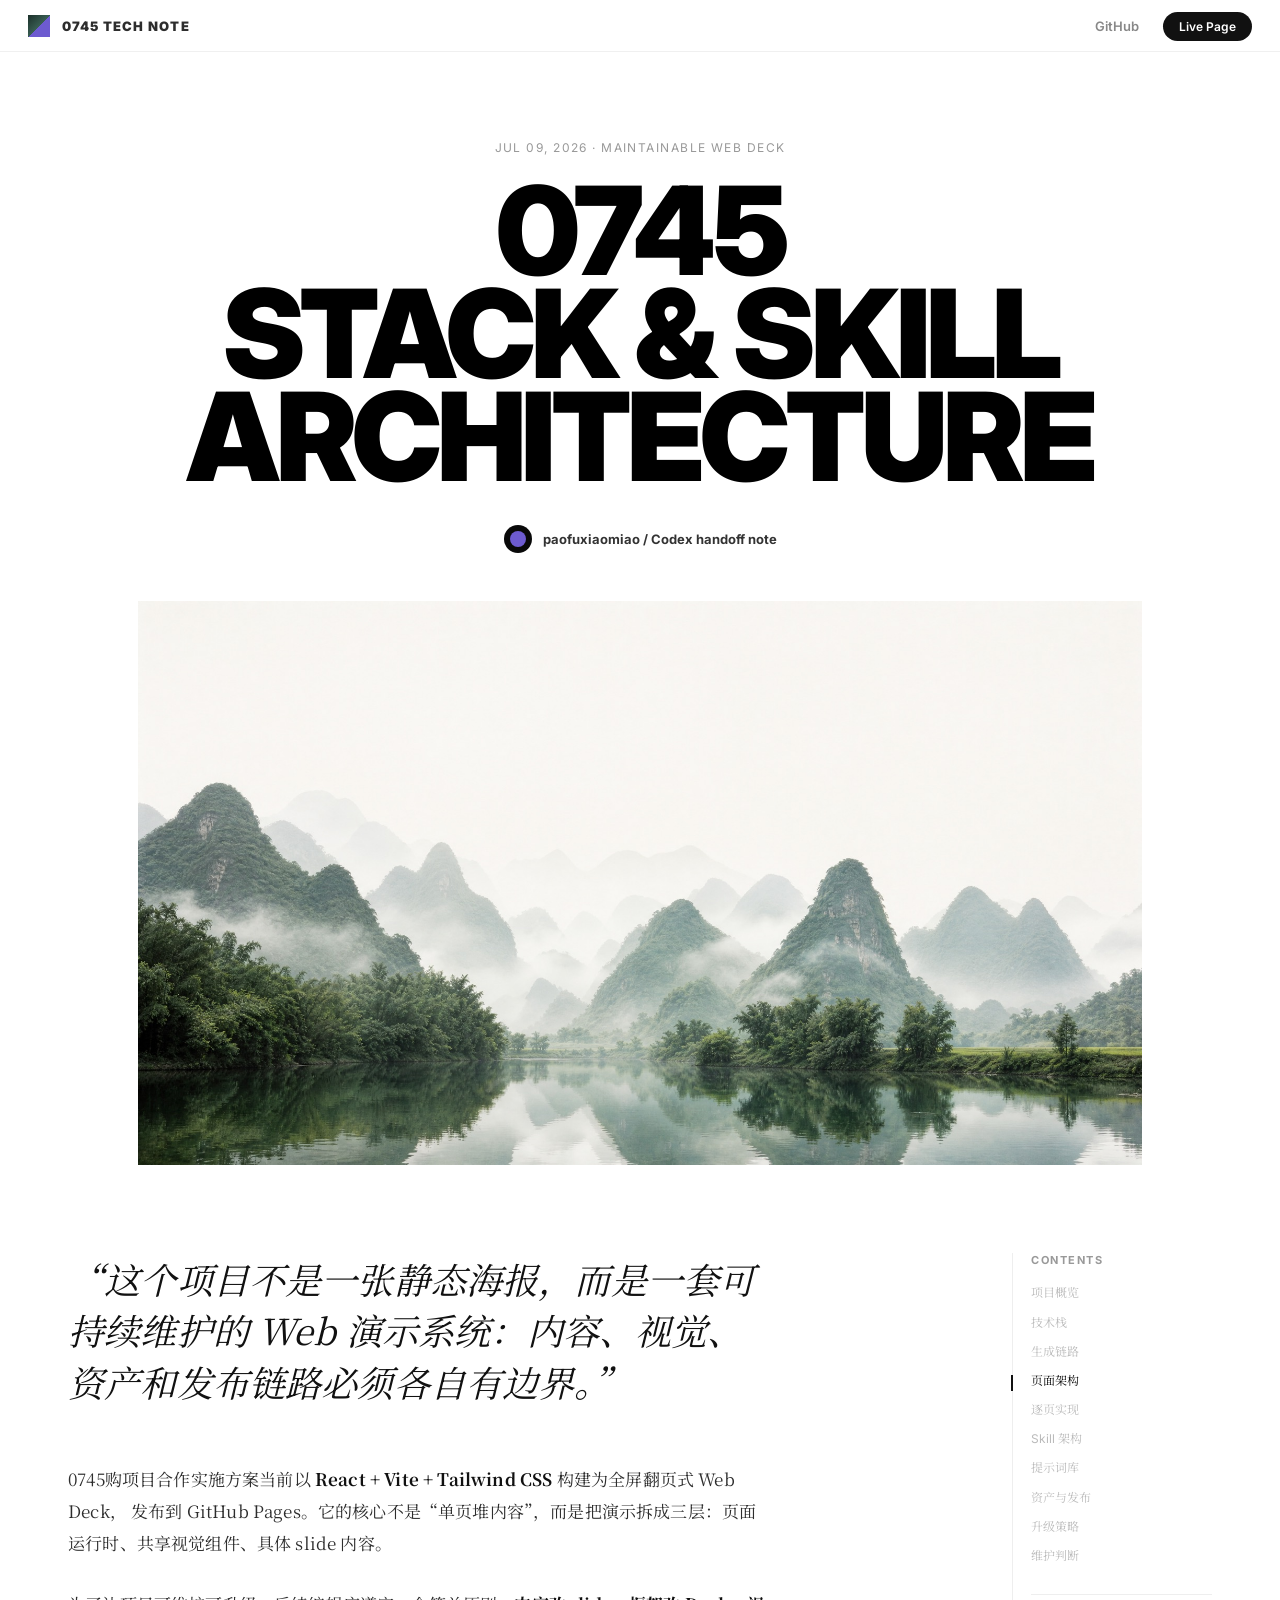
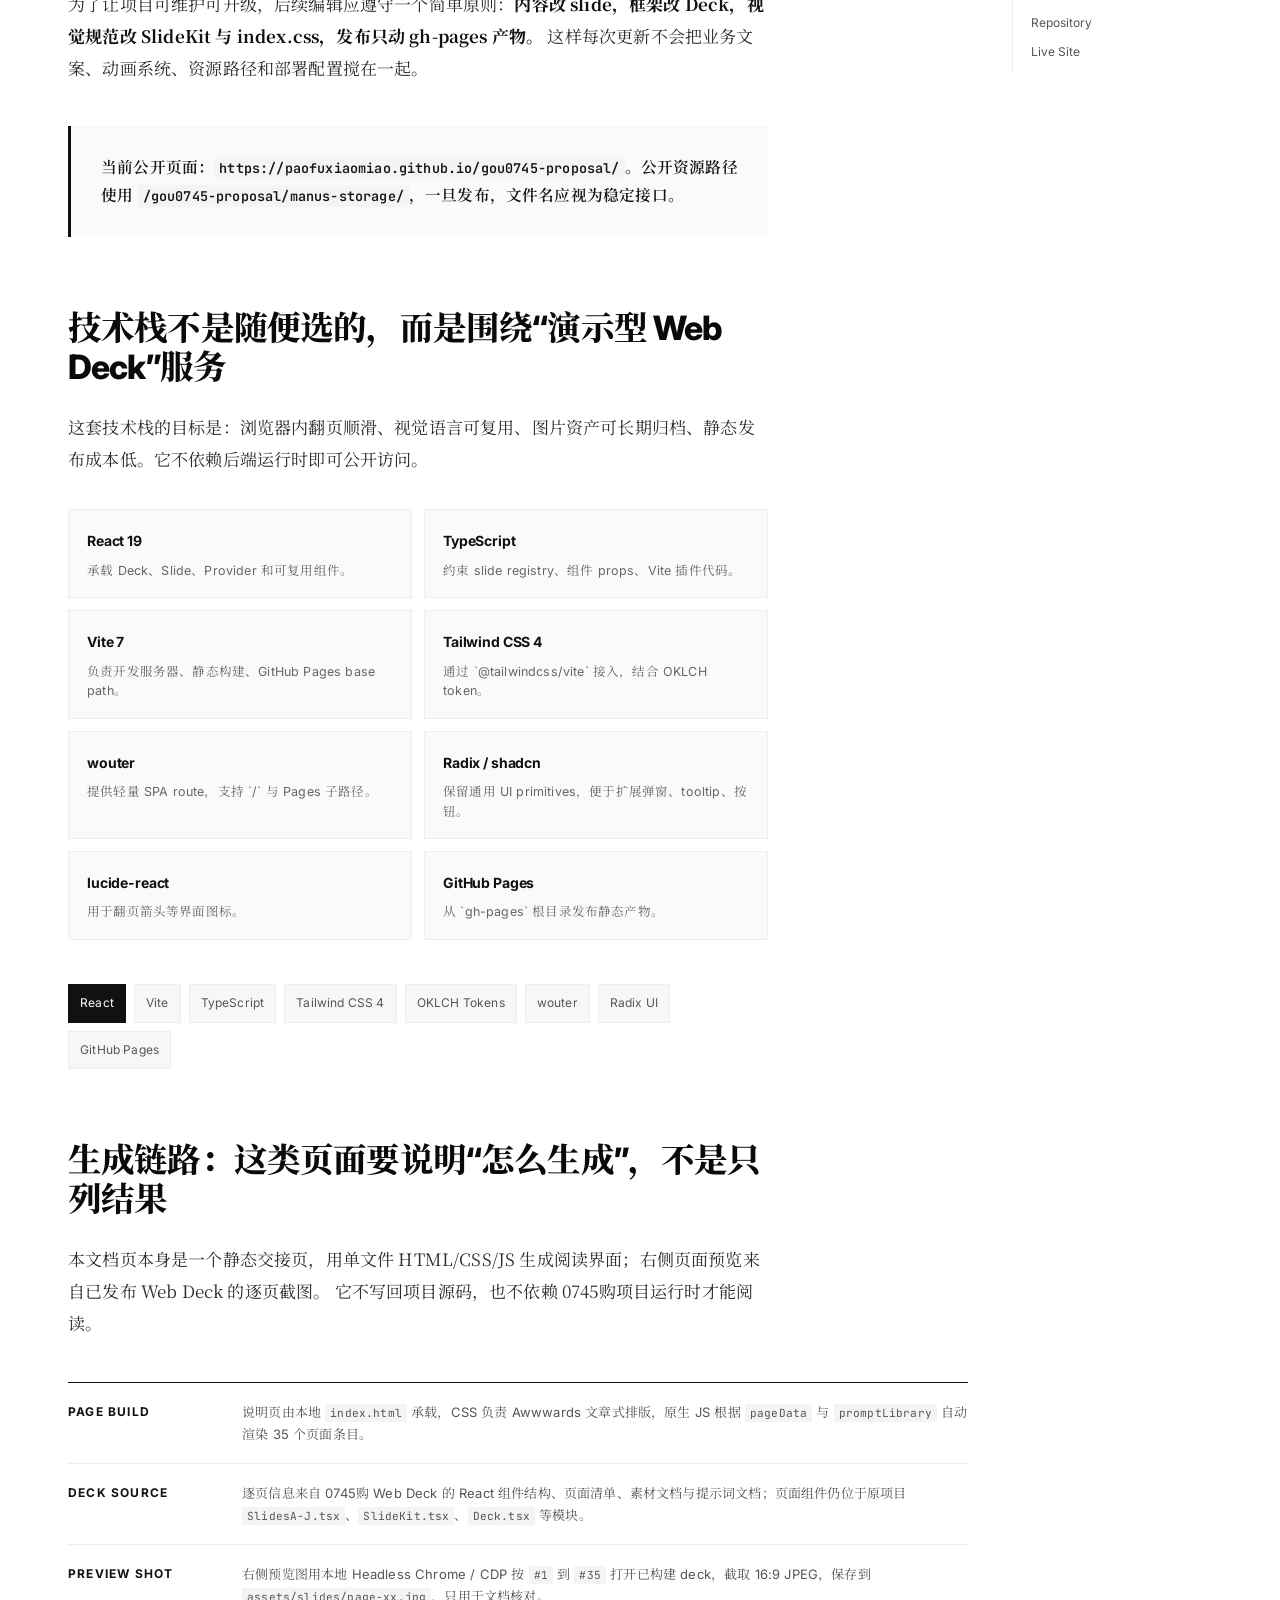
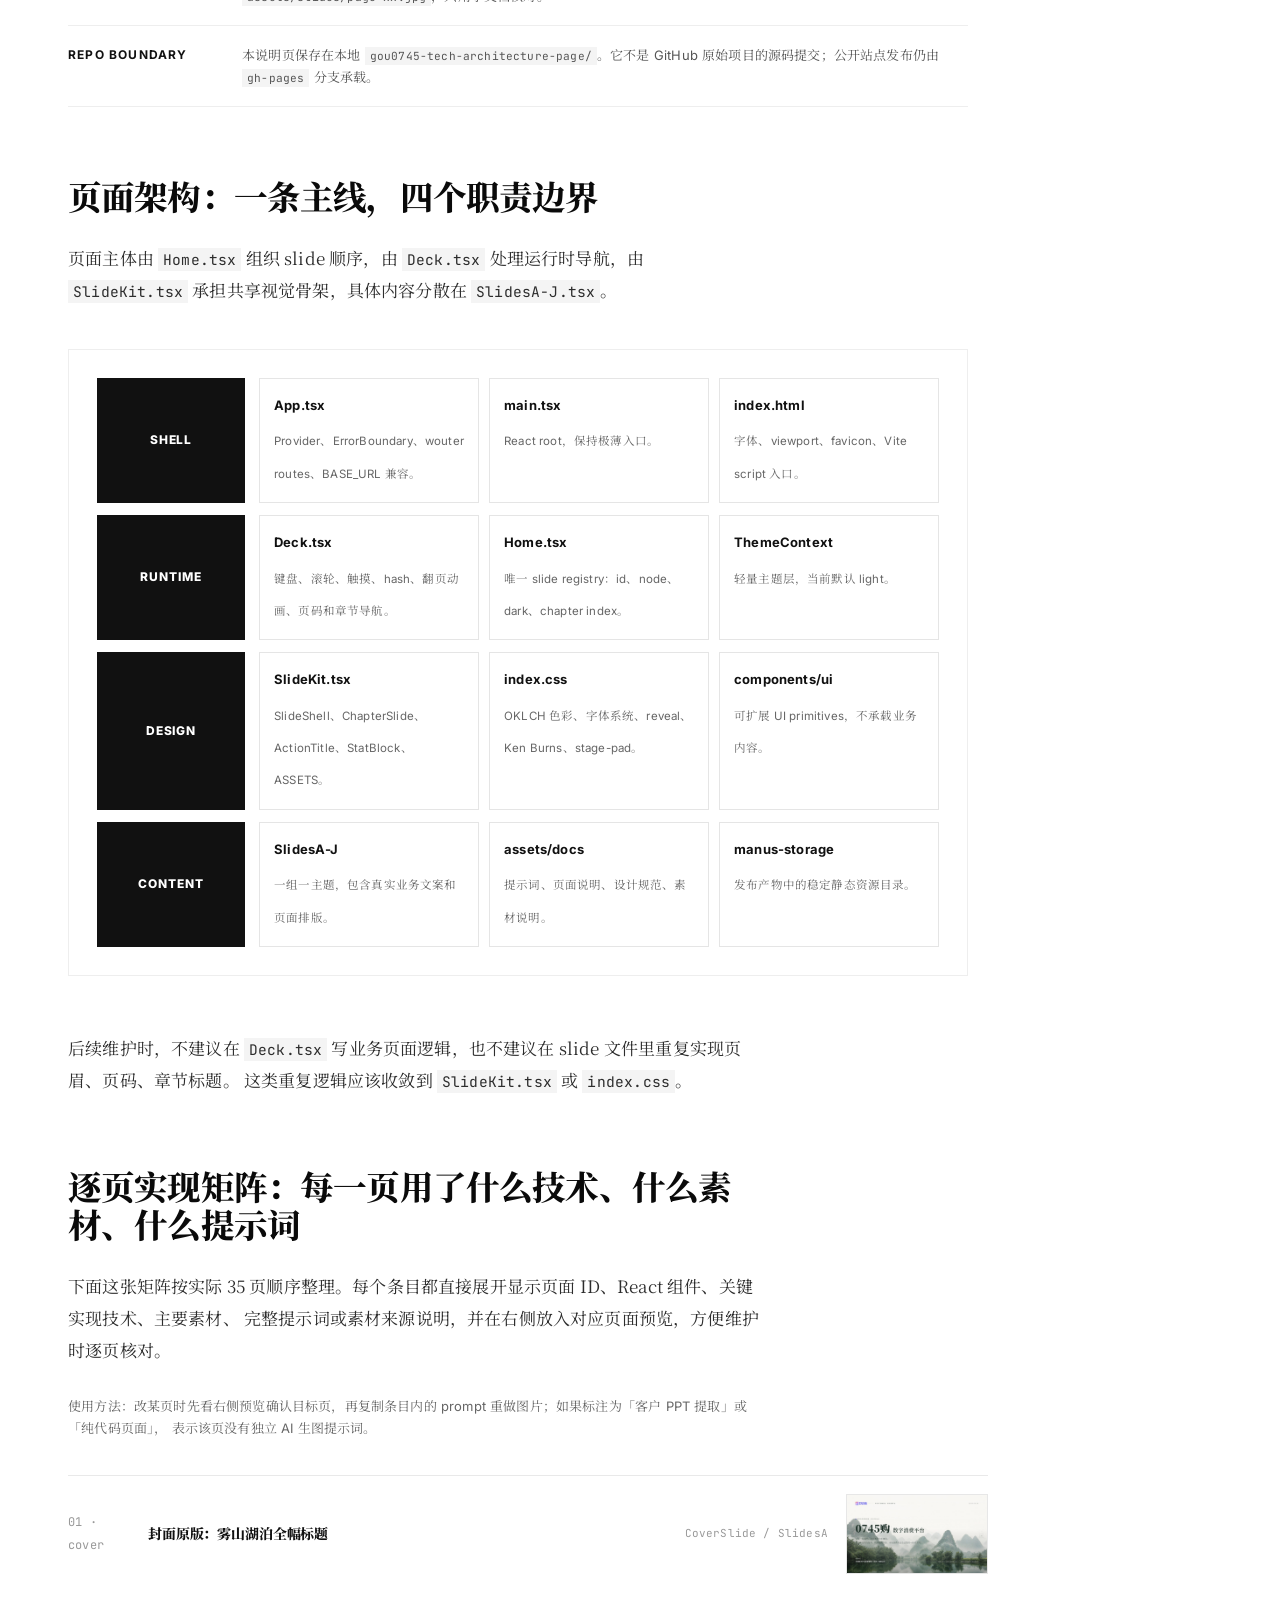
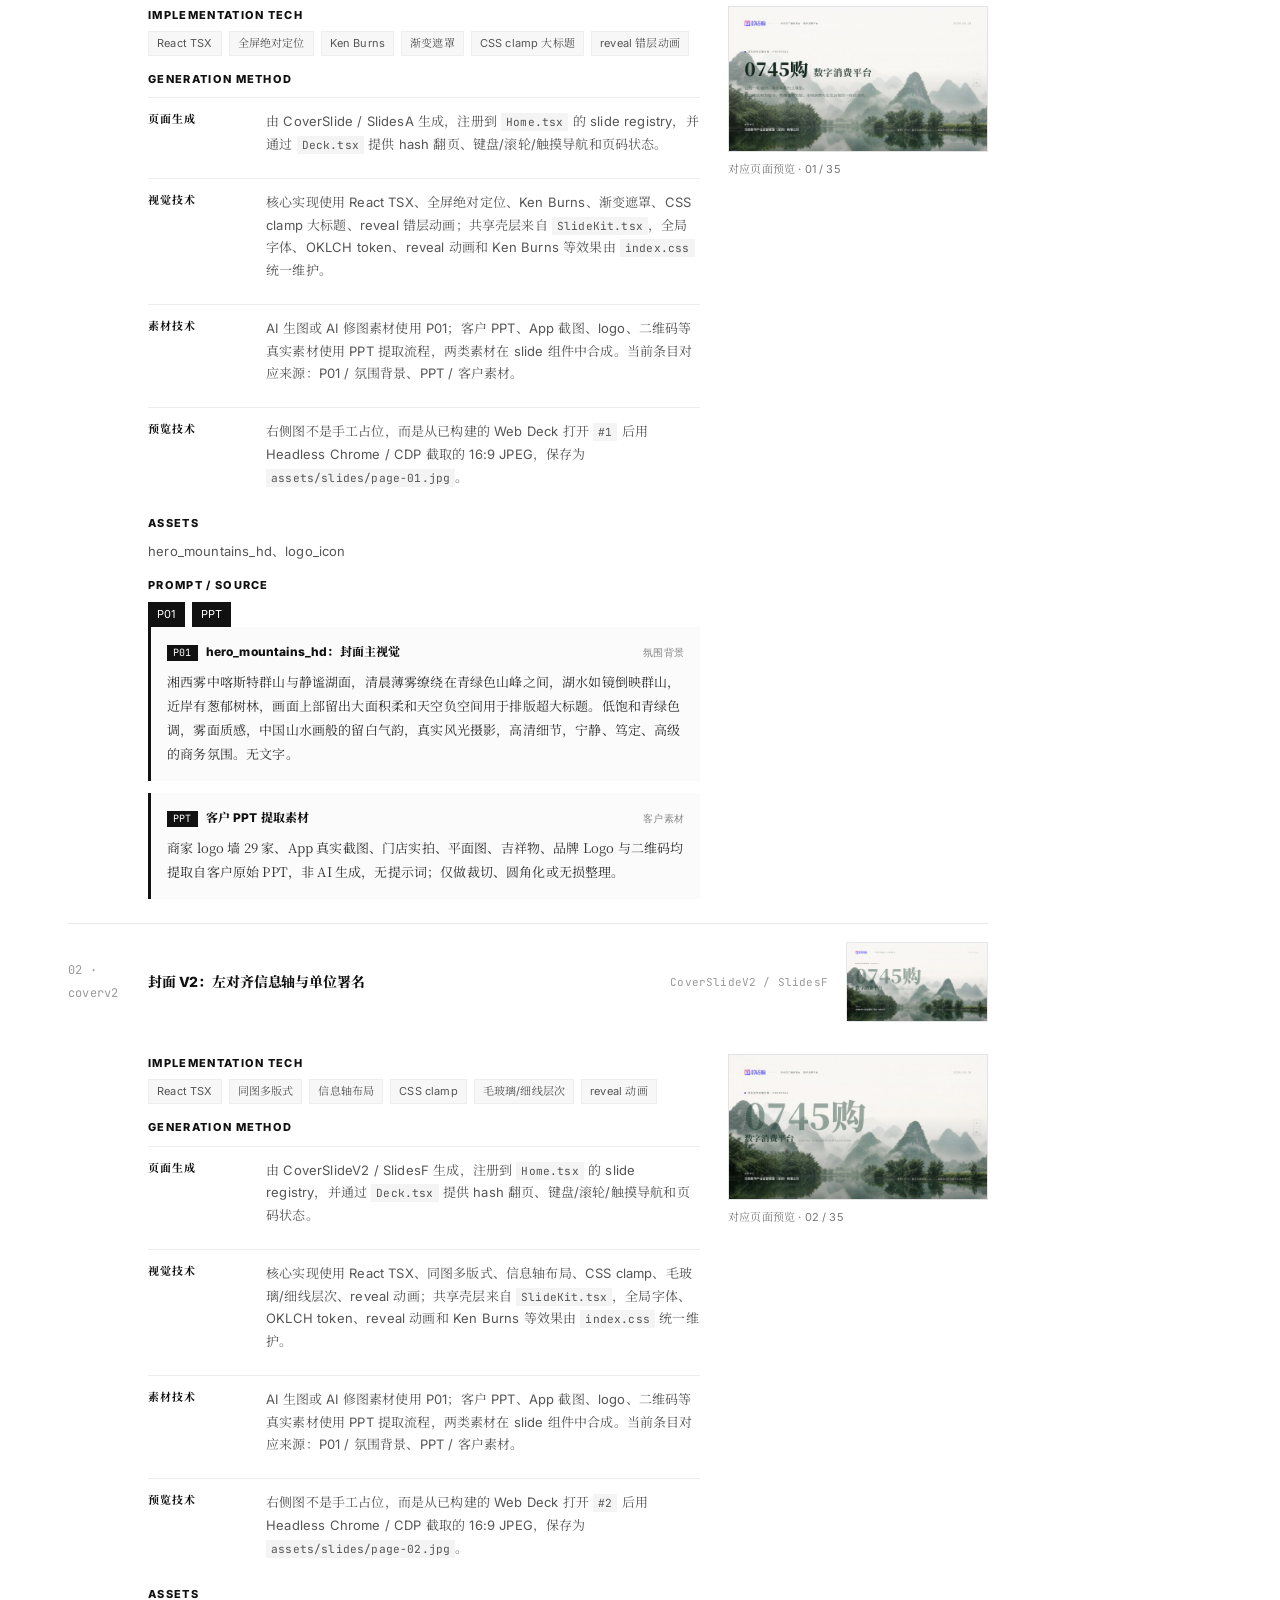
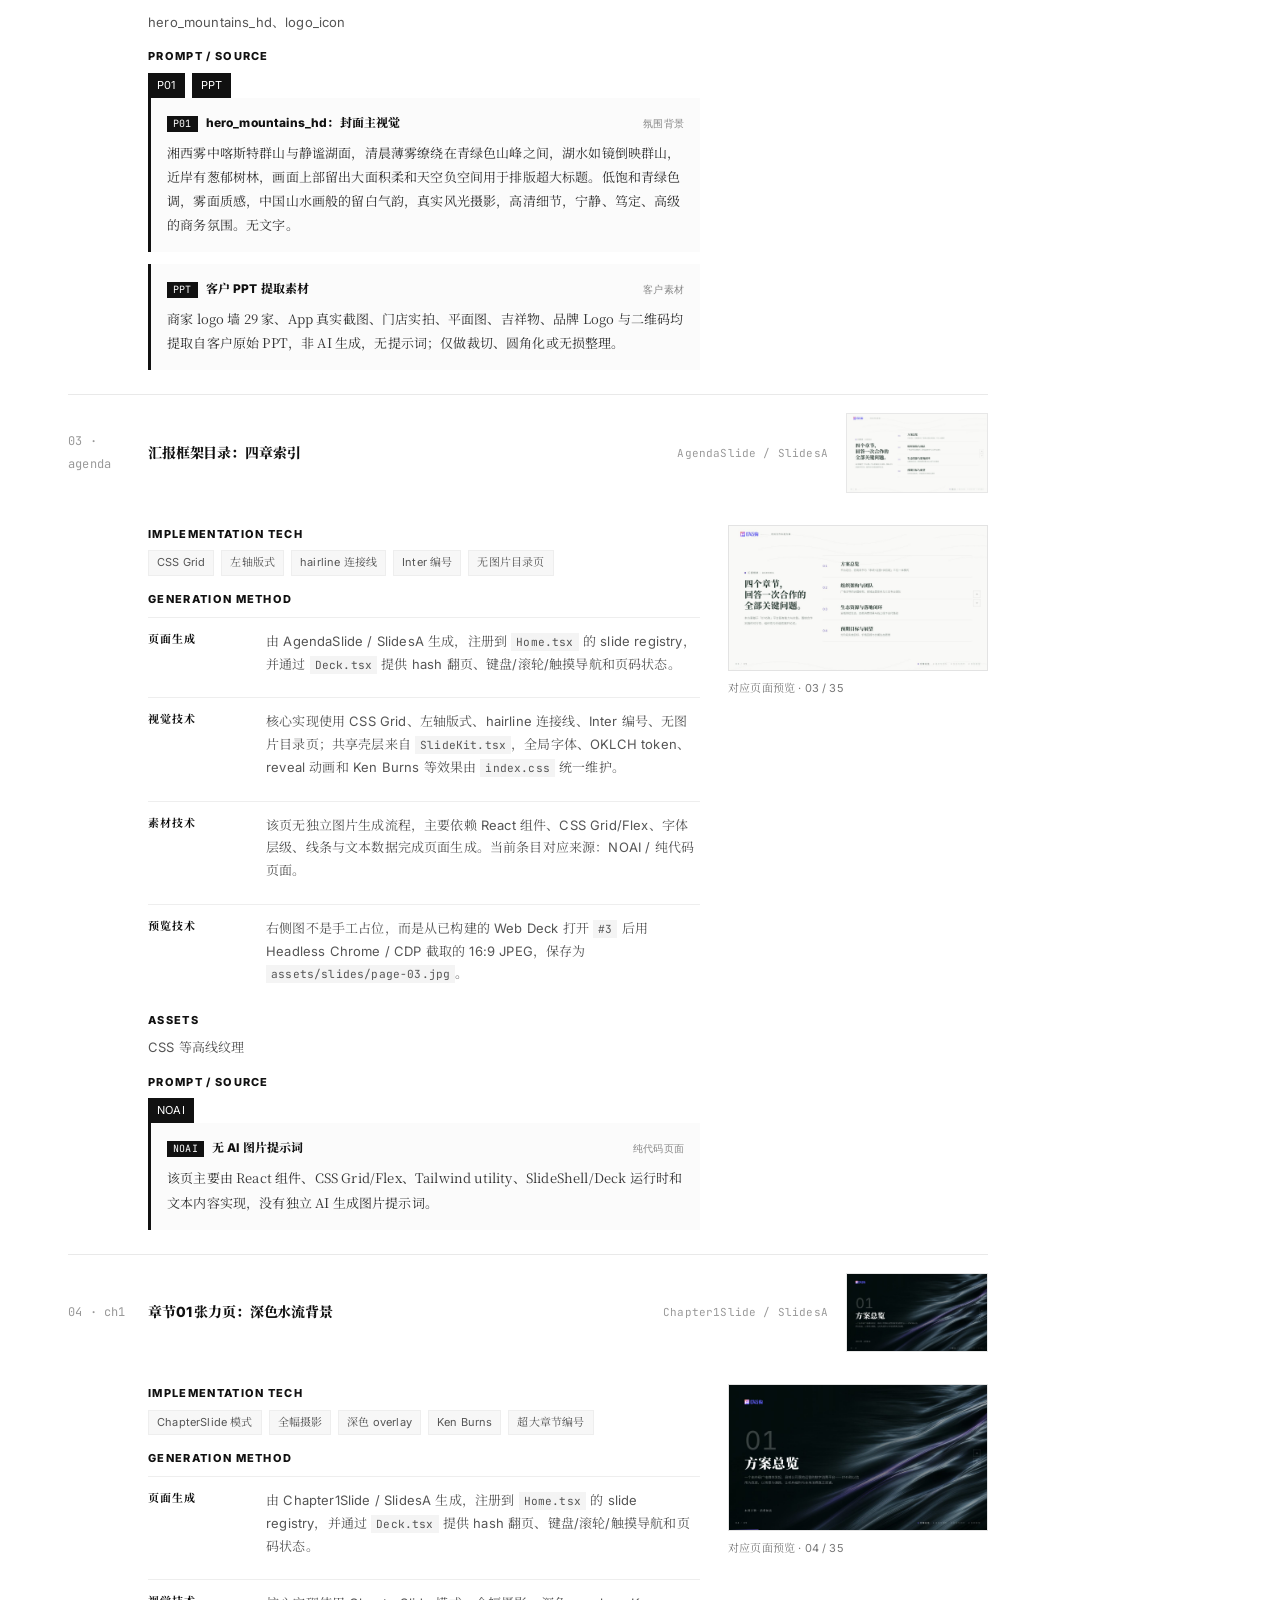
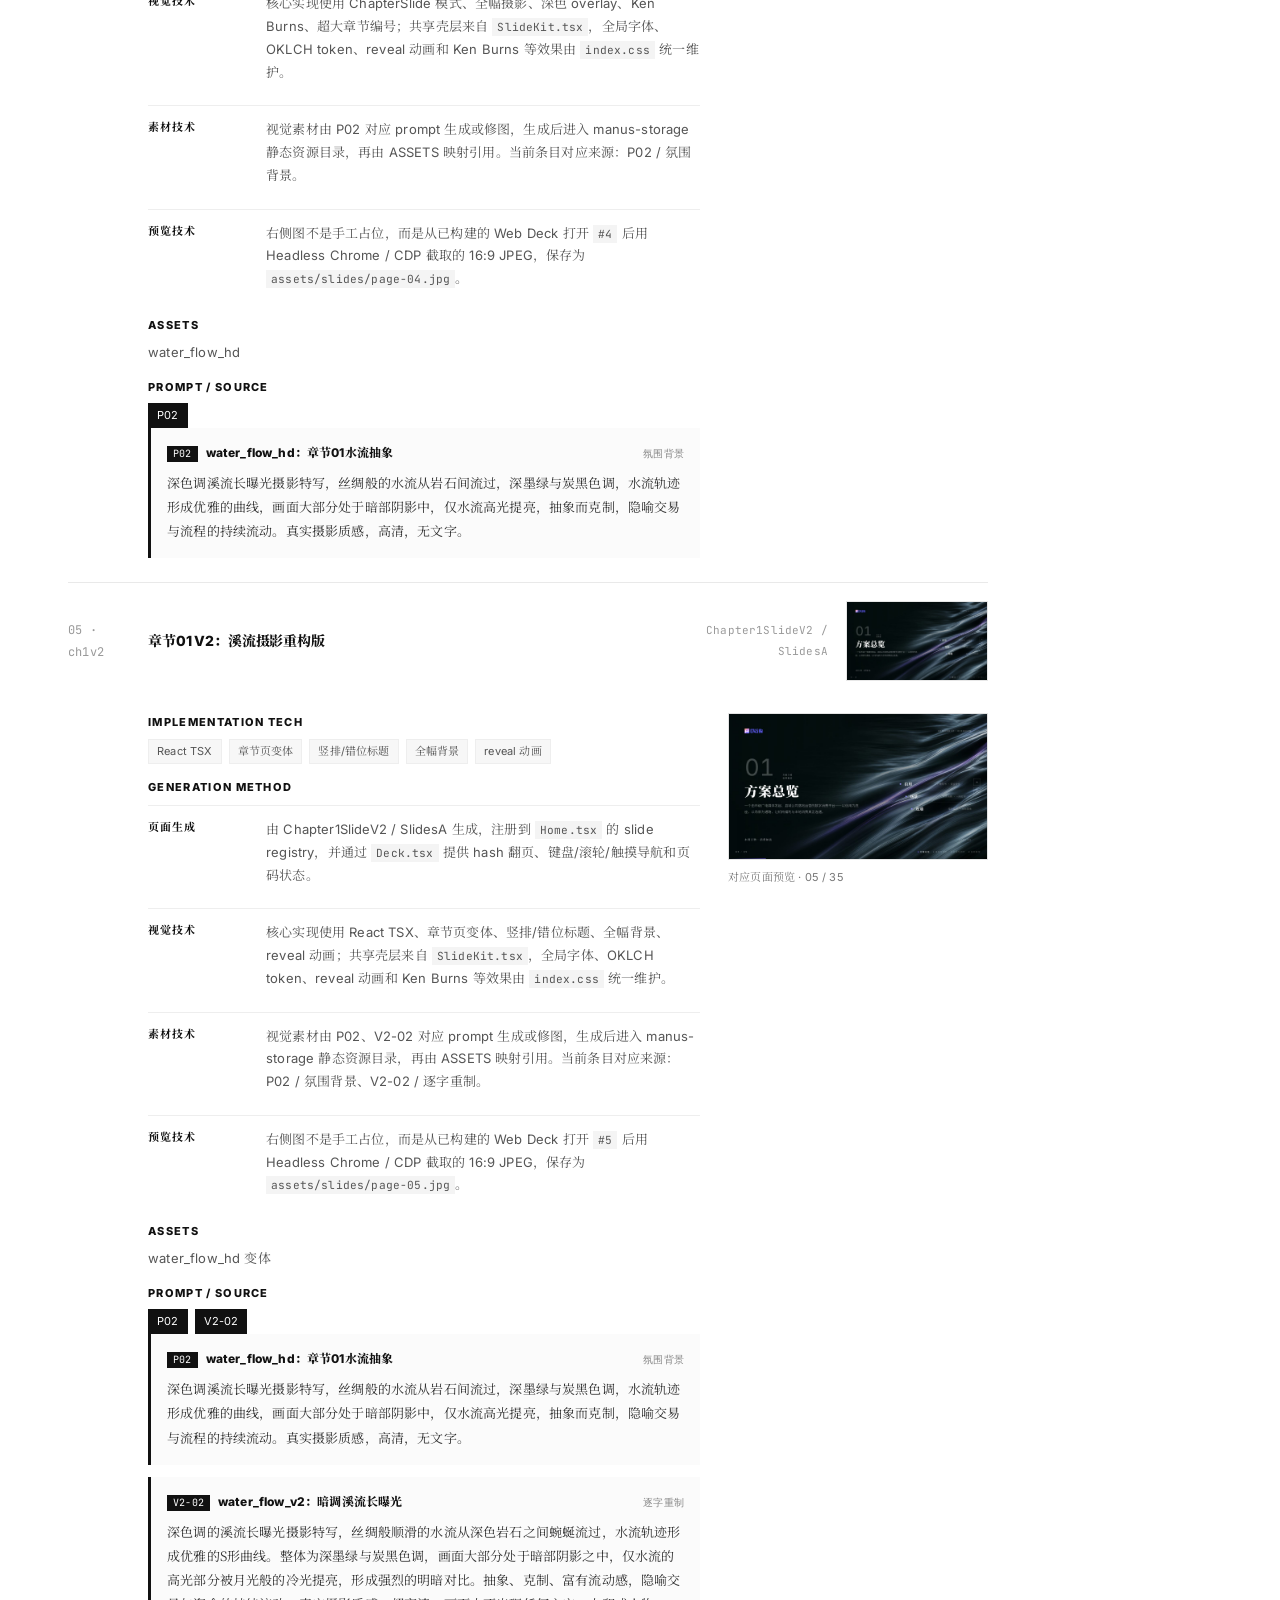
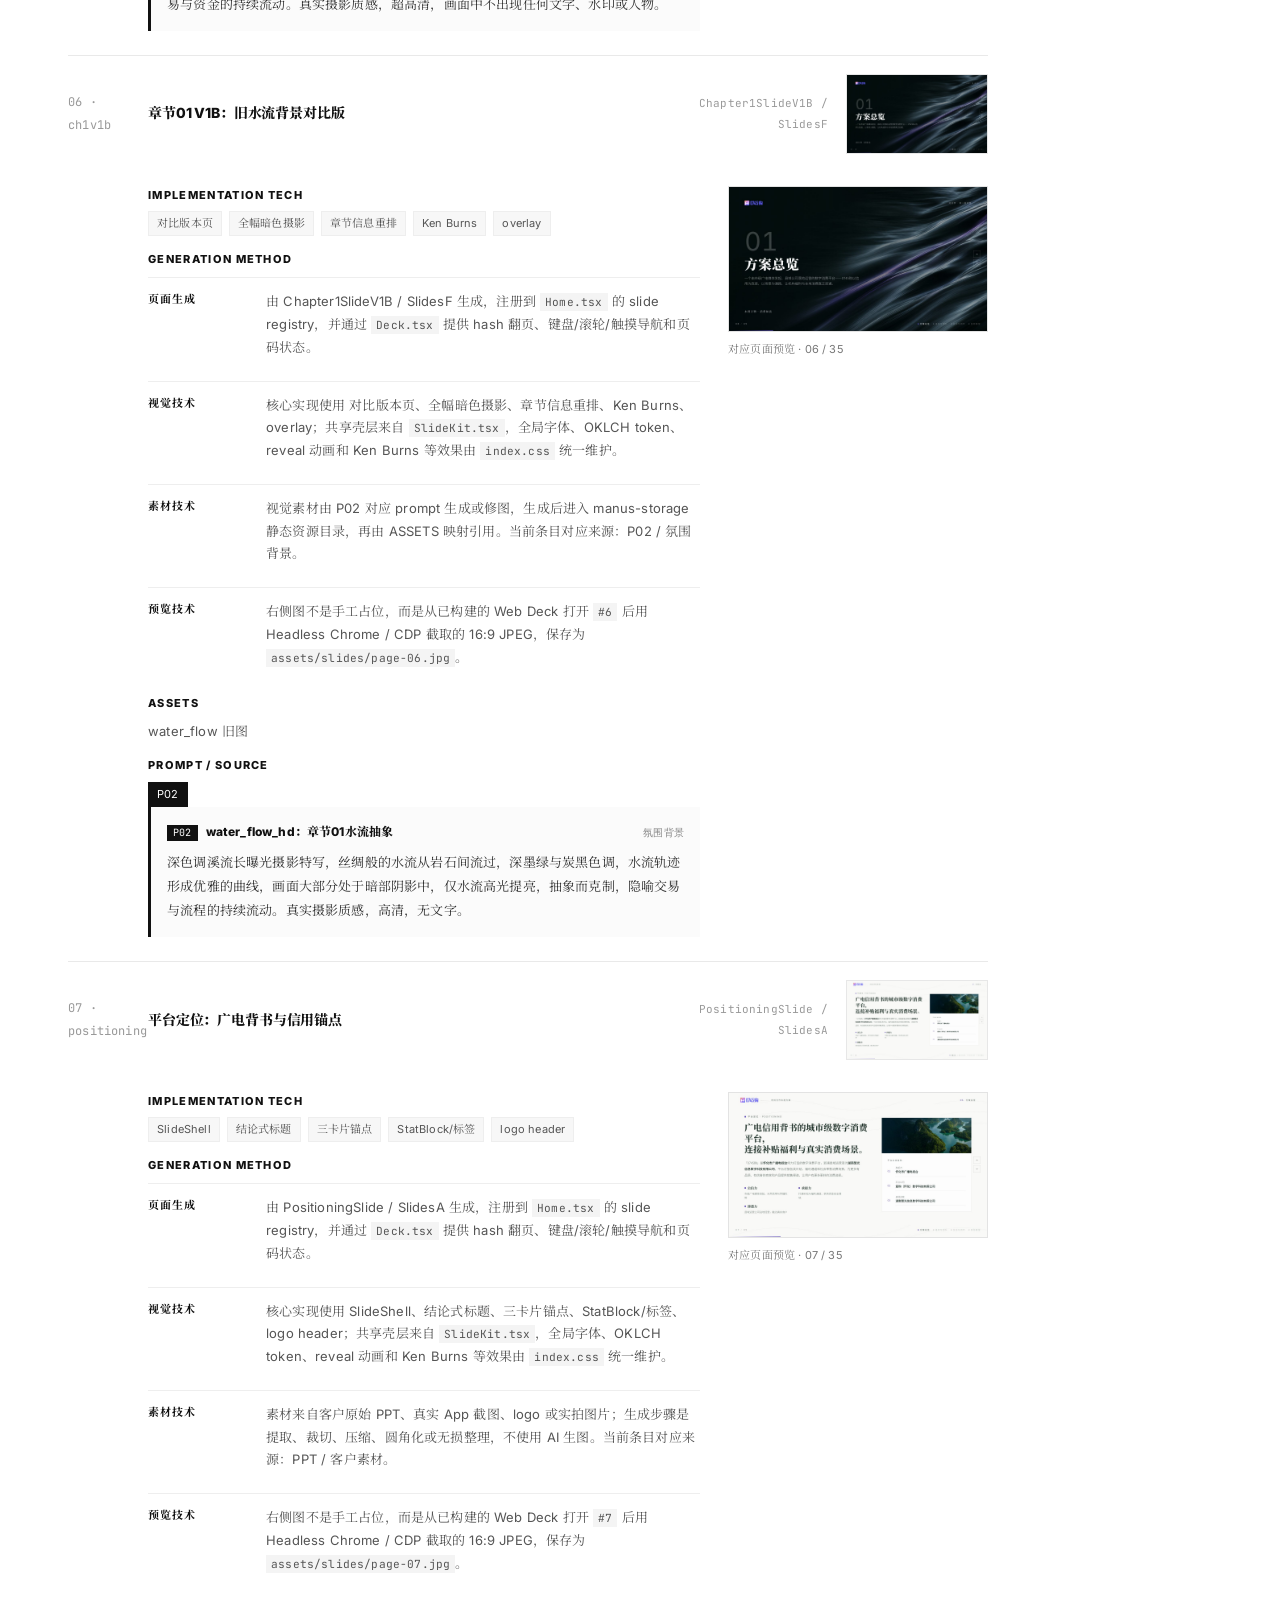
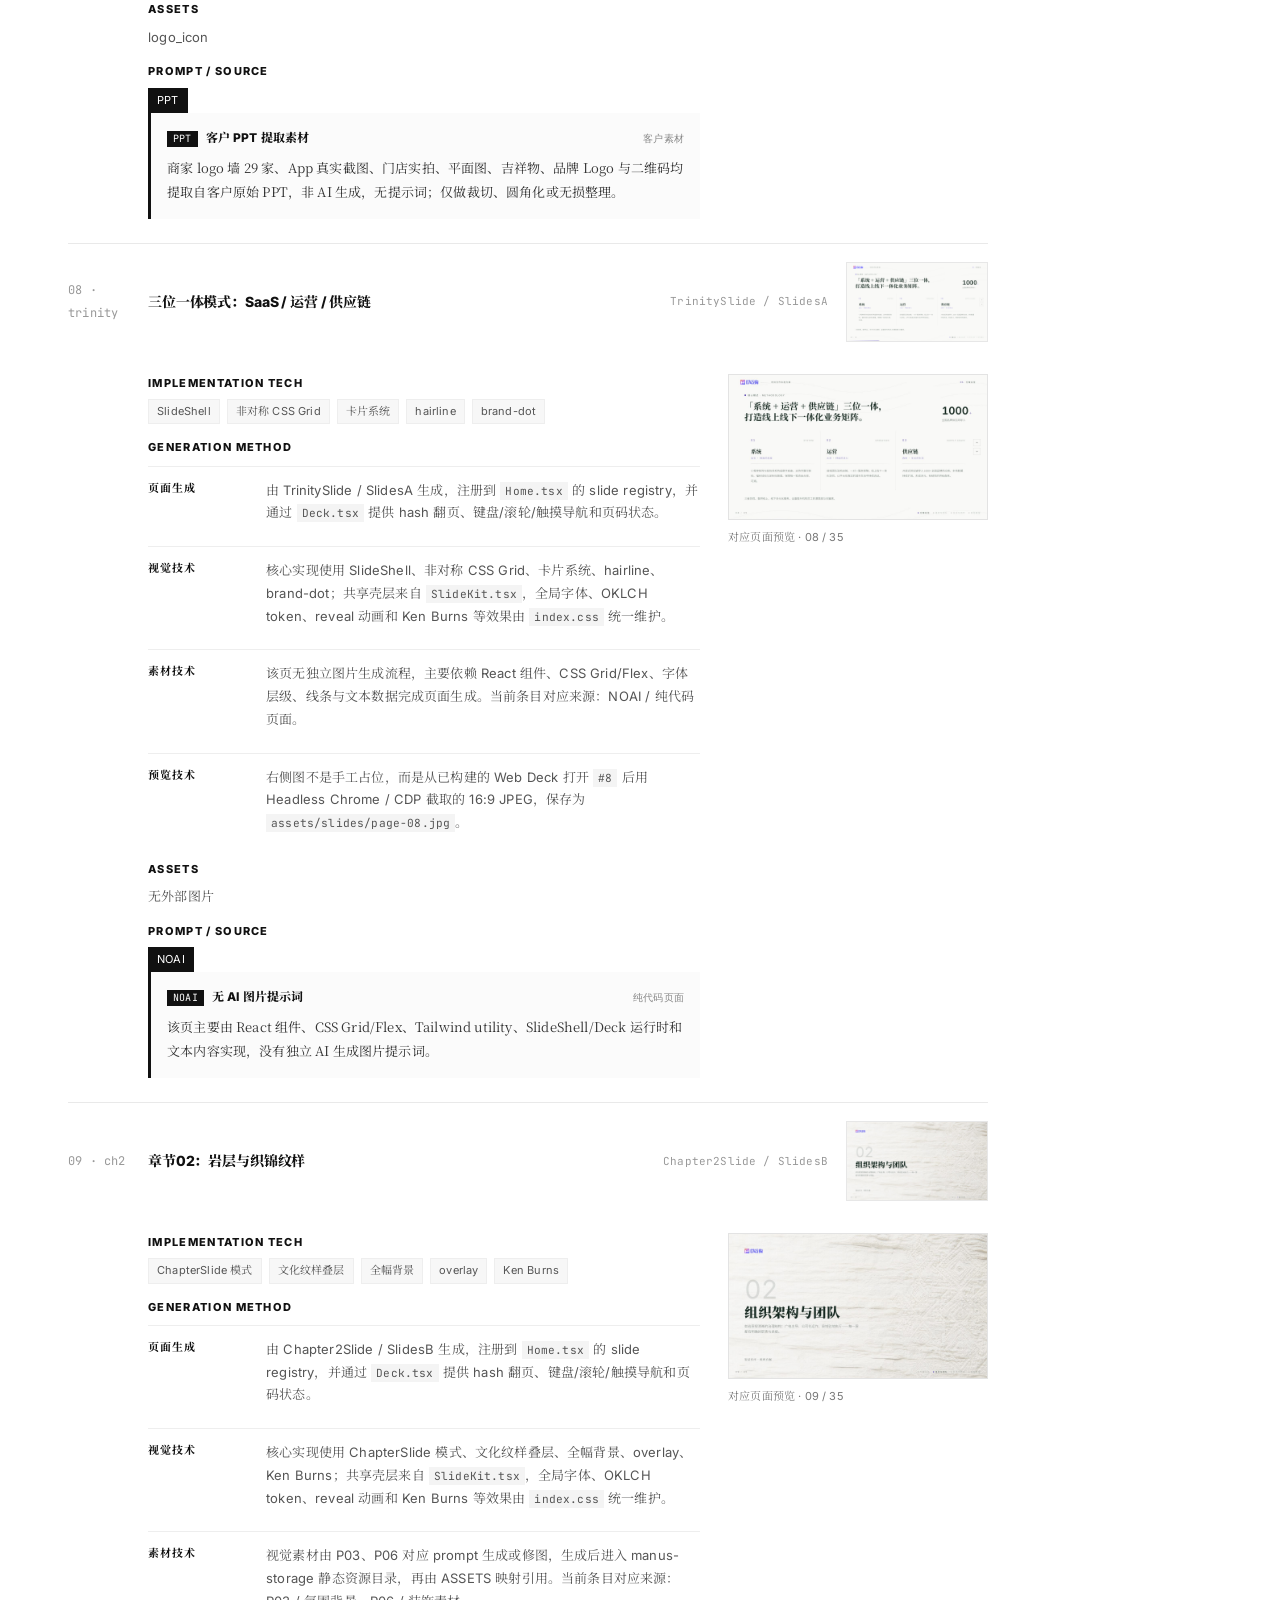
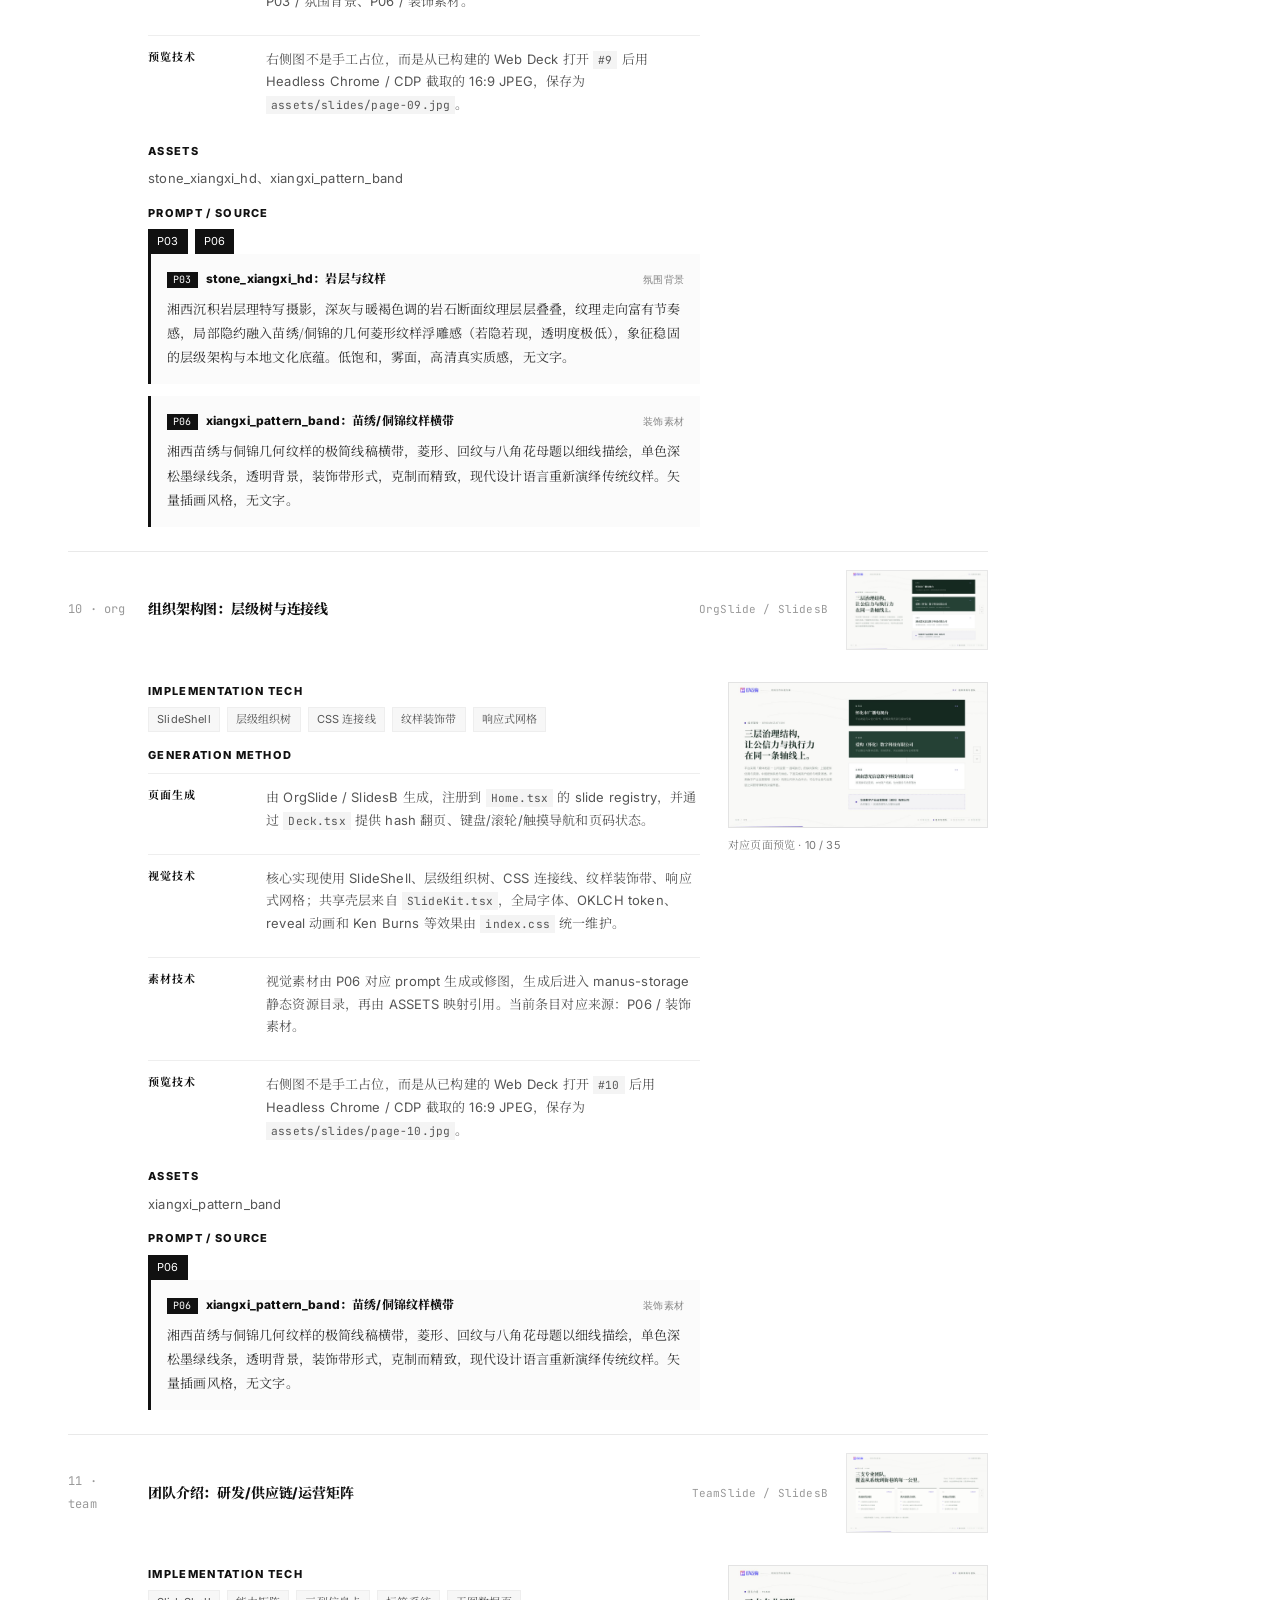
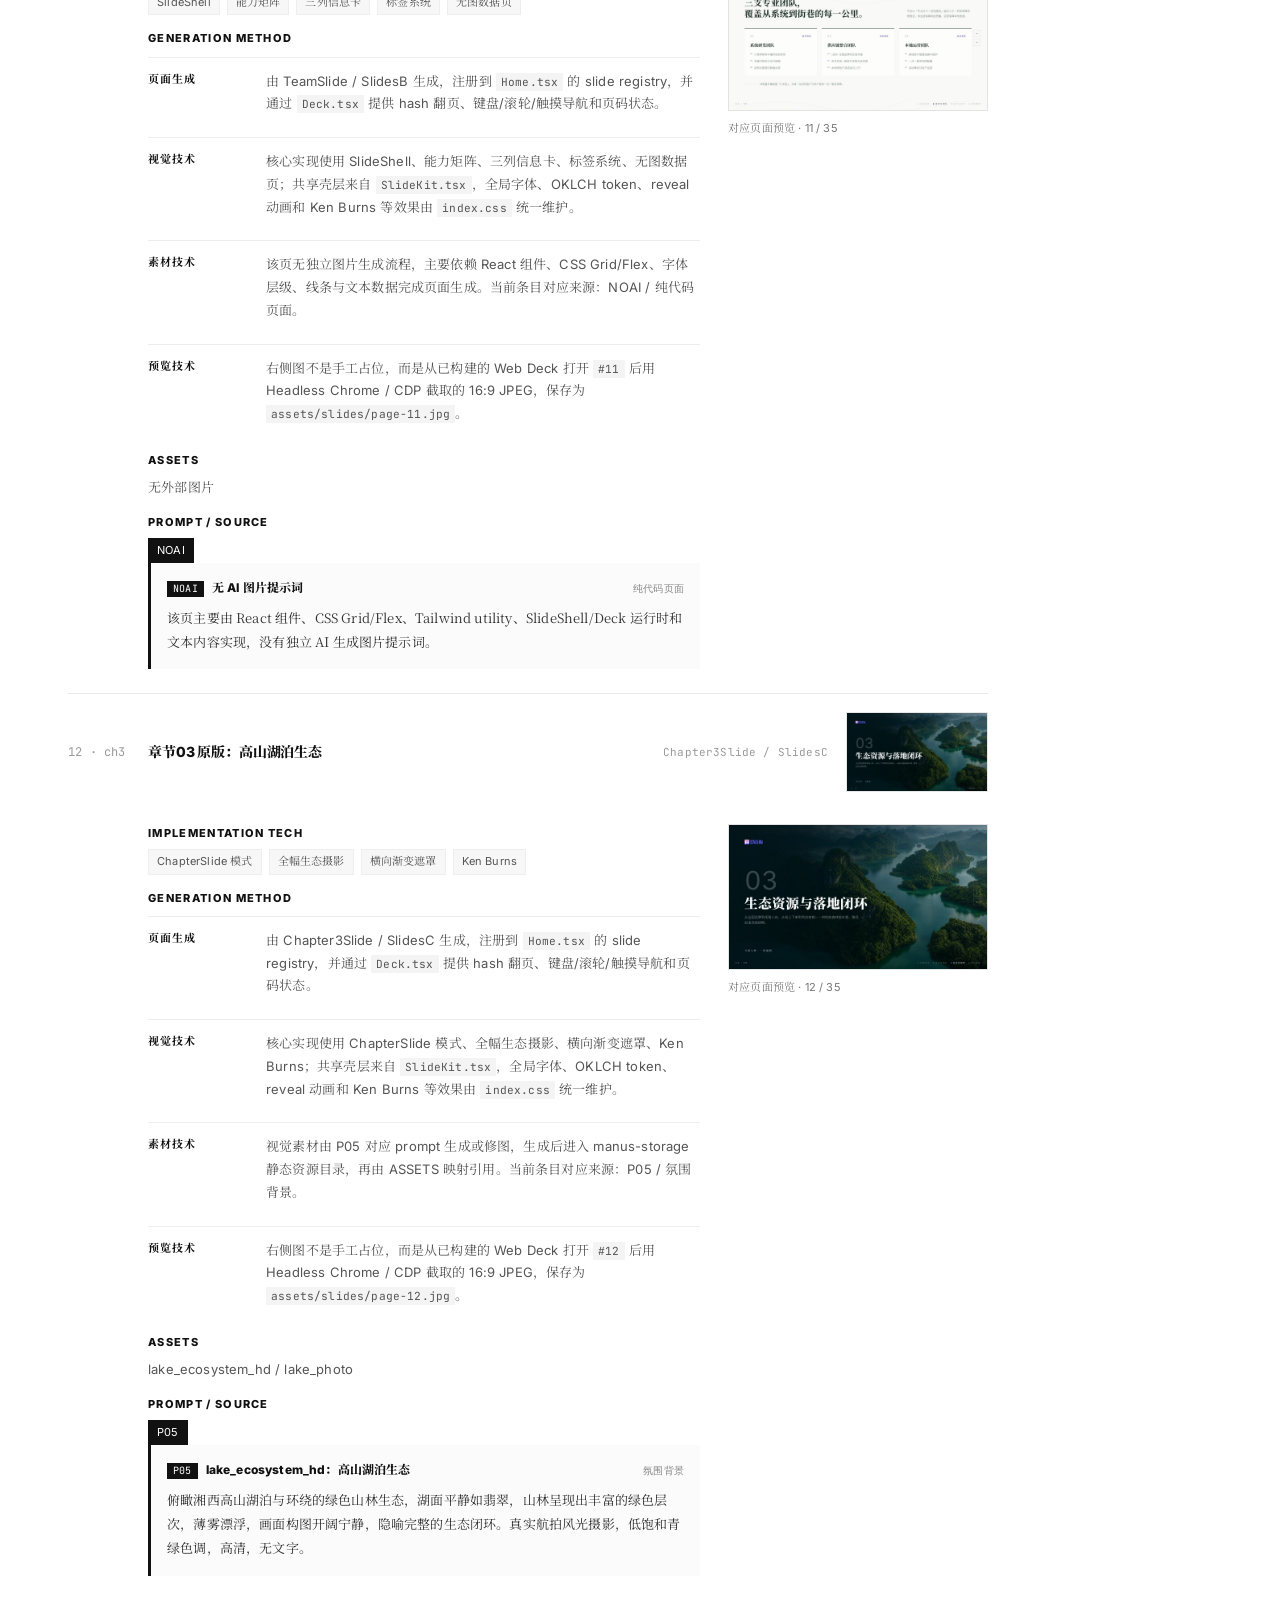
==== index.html @ 67de2e5f "Publish 0745 tech architecture page" ====
<!doctype html>
<html lang="zh-CN">
  <head>
    <meta charset="UTF-8" />
    <meta name="viewport" content="width=device-width, initial-scale=1.0" />
    <title>0745购页面技术栈与Skill架构</title>
    <meta
      name="description"
      content="0745购项目合作实施方案页面的技术栈、前端架构、Skill资源结构、资产发布与升级维护说明。" />
    <link rel="preconnect" href="https://fonts.googleapis.com" />
    <link rel="preconnect" href="https://fonts.gstatic.com" crossorigin />
    <link
      href="https://fonts.googleapis.com/css2?family=Noto+Serif+SC:wght@400;500;600;700&family=Inter:wght@400;500;600;700;800;900&family=JetBrains+Mono:wght@400;500;600&display=swap"
      rel="stylesheet" />
    <style>
      :root {
        --bg: #ffffff;
        --ink: #090909;
        --body: #2d2d2d;
        --muted: #888;
        --faint: #bbb;
        --line: #eee;
        --soft: #f7f7f7;
        --soft-2: #fafafa;
        --dark: #0a0a0a;
        --violet: #6d5bd0;
        --pine: #1b2f29;
        --serif: "Noto Serif SC", Georgia, serif;
        --sans: "Inter", "Noto Serif SC", sans-serif;
        --mono: "JetBrains Mono", monospace;
      }

      * {
        box-sizing: border-box;
      }

      html {
        scroll-behavior: smooth;
      }

      body {
        margin: 0;
        background: var(--bg);
        color: var(--body);
        font-family: var(--serif);
        -webkit-font-smoothing: antialiased;
        text-rendering: optimizeLegibility;
      }

      a {
        color: inherit;
        text-decoration: none;
      }

      img {
        display: block;
        max-width: 100%;
      }

      ::selection {
        background: var(--ink);
        color: white;
      }

      .site-header {
        position: sticky;
        top: 0;
        z-index: 50;
        height: 52px;
        border-bottom: 1px solid #f0f0f0;
        background: rgb(255 255 255 / 0.98);
        backdrop-filter: blur(8px);
      }

      .nav-inner {
        height: 52px;
        max-width: 1400px;
        margin: 0 auto;
        padding: 0 28px;
        display: flex;
        align-items: center;
        justify-content: space-between;
      }

      .brand {
        display: flex;
        align-items: center;
        gap: 12px;
        font-family: var(--sans);
        font-size: 13px;
        font-weight: 900;
        letter-spacing: 0.08em;
        text-transform: uppercase;
      }

      .brand-mark {
        width: 22px;
        height: 22px;
        background:
          linear-gradient(135deg, var(--pine), #395f54 52%, var(--violet) 52%),
          var(--ink);
      }

      .nav-links {
        display: flex;
        align-items: center;
        gap: 24px;
        font-family: var(--sans);
        font-size: 13px;
        font-weight: 600;
      }

      .nav-links a:first-child {
        color: var(--muted);
      }

      .nav-links a:first-child:hover {
        color: var(--ink);
      }

      .pill-link {
        padding: 7px 16px;
        border-radius: 999px;
        background: #111;
        color: white;
        font-size: 12px;
      }

      .article-head {
        max-width: 1400px;
        margin: 0 auto;
        padding: 88px 28px 48px;
        text-align: center;
      }

      .date {
        margin: 0 0 24px;
        font-family: var(--sans);
        font-size: 12px;
        letter-spacing: 0.12em;
        color: #999;
        text-transform: uppercase;
      }

      h1 {
        margin: 0;
        color: #000;
        font-family: var(--sans);
        font-size: clamp(3.6rem, 9.6vw, 8.8rem);
        font-weight: 900;
        letter-spacing: -0.04em;
        line-height: 0.84;
        text-transform: uppercase;
      }

      .author {
        margin-top: 36px;
        display: flex;
        align-items: center;
        justify-content: center;
        gap: 11px;
        font-family: var(--sans);
        font-size: 13px;
        font-weight: 700;
        color: #333;
      }

      .avatar {
        width: 28px;
        height: 28px;
        border-radius: 50%;
        background: var(--ink);
        position: relative;
        overflow: hidden;
      }

      .avatar::after {
        content: "";
        position: absolute;
        inset: 6px;
        border-radius: inherit;
        background: var(--violet);
      }

      .hero {
        max-width: 1060px;
        margin: 0 auto 88px;
        padding: 0 28px;
      }

      .hero img {
        width: 100%;
        aspect-ratio: 16 / 9;
        object-fit: cover;
      }

      .content-wrap {
        max-width: 1200px;
        margin: 0 auto;
        padding: 0 28px 128px;
        display: grid;
        grid-template-columns: minmax(0, 1fr) 200px;
        gap: 80px;
      }

      .article-body {
        max-width: 700px;
        font-size: 1.0625rem;
        line-height: 1.9;
        letter-spacing: 0.01em;
      }

      .article-body p {
        margin: 0 0 1.75rem;
      }

      .article-body strong {
        font-weight: 700;
        color: #111;
      }

      .article-body h2 {
        margin: 4.5rem 0 1.5rem;
        color: #0a0a0a;
        font-family: var(--sans);
        font-size: clamp(1.65rem, 3vw, 2.1rem);
        font-weight: 800;
        letter-spacing: -0.025em;
        line-height: 1.15;
      }

      .article-body h3 {
        margin: 3rem 0 1rem;
        color: #111;
        font-family: var(--sans);
        font-size: 1.18rem;
        font-weight: 800;
        letter-spacing: -0.01em;
      }

      .article-body ul,
      .article-body ol {
        margin: 0 0 1.75rem;
        padding-left: 1.25rem;
      }

      .article-body ul {
        list-style-type: square;
      }

      .article-body li {
        margin-bottom: 0.65rem;
        padding-left: 0.25rem;
      }

      .pull-quote {
        margin: 0 0 56px;
        color: #111;
        font-size: clamp(1.55rem, 4vw, 2.25rem);
        font-style: italic;
        line-height: 1.42;
      }

      figure {
        margin: 56px 0 64px;
      }

      figcaption {
        margin-top: 12px;
        color: #999;
        font-family: var(--sans);
        font-size: 12px;
        line-height: 1.5;
      }

      .breakout {
        width: min(860px, calc(100vw - 56px));
      }

      .figure-grid {
        display: grid;
        grid-template-columns: 1.2fr 0.8fr;
        gap: 18px;
        align-items: stretch;
      }

      .figure-grid img {
        height: 100%;
        min-height: 320px;
        object-fit: cover;
      }

      .figure-grid img:nth-child(2) {
        object-position: top center;
        background: #f5f5f5;
      }

      .callout {
        margin: 42px 0;
        padding: 28px 30px;
        border-left: 3px solid #111;
        background: #fafafa;
        font-family: var(--sans);
        font-size: 0.98rem;
        font-weight: 600;
        line-height: 1.75;
        color: #171717;
      }

      .stack-grid {
        margin: 34px 0 44px;
        display: grid;
        grid-template-columns: repeat(2, minmax(0, 1fr));
        gap: 12px;
      }

      .stack-card {
        border: 1px solid #eee;
        background: #fafafa;
        padding: 18px 18px 17px;
      }

      .stack-card b {
        display: block;
        margin-bottom: 6px;
        color: #111;
        font-family: var(--sans);
        font-size: 14px;
        letter-spacing: -0.01em;
      }

      .stack-card span {
        display: block;
        color: #666;
        font-family: var(--sans);
        font-size: 12.5px;
        line-height: 1.55;
      }

      .method-panel {
        margin: 42px 0 54px;
        width: min(900px, calc(100vw - 56px));
        border-top: 1px solid #111;
        border-bottom: 1px solid #eee;
        font-family: var(--sans);
      }

      .method-row {
        display: grid;
        grid-template-columns: 150px minmax(0, 1fr);
        gap: 24px;
        padding: 18px 0;
        border-bottom: 1px solid #eee;
      }

      .method-row:last-child {
        border-bottom: 0;
      }

      .method-row b {
        color: #111;
        font-size: 12px;
        letter-spacing: 0.1em;
        text-transform: uppercase;
      }

      .method-row span {
        color: #555;
        font-size: 13px;
        line-height: 1.7;
      }

      .dark-block {
        margin: 56px 0 64px;
        width: min(900px, calc(100vw - 56px));
        background: #0a0a0a;
        color: white;
        padding: 34px;
      }

      .dark-block h3 {
        margin: 0 0 24px;
        color: white;
      }

      .dark-grid {
        display: grid;
        grid-template-columns: repeat(3, minmax(0, 1fr));
        gap: 12px;
      }

      .dark-card {
        min-height: 138px;
        border: 1px solid #333;
        padding: 18px;
        font-family: var(--sans);
      }

      .dark-card .num {
        display: block;
        margin-bottom: 22px;
        color: #777;
        font-family: var(--mono);
        font-size: 11px;
      }

      .dark-card b {
        display: block;
        margin-bottom: 8px;
        font-size: 14px;
      }

      .dark-card p {
        margin: 0;
        color: #bbb;
        font-size: 12px;
        line-height: 1.6;
      }

      .arch-map {
        margin: 42px 0 56px;
        width: min(900px, calc(100vw - 56px));
        border: 1px solid #eee;
        background:
          linear-gradient(#fff, #fff),
          repeating-linear-gradient(90deg, #f4f4f4 0 1px, transparent 1px 64px);
        padding: 28px;
      }

      .map-row {
        display: grid;
        grid-template-columns: 148px 1fr;
        gap: 14px;
        align-items: stretch;
        margin-bottom: 12px;
      }

      .map-row:last-child {
        margin-bottom: 0;
      }

      .map-label {
        border: 1px solid #111;
        background: #111;
        color: white;
        display: flex;
        align-items: center;
        justify-content: center;
        font-family: var(--sans);
        font-size: 12px;
        font-weight: 800;
        letter-spacing: 0.08em;
        text-transform: uppercase;
      }

      .map-items {
        display: grid;
        grid-template-columns: repeat(3, minmax(0, 1fr));
        gap: 10px;
      }

      .map-item {
        min-height: 84px;
        border: 1px solid #e5e5e5;
        background: white;
        padding: 14px;
        font-family: var(--sans);
      }

      .map-item b {
        display: block;
        margin-bottom: 6px;
        color: #111;
        font-size: 13px;
      }

      .map-item span {
        color: #666;
        font-size: 11.5px;
        line-height: 1.45;
      }

      code {
        padding: 2px 5px;
        background: #f4f4f4;
        font-family: var(--mono);
        font-size: 0.86em;
      }

      .matrix-note {
        margin: 28px 0 26px;
        color: #666;
        font-family: var(--sans);
        font-size: 13px;
        line-height: 1.7;
      }

      .page-matrix,
      .prompt-library {
        width: min(920px, calc(100vw - 56px));
        margin: 36px 0 64px;
      }

      .page-card,
      .prompt-card {
        border-top: 1px solid #e9e9e9;
        font-family: var(--sans);
      }

      .page-card:last-child,
      .prompt-card:last-child {
        border-bottom: 1px solid #e9e9e9;
      }

      .page-card summary,
      .prompt-card summary {
        list-style: none;
        cursor: pointer;
        display: grid;
        grid-template-columns: 62px minmax(0, 1fr) 168px 142px;
        gap: 18px;
        align-items: center;
        padding: 18px 0;
      }

      .prompt-card summary {
        grid-template-columns: 92px minmax(0, 1fr) 118px;
        align-items: baseline;
      }

      .page-card summary::-webkit-details-marker,
      .prompt-card summary::-webkit-details-marker {
        display: none;
      }

      .page-no,
      .prompt-no {
        color: #999;
        font-family: var(--mono);
        font-size: 12px;
      }

      .page-title,
      .prompt-title {
        color: #111;
        font-size: 14px;
        font-weight: 800;
        letter-spacing: -0.01em;
      }

      .page-component,
      .prompt-kind {
        color: #999;
        font-family: var(--mono);
        font-size: 11px;
        text-align: right;
      }

      .page-summary-thumb {
        justify-self: end;
        width: 142px;
        aspect-ratio: 16 / 9;
        overflow: hidden;
        border: 1px solid #e7e7e7;
        background: #f6f6f6;
      }

      .page-summary-thumb img {
        width: 100%;
        height: 100%;
        object-fit: cover;
      }

      .page-detail,
      .prompt-detail {
        padding: 0 0 24px 80px;
        color: #555;
        font-size: 13px;
        line-height: 1.75;
      }

      .page-detail {
        display: grid;
        grid-template-columns: minmax(0, 1fr) 260px;
        gap: 28px;
        align-items: start;
      }

      .prompt-detail {
        padding-left: 110px;
      }

      .page-detail-main {
        min-width: 0;
      }

      .page-preview {
        position: sticky;
        top: 78px;
        margin: 14px 0 0;
      }

      .page-preview img {
        width: 100%;
        aspect-ratio: 16 / 9;
        object-fit: cover;
        border: 1px solid #e3e3e3;
        background: #f7f7f7;
      }

      .page-preview figcaption {
        margin-top: 9px;
        color: #777;
        font-size: 11px;
      }

      .detail-label {
        margin: 14px 0 6px;
        color: #111;
        font-size: 11px;
        font-weight: 800;
        letter-spacing: 0.12em;
        text-transform: uppercase;
      }

      .tech-list {
        display: flex;
        flex-wrap: wrap;
        gap: 7px;
      }

      .generation-note {
        display: grid;
        gap: 10px;
        margin-top: 8px;
      }

      .generation-step {
        display: grid;
        grid-template-columns: 104px minmax(0, 1fr);
        gap: 14px;
        padding: 12px 0;
        border-top: 1px solid #eee;
      }

      .generation-step b {
        color: #111;
        font-family: var(--sans);
        font-size: 11px;
        letter-spacing: 0.08em;
        text-transform: uppercase;
      }

      .generation-step span {
        color: #555;
        font-size: 13px;
        line-height: 1.75;
      }

      .tech-pill,
      .prompt-chip {
        display: inline-flex;
        align-items: center;
        border: 1px solid #eee;
        background: #f7f7f7;
        padding: 5px 8px;
        color: #555;
        font-family: var(--sans);
        font-size: 11px;
        line-height: 1.2;
      }

      .prompt-chip {
        background: #111;
        color: white;
        border-color: #111;
      }

      .inline-prompts {
        display: grid;
        gap: 12px;
      }

      .inline-prompt {
        background: #fbfbfb;
        border-left: 3px solid #111;
        padding: 14px 16px 15px;
      }

      .inline-prompt-head {
        display: flex;
        align-items: baseline;
        gap: 8px;
        margin-bottom: 8px;
        color: #111;
        font-family: var(--sans);
      }

      .inline-prompt-no {
        flex: 0 0 auto;
        padding: 3px 6px;
        background: #111;
        color: white;
        font-family: var(--mono);
        font-size: 10px;
        line-height: 1;
      }

      .inline-prompt-title {
        font-size: 12px;
        font-weight: 800;
      }

      .inline-prompt-kind {
        margin-left: auto;
        color: #888;
        font-family: var(--mono);
        font-size: 10px;
      }

      .inline-prompt-text {
        color: #333;
        font-family: var(--serif);
        font-size: 13px;
        line-height: 1.85;
      }

      .prompt-text {
        margin: 10px 0 0;
        padding: 16px 18px;
        background: #fafafa;
        border-left: 3px solid #111;
        color: #333;
        font-family: var(--serif);
        font-size: 14px;
        line-height: 1.85;
      }

      pre {
        overflow-x: auto;
        margin: 32px 0 42px;
        padding: 24px;
        background: #0a0a0a;
        color: #e8e8e8;
        font-family: var(--mono);
        font-size: 12px;
        line-height: 1.7;
      }

      .tag-cloud {
        margin: 28px 0 44px;
        display: flex;
        flex-wrap: wrap;
        gap: 8px;
        font-family: var(--sans);
      }

      .tag {
        border: 1px solid #eee;
        background: #f7f7f7;
        padding: 7px 11px;
        color: #555;
        font-size: 12px;
      }

      .tag.dark {
        background: #111;
        color: white;
        border-color: #111;
      }

      .toc {
        position: sticky;
        top: 82px;
        align-self: start;
        padding-left: 18px;
        border-left: 1px solid #eee;
        font-family: var(--sans);
      }

      .toc-title {
        margin-bottom: 18px;
        color: #999;
        font-size: 11px;
        font-weight: 700;
        letter-spacing: 0.14em;
        text-transform: uppercase;
      }

      .toc a {
        position: relative;
        display: block;
        margin: 0 0 13px;
        color: #bbb;
        font-size: 12px;
        line-height: 1.35;
        transition: color 0.2s ease;
      }

      .toc a.active,
      .toc a:hover {
        color: #111;
      }

      .toc a.active::before {
        content: "";
        position: absolute;
        left: -20px;
        top: 2px;
        width: 2px;
        height: 16px;
        background: #111;
      }

      .toc-links {
        margin-top: 30px;
        padding-top: 20px;
        border-top: 1px solid #eee;
      }

      .toc-links a {
        color: #555;
      }

      .footer-note {
        margin-top: 96px;
        padding-top: 28px;
        border-top: 1px solid #eee;
        font-family: var(--sans);
        color: #777;
        font-size: 13px;
        line-height: 1.75;
      }

      @media (max-width: 960px) {
        .content-wrap {
          display: block;
        }

        .toc {
          display: none;
        }

        .article-body {
          margin: 0 auto;
        }

        .breakout,
        .dark-block,
        .arch-map,
        .method-panel {
          width: 100%;
        }

        .page-matrix,
        .prompt-library {
          width: 100%;
        }

        .page-card summary {
          grid-template-columns: 56px minmax(0, 1fr) 142px;
        }

        .page-summary-thumb {
          display: none;
        }

        .page-detail {
          grid-template-columns: 1fr;
          padding-left: 0;
        }

        .page-preview {
          position: static;
          max-width: 420px;
          margin-top: 10px;
        }
      }

      @media (max-width: 720px) {
        .nav-inner,
        .article-head,
        .hero,
        .content-wrap {
          padding-left: 20px;
          padding-right: 20px;
        }

        .nav-links {
          gap: 12px;
        }

        .nav-links a:first-child {
          display: none;
        }

        .article-head {
          padding-top: 58px;
        }

        .hero {
          margin-bottom: 62px;
        }

        .figure-grid,
        .stack-grid,
        .dark-grid,
        .map-row,
        .map-items,
        .method-row,
        .generation-step {
          grid-template-columns: 1fr;
        }

        .figure-grid img {
          min-height: 220px;
        }

        .dark-block,
        .arch-map {
          padding: 24px 20px;
        }

        .page-card summary,
        .prompt-card summary {
          grid-template-columns: 1fr;
          gap: 7px;
        }

        .page-component,
        .prompt-kind {
          text-align: left;
        }

        .prompt-detail {
          padding-left: 0;
        }

        .inline-prompt-head {
          display: grid;
          grid-template-columns: max-content minmax(0, 1fr);
        }

        .inline-prompt-kind {
          grid-column: 2;
          margin-left: 0;
        }
      }
    </style>
  </head>
  <body>
    <header class="site-header">
      <div class="nav-inner">
        <a class="brand" href="#">
          <span class="brand-mark" aria-hidden="true"></span>
          <span>0745 Tech Note</span>
        </a>
        <nav class="nav-links" aria-label="外部链接">
          <a href="https://github.com/paofuxiaomiao/gou0745-proposal" target="_blank" rel="noreferrer">GitHub</a>
          <a class="pill-link" href="https://paofuxiaomiao.github.io/gou0745-proposal/" target="_blank" rel="noreferrer">Live Page</a>
        </nav>
      </div>
    </header>

    <main>
      <section class="article-head">
        <p class="date">Jul 09, 2026 · Maintainable Web Deck</p>
        <h1>0745<br />Stack & Skill<br />Architecture</h1>
        <div class="author">
          <span class="avatar" aria-hidden="true"></span>
          <span>paofuxiaomiao / Codex handoff note</span>
        </div>
      </section>

      <figure class="hero">
        <img src="assets/hero_mountains.jpg" alt="0745购项目页面山水风格封面视觉" fetchpriority="high" decoding="async" />
      </figure>

      <div class="content-wrap">
        <article class="article-body">
          <blockquote class="pull-quote">
            “这个项目不是一张静态海报，而是一套可持续维护的 Web 演示系统：内容、视觉、资产和发布链路必须各自有边界。”
          </blockquote>

          <section id="overview">
            <p>
              0745购项目合作实施方案当前以 <strong>React + Vite + Tailwind CSS</strong> 构建为全屏翻页式 Web Deck，
              发布到 GitHub Pages。它的核心不是“单页堆内容”，而是把演示拆成三层：页面运行时、共享视觉组件、具体 slide 内容。
            </p>
            <p>
              为了让项目可维护可升级，后续编辑应遵守一个简单原则：<strong>内容改 slide，框架改 Deck，视觉规范改 SlideKit 与 index.css，发布只动 gh-pages 产物。</strong>
              这样每次更新不会把业务文案、动画系统、资源路径和部署配置搅在一起。
            </p>

            <div class="callout">
              当前公开页面：<code>https://paofuxiaomiao.github.io/gou0745-proposal/</code>。公开资源路径使用
              <code>/gou0745-proposal/manus-storage/</code>，一旦发布，文件名应视为稳定接口。
            </div>
          </section>

          <section id="tech-stack">
            <h2>技术栈不是随便选的，而是围绕“演示型 Web Deck”服务</h2>
            <p>
              这套技术栈的目标是：浏览器内翻页顺滑、视觉语言可复用、图片资产可长期归档、静态发布成本低。它不依赖后端运行时即可公开访问。
            </p>

            <div class="stack-grid">
              <div class="stack-card"><b>React 19</b><span>承载 Deck、Slide、Provider 和可复用组件。</span></div>
              <div class="stack-card"><b>TypeScript</b><span>约束 slide registry、组件 props、Vite 插件代码。</span></div>
              <div class="stack-card"><b>Vite 7</b><span>负责开发服务器、静态构建、GitHub Pages base path。</span></div>
              <div class="stack-card"><b>Tailwind CSS 4</b><span>通过 `@tailwindcss/vite` 接入，结合 OKLCH token。</span></div>
              <div class="stack-card"><b>wouter</b><span>提供轻量 SPA route，支持 `/` 与 Pages 子路径。</span></div>
              <div class="stack-card"><b>Radix / shadcn</b><span>保留通用 UI primitives，便于扩展弹窗、tooltip、按钮。</span></div>
              <div class="stack-card"><b>lucide-react</b><span>用于翻页箭头等界面图标。</span></div>
              <div class="stack-card"><b>GitHub Pages</b><span>从 `gh-pages` 根目录发布静态产物。</span></div>
            </div>

            <div class="tag-cloud">
              <span class="tag dark">React</span>
              <span class="tag">Vite</span>
              <span class="tag">TypeScript</span>
              <span class="tag">Tailwind CSS 4</span>
              <span class="tag">OKLCH Tokens</span>
              <span class="tag">wouter</span>
              <span class="tag">Radix UI</span>
              <span class="tag">GitHub Pages</span>
            </div>
          </section>

          <section id="generation-method">
            <h2>生成链路：这类页面要说明“怎么生成”，不是只列结果</h2>
            <p>
              本文档页本身是一个静态交接页，用单文件 HTML/CSS/JS 生成阅读界面；右侧页面预览来自已发布 Web Deck 的逐页截图。
              它不写回项目源码，也不依赖 0745购项目运行时才能阅读。
            </p>

            <div class="method-panel">
              <div class="method-row">
                <b>Page Build</b>
                <span>说明页由本地 <code>index.html</code> 承载，CSS 负责 Awwwards 文章式排版，原生 JS 根据 <code>pageData</code> 与 <code>promptLibrary</code> 自动渲染 35 个页面条目。</span>
              </div>
              <div class="method-row">
                <b>Deck Source</b>
                <span>逐页信息来自 0745购 Web Deck 的 React 组件结构、页面清单、素材文档与提示词文档；页面组件仍位于原项目 <code>SlidesA-J.tsx</code>、<code>SlideKit.tsx</code>、<code>Deck.tsx</code> 等模块。</span>
              </div>
              <div class="method-row">
                <b>Preview Shot</b>
                <span>右侧预览图用本地 Headless Chrome / CDP 按 <code>#1</code> 到 <code>#35</code> 打开已构建 deck，截取 16:9 JPEG，保存到 <code>assets/slides/page-xx.jpg</code>，只用于文档核对。</span>
              </div>
              <div class="method-row">
                <b>Repo Boundary</b>
                <span>本说明页保存在本地 <code>gou0745-tech-architecture-page/</code>。它不是 GitHub 原始项目的源码提交；公开站点发布仍由 <code>gh-pages</code> 分支承载。</span>
              </div>
            </div>
          </section>

          <section id="page-architecture">
            <h2>页面架构：一条主线，四个职责边界</h2>
            <p>
              页面主体由 <code>Home.tsx</code> 组织 slide 顺序，由 <code>Deck.tsx</code> 处理运行时导航，由
              <code>SlideKit.tsx</code> 承担共享视觉骨架，具体内容分散在 <code>SlidesA-J.tsx</code>。
            </p>

            <div class="arch-map" aria-label="页面架构图">
              <div class="map-row">
                <div class="map-label">Shell</div>
                <div class="map-items">
                  <div class="map-item"><b>App.tsx</b><span>Provider、ErrorBoundary、wouter routes、BASE_URL 兼容。</span></div>
                  <div class="map-item"><b>main.tsx</b><span>React root，保持极薄入口。</span></div>
                  <div class="map-item"><b>index.html</b><span>字体、viewport、favicon、Vite script 入口。</span></div>
                </div>
              </div>
              <div class="map-row">
                <div class="map-label">Runtime</div>
                <div class="map-items">
                  <div class="map-item"><b>Deck.tsx</b><span>键盘、滚轮、触摸、hash、翻页动画、页码和章节导航。</span></div>
                  <div class="map-item"><b>Home.tsx</b><span>唯一 slide registry：id、node、dark、chapter index。</span></div>
                  <div class="map-item"><b>ThemeContext</b><span>轻量主题层，当前默认 light。</span></div>
                </div>
              </div>
              <div class="map-row">
                <div class="map-label">Design</div>
                <div class="map-items">
                  <div class="map-item"><b>SlideKit.tsx</b><span>SlideShell、ChapterSlide、ActionTitle、StatBlock、ASSETS。</span></div>
                  <div class="map-item"><b>index.css</b><span>OKLCH 色彩、字体系统、reveal、Ken Burns、stage-pad。</span></div>
                  <div class="map-item"><b>components/ui</b><span>可扩展 UI primitives，不承载业务内容。</span></div>
                </div>
              </div>
              <div class="map-row">
                <div class="map-label">Content</div>
                <div class="map-items">
                  <div class="map-item"><b>SlidesA-J</b><span>一组一主题，包含真实业务文案和页面排版。</span></div>
                  <div class="map-item"><b>assets/docs</b><span>提示词、页面说明、设计规范、素材说明。</span></div>
                  <div class="map-item"><b>manus-storage</b><span>发布产物中的稳定静态资源目录。</span></div>
                </div>
              </div>
            </div>

            <p>
              后续维护时，不建议在 <code>Deck.tsx</code> 写业务页面逻辑，也不建议在 slide 文件里重复实现页眉、页码、章节标题。
              这类重复逻辑应该收敛到 <code>SlideKit.tsx</code> 或 <code>index.css</code>。
            </p>
          </section>

          <section id="page-matrix">
            <h2>逐页实现矩阵：每一页用了什么技术、什么素材、什么提示词</h2>
            <p>
              下面这张矩阵按实际 35 页顺序整理。每个条目都直接展开显示页面 ID、React 组件、关键实现技术、主要素材、
              完整提示词或素材来源说明，并在右侧放入对应页面预览，方便维护时逐页核对。
            </p>
            <p class="matrix-note">
              使用方法：改某页时先看右侧预览确认目标页，再复制条目内的 prompt 重做图片；如果标注为「客户 PPT 提取」或「纯代码页面」，
              表示该页没有独立 AI 生图提示词。
            </p>
            <div id="pageMatrix" class="page-matrix" aria-live="polite"></div>
          </section>

          <section id="skill-architecture">
            <h2>Skill 架构：不是单个提示词，而是一套渐进披露的知识包</h2>
            <p>
              项目原始 skill 是 <code>shanshui-consulting-deck</code>。它更像“生产手册”：入口文件讲工作流，
              <code>references/</code> 放详细设计与素材方法，<code>templates/</code> 放可复制的 Deck 骨架。
            </p>

            <div class="dark-block">
              <h3>Skill 资源层级</h3>
              <div class="dark-grid">
                <div class="dark-card">
                  <span class="num">01</span>
                  <b>SKILL.md</b>
                  <p>触发描述、核心工作流、设计速查、资源导航。保持短而清楚。</p>
                </div>
                <div class="dark-card">
                  <span class="num">02</span>
                  <b>references/</b>
                  <p>设计规范、图片提示词、素材提取、修图与抠图规则。按需读取。</p>
                </div>
                <div class="dark-card">
                  <span class="num">03</span>
                  <b>templates/</b>
                  <p>Deck、SlideKit、index.css 等可复制代码，避免每次从零写。</p>
                </div>
              </div>
            </div>

            <p>
              这种结构的好处是：下次做同类“商务方案 Web Deck”时，Codex 不需要把所有历史文档一次性塞进上下文。
              它先读 <code>SKILL.md</code>，只有在涉及修图、素材提取、页面规范时，才打开对应 reference。
            </p>

            <pre><code>skill/
├── SKILL.md
├── references/
│   ├── design-spec.md
│   ├── image-prompts.md
│   ├── asset-extraction-and-layout.md
│   └── retouch-and-cutout-design.md
└── templates/
    ├── Deck.tsx
    ├── SlideKit.tsx
    └── index.css</code></pre>
          </section>

          <section id="prompt-library">
            <h2>提示词库：逐页可见，底部保留总索引</h2>
            <p>
              上方每个页面条目已经嵌入完整提示词。这里保留一份按素材编号聚合的总索引，方便查找同一张素材在哪些页面被复用，
              后续升级时也能保持“逐页说明”和“素材库说明”一致。
            </p>
            <div id="promptLibrary" class="prompt-library" aria-live="polite"></div>
          </section>

          <section id="asset-publishing">
            <h2>资产与发布：公开页最怕的不是代码错，而是资源路径错</h2>
            <p>
              源仓库存档在 <code>assets/</code>，运行时页面引用的是 <code>/manus-storage/&lt;文件名&gt;</code>。
              GitHub Pages 是项目子路径，所以构建后必须把资源路径重写为
              <code>/gou0745-proposal/manus-storage/</code>。
            </p>

            <figure class="breakout">
              <div class="figure-grid">
                <img src="assets/warehouse_clean.png" alt="仓库真实素材" loading="lazy" decoding="async" />
                <img src="assets/app_home.png" alt="0745购 App 首页截图素材" loading="lazy" decoding="async" />
              </div>
              <figcaption>公开发布时，图片必须是原始素材或明确修图产物，不能用透明占位或临时 fallback。</figcaption>
            </figure>

            <ol>
              <li><strong>源素材：</strong>存放在 <code>assets/images/generated</code>、<code>retouched</code>、<code>extracted_from_ppt</code>。</li>
              <li><strong>运行引用：</strong>源码中使用 <code>/manus-storage/xxx_hash.png</code>。</li>
              <li><strong>静态产物：</strong>构建后复制到 <code>dist/public/manus-storage/</code>。</li>
              <li><strong>公开访问：</strong>GitHub Pages 上变为 <code>/gou0745-proposal/manus-storage/xxx_hash.png</code>。</li>
            </ol>

            <figure class="breakout">
              <img src="assets/xiangxi_pattern_band.png" alt="湘西纹样横带素材" loading="lazy" decoding="async" />
              <figcaption>被修复过的纹样文件应保持 MB 级原图体积；如果只有几十字节，基本就是占位。</figcaption>
            </figure>
          </section>

          <section id="upgrade">
            <h2>升级策略：允许演进，但每层只动自己的事</h2>
            <p>
              这个项目后续要升级，最重要的是分层升级。文案、视觉、依赖、发布链路不要混在一笔提交里。每个变更都要能回答：
              “我改的是内容、框架、视觉系统、资产，还是部署？”
            </p>

            <h3>推荐升级顺序</h3>
            <ol>
              <li>内容更新：只改 <code>Slides*.tsx</code>，必要时改 <code>Home.tsx</code> slide 顺序。</li>
              <li>视觉更新：优先改 <code>index.css</code> tokens，再改 <code>SlideKit.tsx</code>。</li>
              <li>框架更新：单独升级 Vite、Tailwind、React 或 wouter，逐项验证。</li>
              <li>发布更新：只动 <code>gh-pages</code> 产物，验证首页和关键图片 URL。</li>
            </ol>

            <h3>发布前检查</h3>
            <pre><code>npx -y pnpm@10.4.1 install --frozen-lockfile
npx -y pnpm@10.4.1 exec tsc --noEmit
npx -y pnpm@10.4.1 exec vite build --base=/gou0745-proposal/
test -f dist/public/.nojekyll
test -f dist/public/404.html
find dist/public/manus-storage -type f -size -2k -print
curl -L -I https://paofuxiaomiao.github.io/gou0745-proposal/</code></pre>

            <div class="callout">
              若使用全局 pnpm v11+，可能会忽略当前 <code>package.json</code> 中旧式 <code>pnpm.overrides</code> 配置，
              导致 frozen install 失败。维护时优先使用项目声明的 <code>pnpm@10.4.1</code>。
            </div>
          </section>

          <section id="maintenance">
            <h2>可维护性的最终判断：新人能不能接手</h2>
            <p>
              这个页面未来最常见的维护动作会是：替换某一页文案、增加一页对比稿、修一张图、重新发布。架构说明的价值，就是让接手者知道该去哪个文件改，改完跑什么命令，发布后检查哪个 URL。
            </p>

            <ul>
              <li><strong>新增页面：</strong>新增 slide 组件，注册到 <code>Home.tsx</code>。</li>
              <li><strong>改全局动效：</strong>修改 <code>Deck.tsx</code> 与 <code>index.css</code>。</li>
              <li><strong>改设计语言：</strong>修改 token、字体、通用组件，不在单页里散落写死。</li>
              <li><strong>改素材：</strong>原始素材归档，发布文件原名替换，线上 HEAD 检查体积。</li>
              <li><strong>改部署：</strong>先在临时目录生成静态产物，再推 <code>gh-pages</code>。</li>
            </ul>

            <div class="footer-note">
              本页参考 <code>awwwards-article-page.skill</code> 的编辑型文章格式生成：超大标题、白底阅读栏、右侧目录、图文穿插和技术卡片。
              内容对应 0745购 Web Deck 的实际工程结构，用于项目交接、复盘、维护和升级；本页只作为本地技术说明文档，不改动 GitHub 原始源码分支。
            </div>
          </section>
        </article>

        <aside class="toc" aria-label="文章目录">
          <div class="toc-title">Contents</div>
          <a href="#overview" class="active">项目概览</a>
          <a href="#tech-stack">技术栈</a>
          <a href="#generation-method">生成链路</a>
          <a href="#page-architecture">页面架构</a>
          <a href="#page-matrix">逐页实现</a>
          <a href="#skill-architecture">Skill 架构</a>
          <a href="#prompt-library">提示词库</a>
          <a href="#asset-publishing">资产与发布</a>
          <a href="#upgrade">升级策略</a>
          <a href="#maintenance">维护判断</a>
          <div class="toc-links">
            <a href="https://github.com/paofuxiaomiao/gou0745-proposal" target="_blank" rel="noreferrer">Repository</a>
            <a href="https://paofuxiaomiao.github.io/gou0745-proposal/" target="_blank" rel="noreferrer">Live Site</a>
          </div>
        </aside>
      </div>
    </main>

    <script>
      const pageData = [
        {
          no: 1,
          id: "cover",
          title: "封面原版：雾山湖泊全幅标题",
          component: "CoverSlide / SlidesA",
          tech: ["React TSX", "全屏绝对定位", "Ken Burns", "渐变遮罩", "CSS clamp 大标题", "reveal 错层动画"],
          assets: "hero_mountains_hd、logo_icon",
          prompts: ["P01", "PPT"]
        },
        {
          no: 2,
          id: "coverv2",
          title: "封面 V2：左对齐信息轴与单位署名",
          component: "CoverSlideV2 / SlidesF",
          tech: ["React TSX", "同图多版式", "信息轴布局", "CSS clamp", "毛玻璃/细线层次", "reveal 动画"],
          assets: "hero_mountains_hd、logo_icon",
          prompts: ["P01", "PPT"]
        },
        {
          no: 3,
          id: "agenda",
          title: "汇报框架目录：四章索引",
          component: "AgendaSlide / SlidesA",
          tech: ["CSS Grid", "左轴版式", "hairline 连接线", "Inter 编号", "无图片目录页"],
          assets: "CSS 等高线纹理",
          prompts: ["NOAI"]
        },
        {
          no: 4,
          id: "ch1",
          title: "章节01 张力页：深色水流背景",
          component: "Chapter1Slide / SlidesA",
          tech: ["ChapterSlide 模式", "全幅摄影", "深色 overlay", "Ken Burns", "超大章节编号"],
          assets: "water_flow_hd",
          prompts: ["P02"]
        },
        {
          no: 5,
          id: "ch1v2",
          title: "章节01 V2：溪流摄影重构版",
          component: "Chapter1SlideV2 / SlidesA",
          tech: ["React TSX", "章节页变体", "竖排/错位标题", "全幅背景", "reveal 动画"],
          assets: "water_flow_hd 变体",
          prompts: ["P02", "V2-02"]
        },
        {
          no: 6,
          id: "ch1v1b",
          title: "章节01 V1B：旧水流背景对比版",
          component: "Chapter1SlideV1B / SlidesF",
          tech: ["对比版本页", "全幅暗色摄影", "章节信息重排", "Ken Burns", "overlay"],
          assets: "water_flow 旧图",
          prompts: ["P02"]
        },
        {
          no: 7,
          id: "positioning",
          title: "平台定位：广电背书与信用锚点",
          component: "PositioningSlide / SlidesA",
          tech: ["SlideShell", "结论式标题", "三卡片锚点", "StatBlock/标签", "logo header"],
          assets: "logo_icon",
          prompts: ["PPT"]
        },
        {
          no: 8,
          id: "trinity",
          title: "三位一体模式：SaaS / 运营 / 供应链",
          component: "TrinitySlide / SlidesA",
          tech: ["SlideShell", "非对称 CSS Grid", "卡片系统", "hairline", "brand-dot"],
          assets: "无外部图片",
          prompts: ["NOAI"]
        },
        {
          no: 9,
          id: "ch2",
          title: "章节02：岩层与织锦纹样",
          component: "Chapter2Slide / SlidesB",
          tech: ["ChapterSlide 模式", "文化纹样叠层", "全幅背景", "overlay", "Ken Burns"],
          assets: "stone_xiangxi_hd、xiangxi_pattern_band",
          prompts: ["P03", "P06"]
        },
        {
          no: 10,
          id: "org",
          title: "组织架构图：层级树与连接线",
          component: "OrgSlide / SlidesB",
          tech: ["SlideShell", "层级组织树", "CSS 连接线", "纹样装饰带", "响应式网格"],
          assets: "xiangxi_pattern_band",
          prompts: ["P06"]
        },
        {
          no: 11,
          id: "team",
          title: "团队介绍：研发/供应链/运营矩阵",
          component: "TeamSlide / SlidesB",
          tech: ["SlideShell", "能力矩阵", "三列信息卡", "标签系统", "无图数据页"],
          assets: "无外部图片",
          prompts: ["NOAI"]
        },
        {
          no: 12,
          id: "ch3",
          title: "章节03 原版：高山湖泊生态",
          component: "Chapter3Slide / SlidesC",
          tech: ["ChapterSlide 模式", "全幅生态摄影", "横向渐变遮罩", "Ken Burns"],
          assets: "lake_ecosystem_hd / lake_photo",
          prompts: ["P05"]
        },
        {
          no: 13,
          id: "ch3v2",
          title: "章节03 V2：生态河谷数据轴",
          component: "Chapter3SlideV2 / SlidesC",
          tech: ["React TSX", "全屏背景", "底部数据轴", "CSS Grid", "深浅 overlay"],
          assets: "lake_ecosystem_hd",
          prompts: ["P05", "P09"]
        },
        {
          no: 14,
          id: "ch3v3",
          title: "章节03 V3：白鹭夜谷电影感",
          component: "Chapter3SlideV3 / SlidesF",
          tech: ["暗色电影页", "动物摄影主视觉", "多图层合成", "强对比标题", "Ken Burns"],
          assets: "night_egret_valley、night_birds_forest",
          prompts: ["P07", "P08", "V2-04"]
        },
        {
          no: 15,
          id: "ch3v4",
          title: "章节03 V4：白底动物志",
          component: "Chapter3SlideV4 / SlidesF",
          tech: ["暖白底画册版式", "透明 PNG 抠图", "三主体错落", "落地线", "彩色阴影"],
          assets: "animal_egret_cutout、animal_pheasant_cutout、animal_kingfisher_cutout",
          prompts: ["P10", "P11", "P12"]
        },
        {
          no: 16,
          id: "ecosystem",
          title: "全域供给生态：线上线下四象限",
          component: "EcosystemSlide / SlidesC",
          tech: ["SlideShell", "四象限信息架构", "品牌证据卡", "数据块", "logo/image 混排"],
          assets: "brand_jd、brand_meituan、brand_xupu 等",
          prompts: ["PPT"]
        },
        {
          no: 17,
          id: "brands3",
          title: "三大供给支柱：京东/美团/溆浦",
          component: "BrandTripleSlide / SlidesG",
          tech: ["三卡片系统", "真实 App 截图嵌入", "品牌 logo 卡", "CSS Grid"],
          assets: "brand_jd、brand_meituan、brand_xupu、app_mall",
          prompts: ["PPT"]
        },
        {
          no: 18,
          id: "chains",
          title: "大牌连锁：品牌卡片与权益说明",
          component: "ChainBrandSlide / SlidesG",
          tech: ["品牌卡组", "证据式图片陈列", "浅色卡片", "横向信息带"],
          assets: "brand_chains_card",
          prompts: ["PPT"]
        },
        {
          no: 19,
          id: "cinema",
          title: "影院订票原版：暗色权益说明",
          component: "CinemaSlide / SlidesG",
          tech: ["暗色信息页", "权益条目", "无图氛围页", "高对比排版"],
          assets: "无外部图片",
          prompts: ["NOAI"]
        },
        {
          no: 20,
          id: "cinemav2",
          title: "影院订票 V2：影厅实景 + 手机场景",
          component: "CinemaSceneSlide / SlidesI",
          tech: ["全幅暗场景", "手机图片叠放", "浅景深视觉", "overlay", "cinematic layout"],
          assets: "cinema_scene、hand_phone_cinema",
          prompts: ["P20", "P21"]
        },
        {
          no: 21,
          id: "alliance",
          title: "本地商家联盟原版：门店与联盟截图",
          component: "LocalAllianceSlide / SlidesG",
          tech: ["产品截图证据页", "本地照片辅助", "数据标签", "卡片布局"],
          assets: "app_alliance、offline_photo",
          prompts: ["PPT"]
        },
        {
          no: 22,
          id: "alliancev3",
          title: "联盟 V3：洁净信息层级",
          component: "AllianceCleanSlide / SlidesI",
          tech: ["重构信息层级", "手机截图主视觉", "浅色卡片", "结论标题"],
          assets: "app_alliance",
          prompts: ["PPT"]
        },
        {
          no: 23,
          id: "alliancev2",
          title: "联盟 logo 墙平铺版",
          component: "AllianceLogoWallSlide / SlidesH",
          tech: ["29 家 logo 网格", "等距卡片", "分类标签", "响应式密集排版"],
          assets: "merchant logo ×29",
          prompts: ["PPT"]
        },
        {
          no: 24,
          id: "wallv2",
          title: "logo 墙空间纵深版",
          component: "LogoWallSpatialSlide / SlidesI",
          tech: ["透视错落排布", "景深模糊", "CSS transform", "空间层级"],
          assets: "merchant logo ×29",
          prompts: ["PPT"]
        },
        {
          no: 25,
          id: "product",
          title: "产品界面总览：多手机 3D 展示",
          component: "ProductShowcaseSlide / SlidesE",
          tech: ["CSS perspective", "手机截图阵列", "rotate/translate", "产品证据展示"],
          assets: "app_home、app_wallet、app_alliance",
          prompts: ["PPT"]
        },
        {
          no: 26,
          id: "assets",
          title: "实体资产原版：楼/店/仓实拍",
          component: "RealAssetsSlide / SlidesH",
          tech: ["证据式图片陈列", "实拍修图展示", "资产卡片", "三图并置"],
          assets: "dasheng_hd、storefront_hd、warehouse_hd",
          prompts: ["P13", "P18", "P19"]
        },
        {
          no: 27,
          id: "assetsv2",
          title: "资产 V2：明亮版与抠图立面",
          component: "AssetsBrightSlide / SlidesI",
          tech: ["明亮视觉重构", "抠图立面", "floorplan 证据", "多资产卡片"],
          assets: "dasheng_bright、warehouse_bright、storefront_cutout_t、floorplan_raw",
          prompts: ["P14", "P18", "P19", "PPT"]
        },
        {
          no: 28,
          id: "assetsv3",
          title: "资产 V3：电影级大楼与洁净仓储",
          component: "AssetsCinematicSlide / SlidesJ",
          tech: ["鼠标 3D 视差", "光泽扫过", "商业地产 hero shot", "楼店仓货数据条", "CSS transform"],
          assets: "dasheng_hero_lowangle、warehouse_clean_v2、aisle_clean_v2、floorplan_raw",
          prompts: ["P15", "P16", "P17", "PPT"]
        },
        {
          no: 29,
          id: "flow",
          title: "落地闭环原版：线上线下流程图",
          component: "FlowSlide / SlidesC",
          tech: ["流程图布局", "水流线条隐喻", "双路径信息架构", "CSS 连接线"],
          assets: "无外部图片",
          prompts: ["NOAI"]
        },
        {
          no: 30,
          id: "flowv2",
          title: "流程 V2：六步图解与 UI 截图",
          component: "FlowDetailSlide / SlidesI",
          tech: ["双泳道流程", "六步截图卡", "手机 UI 证据", "颜色分组", "CSS Grid"],
          assets: "app_scan、ui_pay_confirm、ui_merchant_notify、app_product、ui_delivery_status",
          prompts: ["P22", "P23", "P24", "PPT"]
        },
        {
          no: 31,
          id: "offline",
          title: "线下支付流程叙事",
          component: "OfflineFlowSlide / SlidesE",
          tech: ["三步流程", "手机截图卡", "线下照片证据", "叙事式版式"],
          assets: "app_scan、app_wallet、offline_photo",
          prompts: ["PPT"]
        },
        {
          no: 32,
          id: "online",
          title: "线上消费场景：商城/商品/外卖",
          component: "OnlineScenesSlide / SlidesE",
          tech: ["多场景截图组合", "三列设备展示", "产品链路说明", "CSS perspective"],
          assets: "app_mall、app_product、app_meituan",
          prompts: ["PPT"]
        },
        {
          no: 33,
          id: "ch4",
          title: "章节04：雾林生长隐喻",
          component: "Chapter4Slide / SlidesD",
          tech: ["ChapterSlide 模式", "全幅雾林摄影", "overlay", "Ken Burns", "未来展望语气"],
          assets: "forest_mist_hd",
          prompts: ["P04", "V2-03"]
        },
        {
          no: 34,
          id: "goals",
          title: "预期目标：短中长期路线图",
          component: "GoalsSlide / SlidesD",
          tech: ["SlideShell", "阶段路线图", "StatBlock", "卡片与时间轴", "无图数据页"],
          assets: "无外部图片",
          prompts: ["NOAI"]
        },
        {
          no: 35,
          id: "end",
          title: "结尾页：二维码与吉祥物",
          component: "EndSlide / SlidesD",
          tech: ["结束页版式", "二维码引导", "品牌吉祥物点缀", "留白大标题"],
          assets: "qrcode、mascot、logo_icon",
          prompts: ["PPT"]
        }
      ];

      const promptLibrary = {
        P01: { kind: "氛围背景", title: "hero_mountains_hd：封面主视觉", text: "湘西雾中喀斯特群山与静谧湖面，清晨薄雾缭绕在青绿色山峰之间，湖水如镜倒映群山，近岸有葱郁树林，画面上部留出大面积柔和天空负空间用于排版超大标题。低饱和青绿色调，雾面质感，中国山水画般的留白气韵，真实风光摄影，高清细节，宁静、笃定、高级的商务氛围。无文字。" },
        "V2-02": { kind: "逐字重制", title: "water_flow_v2：暗调溪流长曝光", text: "深色调的溪流长曝光摄影特写，丝绸般顺滑的水流从深色岩石之间蜿蜒流过，水流轨迹形成优雅的S形曲线。整体为深墨绿与炭黑色调，画面大部分处于暗部阴影之中，仅水流的高光部分被月光般的冷光提亮，形成强烈的明暗对比。抽象、克制、富有流动感，隐喻交易与资金的持续流动。真实摄影质感，超高清，画面中不出现任何文字、水印或人物。" },
        "V2-03": { kind: "逐字重制", title: "forest_mist_v2：雾中杉林", text: "湘西山地清晨的雾中森林，晨雾在高大的杉树与阔叶林之间缓缓流动，逆光下树影一层层向远处递退消失在雾中，形成丰富的空气透视层次。整体为青灰与松绿色调，画面右上方留有大面积雾白色负空间用于排版文字。象征生态生长与未来展望的宁静意境。真实风光摄影，低饱和高级感，超高清，画面中不出现任何文字、水印或人物。" },
        "V2-04": { kind: "逐字重制", title: "night_egret_v2：白鹭夜谷", text: "夜色中的湘西河谷，一只白鹭展开双翼在深蓝黑色的夜幕与水面薄雾之间低飞掠过，月光在它的羽翼边缘和水面波纹上留下细腻的银色高光。背景是深色的山体剪影与若隐若现的稀疏星光，画面整体极暗但白鹭主体清晰锐利，具有电影般的光影质感，神秘、宁静而高级。真实野生动物摄影质感，超高清，画面中不出现任何文字、水印或人物。" },
        P02: { kind: "氛围背景", title: "water_flow_hd：章节01水流抽象", text: "深色调溪流长曝光摄影特写，丝绸般的水流从岩石间流过，深墨绿与炭黑色调，水流轨迹形成优雅的曲线，画面大部分处于暗部阴影中，仅水流高光提亮，抽象而克制，隐喻交易与流程的持续流动。真实摄影质感，高清，无文字。" },
        P03: { kind: "氛围背景", title: "stone_xiangxi_hd：岩层与纹样", text: "湘西沉积岩层理特写摄影，深灰与暖褐色调的岩石断面纹理层层叠叠，纹理走向富有节奏感，局部隐约融入苗绣/侗锦的几何菱形纹样浮雕感（若隐若现，透明度极低），象征稳固的层级架构与本地文化底蕴。低饱和，雾面，高清真实质感，无文字。" },
        P04: { kind: "氛围背景", title: "forest_mist_hd：章节04雾林", text: "湘西山地雾中森林，晨雾在杉树与阔叶林间流动，逆光下树影层层递远，青灰与松绿色调，画面留有大面积雾白负空间，象征生态生长与未来展望。真实风光摄影，低饱和高级感，高清，无文字。" },
        P05: { kind: "氛围背景", title: "lake_ecosystem_hd：高山湖泊生态", text: "俯瞰湘西高山湖泊与环绕的绿色山林生态，湖面平静如翡翠，山林呈现出丰富的绿色层次，薄雾漂浮，画面构图开阔宁静，隐喻完整的生态闭环。真实航拍风光摄影，低饱和青绿色调，高清，无文字。" },
        P06: { kind: "装饰素材", title: "xiangxi_pattern_band：苗绣/侗锦纹样横带", text: "湘西苗绣与侗锦几何纹样的极简线稿横带，菱形、回纹与八角花母题以细线描绘，单色深松墨绿线条，透明背景，装饰带形式，克制而精致，现代设计语言重新演绎传统纹样。矢量插画风格，无文字。" },
        P07: { kind: "动物场景", title: "night_egret_valley：白鹭夜谷", text: "夜色中的湘西河谷，一只白鹭在深蓝黑色的夜幕与雾气中展翅低飞掠过水面，月光在其羽翼与水面留下细腻高光，背景是深色山影与稀疏星光，画面极暗但主体清晰，电影感光影，神秘而高级。真实野生动物摄影质感，高清，无文字。" },
        P08: { kind: "动物场景", title: "night_birds_forest：夜林群鸟", text: "夜晚湘西密林剪影，数只飞鸟从深蓝夜空中的树冠间飞起，仅有月光轮廓光勾勒鸟群与枝叶边缘，深邃、静谧、富有生命力。电影级暗调摄影，高清，无文字。" },
        P09: { kind: "备选场景", title: "day_wildlife_valley：日间生态河谷", text: "白天湘西河谷生态全景，白鹭群在浅滩觅食，远处青山如黛薄雾缭绕，河水清澈蜿蜒，自然光柔和，生机盎然而不喧闹。真实风光野生动物摄影，低饱和青绿色调，高清，无文字。" },
        P10: { kind: "透明抠图", title: "animal_egret_cutout：白鹭", text: "一只优雅的白鹭站姿全身像，颈部呈S形曲线，羽毛细节清晰，姿态高贵宁静，纯透明背景抠图，真实摄影级细节，柔和自然光，适合作为高级画册的动物志插画元素。" },
        P11: { kind: "透明抠图", title: "animal_pheasant_cutout：红腹锦鸡", text: "一只色彩华丽的红腹锦鸡全身侧面像，金红色羽冠与彩色尾羽细节丰富，姿态昂首优雅，纯透明背景抠图，真实摄影级细节，色彩鲜艳但光线柔和，高级画册动物志风格。" },
        P12: { kind: "透明抠图", title: "animal_kingfisher_cutout：翠鸟", text: "一只蓝橙色普通翠鸟栖息姿态全身像，羽色宝石般鲜亮，眼神灵动，纯透明背景抠图，真实摄影级细节，柔和自然光，高级画册动物志风格。" },
        P13: { kind: "AI 修图", title: "dasheng_hd：大晟大楼高清修复", text: "基于参考图增强这张城市建筑照片：保留大晟集团大楼的真实结构与全部招牌文字（楼顶“大晟集团”橙色大字、“0745购 数字化消费平台”粉色广告牌、“明月泉”招牌、“零食很忙”黄色门店），提升清晰度与细节锐度，天空改为温暖晴朗的傍晚色调，整体光影更通透，广告牌色彩更鲜亮。真实摄影质感。" },
        P14: { kind: "AI 修图", title: "dasheng_bright：大楼亮色版", text: "基于参考图重新渲染：保留建筑结构与所有招牌文字不变，天空改为清透的蓝天白云，白天明亮自然光，玻璃幕墙干净反光，街道整洁，整体清爽明亮不偏黄。真实摄影质感，高清。" },
        P15: { kind: "AI 修图", title: "dasheng_hero_lowangle：仰视崭新大楼", text: "基于参考图重新渲染这座大厦：保留建筑的真实结构与所有招牌——楼顶橙色「大晟集团」大字、楼体中部粉红色「0745购 数字化消费平台」广告牌、右侧蓝白「明月泉」招牌、楼下黄色「零食很忙」门店，文字内容与位置必须与原图一致、清晰可读。改变：构图改为从街面广角仰视视角，晴朗蓝天白云，玻璃幕墙崭新锃亮，街道整洁，高清建筑摄影风格。" },
        P16: { kind: "AI 修图", title: "warehouse_clean_v2：明亮卫生仓库", text: "基于参考图重新渲染这个饮料食品仓储中心：保留原有空间结构（白色立柱、天花管道、吊扇、托盘上成堆的矿泉水、饮料、纸箱货品）与货品堆放布局。改变：整体光线更明亮通透，地面改为浅灰环氧地坪，墙面天花洁白如新，货品摆放更整齐规整，现代化洁净仓储物流中心官方宣传照风格，真实摄影质感。" },
        P17: { kind: "AI 修图", title: "aisle_clean_v2：货架通道明亮版", text: "基于参考图重新渲染这个集采中心货架通道：保留两侧货架对称透视构图与商品内容。改变：整体更明亮清透，天花灯带明亮均匀，地面干净反光，货架银白崭新，商品摆放整齐划一、标签朝外，现代零售仓储商店官方宣传照风格，真实摄影质感。" },
        P18: { kind: "AI 修图", title: "storefront 系列：门头亮色/抠图", text: "亮色版：基于参考图重新渲染这个门店门头照片：保留门头招牌全部文字与建筑结构，去除树影遮挡，粉色招牌色彩鲜亮干净，白天明亮自然光，整体清爽通透。立面抠图版：将参考图中的门店建筑立面主体完整抠出，去除天空、街道与周边环境，输出建筑立面主体，背景填充纯绿色 #00FF00（后期以 chroma key 转透明），边缘干净利落。" },
        P19: { kind: "AI 修图", title: "warehouse_bright / warehouse_hd：仓库亮色版", text: "基于参考图提亮这张仓储照片：保留货品与空间结构，整体白净明亮，地面干净，光线均匀无暗角，色彩自然不偏黄。真实摄影质感，高清。" },
        P20: { kind: "场景生成", title: "cinema_scene：影院实景背景", text: "现代电影院放映厅内景，深红色座椅整齐排列，银幕散发柔和光晕照亮前排，暗调电影感光影，画面左侧留出较暗负空间用于排版文字，氛围沉浸而高级。真实摄影质感，高清，无文字。" },
        P21: { kind: "场景生成", title: "hand_phone_cinema：手持手机订票场景", text: "一只手在电影院暗环境中手持智能手机，手机屏幕明亮显示购票界面（屏幕内容后期替换），背景是虚化的影院座椅与银幕光晕，浅景深，电影感，真实摄影质感。" },
        P22: { kind: "UI 生成", title: "ui_pay_confirm：支付确认页", text: "手机支付确认页 UI 设计图：顶部显示待支付金额「¥68.00」大字，下方支付方式列表——「福利钱包」选项已选中（品牌紫 #6D5BD0 勾选态，显示余额），「微信支付」未选中；底部品牌紫色「确认支付」大按钮。简体中文界面，暖白色背景，现代极简电商支付风格，圆角卡片，清晰锐利，真实 App 截图质感。" },
        P23: { kind: "UI 生成", title: "ui_merchant_notify：商户到账播报页", text: "商户端收款到账通知页 UI 设计图：顶部绿色对勾成功图标，「+¥68.00 已到账」大字金额，下方到账详情卡片（付款方、支付方式：福利钱包、到账时间、订单号），底部小字提示「语音播报：0745购到账68元」。简体中文界面，暖白背景，现代极简商户端风格，清晰锐利，真实 App 截图质感。" },
        P24: { kind: "UI 生成", title: "ui_delivery_status：履约配送状态页", text: "外卖/物流配送状态页 UI 设计图：顶部简约地图区域显示骑手位置与路线，中部「骑手配送中 · 预计 12:35 送达」状态大字，下方时间轴步骤（已接单→商家备餐完成→骑手已取餐→配送中），品牌紫 #6D5BD0 作为进行中状态色。简体中文界面，暖白背景，现代极简外卖 App 风格，清晰锐利，真实 App 截图质感。" },
        PPT: { kind: "客户素材", title: "客户 PPT 提取素材", text: "商家 logo 墙 29 家、App 真实截图、门店实拍、平面图、吉祥物、品牌 Logo 与二维码均提取自客户原始 PPT，非 AI 生成，无提示词；仅做裁切、圆角化或无损整理。" },
        NOAI: { kind: "纯代码页面", title: "无 AI 图片提示词", text: "该页主要由 React 组件、CSS Grid/Flex、Tailwind utility、SlideShell/Deck 运行时和文本内容实现，没有独立 AI 生成图片提示词。" }
      };

      const escapeHTML = (value) =>
        String(value).replace(/[&<>"']/g, (char) => ({
          "&": "&amp;",
          "<": "&lt;",
          ">": "&gt;",
          '"': "&quot;",
          "'": "&#039;"
        })[char]);

      const renderPills = (items, className) =>
        items.map((item) => `<span class="${className}">${escapeHTML(item)}</span>`).join("");

      const previewPath = (pageNo) => `assets/slides/page-${String(pageNo).padStart(2, "0")}.jpg`;

      const renderPromptBlocks = (keys) => `
        <div class="inline-prompts">
          ${keys.map((key) => {
            const prompt = promptLibrary[key] || {
              kind: "未登记",
              title: "提示词未登记",
              text: "该提示词编号暂未在 promptLibrary 中登记，请回到素材文档补齐。"
            };
            return `
              <div class="inline-prompt">
                <div class="inline-prompt-head">
                  <span class="inline-prompt-no">${escapeHTML(key)}</span>
                  <span class="inline-prompt-title">${escapeHTML(prompt.title)}</span>
                  <span class="inline-prompt-kind">${escapeHTML(prompt.kind)}</span>
                </div>
                <div class="inline-prompt-text">${escapeHTML(prompt.text)}</div>
              </div>
            `;
          }).join("")}
        </div>
      `;

      const renderGenerationMethod = (page) => {
        const aiKeys = page.prompts.filter((key) => key !== "PPT" && key !== "NOAI");
        const hasPPT = page.prompts.includes("PPT");
        const hasNoAI = page.prompts.includes("NOAI");
        const promptKinds = page.prompts
          .map((key) => `${key} / ${(promptLibrary[key] && promptLibrary[key].kind) || "未登记"}`)
          .join("、");

        let assetMethod = "素材来源需要补充。";
        if (aiKeys.length && hasPPT) {
          assetMethod = `AI 生图或 AI 修图素材使用 ${aiKeys.join("、")}；客户 PPT、App 截图、logo、二维码等真实素材使用 PPT 提取流程，两类素材在 slide 组件中合成。`;
        } else if (aiKeys.length) {
          assetMethod = `视觉素材由 ${aiKeys.join("、")} 对应 prompt 生成或修图，生成后进入 manus-storage 静态资源目录，再由 ASSETS 映射引用。`;
        } else if (hasPPT) {
          assetMethod = "素材来自客户原始 PPT、真实 App 截图、logo 或实拍图片；生成步骤是提取、裁切、压缩、圆角化或无损整理，不使用 AI 生图。";
        } else if (hasNoAI) {
          assetMethod = "该页无独立图片生成流程，主要依赖 React 组件、CSS Grid/Flex、字体层级、线条与文本数据完成页面生成。";
        }

        return `
          <div class="generation-note">
            <div class="generation-step">
              <b>页面生成</b>
              <span>由 ${escapeHTML(page.component)} 生成，注册到 <code>Home.tsx</code> 的 slide registry，并通过 <code>Deck.tsx</code> 提供 hash 翻页、键盘/滚轮/触摸导航和页码状态。</span>
            </div>
            <div class="generation-step">
              <b>视觉技术</b>
              <span>核心实现使用 ${escapeHTML(page.tech.join("、"))}；共享壳层来自 <code>SlideKit.tsx</code>，全局字体、OKLCH token、reveal 动画和 Ken Burns 等效果由 <code>index.css</code> 统一维护。</span>
            </div>
            <div class="generation-step">
              <b>素材技术</b>
              <span>${escapeHTML(assetMethod)}当前条目对应来源：${escapeHTML(promptKinds)}。</span>
            </div>
            <div class="generation-step">
              <b>预览技术</b>
              <span>右侧图不是手工占位，而是从已构建的 Web Deck 打开 <code>#${page.no}</code> 后用 Headless Chrome / CDP 截取的 16:9 JPEG，保存为 <code>${previewPath(page.no)}</code>。</span>
            </div>
          </div>
        `;
      };

      document.getElementById("pageMatrix").innerHTML = pageData.map((page) => `
        <details class="page-card" open>
          <summary>
            <span class="page-no">${String(page.no).padStart(2, "0")} · ${escapeHTML(page.id)}</span>
            <span class="page-title">${escapeHTML(page.title)}</span>
            <span class="page-component">${escapeHTML(page.component)}</span>
            <span class="page-summary-thumb" aria-hidden="true">
              <img src="${previewPath(page.no)}" alt="" loading="lazy" decoding="async" />
            </span>
          </summary>
          <div class="page-detail">
            <div class="page-detail-main">
              <div class="detail-label">Implementation Tech</div>
              <div class="tech-list">${renderPills(page.tech, "tech-pill")}</div>
              <div class="detail-label">Generation Method</div>
              ${renderGenerationMethod(page)}
              <div class="detail-label">Assets</div>
              <div>${escapeHTML(page.assets)}</div>
              <div class="detail-label">Prompt / Source</div>
              <div class="tech-list">${renderPills(page.prompts, "prompt-chip")}</div>
              ${renderPromptBlocks(page.prompts)}
            </div>
            <figure class="page-preview">
              <img src="${previewPath(page.no)}" alt="第 ${page.no} 页：${escapeHTML(page.title)}" loading="lazy" decoding="async" />
              <figcaption>对应页面预览 · ${String(page.no).padStart(2, "0")} / 35</figcaption>
            </figure>
          </div>
        </details>
      `).join("");

      const promptOrder = [
        "P01", "P02", "P03", "P04", "P05", "P06", "P07", "P08", "P09", "P10", "P11", "P12",
        "P13", "P14", "P15", "P16", "P17", "P18", "P19", "P20", "P21", "P22", "P23", "P24",
        "V2-02", "V2-03", "V2-04", "PPT", "NOAI"
      ];

      document.getElementById("promptLibrary").innerHTML = promptOrder.map((key) => {
        const prompt = promptLibrary[key];
        return `
          <details class="prompt-card">
            <summary>
              <span class="prompt-no">${escapeHTML(key)}</span>
              <span class="prompt-title">${escapeHTML(prompt.title)}</span>
              <span class="prompt-kind">${escapeHTML(prompt.kind)}</span>
            </summary>
            <div class="prompt-detail">
              <div class="prompt-text">${escapeHTML(prompt.text)}</div>
            </div>
          </details>
        `;
      }).join("");

      const links = Array.from(document.querySelectorAll(".toc a[href^='#']"));
      const sections = links
        .map((link) => document.querySelector(link.getAttribute("href")))
        .filter(Boolean);

      const observer = new IntersectionObserver(
        (entries) => {
          entries.forEach((entry) => {
            if (!entry.isIntersecting) return;
            links.forEach((link) => link.classList.remove("active"));
            const active = document.querySelector(`.toc a[href="#${entry.target.id}"]`);
            if (active) active.classList.add("active");
          });
        },
        { rootMargin: "-16% 0px -68% 0px", threshold: 0.01 }
      );

      sections.forEach((section) => observer.observe(section));
    </script>
  </body>
</html>
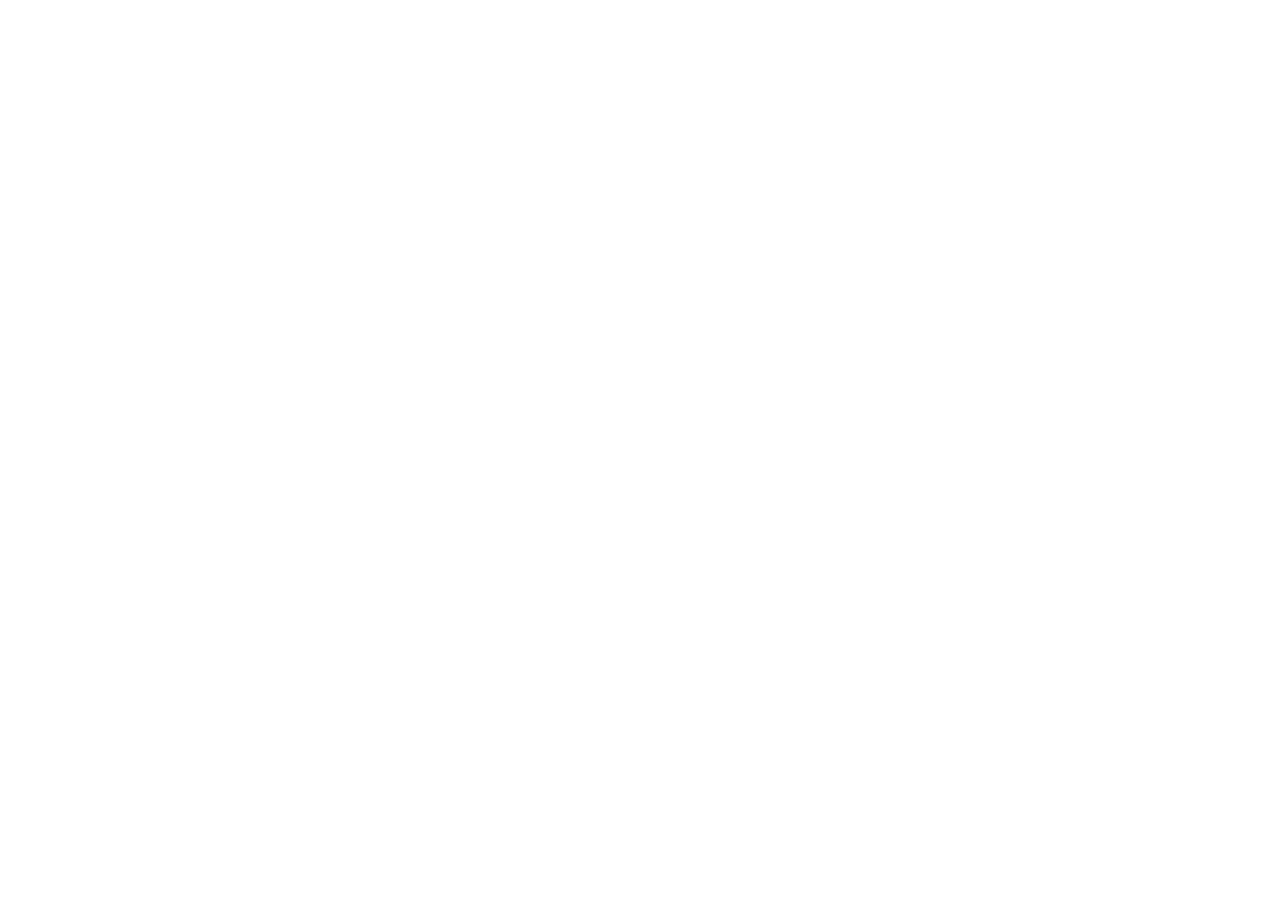
==== commit 1e414057: "Publish 35-slide proposal deck" ====
--- a/index.html
+++ b/index.html
@@ -1,1773 +1,84 @@
 <!doctype html>
 <html lang="zh-CN">
+
   <head>
     <meta charset="UTF-8" />
-    <meta name="viewport" content="width=device-width, initial-scale=1.0" />
-    <title>0745购页面技术栈与Skill架构</title>
     <meta
-      name="description"
-      content="0745购项目合作实施方案页面的技术栈、前端架构、Skill资源结构、资产发布与升级维护说明。" />
+      name="viewport"
+      content="width=device-width, initial-scale=1.0, maximum-scale=1" />
+    <title>0745购 · 项目合作实施方案</title>
+    <link rel="icon" href="/gou0745-tech-77ebc320/manus-storage/logo_icon_4aa57573.png" />
     <link rel="preconnect" href="https://fonts.googleapis.com" />
     <link rel="preconnect" href="https://fonts.gstatic.com" crossorigin />
     <link
-      href="https://fonts.googleapis.com/css2?family=Noto+Serif+SC:wght@400;500;600;700&family=Inter:wght@400;500;600;700;800;900&family=JetBrains+Mono:wght@400;500;600&display=swap"
+      href="https://fonts.googleapis.com/css2?family=Noto+Serif+SC:wght@400;600;700;900&family=Noto+Sans+SC:wght@300;400;500;700&family=Inter:wght@400;500;600;700&display=swap"
       rel="stylesheet" />
-    <style>
-      :root {
-        --bg: #ffffff;
-        --ink: #090909;
-        --body: #2d2d2d;
-        --muted: #888;
-        --faint: #bbb;
-        --line: #eee;
-        --soft: #f7f7f7;
-        --soft-2: #fafafa;
-        --dark: #0a0a0a;
-        --violet: #6d5bd0;
-        --pine: #1b2f29;
-        --serif: "Noto Serif SC", Georgia, serif;
-        --sans: "Inter", "Noto Serif SC", sans-serif;
-        --mono: "JetBrains Mono", monospace;
-      }
+    <script type="module" crossorigin src="/gou0745-tech-77ebc320/assets/index-DAyrFECD.js"></script>
+    <link rel="stylesheet" crossorigin href="/gou0745-tech-77ebc320/assets/index-DMEMYemh.css">
+  </head>
 
-      * {
-        box-sizing: border-box;
-      }
+  <body>
+    <script id="manus-runtime">window.__MANUS_HOST_DEV__ = false;
+(function(){"use strict";var Mr={exports:{}},Kn={};/**
+ * @license React
+ * react-jsx-runtime.production.js
+ *
+ * Copyright (c) Meta Platforms, Inc. and affiliates.
+ *
+ * This source code is licensed under the MIT license found in the
+ * LICENSE file in the root directory of this source tree.
+ */var $c;function um(){if($c)return Kn;$c=1;var r=Symbol.for("react.transitional.element"),i=Symbol.for("react.fragment");function c(s,d,m){var x=null;if(m!==void 0&&(x=""+m),d.key!==void 0&&(x=""+d.key),"key"in d){m={};for(var R in d)R!=="key"&&(m[R]=d[R])}else m=d;return d=m.ref,{$$typeof:r,type:s,key:x,ref:d!==void 0?d:null,props:m}}return Kn.Fragment=i,Kn.jsx=c,Kn.jsxs=c,Kn}var Fc;function dm(){return Fc||(Fc=1,Mr.exports=um()),Mr.exports}var h=dm(),Ar={exports:{}},Pn={},Rr={exports:{}},Nr={};/**
+ * @license React
+ * scheduler.production.js
+ *
+ * Copyright (c) Meta Platforms, Inc. and affiliates.
+ *
+ * This source code is licensed under the MIT license found in the
+ * LICENSE file in the root directory of this source tree.
+ */var Ic;function fm(){return Ic||(Ic=1,function(r){function i(A,q){var B=A.length;A.push(q);t:for(;0<B;){var bt=B-1>>>1,p=A[bt];if(0<d(p,q))A[bt]=q,A[B]=p,B=bt;else break t}}function c(A){return A.length===0?null:A[0]}function s(A){if(A.length===0)return null;var q=A[0],B=A.pop();if(B!==q){A[0]=B;t:for(var bt=0,p=A.length,O=p>>>1;bt<O;){var X=2*(bt+1)-1,G=A[X],Z=X+1,st=A[Z];if(0>d(G,B))Z<p&&0>d(st,G)?(A[bt]=st,A[Z]=B,bt=Z):(A[bt]=G,A[X]=B,bt=X);else if(Z<p&&0>d(st,B))A[bt]=st,A[Z]=B,bt=Z;else break t}}return q}function d(A,q){var B=A.sortIndex-q.sortIndex;return B!==0?B:A.id-q.id}if(r.unstable_now=void 0,typeof performance=="object"&&typeof performance.now=="function"){var m=performance;r.unstable_now=function(){return m.now()}}else{var x=Date,R=x.now();r.unstable_now=function(){return x.now()-R}}var C=[],v=[],D=1,j=null,J=3,at=!1,$=!1,nt=!1,ct=!1,ht=typeof setTimeout=="function"?setTimeout:null,St=typeof clearTimeout=="function"?clearTimeout:null,_=typeof setImmediate<"u"?setImmediate:null;function Y(A){for(var q=c(v);q!==null;){if(q.callback===null)s(v);else if(q.startTime<=A)s(v),q.sortIndex=q.expirationTime,i(C,q);else break;q=c(v)}}function H(A){if(nt=!1,Y(A),!$)if(c(C)!==null)$=!0,it||(it=!0,Bt());else{var q=c(v);q!==null&&Mt(H,q.startTime-A)}}var it=!1,rt=-1,V=5,xt=-1;function Be(){return ct?!0:!(r.unstable_now()-xt<V)}function te(){if(ct=!1,it){var A=r.unstable_now();xt=A;var q=!0;try{t:{$=!1,nt&&(nt=!1,St(rt),rt=-1),at=!0;var B=J;try{e:{for(Y(A),j=c(C);j!==null&&!(j.expirationTime>A&&Be());){var bt=j.callback;if(typeof bt=="function"){j.callback=null,J=j.priorityLevel;var p=bt(j.expirationTime<=A);if(A=r.unstable_now(),typeof p=="function"){j.callback=p,Y(A),q=!0;break e}j===c(C)&&s(C),Y(A)}else s(C);j=c(C)}if(j!==null)q=!0;else{var O=c(v);O!==null&&Mt(H,O.startTime-A),q=!1}}break t}finally{j=null,J=B,at=!1}q=void 0}}finally{q?Bt():it=!1}}}var Bt;if(typeof _=="function")Bt=function(){_(te)};else if(typeof MessageChannel<"u"){var me=new MessageChannel,Se=me.port2;me.port1.onmessage=te,Bt=function(){Se.postMessage(null)}}else Bt=function(){ht(te,0)};function Mt(A,q){rt=ht(function(){A(r.unstable_now())},q)}r.unstable_IdlePriority=5,r.unstable_ImmediatePriority=1,r.unstable_LowPriority=4,r.unstable_NormalPriority=3,r.unstable_Profiling=null,r.unstable_UserBlockingPriority=2,r.unstable_cancelCallback=function(A){A.callback=null},r.unstable_forceFrameRate=function(A){0>A||125<A?console.error("forceFrameRate takes a positive int between 0 and 125, forcing frame rates higher than 125 fps is not supported"):V=0<A?Math.floor(1e3/A):5},r.unstable_getCurrentPriorityLevel=function(){return J},r.unstable_next=function(A){switch(J){case 1:case 2:case 3:var q=3;break;default:q=J}var B=J;J=q;try{return A()}finally{J=B}},r.unstable_requestPaint=function(){ct=!0},r.unstable_runWithPriority=function(A,q){switch(A){case 1:case 2:case 3:case 4:case 5:break;default:A=3}var B=J;J=A;try{return q()}finally{J=B}},r.unstable_scheduleCallback=function(A,q,B){var bt=r.unstable_now();switch(typeof B=="object"&&B!==null?(B=B.delay,B=typeof B=="number"&&0<B?bt+B:bt):B=bt,A){case 1:var p=-1;break;case 2:p=250;break;case 5:p=1073741823;break;case 4:p=1e4;break;default:p=5e3}return p=B+p,A={id:D++,callback:q,priorityLevel:A,startTime:B,expirationTime:p,sortIndex:-1},B>bt?(A.sortIndex=B,i(v,A),c(C)===null&&A===c(v)&&(nt?(St(rt),rt=-1):nt=!0,Mt(H,B-bt))):(A.sortIndex=p,i(C,A),$||at||($=!0,it||(it=!0,Bt()))),A},r.unstable_shouldYield=Be,r.unstable_wrapCallback=function(A){var q=J;return function(){var B=J;J=q;try{return A.apply(this,arguments)}finally{J=B}}}}(Nr)),Nr}var tu;function hm(){return tu||(tu=1,Rr.exports=fm()),Rr.exports}var zr={exports:{}},ut={};/**
+ * @license React
+ * react.production.js
+ *
+ * Copyright (c) Meta Platforms, Inc. and affiliates.
+ *
+ * This source code is licensed under the MIT license found in the
+ * LICENSE file in the root directory of this source tree.
+ */var eu;function mm(){if(eu)return ut;eu=1;var r=Symbol.for("react.transitional.element"),i=Symbol.for("react.portal"),c=Symbol.for("react.fragment"),s=Symbol.for("react.strict_mode"),d=Symbol.for("react.profiler"),m=Symbol.for("react.consumer"),x=Symbol.for("react.context"),R=Symbol.for("react.forward_ref"),C=Symbol.for("react.suspense"),v=Symbol.for("react.memo"),D=Symbol.for("react.lazy"),j=Symbol.iterator;function J(p){return p===null||typeof p!="object"?null:(p=j&&p[j]||p["@@iterator"],typeof p=="function"?p:null)}var at={isMounted:function(){return!1},enqueueForceUpdate:function(){},enqueueReplaceState:function(){},enqueueSetState:function(){}},$=Object.assign,nt={};function ct(p,O,X){this.props=p,this.context=O,this.refs=nt,this.updater=X||at}ct.prototype.isReactComponent={},ct.prototype.setState=function(p,O){if(typeof p!="object"&&typeof p!="function"&&p!=null)throw Error("takes an object of state variables to update or a function which returns an object of state variables.");this.updater.enqueueSetState(this,p,O,"setState")},ct.prototype.forceUpdate=function(p){this.updater.enqueueForceUpdate(this,p,"forceUpdate")};function ht(){}ht.prototype=ct.prototype;function St(p,O,X){this.props=p,this.context=O,this.refs=nt,this.updater=X||at}var _=St.prototype=new ht;_.constructor=St,$(_,ct.prototype),_.isPureReactComponent=!0;var Y=Array.isArray,H={H:null,A:null,T:null,S:null,V:null},it=Object.prototype.hasOwnProperty;function rt(p,O,X,G,Z,st){return X=st.ref,{$$typeof:r,type:p,key:O,ref:X!==void 0?X:null,props:st}}function V(p,O){return rt(p.type,O,void 0,void 0,void 0,p.props)}function xt(p){return typeof p=="object"&&p!==null&&p.$$typeof===r}function Be(p){var O={"=":"=0",":":"=2"};return"$"+p.replace(/[=:]/g,function(X){return O[X]})}var te=/\/+/g;function Bt(p,O){return typeof p=="object"&&p!==null&&p.key!=null?Be(""+p.key):O.toString(36)}function me(){}function Se(p){switch(p.status){case"fulfilled":return p.value;case"rejected":throw p.reason;default:switch(typeof p.status=="string"?p.then(me,me):(p.status="pending",p.then(function(O){p.status==="pending"&&(p.status="fulfilled",p.value=O)},function(O){p.status==="pending"&&(p.status="rejected",p.reason=O)})),p.status){case"fulfilled":return p.value;case"rejected":throw p.reason}}throw p}function Mt(p,O,X,G,Z){var st=typeof p;(st==="undefined"||st==="boolean")&&(p=null);var I=!1;if(p===null)I=!0;else switch(st){case"bigint":case"string":case"number":I=!0;break;case"object":switch(p.$$typeof){case r:case i:I=!0;break;case D:return I=p._init,Mt(I(p._payload),O,X,G,Z)}}if(I)return Z=Z(p),I=G===""?"."+Bt(p,0):G,Y(Z)?(X="",I!=null&&(X=I.replace(te,"$&/")+"/"),Mt(Z,O,X,"",function(Jt){return Jt})):Z!=null&&(xt(Z)&&(Z=V(Z,X+(Z.key==null||p&&p.key===Z.key?"":(""+Z.key).replace(te,"$&/")+"/")+I)),O.push(Z)),1;I=0;var gt=G===""?".":G+":";if(Y(p))for(var Tt=0;Tt<p.length;Tt++)G=p[Tt],st=gt+Bt(G,Tt),I+=Mt(G,O,X,st,Z);else if(Tt=J(p),typeof Tt=="function")for(p=Tt.call(p),Tt=0;!(G=p.next()).done;)G=G.value,st=gt+Bt(G,Tt++),I+=Mt(G,O,X,st,Z);else if(st==="object"){if(typeof p.then=="function")return Mt(Se(p),O,X,G,Z);throw O=String(p),Error("Objects are not valid as a React child (found: "+(O==="[object Object]"?"object with keys {"+Object.keys(p).join(", ")+"}":O)+"). If you meant to render a collection of children, use an array instead.")}return I}function A(p,O,X){if(p==null)return p;var G=[],Z=0;return Mt(p,G,"","",function(st){return O.call(X,st,Z++)}),G}function q(p){if(p._status===-1){var O=p._result;O=O(),O.then(function(X){(p._status===0||p._status===-1)&&(p._status=1,p._result=X)},function(X){(p._status===0||p._status===-1)&&(p._status=2,p._result=X)}),p._status===-1&&(p._status=0,p._result=O)}if(p._status===1)return p._result.default;throw p._result}var B=typeof reportError=="function"?reportError:function(p){if(typeof window=="object"&&typeof window.ErrorEvent=="function"){var O=new window.ErrorEvent("error",{bubbles:!0,cancelable:!0,message:typeof p=="object"&&p!==null&&typeof p.message=="string"?String(p.message):String(p),error:p});if(!window.dispatchEvent(O))return}else if(typeof process=="object"&&typeof process.emit=="function"){process.emit("uncaughtException",p);return}console.error(p)};function bt(){}return ut.Children={map:A,forEach:function(p,O,X){A(p,function(){O.apply(this,arguments)},X)},count:function(p){var O=0;return A(p,function(){O++}),O},toArray:function(p){return A(p,function(O){return O})||[]},only:function(p){if(!xt(p))throw Error("React.Children.only expected to receive a single React element child.");return p}},ut.Component=ct,ut.Fragment=c,ut.Profiler=d,ut.PureComponent=St,ut.StrictMode=s,ut.Suspense=C,ut.__CLIENT_INTERNALS_DO_NOT_USE_OR_WARN_USERS_THEY_CANNOT_UPGRADE=H,ut.__COMPILER_RUNTIME={__proto__:null,c:function(p){return H.H.useMemoCache(p)}},ut.cache=function(p){return function(){return p.apply(null,arguments)}},ut.cloneElement=function(p,O,X){if(p==null)throw Error("The argument must be a React element, but you passed "+p+".");var G=$({},p.props),Z=p.key,st=void 0;if(O!=null)for(I in O.ref!==void 0&&(st=void 0),O.key!==void 0&&(Z=""+O.key),O)!it.call(O,I)||I==="key"||I==="__self"||I==="__source"||I==="ref"&&O.ref===void 0||(G[I]=O[I]);var I=arguments.length-2;if(I===1)G.children=X;else if(1<I){for(var gt=Array(I),Tt=0;Tt<I;Tt++)gt[Tt]=arguments[Tt+2];G.children=gt}return rt(p.type,Z,void 0,void 0,st,G)},ut.createContext=function(p){return p={$$typeof:x,_currentValue:p,_currentValue2:p,_threadCount:0,Provider:null,Consumer:null},p.Provider=p,p.Consumer={$$typeof:m,_context:p},p},ut.createElement=function(p,O,X){var G,Z={},st=null;if(O!=null)for(G in O.key!==void 0&&(st=""+O.key),O)it.call(O,G)&&G!=="key"&&G!=="__self"&&G!=="__source"&&(Z[G]=O[G]);var I=arguments.length-2;if(I===1)Z.children=X;else if(1<I){for(var gt=Array(I),Tt=0;Tt<I;Tt++)gt[Tt]=arguments[Tt+2];Z.children=gt}if(p&&p.defaultProps)for(G in I=p.defaultProps,I)Z[G]===void 0&&(Z[G]=I[G]);return rt(p,st,void 0,void 0,null,Z)},ut.createRef=function(){return{current:null}},ut.forwardRef=function(p){return{$$typeof:R,render:p}},ut.isValidElement=xt,ut.lazy=function(p){return{$$typeof:D,_payload:{_status:-1,_result:p},_init:q}},ut.memo=function(p,O){return{$$typeof:v,type:p,compare:O===void 0?null:O}},ut.startTransition=function(p){var O=H.T,X={};H.T=X;try{var G=p(),Z=H.S;Z!==null&&Z(X,G),typeof G=="object"&&G!==null&&typeof G.then=="function"&&G.then(bt,B)}catch(st){B(st)}finally{H.T=O}},ut.unstable_useCacheRefresh=function(){return H.H.useCacheRefresh()},ut.use=function(p){return H.H.use(p)},ut.useActionState=function(p,O,X){return H.H.useActionState(p,O,X)},ut.useCallback=function(p,O){return H.H.useCallback(p,O)},ut.useContext=function(p){return H.H.useContext(p)},ut.useDebugValue=function(){},ut.useDeferredValue=function(p,O){return H.H.useDeferredValue(p,O)},ut.useEffect=function(p,O,X){var G=H.H;if(typeof X=="function")throw Error("useEffect CRUD overload is not enabled in this build of React.");return G.useEffect(p,O)},ut.useId=function(){return H.H.useId()},ut.useImperativeHandle=function(p,O,X){return H.H.useImperativeHandle(p,O,X)},ut.useInsertionEffect=function(p,O){return H.H.useInsertionEffect(p,O)},ut.useLayoutEffect=function(p,O){return H.H.useLayoutEffect(p,O)},ut.useMemo=function(p,O){return H.H.useMemo(p,O)},ut.useOptimistic=function(p,O){return H.H.useOptimistic(p,O)},ut.useReducer=function(p,O,X){return H.H.useReducer(p,O,X)},ut.useRef=function(p){return H.H.useRef(p)},ut.useState=function(p){return H.H.useState(p)},ut.useSyncExternalStore=function(p,O,X){return H.H.useSyncExternalStore(p,O,X)},ut.useTransition=function(){return H.H.useTransition()},ut.version="19.1.1",ut}var lu;function _r(){return lu||(lu=1,zr.exports=mm()),zr.exports}var kr={exports:{}},he={};/**
+ * @license React
+ * react-dom.production.js
+ *
+ * Copyright (c) Meta Platforms, Inc. and affiliates.
+ *
+ * This source code is licensed under the MIT license found in the
+ * LICENSE file in the root directory of this source tree.
+ */var au;function gm(){if(au)return he;au=1;var r=_r();function i(C){var v="https://react.dev/errors/"+C;if(1<arguments.length){v+="?args[]="+encodeURIComponent(arguments[1]);for(var D=2;D<arguments.length;D++)v+="&args[]="+encodeURIComponent(arguments[D])}return"Minified React error #"+C+"; visit "+v+" for the full message or use the non-minified dev environment for full errors and additional helpful warnings."}function c(){}var s={d:{f:c,r:function(){throw Error(i(522))},D:c,C:c,L:c,m:c,X:c,S:c,M:c},p:0,findDOMNode:null},d=Symbol.for("react.portal");function m(C,v,D){var j=3<arguments.length&&arguments[3]!==void 0?arguments[3]:null;return{$$typeof:d,key:j==null?null:""+j,children:C,containerInfo:v,implementation:D}}var x=r.__CLIENT_INTERNALS_DO_NOT_USE_OR_WARN_USERS_THEY_CANNOT_UPGRADE;function R(C,v){if(C==="font")return"";if(typeof v=="string")return v==="use-credentials"?v:""}return he.__DOM_INTERNALS_DO_NOT_USE_OR_WARN_USERS_THEY_CANNOT_UPGRADE=s,he.createPortal=function(C,v){var D=2<arguments.length&&arguments[2]!==void 0?arguments[2]:null;if(!v||v.nodeType!==1&&v.nodeType!==9&&v.nodeType!==11)throw Error(i(299));return m(C,v,null,D)},he.flushSync=function(C){var v=x.T,D=s.p;try{if(x.T=null,s.p=2,C)return C()}finally{x.T=v,s.p=D,s.d.f()}},he.preconnect=function(C,v){typeof C=="string"&&(v?(v=v.crossOrigin,v=typeof v=="string"?v==="use-credentials"?v:"":void 0):v=null,s.d.C(C,v))},he.prefetchDNS=function(C){typeof C=="string"&&s.d.D(C)},he.preinit=function(C,v){if(typeof C=="string"&&v&&typeof v.as=="string"){var D=v.as,j=R(D,v.crossOrigin),J=typeof v.integrity=="string"?v.integrity:void 0,at=typeof v.fetchPriority=="string"?v.fetchPriority:void 0;D==="style"?s.d.S(C,typeof v.precedence=="string"?v.precedence:void 0,{crossOrigin:j,integrity:J,fetchPriority:at}):D==="script"&&s.d.X(C,{crossOrigin:j,integrity:J,fetchPriority:at,nonce:typeof v.nonce=="string"?v.nonce:void 0})}},he.preinitModule=function(C,v){if(typeof C=="string")if(typeof v=="object"&&v!==null){if(v.as==null||v.as==="script"){var D=R(v.as,v.crossOrigin);s.d.M(C,{crossOrigin:D,integrity:typeof v.integrity=="string"?v.integrity:void 0,nonce:typeof v.nonce=="string"?v.nonce:void 0})}}else v==null&&s.d.M(C)},he.preload=function(C,v){if(typeof C=="string"&&typeof v=="object"&&v!==null&&typeof v.as=="string"){var D=v.as,j=R(D,v.crossOrigin);s.d.L(C,D,{crossOrigin:j,integrity:typeof v.integrity=="string"?v.integrity:void 0,nonce:typeof v.nonce=="string"?v.nonce:void 0,type:typeof v.type=="string"?v.type:void 0,fetchPriority:typeof v.fetchPriority=="string"?v.fetchPriority:void 0,referrerPolicy:typeof v.referrerPolicy=="string"?v.referrerPolicy:void 0,imageSrcSet:typeof v.imageSrcSet=="string"?v.imageSrcSet:void 0,imageSizes:typeof v.imageSizes=="string"?v.imageSizes:void 0,media:typeof v.media=="string"?v.media:void 0})}},he.preloadModule=function(C,v){if(typeof C=="string")if(v){var D=R(v.as,v.crossOrigin);s.d.m(C,{as:typeof v.as=="string"&&v.as!=="script"?v.as:void 0,crossOrigin:D,integrity:typeof v.integrity=="string"?v.integrity:void 0})}else s.d.m(C)},he.requestFormReset=function(C){s.d.r(C)},he.unstable_batchedUpdates=function(C,v){return C(v)},he.useFormState=function(C,v,D){return x.H.useFormState(C,v,D)},he.useFormStatus=function(){return x.H.useHostTransitionStatus()},he.version="19.1.1",he}var nu;function pm(){if(nu)return kr.exports;nu=1;function r(){if(!(typeof __REACT_DEVTOOLS_GLOBAL_HOOK__>"u"||typeof __REACT_DEVTOOLS_GLOBAL_HOOK__.checkDCE!="function"))try{__REACT_DEVTOOLS_GLOBAL_HOOK__.checkDCE(r)}catch(i){console.error(i)}}return r(),kr.exports=gm(),kr.exports}/**
+ * @license React
+ * react-dom-client.production.js
+ *
+ * Copyright (c) Meta Platforms, Inc. and affiliates.
+ *
+ * This source code is licensed under the MIT license found in the
+ * LICENSE file in the root directory of this source tree.
+ */var ou;function ym(){if(ou)return Pn;ou=1;var r=hm(),i=_r(),c=pm();function s(t){var e="https://react.dev/errors/"+t;if(1<arguments.length){e+="?args[]="+encodeURIComponent(arguments[1]);for(var l=2;l<arguments.length;l++)e+="&args[]="+encodeURIComponent(arguments[l])}return"Minified React error #"+t+"; visit "+e+" for the full message or use the non-minified dev environment for full errors and additional helpful warnings."}function d(t){return!(!t||t.nodeType!==1&&t.nodeType!==9&&t.nodeType!==11)}function m(t){var e=t,l=t;if(t.alternate)for(;e.return;)e=e.return;else{t=e;do e=t,(e.flags&4098)!==0&&(l=e.return),t=e.return;while(t)}return e.tag===3?l:null}function x(t){if(t.tag===13){var e=t.memoizedState;if(e===null&&(t=t.alternate,t!==null&&(e=t.memoizedState)),e!==null)return e.dehydrated}return null}function R(t){if(m(t)!==t)throw Error(s(188))}function C(t){var e=t.alternate;if(!e){if(e=m(t),e===null)throw Error(s(188));return e!==t?null:t}for(var l=t,a=e;;){var n=l.return;if(n===null)break;var o=n.alternate;if(o===null){if(a=n.return,a!==null){l=a;continue}break}if(n.child===o.child){for(o=n.child;o;){if(o===l)return R(n),t;if(o===a)return R(n),e;o=o.sibling}throw Error(s(188))}if(l.return!==a.return)l=n,a=o;else{for(var u=!1,f=n.child;f;){if(f===l){u=!0,l=n,a=o;break}if(f===a){u=!0,a=n,l=o;break}f=f.sibling}if(!u){for(f=o.child;f;){if(f===l){u=!0,l=o,a=n;break}if(f===a){u=!0,a=o,l=n;break}f=f.sibling}if(!u)throw Error(s(189))}}if(l.alternate!==a)throw Error(s(190))}if(l.tag!==3)throw Error(s(188));return l.stateNode.current===l?t:e}function v(t){var e=t.tag;if(e===5||e===26||e===27||e===6)return t;for(t=t.child;t!==null;){if(e=v(t),e!==null)return e;t=t.sibling}return null}var D=Object.assign,j=Symbol.for("react.element"),J=Symbol.for("react.transitional.element"),at=Symbol.for("react.portal"),$=Symbol.for("react.fragment"),nt=Symbol.for("react.strict_mode"),ct=Symbol.for("react.profiler"),ht=Symbol.for("react.provider"),St=Symbol.for("react.consumer"),_=Symbol.for("react.context"),Y=Symbol.for("react.forward_ref"),H=Symbol.for("react.suspense"),it=Symbol.for("react.suspense_list"),rt=Symbol.for("react.memo"),V=Symbol.for("react.lazy"),xt=Symbol.for("react.activity"),Be=Symbol.for("react.memo_cache_sentinel"),te=Symbol.iterator;function Bt(t){return t===null||typeof t!="object"?null:(t=te&&t[te]||t["@@iterator"],typeof t=="function"?t:null)}var me=Symbol.for("react.client.reference");function Se(t){if(t==null)return null;if(typeof t=="function")return t.$$typeof===me?null:t.displayName||t.name||null;if(typeof t=="string")return t;switch(t){case $:return"Fragment";case ct:return"Profiler";case nt:return"StrictMode";case H:return"Suspense";case it:return"SuspenseList";case xt:return"Activity"}if(typeof t=="object")switch(t.$$typeof){case at:return"Portal";case _:return(t.displayName||"Context")+".Provider";case St:return(t._context.displayName||"Context")+".Consumer";case Y:var e=t.render;return t=t.displayName,t||(t=e.displayName||e.name||"",t=t!==""?"ForwardRef("+t+")":"ForwardRef"),t;case rt:return e=t.displayName||null,e!==null?e:Se(t.type)||"Memo";case V:e=t._payload,t=t._init;try{return Se(t(e))}catch{}}return null}var Mt=Array.isArray,A=i.__CLIENT_INTERNALS_DO_NOT_USE_OR_WARN_USERS_THEY_CANNOT_UPGRADE,q=c.__DOM_INTERNALS_DO_NOT_USE_OR_WARN_USERS_THEY_CANNOT_UPGRADE,B={pending:!1,data:null,method:null,action:null},bt=[],p=-1;function O(t){return{current:t}}function X(t){0>p||(t.current=bt[p],bt[p]=null,p--)}function G(t,e){p++,bt[p]=t.current,t.current=e}var Z=O(null),st=O(null),I=O(null),gt=O(null);function Tt(t,e){switch(G(I,e),G(st,t),G(Z,null),e.nodeType){case 9:case 11:t=(t=e.documentElement)&&(t=t.namespaceURI)?Hh(t):0;break;default:if(t=e.tagName,e=e.namespaceURI)e=Hh(e),t=Uh(e,t);else switch(t){case"svg":t=1;break;case"math":t=2;break;default:t=0}}X(Z),G(Z,t)}function Jt(){X(Z),X(st),X(I)}function Ke(t){t.memoizedState!==null&&G(gt,t);var e=Z.current,l=Uh(e,t.type);e!==l&&(G(st,t),G(Z,l))}function Ce(t){st.current===t&&(X(Z),X(st)),gt.current===t&&(X(gt),Wo._currentValue=B)}var Pe=Object.prototype.hasOwnProperty,yl=r.unstable_scheduleCallback,sn=r.unstable_cancelCallback,Ca=r.unstable_shouldYield,ri=r.unstable_requestPaint,ge=r.unstable_now,si=r.unstable_getCurrentPriorityLevel,Ul=r.unstable_ImmediatePriority,Fn=r.unstable_UserBlockingPriority,nl=r.unstable_NormalPriority,ci=r.unstable_LowPriority,Gl=r.unstable_IdlePriority,ui=r.log,Ea=r.unstable_setDisableYieldValue,ql=null,Wt=null;function Je(t){if(typeof ui=="function"&&Ea(t),Wt&&typeof Wt.setStrictMode=="function")try{Wt.setStrictMode(ql,t)}catch{}}var $t=Math.clz32?Math.clz32:fi,di=Math.log,Ta=Math.LN2;function fi(t){return t>>>=0,t===0?32:31-(di(t)/Ta|0)|0}var L=256,cn=4194304;function vl(t){var e=t&42;if(e!==0)return e;switch(t&-t){case 1:return 1;case 2:return 2;case 4:return 4;case 8:return 8;case 16:return 16;case 32:return 32;case 64:return 64;case 128:return 128;case 256:case 512:case 1024:case 2048:case 4096:case 8192:case 16384:case 32768:case 65536:case 131072:case 262144:case 524288:case 1048576:case 2097152:return t&4194048;case 4194304:case 8388608:case 16777216:case 33554432:return t&62914560;case 67108864:return 67108864;case 134217728:return 134217728;case 268435456:return 268435456;case 536870912:return 536870912;case 1073741824:return 0;default:return t}}function un(t,e,l){var a=t.pendingLanes;if(a===0)return 0;var n=0,o=t.suspendedLanes,u=t.pingedLanes;t=t.warmLanes;var f=a&134217727;return f!==0?(a=f&~o,a!==0?n=vl(a):(u&=f,u!==0?n=vl(u):l||(l=f&~t,l!==0&&(n=vl(l))))):(f=a&~o,f!==0?n=vl(f):u!==0?n=vl(u):l||(l=a&~t,l!==0&&(n=vl(l)))),n===0?0:e!==0&&e!==n&&(e&o)===0&&(o=n&-n,l=e&-e,o>=l||o===32&&(l&4194048)!==0)?e:n}function Dt(t,e){return(t.pendingLanes&~(t.suspendedLanes&~t.pingedLanes)&e)===0}function In(t,e){switch(t){case 1:case 2:case 4:case 8:case 64:return e+250;case 16:case 32:case 128:case 256:case 512:case 1024:case 2048:case 4096:case 8192:case 16384:case 32768:case 65536:case 131072:case 262144:case 524288:case 1048576:case 2097152:return e+5e3;case 4194304:case 8388608:case 16777216:case 33554432:return-1;case 67108864:case 134217728:case 268435456:case 536870912:case 1073741824:return-1;default:return-1}}function to(){var t=L;return L<<=1,(L&4194048)===0&&(L=256),t}function hi(){var t=cn;return cn<<=1,(cn&62914560)===0&&(cn=4194304),t}function eo(t){for(var e=[],l=0;31>l;l++)e.push(t);return e}function Da(t,e){t.pendingLanes|=e,e!==268435456&&(t.suspendedLanes=0,t.pingedLanes=0,t.warmLanes=0)}function Ir(t,e,l,a,n,o){var u=t.pendingLanes;t.pendingLanes=l,t.suspendedLanes=0,t.pingedLanes=0,t.warmLanes=0,t.expiredLanes&=l,t.entangledLanes&=l,t.errorRecoveryDisabledLanes&=l,t.shellSuspendCounter=0;var f=t.entanglements,g=t.expirationTimes,S=t.hiddenUpdates;for(l=u&~l;0<l;){var N=31-$t(l),k=1<<N;f[N]=0,g[N]=-1;var E=S[N];if(E!==null)for(S[N]=null,N=0;N<E.length;N++){var T=E[N];T!==null&&(T.lane&=-536870913)}l&=~k}a!==0&&mi(t,a,0),o!==0&&n===0&&t.tag!==0&&(t.suspendedLanes|=o&~(u&~e))}function mi(t,e,l){t.pendingLanes|=e,t.suspendedLanes&=~e;var a=31-$t(e);t.entangledLanes|=e,t.entanglements[a]=t.entanglements[a]|1073741824|l&4194090}function gi(t,e){var l=t.entangledLanes|=e;for(t=t.entanglements;l;){var a=31-$t(l),n=1<<a;n&e|t[a]&e&&(t[a]|=e),l&=~n}}function lo(t){switch(t){case 2:t=1;break;case 8:t=4;break;case 32:t=16;break;case 256:case 512:case 1024:case 2048:case 4096:case 8192:case 16384:case 32768:case 65536:case 131072:case 262144:case 524288:case 1048576:case 2097152:case 4194304:case 8388608:case 16777216:case 33554432:t=128;break;case 268435456:t=134217728;break;default:t=0}return t}function ao(t){return t&=-t,2<t?8<t?(t&134217727)!==0?32:268435456:8:2}function pi(){var t=q.p;return t!==0?t:(t=window.event,t===void 0?32:nm(t.type))}function ts(t,e){var l=q.p;try{return q.p=t,e()}finally{q.p=l}}var ol=Math.random().toString(36).slice(2),ee="__reactFiber$"+ol,pe="__reactProps$"+ol,Yl="__reactContainer$"+ol,no="__reactEvents$"+ol,es="__reactListeners$"+ol,ls="__reactHandles$"+ol,yi="__reactResources$"+ol,Ma="__reactMarker$"+ol;function oo(t){delete t[ee],delete t[pe],delete t[no],delete t[es],delete t[ls]}function Vl(t){var e=t[ee];if(e)return e;for(var l=t.parentNode;l;){if(e=l[Yl]||l[ee]){if(l=e.alternate,e.child!==null||l!==null&&l.child!==null)for(t=Vh(t);t!==null;){if(l=t[ee])return l;t=Vh(t)}return e}t=l,l=t.parentNode}return null}function Xl(t){if(t=t[ee]||t[Yl]){var e=t.tag;if(e===5||e===6||e===13||e===26||e===27||e===3)return t}return null}function Aa(t){var e=t.tag;if(e===5||e===26||e===27||e===6)return t.stateNode;throw Error(s(33))}function Zl(t){var e=t[yi];return e||(e=t[yi]={hoistableStyles:new Map,hoistableScripts:new Map}),e}function Vt(t){t[Ma]=!0}var vi=new Set,bi={};function bl(t,e){We(t,e),We(t+"Capture",e)}function We(t,e){for(bi[t]=e,t=0;t<e.length;t++)vi.add(e[t])}var as=RegExp("^[:A-Z_a-z\\u00C0-\\u00D6\\u00D8-\\u00F6\\u00F8-\\u02FF\\u0370-\\u037D\\u037F-\\u1FFF\\u200C-\\u200D\\u2070-\\u218F\\u2C00-\\u2FEF\\u3001-\\uD7FF\\uF900-\\uFDCF\\uFDF0-\\uFFFD][:A-Z_a-z\\u00C0-\\u00D6\\u00D8-\\u00F6\\u00F8-\\u02FF\\u0370-\\u037D\\u037F-\\u1FFF\\u200C-\\u200D\\u2070-\\u218F\\u2C00-\\u2FEF\\u3001-\\uD7FF\\uF900-\\uFDCF\\uFDF0-\\uFFFD\\-.0-9\\u00B7\\u0300-\\u036F\\u203F-\\u2040]*$"),xi={},wi={};function Ra(t){return Pe.call(wi,t)?!0:Pe.call(xi,t)?!1:as.test(t)?wi[t]=!0:(xi[t]=!0,!1)}function M(t,e,l){if(Ra(e))if(l===null)t.removeAttribute(e);else{switch(typeof l){case"undefined":case"function":case"symbol":t.removeAttribute(e);return;case"boolean":var a=e.toLowerCase().slice(0,5);if(a!=="data-"&&a!=="aria-"){t.removeAttribute(e);return}}t.setAttribute(e,""+l)}}function tt(t,e,l){if(l===null)t.removeAttribute(e);else{switch(typeof l){case"undefined":case"function":case"symbol":case"boolean":t.removeAttribute(e);return}t.setAttribute(e,""+l)}}function Ot(t,e,l,a){if(a===null)t.removeAttribute(l);else{switch(typeof a){case"undefined":case"function":case"symbol":case"boolean":t.removeAttribute(l);return}t.setAttributeNS(e,l,""+a)}}var le,Ee;function ae(t){if(le===void 0)try{throw Error()}catch(l){var e=l.stack.trim().match(/\n( *(at )?)/);le=e&&e[1]||"",Ee=-1<l.stack.indexOf(`
+    at`)?" (<anonymous>)":-1<l.stack.indexOf("@")?"@unknown:0:0":""}return`
+`+le+t+Ee}var Le=!1;function He(t,e){if(!t||Le)return"";Le=!0;var l=Error.prepareStackTrace;Error.prepareStackTrace=void 0;try{var a={DetermineComponentFrameRoot:function(){try{if(e){var k=function(){throw Error()};if(Object.defineProperty(k.prototype,"props",{set:function(){throw Error()}}),typeof Reflect=="object"&&Reflect.construct){try{Reflect.construct(k,[])}catch(T){var E=T}Reflect.construct(t,[],k)}else{try{k.call()}catch(T){E=T}t.call(k.prototype)}}else{try{throw Error()}catch(T){E=T}(k=t())&&typeof k.catch=="function"&&k.catch(function(){})}}catch(T){if(T&&E&&typeof T.stack=="string")return[T.stack,E.stack]}return[null,null]}};a.DetermineComponentFrameRoot.displayName="DetermineComponentFrameRoot";var n=Object.getOwnPropertyDescriptor(a.DetermineComponentFrameRoot,"name");n&&n.configurable&&Object.defineProperty(a.DetermineComponentFrameRoot,"name",{value:"DetermineComponentFrameRoot"});var o=a.DetermineComponentFrameRoot(),u=o[0],f=o[1];if(u&&f){var g=u.split(`
+`),S=f.split(`
+`);for(n=a=0;a<g.length&&!g[a].includes("DetermineComponentFrameRoot");)a++;for(;n<S.length&&!S[n].includes("DetermineComponentFrameRoot");)n++;if(a===g.length||n===S.length)for(a=g.length-1,n=S.length-1;1<=a&&0<=n&&g[a]!==S[n];)n--;for(;1<=a&&0<=n;a--,n--)if(g[a]!==S[n]){if(a!==1||n!==1)do if(a--,n--,0>n||g[a]!==S[n]){var N=`
+`+g[a].replace(" at new "," at ");return t.displayName&&N.includes("<anonymous>")&&(N=N.replace("<anonymous>",t.displayName)),N}while(1<=a&&0<=n);break}}}finally{Le=!1,Error.prepareStackTrace=l}return(l=t?t.displayName||t.name:"")?ae(l):""}function Ql(t){switch(t.tag){case 26:case 27:case 5:return ae(t.type);case 16:return ae("Lazy");case 13:return ae("Suspense");case 19:return ae("SuspenseList");case 0:case 15:return He(t.type,!1);case 11:return He(t.type.render,!1);case 1:return He(t.type,!0);case 31:return ae("Activity");default:return""}}function xl(t){try{var e="";do e+=Ql(t),t=t.return;while(t);return e}catch(l){return`
+Error generating stack: `+l.message+`
+`+l.stack}}function Xt(t){switch(typeof t){case"bigint":case"boolean":case"number":case"string":case"undefined":return t;case"object":return t;default:return""}}function il(t){var e=t.type;return(t=t.nodeName)&&t.toLowerCase()==="input"&&(e==="checkbox"||e==="radio")}function ve(t){var e=il(t)?"checked":"value",l=Object.getOwnPropertyDescriptor(t.constructor.prototype,e),a=""+t[e];if(!t.hasOwnProperty(e)&&typeof l<"u"&&typeof l.get=="function"&&typeof l.set=="function"){var n=l.get,o=l.set;return Object.defineProperty(t,e,{configurable:!0,get:function(){return n.call(this)},set:function(u){a=""+u,o.call(this,u)}}),Object.defineProperty(t,e,{enumerable:l.enumerable}),{getValue:function(){return a},setValue:function(u){a=""+u},stopTracking:function(){t._valueTracker=null,delete t[e]}}}}function re(t){t._valueTracker||(t._valueTracker=ve(t))}function rl(t){if(!t)return!1;var e=t._valueTracker;if(!e)return!0;var l=e.getValue(),a="";return t&&(a=il(t)?t.checked?"true":"false":t.value),t=a,t!==l?(e.setValue(t),!0):!1}function wl(t){if(t=t||(typeof document<"u"?document:void 0),typeof t>"u")return null;try{return t.activeElement||t.body}catch{return t.body}}var dn=/[\n"\\]/g;function se(t){return t.replace(dn,function(e){return"\\"+e.charCodeAt(0).toString(16)+" "})}function Kl(t,e,l,a,n,o,u,f){t.name="",u!=null&&typeof u!="function"&&typeof u!="symbol"&&typeof u!="boolean"?t.type=u:t.removeAttribute("type"),e!=null?u==="number"?(e===0&&t.value===""||t.value!=e)&&(t.value=""+Xt(e)):t.value!==""+Xt(e)&&(t.value=""+Xt(e)):u!=="submit"&&u!=="reset"||t.removeAttribute("value"),e!=null?Pl(t,u,Xt(e)):l!=null?Pl(t,u,Xt(l)):a!=null&&t.removeAttribute("value"),n==null&&o!=null&&(t.defaultChecked=!!o),n!=null&&(t.checked=n&&typeof n!="function"&&typeof n!="symbol"),f!=null&&typeof f!="function"&&typeof f!="symbol"&&typeof f!="boolean"?t.name=""+Xt(f):t.removeAttribute("name")}function Na(t,e,l,a,n,o,u,f){if(o!=null&&typeof o!="function"&&typeof o!="symbol"&&typeof o!="boolean"&&(t.type=o),e!=null||l!=null){if(!(o!=="submit"&&o!=="reset"||e!=null))return;l=l!=null?""+Xt(l):"",e=e!=null?""+Xt(e):l,f||e===t.value||(t.value=e),t.defaultValue=e}a=a??n,a=typeof a!="function"&&typeof a!="symbol"&&!!a,t.checked=f?t.checked:!!a,t.defaultChecked=!!a,u!=null&&typeof u!="function"&&typeof u!="symbol"&&typeof u!="boolean"&&(t.name=u)}function Pl(t,e,l){e==="number"&&wl(t.ownerDocument)===t||t.defaultValue===""+l||(t.defaultValue=""+l)}function $e(t,e,l,a){if(t=t.options,e){e={};for(var n=0;n<l.length;n++)e["$"+l[n]]=!0;for(l=0;l<t.length;l++)n=e.hasOwnProperty("$"+t[l].value),t[l].selected!==n&&(t[l].selected=n),n&&a&&(t[l].defaultSelected=!0)}else{for(l=""+Xt(l),e=null,n=0;n<t.length;n++){if(t[n].value===l){t[n].selected=!0,a&&(t[n].defaultSelected=!0);return}e!==null||t[n].disabled||(e=t[n])}e!==null&&(e.selected=!0)}}function za(t,e,l){if(e!=null&&(e=""+Xt(e),e!==t.value&&(t.value=e),l==null)){t.defaultValue!==e&&(t.defaultValue=e);return}t.defaultValue=l!=null?""+Xt(l):""}function _a(t,e,l,a){if(e==null){if(a!=null){if(l!=null)throw Error(s(92));if(Mt(a)){if(1<a.length)throw Error(s(93));a=a[0]}l=a}l==null&&(l=""),e=l}l=Xt(e),t.defaultValue=l,a=t.textContent,a===l&&a!==""&&a!==null&&(t.value=a)}function Fe(t,e){if(e){var l=t.firstChild;if(l&&l===t.lastChild&&l.nodeType===3){l.nodeValue=e;return}}t.textContent=e}var fn=new Set("animationIterationCount aspectRatio borderImageOutset borderImageSlice borderImageWidth boxFlex boxFlexGroup boxOrdinalGroup columnCount columns flex flexGrow flexPositive flexShrink flexNegative flexOrder gridArea gridRow gridRowEnd gridRowSpan gridRowStart gridColumn gridColumnEnd gridColumnSpan gridColumnStart fontWeight lineClamp lineHeight opacity order orphans scale tabSize widows zIndex zoom fillOpacity floodOpacity stopOpacity strokeDasharray strokeDashoffset strokeMiterlimit strokeOpacity strokeWidth MozAnimationIterationCount MozBoxFlex MozBoxFlexGroup MozLineClamp msAnimationIterationCount msFlex msZoom msFlexGrow msFlexNegative msFlexOrder msFlexPositive msFlexShrink msGridColumn msGridColumnSpan msGridRow msGridRowSpan WebkitAnimationIterationCount WebkitBoxFlex WebKitBoxFlexGroup WebkitBoxOrdinalGroup WebkitColumnCount WebkitColumns WebkitFlex WebkitFlexGrow WebkitFlexPositive WebkitFlexShrink WebkitLineClamp".split(" "));function ka(t,e,l){var a=e.indexOf("--")===0;l==null||typeof l=="boolean"||l===""?a?t.setProperty(e,""):e==="float"?t.cssFloat="":t[e]="":a?t.setProperty(e,l):typeof l!="number"||l===0||fn.has(e)?e==="float"?t.cssFloat=l:t[e]=(""+l).trim():t[e]=l+"px"}function Oa(t,e,l){if(e!=null&&typeof e!="object")throw Error(s(62));if(t=t.style,l!=null){for(var a in l)!l.hasOwnProperty(a)||e!=null&&e.hasOwnProperty(a)||(a.indexOf("--")===0?t.setProperty(a,""):a==="float"?t.cssFloat="":t[a]="");for(var n in e)a=e[n],e.hasOwnProperty(n)&&l[n]!==a&&ka(t,n,a)}else for(var o in e)e.hasOwnProperty(o)&&ka(t,o,e[o])}function ja(t){if(t.indexOf("-")===-1)return!1;switch(t){case"annotation-xml":case"color-profile":case"font-face":case"font-face-src":case"font-face-uri":case"font-face-format":case"font-face-name":case"missing-glyph":return!1;default:return!0}}var Si=new Map([["acceptCharset","accept-charset"],["htmlFor","for"],["httpEquiv","http-equiv"],["crossOrigin","crossorigin"],["accentHeight","accent-height"],["alignmentBaseline","alignment-baseline"],["arabicForm","arabic-form"],["baselineShift","baseline-shift"],["capHeight","cap-height"],["clipPath","clip-path"],["clipRule","clip-rule"],["colorInterpolation","color-interpolation"],["colorInterpolationFilters","color-interpolation-filters"],["colorProfile","color-profile"],["colorRendering","color-rendering"],["dominantBaseline","dominant-baseline"],["enableBackground","enable-background"],["fillOpacity","fill-opacity"],["fillRule","fill-rule"],["floodColor","flood-color"],["floodOpacity","flood-opacity"],["fontFamily","font-family"],["fontSize","font-size"],["fontSizeAdjust","font-size-adjust"],["fontStretch","font-stretch"],["fontStyle","font-style"],["fontVariant","font-variant"],["fontWeight","font-weight"],["glyphName","glyph-name"],["glyphOrientationHorizontal","glyph-orientation-horizontal"],["glyphOrientationVertical","glyph-orientation-vertical"],["horizAdvX","horiz-adv-x"],["horizOriginX","horiz-origin-x"],["imageRendering","image-rendering"],["letterSpacing","letter-spacing"],["lightingColor","lighting-color"],["markerEnd","marker-end"],["markerMid","marker-mid"],["markerStart","marker-start"],["overlinePosition","overline-position"],["overlineThickness","overline-thickness"],["paintOrder","paint-order"],["panose-1","panose-1"],["pointerEvents","pointer-events"],["renderingIntent","rendering-intent"],["shapeRendering","shape-rendering"],["stopColor","stop-color"],["stopOpacity","stop-opacity"],["strikethroughPosition","strikethrough-position"],["strikethroughThickness","strikethrough-thickness"],["strokeDasharray","stroke-dasharray"],["strokeDashoffset","stroke-dashoffset"],["strokeLinecap","stroke-linecap"],["strokeLinejoin","stroke-linejoin"],["strokeMiterlimit","stroke-miterlimit"],["strokeOpacity","stroke-opacity"],["strokeWidth","stroke-width"],["textAnchor","text-anchor"],["textDecoration","text-decoration"],["textRendering","text-rendering"],["transformOrigin","transform-origin"],["underlinePosition","underline-position"],["underlineThickness","underline-thickness"],["unicodeBidi","unicode-bidi"],["unicodeRange","unicode-range"],["unitsPerEm","units-per-em"],["vAlphabetic","v-alphabetic"],["vHanging","v-hanging"],["vIdeographic","v-ideographic"],["vMathematical","v-mathematical"],["vectorEffect","vector-effect"],["vertAdvY","vert-adv-y"],["vertOriginX","vert-origin-x"],["vertOriginY","vert-origin-y"],["wordSpacing","word-spacing"],["writingMode","writing-mode"],["xmlnsXlink","xmlns:xlink"],["xHeight","x-height"]]),Ci=/^[\u0000-\u001F ]*j[\r\n\t]*a[\r\n\t]*v[\r\n\t]*a[\r\n\t]*s[\r\n\t]*c[\r\n\t]*r[\r\n\t]*i[\r\n\t]*p[\r\n\t]*t[\r\n\t]*:/i;function Ba(t){return Ci.test(""+t)?"javascript:throw new Error('React has blocked a javascript: URL as a security precaution.')":t}var hn=null;function mn(t){return t=t.target||t.srcElement||window,t.correspondingUseElement&&(t=t.correspondingUseElement),t.nodeType===3?t.parentNode:t}var Sl=null,Cl=null;function io(t){var e=Xl(t);if(e&&(t=e.stateNode)){var l=t[pe]||null;t:switch(t=e.stateNode,e.type){case"input":if(Kl(t,l.value,l.defaultValue,l.defaultValue,l.checked,l.defaultChecked,l.type,l.name),e=l.name,l.type==="radio"&&e!=null){for(l=t;l.parentNode;)l=l.parentNode;for(l=l.querySelectorAll('input[name="'+se(""+e)+'"][type="radio"]'),e=0;e<l.length;e++){var a=l[e];if(a!==t&&a.form===t.form){var n=a[pe]||null;if(!n)throw Error(s(90));Kl(a,n.value,n.defaultValue,n.defaultValue,n.checked,n.defaultChecked,n.type,n.name)}}for(e=0;e<l.length;e++)a=l[e],a.form===t.form&&rl(a)}break t;case"textarea":za(t,l.value,l.defaultValue);break t;case"select":e=l.value,e!=null&&$e(t,!!l.multiple,e,!1)}}}var gn=!1;function ro(t,e,l){if(gn)return t(e,l);gn=!0;try{var a=t(e);return a}finally{if(gn=!1,(Sl!==null||Cl!==null)&&(ir(),Sl&&(e=Sl,t=Cl,Cl=Sl=null,io(e),t)))for(e=0;e<t.length;e++)io(t[e])}}function Jl(t,e){var l=t.stateNode;if(l===null)return null;var a=l[pe]||null;if(a===null)return null;l=a[e];t:switch(e){case"onClick":case"onClickCapture":case"onDoubleClick":case"onDoubleClickCapture":case"onMouseDown":case"onMouseDownCapture":case"onMouseMove":case"onMouseMoveCapture":case"onMouseUp":case"onMouseUpCapture":case"onMouseEnter":(a=!a.disabled)||(t=t.type,a=!(t==="button"||t==="input"||t==="select"||t==="textarea")),t=!a;break t;default:t=!1}if(t)return null;if(l&&typeof l!="function")throw Error(s(231,e,typeof l));return l}var Ue=!(typeof window>"u"||typeof window.document>"u"||typeof window.document.createElement>"u"),pn=!1;if(Ue)try{var Wl={};Object.defineProperty(Wl,"passive",{get:function(){pn=!0}}),window.addEventListener("test",Wl,Wl),window.removeEventListener("test",Wl,Wl)}catch{pn=!1}var Ie=null,yn=null,La=null;function so(){if(La)return La;var t,e=yn,l=e.length,a,n="value"in Ie?Ie.value:Ie.textContent,o=n.length;for(t=0;t<l&&e[t]===n[t];t++);var u=l-t;for(a=1;a<=u&&e[l-a]===n[o-a];a++);return La=n.slice(t,1<a?1-a:void 0)}function Ha(t){var e=t.keyCode;return"charCode"in t?(t=t.charCode,t===0&&e===13&&(t=13)):t=e,t===10&&(t=13),32<=t||t===13?t:0}function Ua(){return!0}function co(){return!1}function ce(t){function e(l,a,n,o,u){this._reactName=l,this._targetInst=n,this.type=a,this.nativeEvent=o,this.target=u,this.currentTarget=null;for(var f in t)t.hasOwnProperty(f)&&(l=t[f],this[f]=l?l(o):o[f]);return this.isDefaultPrevented=(o.defaultPrevented!=null?o.defaultPrevented:o.returnValue===!1)?Ua:co,this.isPropagationStopped=co,this}return D(e.prototype,{preventDefault:function(){this.defaultPrevented=!0;var l=this.nativeEvent;l&&(l.preventDefault?l.preventDefault():typeof l.returnValue!="unknown"&&(l.returnValue=!1),this.isDefaultPrevented=Ua)},stopPropagation:function(){var l=this.nativeEvent;l&&(l.stopPropagation?l.stopPropagation():typeof l.cancelBubble!="unknown"&&(l.cancelBubble=!0),this.isPropagationStopped=Ua)},persist:function(){},isPersistent:Ua}),e}var sl={eventPhase:0,bubbles:0,cancelable:0,timeStamp:function(t){return t.timeStamp||Date.now()},defaultPrevented:0,isTrusted:0},Ga=ce(sl),$l=D({},sl,{view:0,detail:0}),Ei=ce($l),Ti,uo,fo,Di=D({},$l,{screenX:0,screenY:0,clientX:0,clientY:0,pageX:0,pageY:0,ctrlKey:0,shiftKey:0,altKey:0,metaKey:0,getModifierState:os,button:0,buttons:0,relatedTarget:function(t){return t.relatedTarget===void 0?t.fromElement===t.srcElement?t.toElement:t.fromElement:t.relatedTarget},movementX:function(t){return"movementX"in t?t.movementX:(t!==fo&&(fo&&t.type==="mousemove"?(Ti=t.screenX-fo.screenX,uo=t.screenY-fo.screenY):uo=Ti=0,fo=t),Ti)},movementY:function(t){return"movementY"in t?t.movementY:uo}}),Vu=ce(Di),D0=D({},Di,{dataTransfer:0}),M0=ce(D0),A0=D({},$l,{relatedTarget:0}),ns=ce(A0),R0=D({},sl,{animationName:0,elapsedTime:0,pseudoElement:0}),N0=ce(R0),z0=D({},sl,{clipboardData:function(t){return"clipboardData"in t?t.clipboardData:window.clipboardData}}),_0=ce(z0),k0=D({},sl,{data:0}),Xu=ce(k0),O0={Esc:"Escape",Spacebar:" ",Left:"ArrowLeft",Up:"ArrowUp",Right:"ArrowRight",Down:"ArrowDown",Del:"Delete",Win:"OS",Menu:"ContextMenu",Apps:"ContextMenu",Scroll:"ScrollLock",MozPrintableKey:"Unidentified"},j0={8:"Backspace",9:"Tab",12:"Clear",13:"Enter",16:"Shift",17:"Control",18:"Alt",19:"Pause",20:"CapsLock",27:"Escape",32:" ",33:"PageUp",34:"PageDown",35:"End",36:"Home",37:"ArrowLeft",38:"ArrowUp",39:"ArrowRight",40:"ArrowDown",45:"Insert",46:"Delete",112:"F1",113:"F2",114:"F3",115:"F4",116:"F5",117:"F6",118:"F7",119:"F8",120:"F9",121:"F10",122:"F11",123:"F12",144:"NumLock",145:"ScrollLock",224:"Meta"},B0={Alt:"altKey",Control:"ctrlKey",Meta:"metaKey",Shift:"shiftKey"};function L0(t){var e=this.nativeEvent;return e.getModifierState?e.getModifierState(t):(t=B0[t])?!!e[t]:!1}function os(){return L0}var H0=D({},$l,{key:function(t){if(t.key){var e=O0[t.key]||t.key;if(e!=="Unidentified")return e}return t.type==="keypress"?(t=Ha(t),t===13?"Enter":String.fromCharCode(t)):t.type==="keydown"||t.type==="keyup"?j0[t.keyCode]||"Unidentified":""},code:0,location:0,ctrlKey:0,shiftKey:0,altKey:0,metaKey:0,repeat:0,locale:0,getModifierState:os,charCode:function(t){return t.type==="keypress"?Ha(t):0},keyCode:function(t){return t.type==="keydown"||t.type==="keyup"?t.keyCode:0},which:function(t){return t.type==="keypress"?Ha(t):t.type==="keydown"||t.type==="keyup"?t.keyCode:0}}),U0=ce(H0),G0=D({},Di,{pointerId:0,width:0,height:0,pressure:0,tangentialPressure:0,tiltX:0,tiltY:0,twist:0,pointerType:0,isPrimary:0}),Zu=ce(G0),q0=D({},$l,{touches:0,targetTouches:0,changedTouches:0,altKey:0,metaKey:0,ctrlKey:0,shiftKey:0,getModifierState:os}),Y0=ce(q0),V0=D({},sl,{propertyName:0,elapsedTime:0,pseudoElement:0}),X0=ce(V0),Z0=D({},Di,{deltaX:function(t){return"deltaX"in t?t.deltaX:"wheelDeltaX"in t?-t.wheelDeltaX:0},deltaY:function(t){return"deltaY"in t?t.deltaY:"wheelDeltaY"in t?-t.wheelDeltaY:"wheelDelta"in t?-t.wheelDelta:0},deltaZ:0,deltaMode:0}),Q0=ce(Z0),K0=D({},sl,{newState:0,oldState:0}),P0=ce(K0),J0=[9,13,27,32],is=Ue&&"CompositionEvent"in window,ho=null;Ue&&"documentMode"in document&&(ho=document.documentMode);var W0=Ue&&"TextEvent"in window&&!ho,Qu=Ue&&(!is||ho&&8<ho&&11>=ho),Ku=" ",Pu=!1;function Ju(t,e){switch(t){case"keyup":return J0.indexOf(e.keyCode)!==-1;case"keydown":return e.keyCode!==229;case"keypress":case"mousedown":case"focusout":return!0;default:return!1}}function Wu(t){return t=t.detail,typeof t=="object"&&"data"in t?t.data:null}var vn=!1;function $0(t,e){switch(t){case"compositionend":return Wu(e);case"keypress":return e.which!==32?null:(Pu=!0,Ku);case"textInput":return t=e.data,t===Ku&&Pu?null:t;default:return null}}function F0(t,e){if(vn)return t==="compositionend"||!is&&Ju(t,e)?(t=so(),La=yn=Ie=null,vn=!1,t):null;switch(t){case"paste":return null;case"keypress":if(!(e.ctrlKey||e.altKey||e.metaKey)||e.ctrlKey&&e.altKey){if(e.char&&1<e.char.length)return e.char;if(e.which)return String.fromCharCode(e.which)}return null;case"compositionend":return Qu&&e.locale!=="ko"?null:e.data;default:return null}}var I0={color:!0,date:!0,datetime:!0,"datetime-local":!0,email:!0,month:!0,number:!0,password:!0,range:!0,search:!0,tel:!0,text:!0,time:!0,url:!0,week:!0};function $u(t){var e=t&&t.nodeName&&t.nodeName.toLowerCase();return e==="input"?!!I0[t.type]:e==="textarea"}function Fu(t,e,l,a){Sl?Cl?Cl.push(a):Cl=[a]:Sl=a,e=fr(e,"onChange"),0<e.length&&(l=new Ga("onChange","change",null,l,a),t.push({event:l,listeners:e}))}var mo=null,go=null;function t1(t){kh(t,0)}function Mi(t){var e=Aa(t);if(rl(e))return t}function Iu(t,e){if(t==="change")return e}var td=!1;if(Ue){var rs;if(Ue){var ss="oninput"in document;if(!ss){var ed=document.createElement("div");ed.setAttribute("oninput","return;"),ss=typeof ed.oninput=="function"}rs=ss}else rs=!1;td=rs&&(!document.documentMode||9<document.documentMode)}function ld(){mo&&(mo.detachEvent("onpropertychange",ad),go=mo=null)}function ad(t){if(t.propertyName==="value"&&Mi(go)){var e=[];Fu(e,go,t,mn(t)),ro(t1,e)}}function e1(t,e,l){t==="focusin"?(ld(),mo=e,go=l,mo.attachEvent("onpropertychange",ad)):t==="focusout"&&ld()}function l1(t){if(t==="selectionchange"||t==="keyup"||t==="keydown")return Mi(go)}function a1(t,e){if(t==="click")return Mi(e)}function n1(t,e){if(t==="input"||t==="change")return Mi(e)}function o1(t,e){return t===e&&(t!==0||1/t===1/e)||t!==t&&e!==e}var Re=typeof Object.is=="function"?Object.is:o1;function po(t,e){if(Re(t,e))return!0;if(typeof t!="object"||t===null||typeof e!="object"||e===null)return!1;var l=Object.keys(t),a=Object.keys(e);if(l.length!==a.length)return!1;for(a=0;a<l.length;a++){var n=l[a];if(!Pe.call(e,n)||!Re(t[n],e[n]))return!1}return!0}function nd(t){for(;t&&t.firstChild;)t=t.firstChild;return t}function od(t,e){var l=nd(t);t=0;for(var a;l;){if(l.nodeType===3){if(a=t+l.textContent.length,t<=e&&a>=e)return{node:l,offset:e-t};t=a}t:{for(;l;){if(l.nextSibling){l=l.nextSibling;break t}l=l.parentNode}l=void 0}l=nd(l)}}function id(t,e){return t&&e?t===e?!0:t&&t.nodeType===3?!1:e&&e.nodeType===3?id(t,e.parentNode):"contains"in t?t.contains(e):t.compareDocumentPosition?!!(t.compareDocumentPosition(e)&16):!1:!1}function rd(t){t=t!=null&&t.ownerDocument!=null&&t.ownerDocument.defaultView!=null?t.ownerDocument.defaultView:window;for(var e=wl(t.document);e instanceof t.HTMLIFrameElement;){try{var l=typeof e.contentWindow.location.href=="string"}catch{l=!1}if(l)t=e.contentWindow;else break;e=wl(t.document)}return e}function cs(t){var e=t&&t.nodeName&&t.nodeName.toLowerCase();return e&&(e==="input"&&(t.type==="text"||t.type==="search"||t.type==="tel"||t.type==="url"||t.type==="password")||e==="textarea"||t.contentEditable==="true")}var i1=Ue&&"documentMode"in document&&11>=document.documentMode,bn=null,us=null,yo=null,ds=!1;function sd(t,e,l){var a=l.window===l?l.document:l.nodeType===9?l:l.ownerDocument;ds||bn==null||bn!==wl(a)||(a=bn,"selectionStart"in a&&cs(a)?a={start:a.selectionStart,end:a.selectionEnd}:(a=(a.ownerDocument&&a.ownerDocument.defaultView||window).getSelection(),a={anchorNode:a.anchorNode,anchorOffset:a.anchorOffset,focusNode:a.focusNode,focusOffset:a.focusOffset}),yo&&po(yo,a)||(yo=a,a=fr(us,"onSelect"),0<a.length&&(e=new Ga("onSelect","select",null,e,l),t.push({event:e,listeners:a}),e.target=bn)))}function qa(t,e){var l={};return l[t.toLowerCase()]=e.toLowerCase(),l["Webkit"+t]="webkit"+e,l["Moz"+t]="moz"+e,l}var xn={animationend:qa("Animation","AnimationEnd"),animationiteration:qa("Animation","AnimationIteration"),animationstart:qa("Animation","AnimationStart"),transitionrun:qa("Transition","TransitionRun"),transitionstart:qa("Transition","TransitionStart"),transitioncancel:qa("Transition","TransitionCancel"),transitionend:qa("Transition","TransitionEnd")},fs={},cd={};Ue&&(cd=document.createElement("div").style,"AnimationEvent"in window||(delete xn.animationend.animation,delete xn.animationiteration.animation,delete xn.animationstart.animation),"TransitionEvent"in window||delete xn.transitionend.transition);function Ya(t){if(fs[t])return fs[t];if(!xn[t])return t;var e=xn[t],l;for(l in e)if(e.hasOwnProperty(l)&&l in cd)return fs[t]=e[l];return t}var ud=Ya("animationend"),dd=Ya("animationiteration"),fd=Ya("animationstart"),r1=Ya("transitionrun"),s1=Ya("transitionstart"),c1=Ya("transitioncancel"),hd=Ya("transitionend"),md=new Map,hs="abort auxClick beforeToggle cancel canPlay canPlayThrough click close contextMenu copy cut drag dragEnd dragEnter dragExit dragLeave dragOver dragStart drop durationChange emptied encrypted ended error gotPointerCapture input invalid keyDown keyPress keyUp load loadedData loadedMetadata loadStart lostPointerCapture mouseDown mouseMove mouseOut mouseOver mouseUp paste pause play playing pointerCancel pointerDown pointerMove pointerOut pointerOver pointerUp progress rateChange reset resize seeked seeking stalled submit suspend timeUpdate touchCancel touchEnd touchStart volumeChange scroll toggle touchMove waiting wheel".split(" ");hs.push("scrollEnd");function tl(t,e){md.set(t,e),bl(e,[t])}var gd=new WeakMap;function Ge(t,e){if(typeof t=="object"&&t!==null){var l=gd.get(t);return l!==void 0?l:(e={value:t,source:e,stack:xl(e)},gd.set(t,e),e)}return{value:t,source:e,stack:xl(e)}}var qe=[],wn=0,ms=0;function Ai(){for(var t=wn,e=ms=wn=0;e<t;){var l=qe[e];qe[e++]=null;var a=qe[e];qe[e++]=null;var n=qe[e];qe[e++]=null;var o=qe[e];if(qe[e++]=null,a!==null&&n!==null){var u=a.pending;u===null?n.next=n:(n.next=u.next,u.next=n),a.pending=n}o!==0&&pd(l,n,o)}}function Ri(t,e,l,a){qe[wn++]=t,qe[wn++]=e,qe[wn++]=l,qe[wn++]=a,ms|=a,t.lanes|=a,t=t.alternate,t!==null&&(t.lanes|=a)}function gs(t,e,l,a){return Ri(t,e,l,a),Ni(t)}function Sn(t,e){return Ri(t,null,null,e),Ni(t)}function pd(t,e,l){t.lanes|=l;var a=t.alternate;a!==null&&(a.lanes|=l);for(var n=!1,o=t.return;o!==null;)o.childLanes|=l,a=o.alternate,a!==null&&(a.childLanes|=l),o.tag===22&&(t=o.stateNode,t===null||t._visibility&1||(n=!0)),t=o,o=o.return;return t.tag===3?(o=t.stateNode,n&&e!==null&&(n=31-$t(l),t=o.hiddenUpdates,a=t[n],a===null?t[n]=[e]:a.push(e),e.lane=l|536870912),o):null}function Ni(t){if(50<Yo)throw Yo=0,wc=null,Error(s(185));for(var e=t.return;e!==null;)t=e,e=t.return;return t.tag===3?t.stateNode:null}var Cn={};function u1(t,e,l,a){this.tag=t,this.key=l,this.sibling=this.child=this.return=this.stateNode=this.type=this.elementType=null,this.index=0,this.refCleanup=this.ref=null,this.pendingProps=e,this.dependencies=this.memoizedState=this.updateQueue=this.memoizedProps=null,this.mode=a,this.subtreeFlags=this.flags=0,this.deletions=null,this.childLanes=this.lanes=0,this.alternate=null}function Ne(t,e,l,a){return new u1(t,e,l,a)}function ps(t){return t=t.prototype,!(!t||!t.isReactComponent)}function El(t,e){var l=t.alternate;return l===null?(l=Ne(t.tag,e,t.key,t.mode),l.elementType=t.elementType,l.type=t.type,l.stateNode=t.stateNode,l.alternate=t,t.alternate=l):(l.pendingProps=e,l.type=t.type,l.flags=0,l.subtreeFlags=0,l.deletions=null),l.flags=t.flags&65011712,l.childLanes=t.childLanes,l.lanes=t.lanes,l.child=t.child,l.memoizedProps=t.memoizedProps,l.memoizedState=t.memoizedState,l.updateQueue=t.updateQueue,e=t.dependencies,l.dependencies=e===null?null:{lanes:e.lanes,firstContext:e.firstContext},l.sibling=t.sibling,l.index=t.index,l.ref=t.ref,l.refCleanup=t.refCleanup,l}function yd(t,e){t.flags&=65011714;var l=t.alternate;return l===null?(t.childLanes=0,t.lanes=e,t.child=null,t.subtreeFlags=0,t.memoizedProps=null,t.memoizedState=null,t.updateQueue=null,t.dependencies=null,t.stateNode=null):(t.childLanes=l.childLanes,t.lanes=l.lanes,t.child=l.child,t.subtreeFlags=0,t.deletions=null,t.memoizedProps=l.memoizedProps,t.memoizedState=l.memoizedState,t.updateQueue=l.updateQueue,t.type=l.type,e=l.dependencies,t.dependencies=e===null?null:{lanes:e.lanes,firstContext:e.firstContext}),t}function zi(t,e,l,a,n,o){var u=0;if(a=t,typeof t=="function")ps(t)&&(u=1);else if(typeof t=="string")u=fp(t,l,Z.current)?26:t==="html"||t==="head"||t==="body"?27:5;else t:switch(t){case xt:return t=Ne(31,l,e,n),t.elementType=xt,t.lanes=o,t;case $:return Va(l.children,n,o,e);case nt:u=8,n|=24;break;case ct:return t=Ne(12,l,e,n|2),t.elementType=ct,t.lanes=o,t;case H:return t=Ne(13,l,e,n),t.elementType=H,t.lanes=o,t;case it:return t=Ne(19,l,e,n),t.elementType=it,t.lanes=o,t;default:if(typeof t=="object"&&t!==null)switch(t.$$typeof){case ht:case _:u=10;break t;case St:u=9;break t;case Y:u=11;break t;case rt:u=14;break t;case V:u=16,a=null;break t}u=29,l=Error(s(130,t===null?"null":typeof t,"")),a=null}return e=Ne(u,l,e,n),e.elementType=t,e.type=a,e.lanes=o,e}function Va(t,e,l,a){return t=Ne(7,t,a,e),t.lanes=l,t}function ys(t,e,l){return t=Ne(6,t,null,e),t.lanes=l,t}function vs(t,e,l){return e=Ne(4,t.children!==null?t.children:[],t.key,e),e.lanes=l,e.stateNode={containerInfo:t.containerInfo,pendingChildren:null,implementation:t.implementation},e}var En=[],Tn=0,_i=null,ki=0,Ye=[],Ve=0,Xa=null,Tl=1,Dl="";function Za(t,e){En[Tn++]=ki,En[Tn++]=_i,_i=t,ki=e}function vd(t,e,l){Ye[Ve++]=Tl,Ye[Ve++]=Dl,Ye[Ve++]=Xa,Xa=t;var a=Tl;t=Dl;var n=32-$t(a)-1;a&=~(1<<n),l+=1;var o=32-$t(e)+n;if(30<o){var u=n-n%5;o=(a&(1<<u)-1).toString(32),a>>=u,n-=u,Tl=1<<32-$t(e)+n|l<<n|a,Dl=o+t}else Tl=1<<o|l<<n|a,Dl=t}function bs(t){t.return!==null&&(Za(t,1),vd(t,1,0))}function xs(t){for(;t===_i;)_i=En[--Tn],En[Tn]=null,ki=En[--Tn],En[Tn]=null;for(;t===Xa;)Xa=Ye[--Ve],Ye[Ve]=null,Dl=Ye[--Ve],Ye[Ve]=null,Tl=Ye[--Ve],Ye[Ve]=null}var be=null,Ut=null,Et=!1,Qa=null,cl=!1,ws=Error(s(519));function Ka(t){var e=Error(s(418,""));throw xo(Ge(e,t)),ws}function bd(t){var e=t.stateNode,l=t.type,a=t.memoizedProps;switch(e[ee]=t,e[pe]=a,l){case"dialog":vt("cancel",e),vt("close",e);break;case"iframe":case"object":case"embed":vt("load",e);break;case"video":case"audio":for(l=0;l<Xo.length;l++)vt(Xo[l],e);break;case"source":vt("error",e);break;case"img":case"image":case"link":vt("error",e),vt("load",e);break;case"details":vt("toggle",e);break;case"input":vt("invalid",e),Na(e,a.value,a.defaultValue,a.checked,a.defaultChecked,a.type,a.name,!0),re(e);break;case"select":vt("invalid",e);break;case"textarea":vt("invalid",e),_a(e,a.value,a.defaultValue,a.children),re(e)}l=a.children,typeof l!="string"&&typeof l!="number"&&typeof l!="bigint"||e.textContent===""+l||a.suppressHydrationWarning===!0||Lh(e.textContent,l)?(a.popover!=null&&(vt("beforetoggle",e),vt("toggle",e)),a.onScroll!=null&&vt("scroll",e),a.onScrollEnd!=null&&vt("scrollend",e),a.onClick!=null&&(e.onclick=hr),e=!0):e=!1,e||Ka(t)}function xd(t){for(be=t.return;be;)switch(be.tag){case 5:case 13:cl=!1;return;case 27:case 3:cl=!0;return;default:be=be.return}}function vo(t){if(t!==be)return!1;if(!Et)return xd(t),Et=!0,!1;var e=t.tag,l;if((l=e!==3&&e!==27)&&((l=e===5)&&(l=t.type,l=!(l!=="form"&&l!=="button")||Lc(t.type,t.memoizedProps)),l=!l),l&&Ut&&Ka(t),xd(t),e===13){if(t=t.memoizedState,t=t!==null?t.dehydrated:null,!t)throw Error(s(317));t:{for(t=t.nextSibling,e=0;t;){if(t.nodeType===8)if(l=t.data,l==="/$"){if(e===0){Ut=ll(t.nextSibling);break t}e--}else l!=="$"&&l!=="$!"&&l!=="$?"||e++;t=t.nextSibling}Ut=null}}else e===27?(e=Ut,ha(t.type)?(t=qc,qc=null,Ut=t):Ut=e):Ut=be?ll(t.stateNode.nextSibling):null;return!0}function bo(){Ut=be=null,Et=!1}function wd(){var t=Qa;return t!==null&&(Me===null?Me=t:Me.push.apply(Me,t),Qa=null),t}function xo(t){Qa===null?Qa=[t]:Qa.push(t)}var Ss=O(null),Pa=null,Ml=null;function Fl(t,e,l){G(Ss,e._currentValue),e._currentValue=l}function Al(t){t._currentValue=Ss.current,X(Ss)}function Cs(t,e,l){for(;t!==null;){var a=t.alternate;if((t.childLanes&e)!==e?(t.childLanes|=e,a!==null&&(a.childLanes|=e)):a!==null&&(a.childLanes&e)!==e&&(a.childLanes|=e),t===l)break;t=t.return}}function Es(t,e,l,a){var n=t.child;for(n!==null&&(n.return=t);n!==null;){var o=n.dependencies;if(o!==null){var u=n.child;o=o.firstContext;t:for(;o!==null;){var f=o;o=n;for(var g=0;g<e.length;g++)if(f.context===e[g]){o.lanes|=l,f=o.alternate,f!==null&&(f.lanes|=l),Cs(o.return,l,t),a||(u=null);break t}o=f.next}}else if(n.tag===18){if(u=n.return,u===null)throw Error(s(341));u.lanes|=l,o=u.alternate,o!==null&&(o.lanes|=l),Cs(u,l,t),u=null}else u=n.child;if(u!==null)u.return=n;else for(u=n;u!==null;){if(u===t){u=null;break}if(n=u.sibling,n!==null){n.return=u.return,u=n;break}u=u.return}n=u}}function wo(t,e,l,a){t=null;for(var n=e,o=!1;n!==null;){if(!o){if((n.flags&524288)!==0)o=!0;else if((n.flags&262144)!==0)break}if(n.tag===10){var u=n.alternate;if(u===null)throw Error(s(387));if(u=u.memoizedProps,u!==null){var f=n.type;Re(n.pendingProps.value,u.value)||(t!==null?t.push(f):t=[f])}}else if(n===gt.current){if(u=n.alternate,u===null)throw Error(s(387));u.memoizedState.memoizedState!==n.memoizedState.memoizedState&&(t!==null?t.push(Wo):t=[Wo])}n=n.return}t!==null&&Es(e,t,l,a),e.flags|=262144}function Oi(t){for(t=t.firstContext;t!==null;){if(!Re(t.context._currentValue,t.memoizedValue))return!0;t=t.next}return!1}function Ja(t){Pa=t,Ml=null,t=t.dependencies,t!==null&&(t.firstContext=null)}function ye(t){return Sd(Pa,t)}function ji(t,e){return Pa===null&&Ja(t),Sd(t,e)}function Sd(t,e){var l=e._currentValue;if(e={context:e,memoizedValue:l,next:null},Ml===null){if(t===null)throw Error(s(308));Ml=e,t.dependencies={lanes:0,firstContext:e},t.flags|=524288}else Ml=Ml.next=e;return l}var d1=typeof AbortController<"u"?AbortController:function(){var t=[],e=this.signal={aborted:!1,addEventListener:function(l,a){t.push(a)}};this.abort=function(){e.aborted=!0,t.forEach(function(l){return l()})}},f1=r.unstable_scheduleCallback,h1=r.unstable_NormalPriority,Ft={$$typeof:_,Consumer:null,Provider:null,_currentValue:null,_currentValue2:null,_threadCount:0};function Ts(){return{controller:new d1,data:new Map,refCount:0}}function So(t){t.refCount--,t.refCount===0&&f1(h1,function(){t.controller.abort()})}var Co=null,Ds=0,Dn=0,Mn=null;function m1(t,e){if(Co===null){var l=Co=[];Ds=0,Dn=Ac(),Mn={status:"pending",value:void 0,then:function(a){l.push(a)}}}return Ds++,e.then(Cd,Cd),e}function Cd(){if(--Ds===0&&Co!==null){Mn!==null&&(Mn.status="fulfilled");var t=Co;Co=null,Dn=0,Mn=null;for(var e=0;e<t.length;e++)(0,t[e])()}}function g1(t,e){var l=[],a={status:"pending",value:null,reason:null,then:function(n){l.push(n)}};return t.then(function(){a.status="fulfilled",a.value=e;for(var n=0;n<l.length;n++)(0,l[n])(e)},function(n){for(a.status="rejected",a.reason=n,n=0;n<l.length;n++)(0,l[n])(void 0)}),a}var Ed=A.S;A.S=function(t,e){typeof e=="object"&&e!==null&&typeof e.then=="function"&&m1(t,e),Ed!==null&&Ed(t,e)};var Wa=O(null);function Ms(){var t=Wa.current;return t!==null?t:jt.pooledCache}function Bi(t,e){e===null?G(Wa,Wa.current):G(Wa,e.pool)}function Td(){var t=Ms();return t===null?null:{parent:Ft._currentValue,pool:t}}var Eo=Error(s(460)),Dd=Error(s(474)),Li=Error(s(542)),As={then:function(){}};function Md(t){return t=t.status,t==="fulfilled"||t==="rejected"}function Hi(){}function Ad(t,e,l){switch(l=t[l],l===void 0?t.push(e):l!==e&&(e.then(Hi,Hi),e=l),e.status){case"fulfilled":return e.value;case"rejected":throw t=e.reason,Nd(t),t;default:if(typeof e.status=="string")e.then(Hi,Hi);else{if(t=jt,t!==null&&100<t.shellSuspendCounter)throw Error(s(482));t=e,t.status="pending",t.then(function(a){if(e.status==="pending"){var n=e;n.status="fulfilled",n.value=a}},function(a){if(e.status==="pending"){var n=e;n.status="rejected",n.reason=a}})}switch(e.status){case"fulfilled":return e.value;case"rejected":throw t=e.reason,Nd(t),t}throw To=e,Eo}}var To=null;function Rd(){if(To===null)throw Error(s(459));var t=To;return To=null,t}function Nd(t){if(t===Eo||t===Li)throw Error(s(483))}var Il=!1;function Rs(t){t.updateQueue={baseState:t.memoizedState,firstBaseUpdate:null,lastBaseUpdate:null,shared:{pending:null,lanes:0,hiddenCallbacks:null},callbacks:null}}function Ns(t,e){t=t.updateQueue,e.updateQueue===t&&(e.updateQueue={baseState:t.baseState,firstBaseUpdate:t.firstBaseUpdate,lastBaseUpdate:t.lastBaseUpdate,shared:t.shared,callbacks:null})}function ta(t){return{lane:t,tag:0,payload:null,callback:null,next:null}}function ea(t,e,l){var a=t.updateQueue;if(a===null)return null;if(a=a.shared,(At&2)!==0){var n=a.pending;return n===null?e.next=e:(e.next=n.next,n.next=e),a.pending=e,e=Ni(t),pd(t,null,l),e}return Ri(t,a,e,l),Ni(t)}function Do(t,e,l){if(e=e.updateQueue,e!==null&&(e=e.shared,(l&4194048)!==0)){var a=e.lanes;a&=t.pendingLanes,l|=a,e.lanes=l,gi(t,l)}}function zs(t,e){var l=t.updateQueue,a=t.alternate;if(a!==null&&(a=a.updateQueue,l===a)){var n=null,o=null;if(l=l.firstBaseUpdate,l!==null){do{var u={lane:l.lane,tag:l.tag,payload:l.payload,callback:null,next:null};o===null?n=o=u:o=o.next=u,l=l.next}while(l!==null);o===null?n=o=e:o=o.next=e}else n=o=e;l={baseState:a.baseState,firstBaseUpdate:n,lastBaseUpdate:o,shared:a.shared,callbacks:a.callbacks},t.updateQueue=l;return}t=l.lastBaseUpdate,t===null?l.firstBaseUpdate=e:t.next=e,l.lastBaseUpdate=e}var _s=!1;function Mo(){if(_s){var t=Mn;if(t!==null)throw t}}function Ao(t,e,l,a){_s=!1;var n=t.updateQueue;Il=!1;var o=n.firstBaseUpdate,u=n.lastBaseUpdate,f=n.shared.pending;if(f!==null){n.shared.pending=null;var g=f,S=g.next;g.next=null,u===null?o=S:u.next=S,u=g;var N=t.alternate;N!==null&&(N=N.updateQueue,f=N.lastBaseUpdate,f!==u&&(f===null?N.firstBaseUpdate=S:f.next=S,N.lastBaseUpdate=g))}if(o!==null){var k=n.baseState;u=0,N=S=g=null,f=o;do{var E=f.lane&-536870913,T=E!==f.lane;if(T?(wt&E)===E:(a&E)===E){E!==0&&E===Dn&&(_s=!0),N!==null&&(N=N.next={lane:0,tag:f.tag,payload:f.payload,callback:null,next:null});t:{var lt=t,F=f;E=e;var _t=l;switch(F.tag){case 1:if(lt=F.payload,typeof lt=="function"){k=lt.call(_t,k,E);break t}k=lt;break t;case 3:lt.flags=lt.flags&-65537|128;case 0:if(lt=F.payload,E=typeof lt=="function"?lt.call(_t,k,E):lt,E==null)break t;k=D({},k,E);break t;case 2:Il=!0}}E=f.callback,E!==null&&(t.flags|=64,T&&(t.flags|=8192),T=n.callbacks,T===null?n.callbacks=[E]:T.push(E))}else T={lane:E,tag:f.tag,payload:f.payload,callback:f.callback,next:null},N===null?(S=N=T,g=k):N=N.next=T,u|=E;if(f=f.next,f===null){if(f=n.shared.pending,f===null)break;T=f,f=T.next,T.next=null,n.lastBaseUpdate=T,n.shared.pending=null}}while(!0);N===null&&(g=k),n.baseState=g,n.firstBaseUpdate=S,n.lastBaseUpdate=N,o===null&&(n.shared.lanes=0),ca|=u,t.lanes=u,t.memoizedState=k}}function zd(t,e){if(typeof t!="function")throw Error(s(191,t));t.call(e)}function _d(t,e){var l=t.callbacks;if(l!==null)for(t.callbacks=null,t=0;t<l.length;t++)zd(l[t],e)}var An=O(null),Ui=O(0);function kd(t,e){t=jl,G(Ui,t),G(An,e),jl=t|e.baseLanes}function ks(){G(Ui,jl),G(An,An.current)}function Os(){jl=Ui.current,X(An),X(Ui)}var la=0,mt=null,Nt=null,Zt=null,Gi=!1,Rn=!1,$a=!1,qi=0,Ro=0,Nn=null,p1=0;function qt(){throw Error(s(321))}function js(t,e){if(e===null)return!1;for(var l=0;l<e.length&&l<t.length;l++)if(!Re(t[l],e[l]))return!1;return!0}function Bs(t,e,l,a,n,o){return la=o,mt=e,e.memoizedState=null,e.updateQueue=null,e.lanes=0,A.H=t===null||t.memoizedState===null?yf:vf,$a=!1,o=l(a,n),$a=!1,Rn&&(o=jd(e,l,a,n)),Od(t),o}function Od(t){A.H=Ki;var e=Nt!==null&&Nt.next!==null;if(la=0,Zt=Nt=mt=null,Gi=!1,Ro=0,Nn=null,e)throw Error(s(300));t===null||ne||(t=t.dependencies,t!==null&&Oi(t)&&(ne=!0))}function jd(t,e,l,a){mt=t;var n=0;do{if(Rn&&(Nn=null),Ro=0,Rn=!1,25<=n)throw Error(s(301));if(n+=1,Zt=Nt=null,t.updateQueue!=null){var o=t.updateQueue;o.lastEffect=null,o.events=null,o.stores=null,o.memoCache!=null&&(o.memoCache.index=0)}A.H=C1,o=e(l,a)}while(Rn);return o}function y1(){var t=A.H,e=t.useState()[0];return e=typeof e.then=="function"?No(e):e,t=t.useState()[0],(Nt!==null?Nt.memoizedState:null)!==t&&(mt.flags|=1024),e}function Ls(){var t=qi!==0;return qi=0,t}function Hs(t,e,l){e.updateQueue=t.updateQueue,e.flags&=-2053,t.lanes&=~l}function Us(t){if(Gi){for(t=t.memoizedState;t!==null;){var e=t.queue;e!==null&&(e.pending=null),t=t.next}Gi=!1}la=0,Zt=Nt=mt=null,Rn=!1,Ro=qi=0,Nn=null}function Te(){var t={memoizedState:null,baseState:null,baseQueue:null,queue:null,next:null};return Zt===null?mt.memoizedState=Zt=t:Zt=Zt.next=t,Zt}function Qt(){if(Nt===null){var t=mt.alternate;t=t!==null?t.memoizedState:null}else t=Nt.next;var e=Zt===null?mt.memoizedState:Zt.next;if(e!==null)Zt=e,Nt=t;else{if(t===null)throw mt.alternate===null?Error(s(467)):Error(s(310));Nt=t,t={memoizedState:Nt.memoizedState,baseState:Nt.baseState,baseQueue:Nt.baseQueue,queue:Nt.queue,next:null},Zt===null?mt.memoizedState=Zt=t:Zt=Zt.next=t}return Zt}function Gs(){return{lastEffect:null,events:null,stores:null,memoCache:null}}function No(t){var e=Ro;return Ro+=1,Nn===null&&(Nn=[]),t=Ad(Nn,t,e),e=mt,(Zt===null?e.memoizedState:Zt.next)===null&&(e=e.alternate,A.H=e===null||e.memoizedState===null?yf:vf),t}function Yi(t){if(t!==null&&typeof t=="object"){if(typeof t.then=="function")return No(t);if(t.$$typeof===_)return ye(t)}throw Error(s(438,String(t)))}function qs(t){var e=null,l=mt.updateQueue;if(l!==null&&(e=l.memoCache),e==null){var a=mt.alternate;a!==null&&(a=a.updateQueue,a!==null&&(a=a.memoCache,a!=null&&(e={data:a.data.map(function(n){return n.slice()}),index:0})))}if(e==null&&(e={data:[],index:0}),l===null&&(l=Gs(),mt.updateQueue=l),l.memoCache=e,l=e.data[e.index],l===void 0)for(l=e.data[e.index]=Array(t),a=0;a<t;a++)l[a]=Be;return e.index++,l}function Rl(t,e){return typeof e=="function"?e(t):e}function Vi(t){var e=Qt();return Ys(e,Nt,t)}function Ys(t,e,l){var a=t.queue;if(a===null)throw Error(s(311));a.lastRenderedReducer=l;var n=t.baseQueue,o=a.pending;if(o!==null){if(n!==null){var u=n.next;n.next=o.next,o.next=u}e.baseQueue=n=o,a.pending=null}if(o=t.baseState,n===null)t.memoizedState=o;else{e=n.next;var f=u=null,g=null,S=e,N=!1;do{var k=S.lane&-536870913;if(k!==S.lane?(wt&k)===k:(la&k)===k){var E=S.revertLane;if(E===0)g!==null&&(g=g.next={lane:0,revertLane:0,action:S.action,hasEagerState:S.hasEagerState,eagerState:S.eagerState,next:null}),k===Dn&&(N=!0);else if((la&E)===E){S=S.next,E===Dn&&(N=!0);continue}else k={lane:0,revertLane:S.revertLane,action:S.action,hasEagerState:S.hasEagerState,eagerState:S.eagerState,next:null},g===null?(f=g=k,u=o):g=g.next=k,mt.lanes|=E,ca|=E;k=S.action,$a&&l(o,k),o=S.hasEagerState?S.eagerState:l(o,k)}else E={lane:k,revertLane:S.revertLane,action:S.action,hasEagerState:S.hasEagerState,eagerState:S.eagerState,next:null},g===null?(f=g=E,u=o):g=g.next=E,mt.lanes|=k,ca|=k;S=S.next}while(S!==null&&S!==e);if(g===null?u=o:g.next=f,!Re(o,t.memoizedState)&&(ne=!0,N&&(l=Mn,l!==null)))throw l;t.memoizedState=o,t.baseState=u,t.baseQueue=g,a.lastRenderedState=o}return n===null&&(a.lanes=0),[t.memoizedState,a.dispatch]}function Vs(t){var e=Qt(),l=e.queue;if(l===null)throw Error(s(311));l.lastRenderedReducer=t;var a=l.dispatch,n=l.pending,o=e.memoizedState;if(n!==null){l.pending=null;var u=n=n.next;do o=t(o,u.action),u=u.next;while(u!==n);Re(o,e.memoizedState)||(ne=!0),e.memoizedState=o,e.baseQueue===null&&(e.baseState=o),l.lastRenderedState=o}return[o,a]}function Bd(t,e,l){var a=mt,n=Qt(),o=Et;if(o){if(l===void 0)throw Error(s(407));l=l()}else l=e();var u=!Re((Nt||n).memoizedState,l);u&&(n.memoizedState=l,ne=!0),n=n.queue;var f=Ud.bind(null,a,n,t);if(zo(2048,8,f,[t]),n.getSnapshot!==e||u||Zt!==null&&Zt.memoizedState.tag&1){if(a.flags|=2048,zn(9,Xi(),Hd.bind(null,a,n,l,e),null),jt===null)throw Error(s(349));o||(la&124)!==0||Ld(a,e,l)}return l}function Ld(t,e,l){t.flags|=16384,t={getSnapshot:e,value:l},e=mt.updateQueue,e===null?(e=Gs(),mt.updateQueue=e,e.stores=[t]):(l=e.stores,l===null?e.stores=[t]:l.push(t))}function Hd(t,e,l,a){e.value=l,e.getSnapshot=a,Gd(e)&&qd(t)}function Ud(t,e,l){return l(function(){Gd(e)&&qd(t)})}function Gd(t){var e=t.getSnapshot;t=t.value;try{var l=e();return!Re(t,l)}catch{return!0}}function qd(t){var e=Sn(t,2);e!==null&&je(e,t,2)}function Xs(t){var e=Te();if(typeof t=="function"){var l=t;if(t=l(),$a){Je(!0);try{l()}finally{Je(!1)}}}return e.memoizedState=e.baseState=t,e.queue={pending:null,lanes:0,dispatch:null,lastRenderedReducer:Rl,lastRenderedState:t},e}function Yd(t,e,l,a){return t.baseState=l,Ys(t,Nt,typeof a=="function"?a:Rl)}function v1(t,e,l,a,n){if(Qi(t))throw Error(s(485));if(t=e.action,t!==null){var o={payload:n,action:t,next:null,isTransition:!0,status:"pending",value:null,reason:null,listeners:[],then:function(u){o.listeners.push(u)}};A.T!==null?l(!0):o.isTransition=!1,a(o),l=e.pending,l===null?(o.next=e.pending=o,Vd(e,o)):(o.next=l.next,e.pending=l.next=o)}}function Vd(t,e){var l=e.action,a=e.payload,n=t.state;if(e.isTransition){var o=A.T,u={};A.T=u;try{var f=l(n,a),g=A.S;g!==null&&g(u,f),Xd(t,e,f)}catch(S){Zs(t,e,S)}finally{A.T=o}}else try{o=l(n,a),Xd(t,e,o)}catch(S){Zs(t,e,S)}}function Xd(t,e,l){l!==null&&typeof l=="object"&&typeof l.then=="function"?l.then(function(a){Zd(t,e,a)},function(a){return Zs(t,e,a)}):Zd(t,e,l)}function Zd(t,e,l){e.status="fulfilled",e.value=l,Qd(e),t.state=l,e=t.pending,e!==null&&(l=e.next,l===e?t.pending=null:(l=l.next,e.next=l,Vd(t,l)))}function Zs(t,e,l){var a=t.pending;if(t.pending=null,a!==null){a=a.next;do e.status="rejected",e.reason=l,Qd(e),e=e.next;while(e!==a)}t.action=null}function Qd(t){t=t.listeners;for(var e=0;e<t.length;e++)(0,t[e])()}function Kd(t,e){return e}function Pd(t,e){if(Et){var l=jt.formState;if(l!==null){t:{var a=mt;if(Et){if(Ut){e:{for(var n=Ut,o=cl;n.nodeType!==8;){if(!o){n=null;break e}if(n=ll(n.nextSibling),n===null){n=null;break e}}o=n.data,n=o==="F!"||o==="F"?n:null}if(n){Ut=ll(n.nextSibling),a=n.data==="F!";break t}}Ka(a)}a=!1}a&&(e=l[0])}}return l=Te(),l.memoizedState=l.baseState=e,a={pending:null,lanes:0,dispatch:null,lastRenderedReducer:Kd,lastRenderedState:e},l.queue=a,l=mf.bind(null,mt,a),a.dispatch=l,a=Xs(!1),o=Ws.bind(null,mt,!1,a.queue),a=Te(),n={state:e,dispatch:null,action:t,pending:null},a.queue=n,l=v1.bind(null,mt,n,o,l),n.dispatch=l,a.memoizedState=t,[e,l,!1]}function Jd(t){var e=Qt();return Wd(e,Nt,t)}function Wd(t,e,l){if(e=Ys(t,e,Kd)[0],t=Vi(Rl)[0],typeof e=="object"&&e!==null&&typeof e.then=="function")try{var a=No(e)}catch(u){throw u===Eo?Li:u}else a=e;e=Qt();var n=e.queue,o=n.dispatch;return l!==e.memoizedState&&(mt.flags|=2048,zn(9,Xi(),b1.bind(null,n,l),null)),[a,o,t]}function b1(t,e){t.action=e}function $d(t){var e=Qt(),l=Nt;if(l!==null)return Wd(e,l,t);Qt(),e=e.memoizedState,l=Qt();var a=l.queue.dispatch;return l.memoizedState=t,[e,a,!1]}function zn(t,e,l,a){return t={tag:t,create:l,deps:a,inst:e,next:null},e=mt.updateQueue,e===null&&(e=Gs(),mt.updateQueue=e),l=e.lastEffect,l===null?e.lastEffect=t.next=t:(a=l.next,l.next=t,t.next=a,e.lastEffect=t),t}function Xi(){return{destroy:void 0,resource:void 0}}function Fd(){return Qt().memoizedState}function Zi(t,e,l,a){var n=Te();a=a===void 0?null:a,mt.flags|=t,n.memoizedState=zn(1|e,Xi(),l,a)}function zo(t,e,l,a){var n=Qt();a=a===void 0?null:a;var o=n.memoizedState.inst;Nt!==null&&a!==null&&js(a,Nt.memoizedState.deps)?n.memoizedState=zn(e,o,l,a):(mt.flags|=t,n.memoizedState=zn(1|e,o,l,a))}function Id(t,e){Zi(8390656,8,t,e)}function tf(t,e){zo(2048,8,t,e)}function ef(t,e){return zo(4,2,t,e)}function lf(t,e){return zo(4,4,t,e)}function af(t,e){if(typeof e=="function"){t=t();var l=e(t);return function(){typeof l=="function"?l():e(null)}}if(e!=null)return t=t(),e.current=t,function(){e.current=null}}function nf(t,e,l){l=l!=null?l.concat([t]):null,zo(4,4,af.bind(null,e,t),l)}function Qs(){}function of(t,e){var l=Qt();e=e===void 0?null:e;var a=l.memoizedState;return e!==null&&js(e,a[1])?a[0]:(l.memoizedState=[t,e],t)}function rf(t,e){var l=Qt();e=e===void 0?null:e;var a=l.memoizedState;if(e!==null&&js(e,a[1]))return a[0];if(a=t(),$a){Je(!0);try{t()}finally{Je(!1)}}return l.memoizedState=[a,e],a}function Ks(t,e,l){return l===void 0||(la&1073741824)!==0?t.memoizedState=e:(t.memoizedState=l,t=uh(),mt.lanes|=t,ca|=t,l)}function sf(t,e,l,a){return Re(l,e)?l:An.current!==null?(t=Ks(t,l,a),Re(t,e)||(ne=!0),t):(la&42)===0?(ne=!0,t.memoizedState=l):(t=uh(),mt.lanes|=t,ca|=t,e)}function cf(t,e,l,a,n){var o=q.p;q.p=o!==0&&8>o?o:8;var u=A.T,f={};A.T=f,Ws(t,!1,e,l);try{var g=n(),S=A.S;if(S!==null&&S(f,g),g!==null&&typeof g=="object"&&typeof g.then=="function"){var N=g1(g,a);_o(t,e,N,Oe(t))}else _o(t,e,a,Oe(t))}catch(k){_o(t,e,{then:function(){},status:"rejected",reason:k},Oe())}finally{q.p=o,A.T=u}}function x1(){}function Ps(t,e,l,a){if(t.tag!==5)throw Error(s(476));var n=uf(t).queue;cf(t,n,e,B,l===null?x1:function(){return df(t),l(a)})}function uf(t){var e=t.memoizedState;if(e!==null)return e;e={memoizedState:B,baseState:B,baseQueue:null,queue:{pending:null,lanes:0,dispatch:null,lastRenderedReducer:Rl,lastRenderedState:B},next:null};var l={};return e.next={memoizedState:l,baseState:l,baseQueue:null,queue:{pending:null,lanes:0,dispatch:null,lastRenderedReducer:Rl,lastRenderedState:l},next:null},t.memoizedState=e,t=t.alternate,t!==null&&(t.memoizedState=e),e}function df(t){var e=uf(t).next.queue;_o(t,e,{},Oe())}function Js(){return ye(Wo)}function ff(){return Qt().memoizedState}function hf(){return Qt().memoizedState}function w1(t){for(var e=t.return;e!==null;){switch(e.tag){case 24:case 3:var l=Oe();t=ta(l);var a=ea(e,t,l);a!==null&&(je(a,e,l),Do(a,e,l)),e={cache:Ts()},t.payload=e;return}e=e.return}}function S1(t,e,l){var a=Oe();l={lane:a,revertLane:0,action:l,hasEagerState:!1,eagerState:null,next:null},Qi(t)?gf(e,l):(l=gs(t,e,l,a),l!==null&&(je(l,t,a),pf(l,e,a)))}function mf(t,e,l){var a=Oe();_o(t,e,l,a)}function _o(t,e,l,a){var n={lane:a,revertLane:0,action:l,hasEagerState:!1,eagerState:null,next:null};if(Qi(t))gf(e,n);else{var o=t.alternate;if(t.lanes===0&&(o===null||o.lanes===0)&&(o=e.lastRenderedReducer,o!==null))try{var u=e.lastRenderedState,f=o(u,l);if(n.hasEagerState=!0,n.eagerState=f,Re(f,u))return Ri(t,e,n,0),jt===null&&Ai(),!1}catch{}finally{}if(l=gs(t,e,n,a),l!==null)return je(l,t,a),pf(l,e,a),!0}return!1}function Ws(t,e,l,a){if(a={lane:2,revertLane:Ac(),action:a,hasEagerState:!1,eagerState:null,next:null},Qi(t)){if(e)throw Error(s(479))}else e=gs(t,l,a,2),e!==null&&je(e,t,2)}function Qi(t){var e=t.alternate;return t===mt||e!==null&&e===mt}function gf(t,e){Rn=Gi=!0;var l=t.pending;l===null?e.next=e:(e.next=l.next,l.next=e),t.pending=e}function pf(t,e,l){if((l&4194048)!==0){var a=e.lanes;a&=t.pendingLanes,l|=a,e.lanes=l,gi(t,l)}}var Ki={readContext:ye,use:Yi,useCallback:qt,useContext:qt,useEffect:qt,useImperativeHandle:qt,useLayoutEffect:qt,useInsertionEffect:qt,useMemo:qt,useReducer:qt,useRef:qt,useState:qt,useDebugValue:qt,useDeferredValue:qt,useTransition:qt,useSyncExternalStore:qt,useId:qt,useHostTransitionStatus:qt,useFormState:qt,useActionState:qt,useOptimistic:qt,useMemoCache:qt,useCacheRefresh:qt},yf={readContext:ye,use:Yi,useCallback:function(t,e){return Te().memoizedState=[t,e===void 0?null:e],t},useContext:ye,useEffect:Id,useImperativeHandle:function(t,e,l){l=l!=null?l.concat([t]):null,Zi(4194308,4,af.bind(null,e,t),l)},useLayoutEffect:function(t,e){return Zi(4194308,4,t,e)},useInsertionEffect:function(t,e){Zi(4,2,t,e)},useMemo:function(t,e){var l=Te();e=e===void 0?null:e;var a=t();if($a){Je(!0);try{t()}finally{Je(!1)}}return l.memoizedState=[a,e],a},useReducer:function(t,e,l){var a=Te();if(l!==void 0){var n=l(e);if($a){Je(!0);try{l(e)}finally{Je(!1)}}}else n=e;return a.memoizedState=a.baseState=n,t={pending:null,lanes:0,dispatch:null,lastRenderedReducer:t,lastRenderedState:n},a.queue=t,t=t.dispatch=S1.bind(null,mt,t),[a.memoizedState,t]},useRef:function(t){var e=Te();return t={current:t},e.memoizedState=t},useState:function(t){t=Xs(t);var e=t.queue,l=mf.bind(null,mt,e);return e.dispatch=l,[t.memoizedState,l]},useDebugValue:Qs,useDeferredValue:function(t,e){var l=Te();return Ks(l,t,e)},useTransition:function(){var t=Xs(!1);return t=cf.bind(null,mt,t.queue,!0,!1),Te().memoizedState=t,[!1,t]},useSyncExternalStore:function(t,e,l){var a=mt,n=Te();if(Et){if(l===void 0)throw Error(s(407));l=l()}else{if(l=e(),jt===null)throw Error(s(349));(wt&124)!==0||Ld(a,e,l)}n.memoizedState=l;var o={value:l,getSnapshot:e};return n.queue=o,Id(Ud.bind(null,a,o,t),[t]),a.flags|=2048,zn(9,Xi(),Hd.bind(null,a,o,l,e),null),l},useId:function(){var t=Te(),e=jt.identifierPrefix;if(Et){var l=Dl,a=Tl;l=(a&~(1<<32-$t(a)-1)).toString(32)+l,e="«"+e+"R"+l,l=qi++,0<l&&(e+="H"+l.toString(32)),e+="»"}else l=p1++,e="«"+e+"r"+l.toString(32)+"»";return t.memoizedState=e},useHostTransitionStatus:Js,useFormState:Pd,useActionState:Pd,useOptimistic:function(t){var e=Te();e.memoizedState=e.baseState=t;var l={pending:null,lanes:0,dispatch:null,lastRenderedReducer:null,lastRenderedState:null};return e.queue=l,e=Ws.bind(null,mt,!0,l),l.dispatch=e,[t,e]},useMemoCache:qs,useCacheRefresh:function(){return Te().memoizedState=w1.bind(null,mt)}},vf={readContext:ye,use:Yi,useCallback:of,useContext:ye,useEffect:tf,useImperativeHandle:nf,useInsertionEffect:ef,useLayoutEffect:lf,useMemo:rf,useReducer:Vi,useRef:Fd,useState:function(){return Vi(Rl)},useDebugValue:Qs,useDeferredValue:function(t,e){var l=Qt();return sf(l,Nt.memoizedState,t,e)},useTransition:function(){var t=Vi(Rl)[0],e=Qt().memoizedState;return[typeof t=="boolean"?t:No(t),e]},useSyncExternalStore:Bd,useId:ff,useHostTransitionStatus:Js,useFormState:Jd,useActionState:Jd,useOptimistic:function(t,e){var l=Qt();return Yd(l,Nt,t,e)},useMemoCache:qs,useCacheRefresh:hf},C1={readContext:ye,use:Yi,useCallback:of,useContext:ye,useEffect:tf,useImperativeHandle:nf,useInsertionEffect:ef,useLayoutEffect:lf,useMemo:rf,useReducer:Vs,useRef:Fd,useState:function(){return Vs(Rl)},useDebugValue:Qs,useDeferredValue:function(t,e){var l=Qt();return Nt===null?Ks(l,t,e):sf(l,Nt.memoizedState,t,e)},useTransition:function(){var t=Vs(Rl)[0],e=Qt().memoizedState;return[typeof t=="boolean"?t:No(t),e]},useSyncExternalStore:Bd,useId:ff,useHostTransitionStatus:Js,useFormState:$d,useActionState:$d,useOptimistic:function(t,e){var l=Qt();return Nt!==null?Yd(l,Nt,t,e):(l.baseState=t,[t,l.queue.dispatch])},useMemoCache:qs,useCacheRefresh:hf},_n=null,ko=0;function Pi(t){var e=ko;return ko+=1,_n===null&&(_n=[]),Ad(_n,t,e)}function Oo(t,e){e=e.props.ref,t.ref=e!==void 0?e:null}function Ji(t,e){throw e.$$typeof===j?Error(s(525)):(t=Object.prototype.toString.call(e),Error(s(31,t==="[object Object]"?"object with keys {"+Object.keys(e).join(", ")+"}":t)))}function bf(t){var e=t._init;return e(t._payload)}function xf(t){function e(b,y){if(t){var w=b.deletions;w===null?(b.deletions=[y],b.flags|=16):w.push(y)}}function l(b,y){if(!t)return null;for(;y!==null;)e(b,y),y=y.sibling;return null}function a(b){for(var y=new Map;b!==null;)b.key!==null?y.set(b.key,b):y.set(b.index,b),b=b.sibling;return y}function n(b,y){return b=El(b,y),b.index=0,b.sibling=null,b}function o(b,y,w){return b.index=w,t?(w=b.alternate,w!==null?(w=w.index,w<y?(b.flags|=67108866,y):w):(b.flags|=67108866,y)):(b.flags|=1048576,y)}function u(b){return t&&b.alternate===null&&(b.flags|=67108866),b}function f(b,y,w,z){return y===null||y.tag!==6?(y=ys(w,b.mode,z),y.return=b,y):(y=n(y,w),y.return=b,y)}function g(b,y,w,z){var P=w.type;return P===$?N(b,y,w.props.children,z,w.key):y!==null&&(y.elementType===P||typeof P=="object"&&P!==null&&P.$$typeof===V&&bf(P)===y.type)?(y=n(y,w.props),Oo(y,w),y.return=b,y):(y=zi(w.type,w.key,w.props,null,b.mode,z),Oo(y,w),y.return=b,y)}function S(b,y,w,z){return y===null||y.tag!==4||y.stateNode.containerInfo!==w.containerInfo||y.stateNode.implementation!==w.implementation?(y=vs(w,b.mode,z),y.return=b,y):(y=n(y,w.children||[]),y.return=b,y)}function N(b,y,w,z,P){return y===null||y.tag!==7?(y=Va(w,b.mode,z,P),y.return=b,y):(y=n(y,w),y.return=b,y)}function k(b,y,w){if(typeof y=="string"&&y!==""||typeof y=="number"||typeof y=="bigint")return y=ys(""+y,b.mode,w),y.return=b,y;if(typeof y=="object"&&y!==null){switch(y.$$typeof){case J:return w=zi(y.type,y.key,y.props,null,b.mode,w),Oo(w,y),w.return=b,w;case at:return y=vs(y,b.mode,w),y.return=b,y;case V:var z=y._init;return y=z(y._payload),k(b,y,w)}if(Mt(y)||Bt(y))return y=Va(y,b.mode,w,null),y.return=b,y;if(typeof y.then=="function")return k(b,Pi(y),w);if(y.$$typeof===_)return k(b,ji(b,y),w);Ji(b,y)}return null}function E(b,y,w,z){var P=y!==null?y.key:null;if(typeof w=="string"&&w!==""||typeof w=="number"||typeof w=="bigint")return P!==null?null:f(b,y,""+w,z);if(typeof w=="object"&&w!==null){switch(w.$$typeof){case J:return w.key===P?g(b,y,w,z):null;case at:return w.key===P?S(b,y,w,z):null;case V:return P=w._init,w=P(w._payload),E(b,y,w,z)}if(Mt(w)||Bt(w))return P!==null?null:N(b,y,w,z,null);if(typeof w.then=="function")return E(b,y,Pi(w),z);if(w.$$typeof===_)return E(b,y,ji(b,w),z);Ji(b,w)}return null}function T(b,y,w,z,P){if(typeof z=="string"&&z!==""||typeof z=="number"||typeof z=="bigint")return b=b.get(w)||null,f(y,b,""+z,P);if(typeof z=="object"&&z!==null){switch(z.$$typeof){case J:return b=b.get(z.key===null?w:z.key)||null,g(y,b,z,P);case at:return b=b.get(z.key===null?w:z.key)||null,S(y,b,z,P);case V:var pt=z._init;return z=pt(z._payload),T(b,y,w,z,P)}if(Mt(z)||Bt(z))return b=b.get(w)||null,N(y,b,z,P,null);if(typeof z.then=="function")return T(b,y,w,Pi(z),P);if(z.$$typeof===_)return T(b,y,w,ji(y,z),P);Ji(y,z)}return null}function lt(b,y,w,z){for(var P=null,pt=null,W=y,et=y=0,ie=null;W!==null&&et<w.length;et++){W.index>et?(ie=W,W=null):ie=W.sibling;var Ct=E(b,W,w[et],z);if(Ct===null){W===null&&(W=ie);break}t&&W&&Ct.alternate===null&&e(b,W),y=o(Ct,y,et),pt===null?P=Ct:pt.sibling=Ct,pt=Ct,W=ie}if(et===w.length)return l(b,W),Et&&Za(b,et),P;if(W===null){for(;et<w.length;et++)W=k(b,w[et],z),W!==null&&(y=o(W,y,et),pt===null?P=W:pt.sibling=W,pt=W);return Et&&Za(b,et),P}for(W=a(W);et<w.length;et++)ie=T(W,b,et,w[et],z),ie!==null&&(t&&ie.alternate!==null&&W.delete(ie.key===null?et:ie.key),y=o(ie,y,et),pt===null?P=ie:pt.sibling=ie,pt=ie);return t&&W.forEach(function(va){return e(b,va)}),Et&&Za(b,et),P}function F(b,y,w,z){if(w==null)throw Error(s(151));for(var P=null,pt=null,W=y,et=y=0,ie=null,Ct=w.next();W!==null&&!Ct.done;et++,Ct=w.next()){W.index>et?(ie=W,W=null):ie=W.sibling;var va=E(b,W,Ct.value,z);if(va===null){W===null&&(W=ie);break}t&&W&&va.alternate===null&&e(b,W),y=o(va,y,et),pt===null?P=va:pt.sibling=va,pt=va,W=ie}if(Ct.done)return l(b,W),Et&&Za(b,et),P;if(W===null){for(;!Ct.done;et++,Ct=w.next())Ct=k(b,Ct.value,z),Ct!==null&&(y=o(Ct,y,et),pt===null?P=Ct:pt.sibling=Ct,pt=Ct);return Et&&Za(b,et),P}for(W=a(W);!Ct.done;et++,Ct=w.next())Ct=T(W,b,et,Ct.value,z),Ct!==null&&(t&&Ct.alternate!==null&&W.delete(Ct.key===null?et:Ct.key),y=o(Ct,y,et),pt===null?P=Ct:pt.sibling=Ct,pt=Ct);return t&&W.forEach(function(Ep){return e(b,Ep)}),Et&&Za(b,et),P}function _t(b,y,w,z){if(typeof w=="object"&&w!==null&&w.type===$&&w.key===null&&(w=w.props.children),typeof w=="object"&&w!==null){switch(w.$$typeof){case J:t:{for(var P=w.key;y!==null;){if(y.key===P){if(P=w.type,P===$){if(y.tag===7){l(b,y.sibling),z=n(y,w.props.children),z.return=b,b=z;break t}}else if(y.elementType===P||typeof P=="object"&&P!==null&&P.$$typeof===V&&bf(P)===y.type){l(b,y.sibling),z=n(y,w.props),Oo(z,w),z.return=b,b=z;break t}l(b,y);break}else e(b,y);y=y.sibling}w.type===$?(z=Va(w.props.children,b.mode,z,w.key),z.return=b,b=z):(z=zi(w.type,w.key,w.props,null,b.mode,z),Oo(z,w),z.return=b,b=z)}return u(b);case at:t:{for(P=w.key;y!==null;){if(y.key===P)if(y.tag===4&&y.stateNode.containerInfo===w.containerInfo&&y.stateNode.implementation===w.implementation){l(b,y.sibling),z=n(y,w.children||[]),z.return=b,b=z;break t}else{l(b,y);break}else e(b,y);y=y.sibling}z=vs(w,b.mode,z),z.return=b,b=z}return u(b);case V:return P=w._init,w=P(w._payload),_t(b,y,w,z)}if(Mt(w))return lt(b,y,w,z);if(Bt(w)){if(P=Bt(w),typeof P!="function")throw Error(s(150));return w=P.call(w),F(b,y,w,z)}if(typeof w.then=="function")return _t(b,y,Pi(w),z);if(w.$$typeof===_)return _t(b,y,ji(b,w),z);Ji(b,w)}return typeof w=="string"&&w!==""||typeof w=="number"||typeof w=="bigint"?(w=""+w,y!==null&&y.tag===6?(l(b,y.sibling),z=n(y,w),z.return=b,b=z):(l(b,y),z=ys(w,b.mode,z),z.return=b,b=z),u(b)):l(b,y)}return function(b,y,w,z){try{ko=0;var P=_t(b,y,w,z);return _n=null,P}catch(W){if(W===Eo||W===Li)throw W;var pt=Ne(29,W,null,b.mode);return pt.lanes=z,pt.return=b,pt}finally{}}}var kn=xf(!0),wf=xf(!1),Xe=O(null),ul=null;function aa(t){var e=t.alternate;G(It,It.current&1),G(Xe,t),ul===null&&(e===null||An.current!==null||e.memoizedState!==null)&&(ul=t)}function Sf(t){if(t.tag===22){if(G(It,It.current),G(Xe,t),ul===null){var e=t.alternate;e!==null&&e.memoizedState!==null&&(ul=t)}}else na()}function na(){G(It,It.current),G(Xe,Xe.current)}function Nl(t){X(Xe),ul===t&&(ul=null),X(It)}var It=O(0);function Wi(t){for(var e=t;e!==null;){if(e.tag===13){var l=e.memoizedState;if(l!==null&&(l=l.dehydrated,l===null||l.data==="$?"||Gc(l)))return e}else if(e.tag===19&&e.memoizedProps.revealOrder!==void 0){if((e.flags&128)!==0)return e}else if(e.child!==null){e.child.return=e,e=e.child;continue}if(e===t)break;for(;e.sibling===null;){if(e.return===null||e.return===t)return null;e=e.return}e.sibling.return=e.return,e=e.sibling}return null}function $s(t,e,l,a){e=t.memoizedState,l=l(a,e),l=l==null?e:D({},e,l),t.memoizedState=l,t.lanes===0&&(t.updateQueue.baseState=l)}var Fs={enqueueSetState:function(t,e,l){t=t._reactInternals;var a=Oe(),n=ta(a);n.payload=e,l!=null&&(n.callback=l),e=ea(t,n,a),e!==null&&(je(e,t,a),Do(e,t,a))},enqueueReplaceState:function(t,e,l){t=t._reactInternals;var a=Oe(),n=ta(a);n.tag=1,n.payload=e,l!=null&&(n.callback=l),e=ea(t,n,a),e!==null&&(je(e,t,a),Do(e,t,a))},enqueueForceUpdate:function(t,e){t=t._reactInternals;var l=Oe(),a=ta(l);a.tag=2,e!=null&&(a.callback=e),e=ea(t,a,l),e!==null&&(je(e,t,l),Do(e,t,l))}};function Cf(t,e,l,a,n,o,u){return t=t.stateNode,typeof t.shouldComponentUpdate=="function"?t.shouldComponentUpdate(a,o,u):e.prototype&&e.prototype.isPureReactComponent?!po(l,a)||!po(n,o):!0}function Ef(t,e,l,a){t=e.state,typeof e.componentWillReceiveProps=="function"&&e.componentWillReceiveProps(l,a),typeof e.UNSAFE_componentWillReceiveProps=="function"&&e.UNSAFE_componentWillReceiveProps(l,a),e.state!==t&&Fs.enqueueReplaceState(e,e.state,null)}function Fa(t,e){var l=e;if("ref"in e){l={};for(var a in e)a!=="ref"&&(l[a]=e[a])}if(t=t.defaultProps){l===e&&(l=D({},l));for(var n in t)l[n]===void 0&&(l[n]=t[n])}return l}var $i=typeof reportError=="function"?reportError:function(t){if(typeof window=="object"&&typeof window.ErrorEvent=="function"){var e=new window.ErrorEvent("error",{bubbles:!0,cancelable:!0,message:typeof t=="object"&&t!==null&&typeof t.message=="string"?String(t.message):String(t),error:t});if(!window.dispatchEvent(e))return}else if(typeof process=="object"&&typeof process.emit=="function"){process.emit("uncaughtException",t);return}console.error(t)};function Tf(t){$i(t)}function Df(t){console.error(t)}function Mf(t){$i(t)}function Fi(t,e){try{var l=t.onUncaughtError;l(e.value,{componentStack:e.stack})}catch(a){setTimeout(function(){throw a})}}function Af(t,e,l){try{var a=t.onCaughtError;a(l.value,{componentStack:l.stack,errorBoundary:e.tag===1?e.stateNode:null})}catch(n){setTimeout(function(){throw n})}}function Is(t,e,l){return l=ta(l),l.tag=3,l.payload={element:null},l.callback=function(){Fi(t,e)},l}function Rf(t){return t=ta(t),t.tag=3,t}function Nf(t,e,l,a){var n=l.type.getDerivedStateFromError;if(typeof n=="function"){var o=a.value;t.payload=function(){return n(o)},t.callback=function(){Af(e,l,a)}}var u=l.stateNode;u!==null&&typeof u.componentDidCatch=="function"&&(t.callback=function(){Af(e,l,a),typeof n!="function"&&(ua===null?ua=new Set([this]):ua.add(this));var f=a.stack;this.componentDidCatch(a.value,{componentStack:f!==null?f:""})})}function E1(t,e,l,a,n){if(l.flags|=32768,a!==null&&typeof a=="object"&&typeof a.then=="function"){if(e=l.alternate,e!==null&&wo(e,l,n,!0),l=Xe.current,l!==null){switch(l.tag){case 13:return ul===null?Cc():l.alternate===null&&Gt===0&&(Gt=3),l.flags&=-257,l.flags|=65536,l.lanes=n,a===As?l.flags|=16384:(e=l.updateQueue,e===null?l.updateQueue=new Set([a]):e.add(a),Tc(t,a,n)),!1;case 22:return l.flags|=65536,a===As?l.flags|=16384:(e=l.updateQueue,e===null?(e={transitions:null,markerInstances:null,retryQueue:new Set([a])},l.updateQueue=e):(l=e.retryQueue,l===null?e.retryQueue=new Set([a]):l.add(a)),Tc(t,a,n)),!1}throw Error(s(435,l.tag))}return Tc(t,a,n),Cc(),!1}if(Et)return e=Xe.current,e!==null?((e.flags&65536)===0&&(e.flags|=256),e.flags|=65536,e.lanes=n,a!==ws&&(t=Error(s(422),{cause:a}),xo(Ge(t,l)))):(a!==ws&&(e=Error(s(423),{cause:a}),xo(Ge(e,l))),t=t.current.alternate,t.flags|=65536,n&=-n,t.lanes|=n,a=Ge(a,l),n=Is(t.stateNode,a,n),zs(t,n),Gt!==4&&(Gt=2)),!1;var o=Error(s(520),{cause:a});if(o=Ge(o,l),qo===null?qo=[o]:qo.push(o),Gt!==4&&(Gt=2),e===null)return!0;a=Ge(a,l),l=e;do{switch(l.tag){case 3:return l.flags|=65536,t=n&-n,l.lanes|=t,t=Is(l.stateNode,a,t),zs(l,t),!1;case 1:if(e=l.type,o=l.stateNode,(l.flags&128)===0&&(typeof e.getDerivedStateFromError=="function"||o!==null&&typeof o.componentDidCatch=="function"&&(ua===null||!ua.has(o))))return l.flags|=65536,n&=-n,l.lanes|=n,n=Rf(n),Nf(n,t,l,a),zs(l,n),!1}l=l.return}while(l!==null);return!1}var zf=Error(s(461)),ne=!1;function ue(t,e,l,a){e.child=t===null?wf(e,null,l,a):kn(e,t.child,l,a)}function _f(t,e,l,a,n){l=l.render;var o=e.ref;if("ref"in a){var u={};for(var f in a)f!=="ref"&&(u[f]=a[f])}else u=a;return Ja(e),a=Bs(t,e,l,u,o,n),f=Ls(),t!==null&&!ne?(Hs(t,e,n),zl(t,e,n)):(Et&&f&&bs(e),e.flags|=1,ue(t,e,a,n),e.child)}function kf(t,e,l,a,n){if(t===null){var o=l.type;return typeof o=="function"&&!ps(o)&&o.defaultProps===void 0&&l.compare===null?(e.tag=15,e.type=o,Of(t,e,o,a,n)):(t=zi(l.type,null,a,e,e.mode,n),t.ref=e.ref,t.return=e,e.child=t)}if(o=t.child,!rc(t,n)){var u=o.memoizedProps;if(l=l.compare,l=l!==null?l:po,l(u,a)&&t.ref===e.ref)return zl(t,e,n)}return e.flags|=1,t=El(o,a),t.ref=e.ref,t.return=e,e.child=t}function Of(t,e,l,a,n){if(t!==null){var o=t.memoizedProps;if(po(o,a)&&t.ref===e.ref)if(ne=!1,e.pendingProps=a=o,rc(t,n))(t.flags&131072)!==0&&(ne=!0);else return e.lanes=t.lanes,zl(t,e,n)}return tc(t,e,l,a,n)}function jf(t,e,l){var a=e.pendingProps,n=a.children,o=t!==null?t.memoizedState:null;if(a.mode==="hidden"){if((e.flags&128)!==0){if(a=o!==null?o.baseLanes|l:l,t!==null){for(n=e.child=t.child,o=0;n!==null;)o=o|n.lanes|n.childLanes,n=n.sibling;e.childLanes=o&~a}else e.childLanes=0,e.child=null;return Bf(t,e,a,l)}if((l&536870912)!==0)e.memoizedState={baseLanes:0,cachePool:null},t!==null&&Bi(e,o!==null?o.cachePool:null),o!==null?kd(e,o):ks(),Sf(e);else return e.lanes=e.childLanes=536870912,Bf(t,e,o!==null?o.baseLanes|l:l,l)}else o!==null?(Bi(e,o.cachePool),kd(e,o),na(),e.memoizedState=null):(t!==null&&Bi(e,null),ks(),na());return ue(t,e,n,l),e.child}function Bf(t,e,l,a){var n=Ms();return n=n===null?null:{parent:Ft._currentValue,pool:n},e.memoizedState={baseLanes:l,cachePool:n},t!==null&&Bi(e,null),ks(),Sf(e),t!==null&&wo(t,e,a,!0),null}function Ii(t,e){var l=e.ref;if(l===null)t!==null&&t.ref!==null&&(e.flags|=4194816);else{if(typeof l!="function"&&typeof l!="object")throw Error(s(284));(t===null||t.ref!==l)&&(e.flags|=4194816)}}function tc(t,e,l,a,n){return Ja(e),l=Bs(t,e,l,a,void 0,n),a=Ls(),t!==null&&!ne?(Hs(t,e,n),zl(t,e,n)):(Et&&a&&bs(e),e.flags|=1,ue(t,e,l,n),e.child)}function Lf(t,e,l,a,n,o){return Ja(e),e.updateQueue=null,l=jd(e,a,l,n),Od(t),a=Ls(),t!==null&&!ne?(Hs(t,e,o),zl(t,e,o)):(Et&&a&&bs(e),e.flags|=1,ue(t,e,l,o),e.child)}function Hf(t,e,l,a,n){if(Ja(e),e.stateNode===null){var o=Cn,u=l.contextType;typeof u=="object"&&u!==null&&(o=ye(u)),o=new l(a,o),e.memoizedState=o.state!==null&&o.state!==void 0?o.state:null,o.updater=Fs,e.stateNode=o,o._reactInternals=e,o=e.stateNode,o.props=a,o.state=e.memoizedState,o.refs={},Rs(e),u=l.contextType,o.context=typeof u=="object"&&u!==null?ye(u):Cn,o.state=e.memoizedState,u=l.getDerivedStateFromProps,typeof u=="function"&&($s(e,l,u,a),o.state=e.memoizedState),typeof l.getDerivedStateFromProps=="function"||typeof o.getSnapshotBeforeUpdate=="function"||typeof o.UNSAFE_componentWillMount!="function"&&typeof o.componentWillMount!="function"||(u=o.state,typeof o.componentWillMount=="function"&&o.componentWillMount(),typeof o.UNSAFE_componentWillMount=="function"&&o.UNSAFE_componentWillMount(),u!==o.state&&Fs.enqueueReplaceState(o,o.state,null),Ao(e,a,o,n),Mo(),o.state=e.memoizedState),typeof o.componentDidMount=="function"&&(e.flags|=4194308),a=!0}else if(t===null){o=e.stateNode;var f=e.memoizedProps,g=Fa(l,f);o.props=g;var S=o.context,N=l.contextType;u=Cn,typeof N=="object"&&N!==null&&(u=ye(N));var k=l.getDerivedStateFromProps;N=typeof k=="function"||typeof o.getSnapshotBeforeUpdate=="function",f=e.pendingProps!==f,N||typeof o.UNSAFE_componentWillReceiveProps!="function"&&typeof o.componentWillReceiveProps!="function"||(f||S!==u)&&Ef(e,o,a,u),Il=!1;var E=e.memoizedState;o.state=E,Ao(e,a,o,n),Mo(),S=e.memoizedState,f||E!==S||Il?(typeof k=="function"&&($s(e,l,k,a),S=e.memoizedState),(g=Il||Cf(e,l,g,a,E,S,u))?(N||typeof o.UNSAFE_componentWillMount!="function"&&typeof o.componentWillMount!="function"||(typeof o.componentWillMount=="function"&&o.componentWillMount(),typeof o.UNSAFE_componentWillMount=="function"&&o.UNSAFE_componentWillMount()),typeof o.componentDidMount=="function"&&(e.flags|=4194308)):(typeof o.componentDidMount=="function"&&(e.flags|=4194308),e.memoizedProps=a,e.memoizedState=S),o.props=a,o.state=S,o.context=u,a=g):(typeof o.componentDidMount=="function"&&(e.flags|=4194308),a=!1)}else{o=e.stateNode,Ns(t,e),u=e.memoizedProps,N=Fa(l,u),o.props=N,k=e.pendingProps,E=o.context,S=l.contextType,g=Cn,typeof S=="object"&&S!==null&&(g=ye(S)),f=l.getDerivedStateFromProps,(S=typeof f=="function"||typeof o.getSnapshotBeforeUpdate=="function")||typeof o.UNSAFE_componentWillReceiveProps!="function"&&typeof o.componentWillReceiveProps!="function"||(u!==k||E!==g)&&Ef(e,o,a,g),Il=!1,E=e.memoizedState,o.state=E,Ao(e,a,o,n),Mo();var T=e.memoizedState;u!==k||E!==T||Il||t!==null&&t.dependencies!==null&&Oi(t.dependencies)?(typeof f=="function"&&($s(e,l,f,a),T=e.memoizedState),(N=Il||Cf(e,l,N,a,E,T,g)||t!==null&&t.dependencies!==null&&Oi(t.dependencies))?(S||typeof o.UNSAFE_componentWillUpdate!="function"&&typeof o.componentWillUpdate!="function"||(typeof o.componentWillUpdate=="function"&&o.componentWillUpdate(a,T,g),typeof o.UNSAFE_componentWillUpdate=="function"&&o.UNSAFE_componentWillUpdate(a,T,g)),typeof o.componentDidUpdate=="function"&&(e.flags|=4),typeof o.getSnapshotBeforeUpdate=="function"&&(e.flags|=1024)):(typeof o.componentDidUpdate!="function"||u===t.memoizedProps&&E===t.memoizedState||(e.flags|=4),typeof o.getSnapshotBeforeUpdate!="function"||u===t.memoizedProps&&E===t.memoizedState||(e.flags|=1024),e.memoizedProps=a,e.memoizedState=T),o.props=a,o.state=T,o.context=g,a=N):(typeof o.componentDidUpdate!="function"||u===t.memoizedProps&&E===t.memoizedState||(e.flags|=4),typeof o.getSnapshotBeforeUpdate!="function"||u===t.memoizedProps&&E===t.memoizedState||(e.flags|=1024),a=!1)}return o=a,Ii(t,e),a=(e.flags&128)!==0,o||a?(o=e.stateNode,l=a&&typeof l.getDerivedStateFromError!="function"?null:o.render(),e.flags|=1,t!==null&&a?(e.child=kn(e,t.child,null,n),e.child=kn(e,null,l,n)):ue(t,e,l,n),e.memoizedState=o.state,t=e.child):t=zl(t,e,n),t}function Uf(t,e,l,a){return bo(),e.flags|=256,ue(t,e,l,a),e.child}var ec={dehydrated:null,treeContext:null,retryLane:0,hydrationErrors:null};function lc(t){return{baseLanes:t,cachePool:Td()}}function ac(t,e,l){return t=t!==null?t.childLanes&~l:0,e&&(t|=Ze),t}function Gf(t,e,l){var a=e.pendingProps,n=!1,o=(e.flags&128)!==0,u;if((u=o)||(u=t!==null&&t.memoizedState===null?!1:(It.current&2)!==0),u&&(n=!0,e.flags&=-129),u=(e.flags&32)!==0,e.flags&=-33,t===null){if(Et){if(n?aa(e):na(),Et){var f=Ut,g;if(g=f){t:{for(g=f,f=cl;g.nodeType!==8;){if(!f){f=null;break t}if(g=ll(g.nextSibling),g===null){f=null;break t}}f=g}f!==null?(e.memoizedState={dehydrated:f,treeContext:Xa!==null?{id:Tl,overflow:Dl}:null,retryLane:536870912,hydrationErrors:null},g=Ne(18,null,null,0),g.stateNode=f,g.return=e,e.child=g,be=e,Ut=null,g=!0):g=!1}g||Ka(e)}if(f=e.memoizedState,f!==null&&(f=f.dehydrated,f!==null))return Gc(f)?e.lanes=32:e.lanes=536870912,null;Nl(e)}return f=a.children,a=a.fallback,n?(na(),n=e.mode,f=tr({mode:"hidden",children:f},n),a=Va(a,n,l,null),f.return=e,a.return=e,f.sibling=a,e.child=f,n=e.child,n.memoizedState=lc(l),n.childLanes=ac(t,u,l),e.memoizedState=ec,a):(aa(e),nc(e,f))}if(g=t.memoizedState,g!==null&&(f=g.dehydrated,f!==null)){if(o)e.flags&256?(aa(e),e.flags&=-257,e=oc(t,e,l)):e.memoizedState!==null?(na(),e.child=t.child,e.flags|=128,e=null):(na(),n=a.fallback,f=e.mode,a=tr({mode:"visible",children:a.children},f),n=Va(n,f,l,null),n.flags|=2,a.return=e,n.return=e,a.sibling=n,e.child=a,kn(e,t.child,null,l),a=e.child,a.memoizedState=lc(l),a.childLanes=ac(t,u,l),e.memoizedState=ec,e=n);else if(aa(e),Gc(f)){if(u=f.nextSibling&&f.nextSibling.dataset,u)var S=u.dgst;u=S,a=Error(s(419)),a.stack="",a.digest=u,xo({value:a,source:null,stack:null}),e=oc(t,e,l)}else if(ne||wo(t,e,l,!1),u=(l&t.childLanes)!==0,ne||u){if(u=jt,u!==null&&(a=l&-l,a=(a&42)!==0?1:lo(a),a=(a&(u.suspendedLanes|l))!==0?0:a,a!==0&&a!==g.retryLane))throw g.retryLane=a,Sn(t,a),je(u,t,a),zf;f.data==="$?"||Cc(),e=oc(t,e,l)}else f.data==="$?"?(e.flags|=192,e.child=t.child,e=null):(t=g.treeContext,Ut=ll(f.nextSibling),be=e,Et=!0,Qa=null,cl=!1,t!==null&&(Ye[Ve++]=Tl,Ye[Ve++]=Dl,Ye[Ve++]=Xa,Tl=t.id,Dl=t.overflow,Xa=e),e=nc(e,a.children),e.flags|=4096);return e}return n?(na(),n=a.fallback,f=e.mode,g=t.child,S=g.sibling,a=El(g,{mode:"hidden",children:a.children}),a.subtreeFlags=g.subtreeFlags&65011712,S!==null?n=El(S,n):(n=Va(n,f,l,null),n.flags|=2),n.return=e,a.return=e,a.sibling=n,e.child=a,a=n,n=e.child,f=t.child.memoizedState,f===null?f=lc(l):(g=f.cachePool,g!==null?(S=Ft._currentValue,g=g.parent!==S?{parent:S,pool:S}:g):g=Td(),f={baseLanes:f.baseLanes|l,cachePool:g}),n.memoizedState=f,n.childLanes=ac(t,u,l),e.memoizedState=ec,a):(aa(e),l=t.child,t=l.sibling,l=El(l,{mode:"visible",children:a.children}),l.return=e,l.sibling=null,t!==null&&(u=e.deletions,u===null?(e.deletions=[t],e.flags|=16):u.push(t)),e.child=l,e.memoizedState=null,l)}function nc(t,e){return e=tr({mode:"visible",children:e},t.mode),e.return=t,t.child=e}function tr(t,e){return t=Ne(22,t,null,e),t.lanes=0,t.stateNode={_visibility:1,_pendingMarkers:null,_retryCache:null,_transitions:null},t}function oc(t,e,l){return kn(e,t.child,null,l),t=nc(e,e.pendingProps.children),t.flags|=2,e.memoizedState=null,t}function qf(t,e,l){t.lanes|=e;var a=t.alternate;a!==null&&(a.lanes|=e),Cs(t.return,e,l)}function ic(t,e,l,a,n){var o=t.memoizedState;o===null?t.memoizedState={isBackwards:e,rendering:null,renderingStartTime:0,last:a,tail:l,tailMode:n}:(o.isBackwards=e,o.rendering=null,o.renderingStartTime=0,o.last=a,o.tail=l,o.tailMode=n)}function Yf(t,e,l){var a=e.pendingProps,n=a.revealOrder,o=a.tail;if(ue(t,e,a.children,l),a=It.current,(a&2)!==0)a=a&1|2,e.flags|=128;else{if(t!==null&&(t.flags&128)!==0)t:for(t=e.child;t!==null;){if(t.tag===13)t.memoizedState!==null&&qf(t,l,e);else if(t.tag===19)qf(t,l,e);else if(t.child!==null){t.child.return=t,t=t.child;continue}if(t===e)break t;for(;t.sibling===null;){if(t.return===null||t.return===e)break t;t=t.return}t.sibling.return=t.return,t=t.sibling}a&=1}switch(G(It,a),n){case"forwards":for(l=e.child,n=null;l!==null;)t=l.alternate,t!==null&&Wi(t)===null&&(n=l),l=l.sibling;l=n,l===null?(n=e.child,e.child=null):(n=l.sibling,l.sibling=null),ic(e,!1,n,l,o);break;case"backwards":for(l=null,n=e.child,e.child=null;n!==null;){if(t=n.alternate,t!==null&&Wi(t)===null){e.child=n;break}t=n.sibling,n.sibling=l,l=n,n=t}ic(e,!0,l,null,o);break;case"together":ic(e,!1,null,null,void 0);break;default:e.memoizedState=null}return e.child}function zl(t,e,l){if(t!==null&&(e.dependencies=t.dependencies),ca|=e.lanes,(l&e.childLanes)===0)if(t!==null){if(wo(t,e,l,!1),(l&e.childLanes)===0)return null}else return null;if(t!==null&&e.child!==t.child)throw Error(s(153));if(e.child!==null){for(t=e.child,l=El(t,t.pendingProps),e.child=l,l.return=e;t.sibling!==null;)t=t.sibling,l=l.sibling=El(t,t.pendingProps),l.return=e;l.sibling=null}return e.child}function rc(t,e){return(t.lanes&e)!==0?!0:(t=t.dependencies,!!(t!==null&&Oi(t)))}function T1(t,e,l){switch(e.tag){case 3:Tt(e,e.stateNode.containerInfo),Fl(e,Ft,t.memoizedState.cache),bo();break;case 27:case 5:Ke(e);break;case 4:Tt(e,e.stateNode.containerInfo);break;case 10:Fl(e,e.type,e.memoizedProps.value);break;case 13:var a=e.memoizedState;if(a!==null)return a.dehydrated!==null?(aa(e),e.flags|=128,null):(l&e.child.childLanes)!==0?Gf(t,e,l):(aa(e),t=zl(t,e,l),t!==null?t.sibling:null);aa(e);break;case 19:var n=(t.flags&128)!==0;if(a=(l&e.childLanes)!==0,a||(wo(t,e,l,!1),a=(l&e.childLanes)!==0),n){if(a)return Yf(t,e,l);e.flags|=128}if(n=e.memoizedState,n!==null&&(n.rendering=null,n.tail=null,n.lastEffect=null),G(It,It.current),a)break;return null;case 22:case 23:return e.lanes=0,jf(t,e,l);case 24:Fl(e,Ft,t.memoizedState.cache)}return zl(t,e,l)}function Vf(t,e,l){if(t!==null)if(t.memoizedProps!==e.pendingProps)ne=!0;else{if(!rc(t,l)&&(e.flags&128)===0)return ne=!1,T1(t,e,l);ne=(t.flags&131072)!==0}else ne=!1,Et&&(e.flags&1048576)!==0&&vd(e,ki,e.index);switch(e.lanes=0,e.tag){case 16:t:{t=e.pendingProps;var a=e.elementType,n=a._init;if(a=n(a._payload),e.type=a,typeof a=="function")ps(a)?(t=Fa(a,t),e.tag=1,e=Hf(null,e,a,t,l)):(e.tag=0,e=tc(null,e,a,t,l));else{if(a!=null){if(n=a.$$typeof,n===Y){e.tag=11,e=_f(null,e,a,t,l);break t}else if(n===rt){e.tag=14,e=kf(null,e,a,t,l);break t}}throw e=Se(a)||a,Error(s(306,e,""))}}return e;case 0:return tc(t,e,e.type,e.pendingProps,l);case 1:return a=e.type,n=Fa(a,e.pendingProps),Hf(t,e,a,n,l);case 3:t:{if(Tt(e,e.stateNode.containerInfo),t===null)throw Error(s(387));a=e.pendingProps;var o=e.memoizedState;n=o.element,Ns(t,e),Ao(e,a,null,l);var u=e.memoizedState;if(a=u.cache,Fl(e,Ft,a),a!==o.cache&&Es(e,[Ft],l,!0),Mo(),a=u.element,o.isDehydrated)if(o={element:a,isDehydrated:!1,cache:u.cache},e.updateQueue.baseState=o,e.memoizedState=o,e.flags&256){e=Uf(t,e,a,l);break t}else if(a!==n){n=Ge(Error(s(424)),e),xo(n),e=Uf(t,e,a,l);break t}else{switch(t=e.stateNode.containerInfo,t.nodeType){case 9:t=t.body;break;default:t=t.nodeName==="HTML"?t.ownerDocument.body:t}for(Ut=ll(t.firstChild),be=e,Et=!0,Qa=null,cl=!0,l=wf(e,null,a,l),e.child=l;l;)l.flags=l.flags&-3|4096,l=l.sibling}else{if(bo(),a===n){e=zl(t,e,l);break t}ue(t,e,a,l)}e=e.child}return e;case 26:return Ii(t,e),t===null?(l=Kh(e.type,null,e.pendingProps,null))?e.memoizedState=l:Et||(l=e.type,t=e.pendingProps,a=mr(I.current).createElement(l),a[ee]=e,a[pe]=t,fe(a,l,t),Vt(a),e.stateNode=a):e.memoizedState=Kh(e.type,t.memoizedProps,e.pendingProps,t.memoizedState),null;case 27:return Ke(e),t===null&&Et&&(a=e.stateNode=Xh(e.type,e.pendingProps,I.current),be=e,cl=!0,n=Ut,ha(e.type)?(qc=n,Ut=ll(a.firstChild)):Ut=n),ue(t,e,e.pendingProps.children,l),Ii(t,e),t===null&&(e.flags|=4194304),e.child;case 5:return t===null&&Et&&((n=a=Ut)&&(a=I1(a,e.type,e.pendingProps,cl),a!==null?(e.stateNode=a,be=e,Ut=ll(a.firstChild),cl=!1,n=!0):n=!1),n||Ka(e)),Ke(e),n=e.type,o=e.pendingProps,u=t!==null?t.memoizedProps:null,a=o.children,Lc(n,o)?a=null:u!==null&&Lc(n,u)&&(e.flags|=32),e.memoizedState!==null&&(n=Bs(t,e,y1,null,null,l),Wo._currentValue=n),Ii(t,e),ue(t,e,a,l),e.child;case 6:return t===null&&Et&&((t=l=Ut)&&(l=tp(l,e.pendingProps,cl),l!==null?(e.stateNode=l,be=e,Ut=null,t=!0):t=!1),t||Ka(e)),null;case 13:return Gf(t,e,l);case 4:return Tt(e,e.stateNode.containerInfo),a=e.pendingProps,t===null?e.child=kn(e,null,a,l):ue(t,e,a,l),e.child;case 11:return _f(t,e,e.type,e.pendingProps,l);case 7:return ue(t,e,e.pendingProps,l),e.child;case 8:return ue(t,e,e.pendingProps.children,l),e.child;case 12:return ue(t,e,e.pendingProps.children,l),e.child;case 10:return a=e.pendingProps,Fl(e,e.type,a.value),ue(t,e,a.children,l),e.child;case 9:return n=e.type._context,a=e.pendingProps.children,Ja(e),n=ye(n),a=a(n),e.flags|=1,ue(t,e,a,l),e.child;case 14:return kf(t,e,e.type,e.pendingProps,l);case 15:return Of(t,e,e.type,e.pendingProps,l);case 19:return Yf(t,e,l);case 31:return a=e.pendingProps,l=e.mode,a={mode:a.mode,children:a.children},t===null?(l=tr(a,l),l.ref=e.ref,e.child=l,l.return=e,e=l):(l=El(t.child,a),l.ref=e.ref,e.child=l,l.return=e,e=l),e;case 22:return jf(t,e,l);case 24:return Ja(e),a=ye(Ft),t===null?(n=Ms(),n===null&&(n=jt,o=Ts(),n.pooledCache=o,o.refCount++,o!==null&&(n.pooledCacheLanes|=l),n=o),e.memoizedState={parent:a,cache:n},Rs(e),Fl(e,Ft,n)):((t.lanes&l)!==0&&(Ns(t,e),Ao(e,null,null,l),Mo()),n=t.memoizedState,o=e.memoizedState,n.parent!==a?(n={parent:a,cache:a},e.memoizedState=n,e.lanes===0&&(e.memoizedState=e.updateQueue.baseState=n),Fl(e,Ft,a)):(a=o.cache,Fl(e,Ft,a),a!==n.cache&&Es(e,[Ft],l,!0))),ue(t,e,e.pendingProps.children,l),e.child;case 29:throw e.pendingProps}throw Error(s(156,e.tag))}function _l(t){t.flags|=4}function Xf(t,e){if(e.type!=="stylesheet"||(e.state.loading&4)!==0)t.flags&=-16777217;else if(t.flags|=16777216,!Fh(e)){if(e=Xe.current,e!==null&&((wt&4194048)===wt?ul!==null:(wt&62914560)!==wt&&(wt&536870912)===0||e!==ul))throw To=As,Dd;t.flags|=8192}}function er(t,e){e!==null&&(t.flags|=4),t.flags&16384&&(e=t.tag!==22?hi():536870912,t.lanes|=e,Ln|=e)}function jo(t,e){if(!Et)switch(t.tailMode){case"hidden":e=t.tail;for(var l=null;e!==null;)e.alternate!==null&&(l=e),e=e.sibling;l===null?t.tail=null:l.sibling=null;break;case"collapsed":l=t.tail;for(var a=null;l!==null;)l.alternate!==null&&(a=l),l=l.sibling;a===null?e||t.tail===null?t.tail=null:t.tail.sibling=null:a.sibling=null}}function Ht(t){var e=t.alternate!==null&&t.alternate.child===t.child,l=0,a=0;if(e)for(var n=t.child;n!==null;)l|=n.lanes|n.childLanes,a|=n.subtreeFlags&65011712,a|=n.flags&65011712,n.return=t,n=n.sibling;else for(n=t.child;n!==null;)l|=n.lanes|n.childLanes,a|=n.subtreeFlags,a|=n.flags,n.return=t,n=n.sibling;return t.subtreeFlags|=a,t.childLanes=l,e}function D1(t,e,l){var a=e.pendingProps;switch(xs(e),e.tag){case 31:case 16:case 15:case 0:case 11:case 7:case 8:case 12:case 9:case 14:return Ht(e),null;case 1:return Ht(e),null;case 3:return l=e.stateNode,a=null,t!==null&&(a=t.memoizedState.cache),e.memoizedState.cache!==a&&(e.flags|=2048),Al(Ft),Jt(),l.pendingContext&&(l.context=l.pendingContext,l.pendingContext=null),(t===null||t.child===null)&&(vo(e)?_l(e):t===null||t.memoizedState.isDehydrated&&(e.flags&256)===0||(e.flags|=1024,wd())),Ht(e),null;case 26:return l=e.memoizedState,t===null?(_l(e),l!==null?(Ht(e),Xf(e,l)):(Ht(e),e.flags&=-16777217)):l?l!==t.memoizedState?(_l(e),Ht(e),Xf(e,l)):(Ht(e),e.flags&=-16777217):(t.memoizedProps!==a&&_l(e),Ht(e),e.flags&=-16777217),null;case 27:Ce(e),l=I.current;var n=e.type;if(t!==null&&e.stateNode!=null)t.memoizedProps!==a&&_l(e);else{if(!a){if(e.stateNode===null)throw Error(s(166));return Ht(e),null}t=Z.current,vo(e)?bd(e):(t=Xh(n,a,l),e.stateNode=t,_l(e))}return Ht(e),null;case 5:if(Ce(e),l=e.type,t!==null&&e.stateNode!=null)t.memoizedProps!==a&&_l(e);else{if(!a){if(e.stateNode===null)throw Error(s(166));return Ht(e),null}if(t=Z.current,vo(e))bd(e);else{switch(n=mr(I.current),t){case 1:t=n.createElementNS("http://www.w3.org/2000/svg",l);break;case 2:t=n.createElementNS("http://www.w3.org/1998/Math/MathML",l);break;default:switch(l){case"svg":t=n.createElementNS("http://www.w3.org/2000/svg",l);break;case"math":t=n.createElementNS("http://www.w3.org/1998/Math/MathML",l);break;case"script":t=n.createElement("div"),t.innerHTML="<script><\/script>",t=t.removeChild(t.firstChild);break;case"select":t=typeof a.is=="string"?n.createElement("select",{is:a.is}):n.createElement("select"),a.multiple?t.multiple=!0:a.size&&(t.size=a.size);break;default:t=typeof a.is=="string"?n.createElement(l,{is:a.is}):n.createElement(l)}}t[ee]=e,t[pe]=a;t:for(n=e.child;n!==null;){if(n.tag===5||n.tag===6)t.appendChild(n.stateNode);else if(n.tag!==4&&n.tag!==27&&n.child!==null){n.child.return=n,n=n.child;continue}if(n===e)break t;for(;n.sibling===null;){if(n.return===null||n.return===e)break t;n=n.return}n.sibling.return=n.return,n=n.sibling}e.stateNode=t;t:switch(fe(t,l,a),l){case"button":case"input":case"select":case"textarea":t=!!a.autoFocus;break t;case"img":t=!0;break t;default:t=!1}t&&_l(e)}}return Ht(e),e.flags&=-16777217,null;case 6:if(t&&e.stateNode!=null)t.memoizedProps!==a&&_l(e);else{if(typeof a!="string"&&e.stateNode===null)throw Error(s(166));if(t=I.current,vo(e)){if(t=e.stateNode,l=e.memoizedProps,a=null,n=be,n!==null)switch(n.tag){case 27:case 5:a=n.memoizedProps}t[ee]=e,t=!!(t.nodeValue===l||a!==null&&a.suppressHydrationWarning===!0||Lh(t.nodeValue,l)),t||Ka(e)}else t=mr(t).createTextNode(a),t[ee]=e,e.stateNode=t}return Ht(e),null;case 13:if(a=e.memoizedState,t===null||t.memoizedState!==null&&t.memoizedState.dehydrated!==null){if(n=vo(e),a!==null&&a.dehydrated!==null){if(t===null){if(!n)throw Error(s(318));if(n=e.memoizedState,n=n!==null?n.dehydrated:null,!n)throw Error(s(317));n[ee]=e}else bo(),(e.flags&128)===0&&(e.memoizedState=null),e.flags|=4;Ht(e),n=!1}else n=wd(),t!==null&&t.memoizedState!==null&&(t.memoizedState.hydrationErrors=n),n=!0;if(!n)return e.flags&256?(Nl(e),e):(Nl(e),null)}if(Nl(e),(e.flags&128)!==0)return e.lanes=l,e;if(l=a!==null,t=t!==null&&t.memoizedState!==null,l){a=e.child,n=null,a.alternate!==null&&a.alternate.memoizedState!==null&&a.alternate.memoizedState.cachePool!==null&&(n=a.alternate.memoizedState.cachePool.pool);var o=null;a.memoizedState!==null&&a.memoizedState.cachePool!==null&&(o=a.memoizedState.cachePool.pool),o!==n&&(a.flags|=2048)}return l!==t&&l&&(e.child.flags|=8192),er(e,e.updateQueue),Ht(e),null;case 4:return Jt(),t===null&&_c(e.stateNode.containerInfo),Ht(e),null;case 10:return Al(e.type),Ht(e),null;case 19:if(X(It),n=e.memoizedState,n===null)return Ht(e),null;if(a=(e.flags&128)!==0,o=n.rendering,o===null)if(a)jo(n,!1);else{if(Gt!==0||t!==null&&(t.flags&128)!==0)for(t=e.child;t!==null;){if(o=Wi(t),o!==null){for(e.flags|=128,jo(n,!1),t=o.updateQueue,e.updateQueue=t,er(e,t),e.subtreeFlags=0,t=l,l=e.child;l!==null;)yd(l,t),l=l.sibling;return G(It,It.current&1|2),e.child}t=t.sibling}n.tail!==null&&ge()>nr&&(e.flags|=128,a=!0,jo(n,!1),e.lanes=4194304)}else{if(!a)if(t=Wi(o),t!==null){if(e.flags|=128,a=!0,t=t.updateQueue,e.updateQueue=t,er(e,t),jo(n,!0),n.tail===null&&n.tailMode==="hidden"&&!o.alternate&&!Et)return Ht(e),null}else 2*ge()-n.renderingStartTime>nr&&l!==536870912&&(e.flags|=128,a=!0,jo(n,!1),e.lanes=4194304);n.isBackwards?(o.sibling=e.child,e.child=o):(t=n.last,t!==null?t.sibling=o:e.child=o,n.last=o)}return n.tail!==null?(e=n.tail,n.rendering=e,n.tail=e.sibling,n.renderingStartTime=ge(),e.sibling=null,t=It.current,G(It,a?t&1|2:t&1),e):(Ht(e),null);case 22:case 23:return Nl(e),Os(),a=e.memoizedState!==null,t!==null?t.memoizedState!==null!==a&&(e.flags|=8192):a&&(e.flags|=8192),a?(l&536870912)!==0&&(e.flags&128)===0&&(Ht(e),e.subtreeFlags&6&&(e.flags|=8192)):Ht(e),l=e.updateQueue,l!==null&&er(e,l.retryQueue),l=null,t!==null&&t.memoizedState!==null&&t.memoizedState.cachePool!==null&&(l=t.memoizedState.cachePool.pool),a=null,e.memoizedState!==null&&e.memoizedState.cachePool!==null&&(a=e.memoizedState.cachePool.pool),a!==l&&(e.flags|=2048),t!==null&&X(Wa),null;case 24:return l=null,t!==null&&(l=t.memoizedState.cache),e.memoizedState.cache!==l&&(e.flags|=2048),Al(Ft),Ht(e),null;case 25:return null;case 30:return null}throw Error(s(156,e.tag))}function M1(t,e){switch(xs(e),e.tag){case 1:return t=e.flags,t&65536?(e.flags=t&-65537|128,e):null;case 3:return Al(Ft),Jt(),t=e.flags,(t&65536)!==0&&(t&128)===0?(e.flags=t&-65537|128,e):null;case 26:case 27:case 5:return Ce(e),null;case 13:if(Nl(e),t=e.memoizedState,t!==null&&t.dehydrated!==null){if(e.alternate===null)throw Error(s(340));bo()}return t=e.flags,t&65536?(e.flags=t&-65537|128,e):null;case 19:return X(It),null;case 4:return Jt(),null;case 10:return Al(e.type),null;case 22:case 23:return Nl(e),Os(),t!==null&&X(Wa),t=e.flags,t&65536?(e.flags=t&-65537|128,e):null;case 24:return Al(Ft),null;case 25:return null;default:return null}}function Zf(t,e){switch(xs(e),e.tag){case 3:Al(Ft),Jt();break;case 26:case 27:case 5:Ce(e);break;case 4:Jt();break;case 13:Nl(e);break;case 19:X(It);break;case 10:Al(e.type);break;case 22:case 23:Nl(e),Os(),t!==null&&X(Wa);break;case 24:Al(Ft)}}function Bo(t,e){try{var l=e.updateQueue,a=l!==null?l.lastEffect:null;if(a!==null){var n=a.next;l=n;do{if((l.tag&t)===t){a=void 0;var o=l.create,u=l.inst;a=o(),u.destroy=a}l=l.next}while(l!==n)}}catch(f){kt(e,e.return,f)}}function oa(t,e,l){try{var a=e.updateQueue,n=a!==null?a.lastEffect:null;if(n!==null){var o=n.next;a=o;do{if((a.tag&t)===t){var u=a.inst,f=u.destroy;if(f!==void 0){u.destroy=void 0,n=e;var g=l,S=f;try{S()}catch(N){kt(n,g,N)}}}a=a.next}while(a!==o)}}catch(N){kt(e,e.return,N)}}function Qf(t){var e=t.updateQueue;if(e!==null){var l=t.stateNode;try{_d(e,l)}catch(a){kt(t,t.return,a)}}}function Kf(t,e,l){l.props=Fa(t.type,t.memoizedProps),l.state=t.memoizedState;try{l.componentWillUnmount()}catch(a){kt(t,e,a)}}function Lo(t,e){try{var l=t.ref;if(l!==null){switch(t.tag){case 26:case 27:case 5:var a=t.stateNode;break;case 30:a=t.stateNode;break;default:a=t.stateNode}typeof l=="function"?t.refCleanup=l(a):l.current=a}}catch(n){kt(t,e,n)}}function dl(t,e){var l=t.ref,a=t.refCleanup;if(l!==null)if(typeof a=="function")try{a()}catch(n){kt(t,e,n)}finally{t.refCleanup=null,t=t.alternate,t!=null&&(t.refCleanup=null)}else if(typeof l=="function")try{l(null)}catch(n){kt(t,e,n)}else l.current=null}function Pf(t){var e=t.type,l=t.memoizedProps,a=t.stateNode;try{t:switch(e){case"button":case"input":case"select":case"textarea":l.autoFocus&&a.focus();break t;case"img":l.src?a.src=l.src:l.srcSet&&(a.srcset=l.srcSet)}}catch(n){kt(t,t.return,n)}}function sc(t,e,l){try{var a=t.stateNode;P1(a,t.type,l,e),a[pe]=e}catch(n){kt(t,t.return,n)}}function Jf(t){return t.tag===5||t.tag===3||t.tag===26||t.tag===27&&ha(t.type)||t.tag===4}function cc(t){t:for(;;){for(;t.sibling===null;){if(t.return===null||Jf(t.return))return null;t=t.return}for(t.sibling.return=t.return,t=t.sibling;t.tag!==5&&t.tag!==6&&t.tag!==18;){if(t.tag===27&&ha(t.type)||t.flags&2||t.child===null||t.tag===4)continue t;t.child.return=t,t=t.child}if(!(t.flags&2))return t.stateNode}}function uc(t,e,l){var a=t.tag;if(a===5||a===6)t=t.stateNode,e?(l.nodeType===9?l.body:l.nodeName==="HTML"?l.ownerDocument.body:l).insertBefore(t,e):(e=l.nodeType===9?l.body:l.nodeName==="HTML"?l.ownerDocument.body:l,e.appendChild(t),l=l._reactRootContainer,l!=null||e.onclick!==null||(e.onclick=hr));else if(a!==4&&(a===27&&ha(t.type)&&(l=t.stateNode,e=null),t=t.child,t!==null))for(uc(t,e,l),t=t.sibling;t!==null;)uc(t,e,l),t=t.sibling}function lr(t,e,l){var a=t.tag;if(a===5||a===6)t=t.stateNode,e?l.insertBefore(t,e):l.appendChild(t);else if(a!==4&&(a===27&&ha(t.type)&&(l=t.stateNode),t=t.child,t!==null))for(lr(t,e,l),t=t.sibling;t!==null;)lr(t,e,l),t=t.sibling}function Wf(t){var e=t.stateNode,l=t.memoizedProps;try{for(var a=t.type,n=e.attributes;n.length;)e.removeAttributeNode(n[0]);fe(e,a,l),e[ee]=t,e[pe]=l}catch(o){kt(t,t.return,o)}}var kl=!1,Yt=!1,dc=!1,$f=typeof WeakSet=="function"?WeakSet:Set,oe=null;function A1(t,e){if(t=t.containerInfo,jc=xr,t=rd(t),cs(t)){if("selectionStart"in t)var l={start:t.selectionStart,end:t.selectionEnd};else t:{l=(l=t.ownerDocument)&&l.defaultView||window;var a=l.getSelection&&l.getSelection();if(a&&a.rangeCount!==0){l=a.anchorNode;var n=a.anchorOffset,o=a.focusNode;a=a.focusOffset;try{l.nodeType,o.nodeType}catch{l=null;break t}var u=0,f=-1,g=-1,S=0,N=0,k=t,E=null;e:for(;;){for(var T;k!==l||n!==0&&k.nodeType!==3||(f=u+n),k!==o||a!==0&&k.nodeType!==3||(g=u+a),k.nodeType===3&&(u+=k.nodeValue.length),(T=k.firstChild)!==null;)E=k,k=T;for(;;){if(k===t)break e;if(E===l&&++S===n&&(f=u),E===o&&++N===a&&(g=u),(T=k.nextSibling)!==null)break;k=E,E=k.parentNode}k=T}l=f===-1||g===-1?null:{start:f,end:g}}else l=null}l=l||{start:0,end:0}}else l=null;for(Bc={focusedElem:t,selectionRange:l},xr=!1,oe=e;oe!==null;)if(e=oe,t=e.child,(e.subtreeFlags&1024)!==0&&t!==null)t.return=e,oe=t;else for(;oe!==null;){switch(e=oe,o=e.alternate,t=e.flags,e.tag){case 0:break;case 11:case 15:break;case 1:if((t&1024)!==0&&o!==null){t=void 0,l=e,n=o.memoizedProps,o=o.memoizedState,a=l.stateNode;try{var lt=Fa(l.type,n,l.elementType===l.type);t=a.getSnapshotBeforeUpdate(lt,o),a.__reactInternalSnapshotBeforeUpdate=t}catch(F){kt(l,l.return,F)}}break;case 3:if((t&1024)!==0){if(t=e.stateNode.containerInfo,l=t.nodeType,l===9)Uc(t);else if(l===1)switch(t.nodeName){case"HEAD":case"HTML":case"BODY":Uc(t);break;default:t.textContent=""}}break;case 5:case 26:case 27:case 6:case 4:case 17:break;default:if((t&1024)!==0)throw Error(s(163))}if(t=e.sibling,t!==null){t.return=e.return,oe=t;break}oe=e.return}}function Ff(t,e,l){var a=l.flags;switch(l.tag){case 0:case 11:case 15:ia(t,l),a&4&&Bo(5,l);break;case 1:if(ia(t,l),a&4)if(t=l.stateNode,e===null)try{t.componentDidMount()}catch(u){kt(l,l.return,u)}else{var n=Fa(l.type,e.memoizedProps);e=e.memoizedState;try{t.componentDidUpdate(n,e,t.__reactInternalSnapshotBeforeUpdate)}catch(u){kt(l,l.return,u)}}a&64&&Qf(l),a&512&&Lo(l,l.return);break;case 3:if(ia(t,l),a&64&&(t=l.updateQueue,t!==null)){if(e=null,l.child!==null)switch(l.child.tag){case 27:case 5:e=l.child.stateNode;break;case 1:e=l.child.stateNode}try{_d(t,e)}catch(u){kt(l,l.return,u)}}break;case 27:e===null&&a&4&&Wf(l);case 26:case 5:ia(t,l),e===null&&a&4&&Pf(l),a&512&&Lo(l,l.return);break;case 12:ia(t,l);break;case 13:ia(t,l),a&4&&eh(t,l),a&64&&(t=l.memoizedState,t!==null&&(t=t.dehydrated,t!==null&&(l=L1.bind(null,l),ep(t,l))));break;case 22:if(a=l.memoizedState!==null||kl,!a){e=e!==null&&e.memoizedState!==null||Yt,n=kl;var o=Yt;kl=a,(Yt=e)&&!o?ra(t,l,(l.subtreeFlags&8772)!==0):ia(t,l),kl=n,Yt=o}break;case 30:break;default:ia(t,l)}}function If(t){var e=t.alternate;e!==null&&(t.alternate=null,If(e)),t.child=null,t.deletions=null,t.sibling=null,t.tag===5&&(e=t.stateNode,e!==null&&oo(e)),t.stateNode=null,t.return=null,t.dependencies=null,t.memoizedProps=null,t.memoizedState=null,t.pendingProps=null,t.stateNode=null,t.updateQueue=null}var Lt=null,De=!1;function Ol(t,e,l){for(l=l.child;l!==null;)th(t,e,l),l=l.sibling}function th(t,e,l){if(Wt&&typeof Wt.onCommitFiberUnmount=="function")try{Wt.onCommitFiberUnmount(ql,l)}catch{}switch(l.tag){case 26:Yt||dl(l,e),Ol(t,e,l),l.memoizedState?l.memoizedState.count--:l.stateNode&&(l=l.stateNode,l.parentNode.removeChild(l));break;case 27:Yt||dl(l,e);var a=Lt,n=De;ha(l.type)&&(Lt=l.stateNode,De=!1),Ol(t,e,l),Qo(l.stateNode),Lt=a,De=n;break;case 5:Yt||dl(l,e);case 6:if(a=Lt,n=De,Lt=null,Ol(t,e,l),Lt=a,De=n,Lt!==null)if(De)try{(Lt.nodeType===9?Lt.body:Lt.nodeName==="HTML"?Lt.ownerDocument.body:Lt).removeChild(l.stateNode)}catch(o){kt(l,e,o)}else try{Lt.removeChild(l.stateNode)}catch(o){kt(l,e,o)}break;case 18:Lt!==null&&(De?(t=Lt,Yh(t.nodeType===9?t.body:t.nodeName==="HTML"?t.ownerDocument.body:t,l.stateNode),ti(t)):Yh(Lt,l.stateNode));break;case 4:a=Lt,n=De,Lt=l.stateNode.containerInfo,De=!0,Ol(t,e,l),Lt=a,De=n;break;case 0:case 11:case 14:case 15:Yt||oa(2,l,e),Yt||oa(4,l,e),Ol(t,e,l);break;case 1:Yt||(dl(l,e),a=l.stateNode,typeof a.componentWillUnmount=="function"&&Kf(l,e,a)),Ol(t,e,l);break;case 21:Ol(t,e,l);break;case 22:Yt=(a=Yt)||l.memoizedState!==null,Ol(t,e,l),Yt=a;break;default:Ol(t,e,l)}}function eh(t,e){if(e.memoizedState===null&&(t=e.alternate,t!==null&&(t=t.memoizedState,t!==null&&(t=t.dehydrated,t!==null))))try{ti(t)}catch(l){kt(e,e.return,l)}}function R1(t){switch(t.tag){case 13:case 19:var e=t.stateNode;return e===null&&(e=t.stateNode=new $f),e;case 22:return t=t.stateNode,e=t._retryCache,e===null&&(e=t._retryCache=new $f),e;default:throw Error(s(435,t.tag))}}function fc(t,e){var l=R1(t);e.forEach(function(a){var n=H1.bind(null,t,a);l.has(a)||(l.add(a),a.then(n,n))})}function ze(t,e){var l=e.deletions;if(l!==null)for(var a=0;a<l.length;a++){var n=l[a],o=t,u=e,f=u;t:for(;f!==null;){switch(f.tag){case 27:if(ha(f.type)){Lt=f.stateNode,De=!1;break t}break;case 5:Lt=f.stateNode,De=!1;break t;case 3:case 4:Lt=f.stateNode.containerInfo,De=!0;break t}f=f.return}if(Lt===null)throw Error(s(160));th(o,u,n),Lt=null,De=!1,o=n.alternate,o!==null&&(o.return=null),n.return=null}if(e.subtreeFlags&13878)for(e=e.child;e!==null;)lh(e,t),e=e.sibling}var el=null;function lh(t,e){var l=t.alternate,a=t.flags;switch(t.tag){case 0:case 11:case 14:case 15:ze(e,t),_e(t),a&4&&(oa(3,t,t.return),Bo(3,t),oa(5,t,t.return));break;case 1:ze(e,t),_e(t),a&512&&(Yt||l===null||dl(l,l.return)),a&64&&kl&&(t=t.updateQueue,t!==null&&(a=t.callbacks,a!==null&&(l=t.shared.hiddenCallbacks,t.shared.hiddenCallbacks=l===null?a:l.concat(a))));break;case 26:var n=el;if(ze(e,t),_e(t),a&512&&(Yt||l===null||dl(l,l.return)),a&4){var o=l!==null?l.memoizedState:null;if(a=t.memoizedState,l===null)if(a===null)if(t.stateNode===null){t:{a=t.type,l=t.memoizedProps,n=n.ownerDocument||n;e:switch(a){case"title":o=n.getElementsByTagName("title")[0],(!o||o[Ma]||o[ee]||o.namespaceURI==="http://www.w3.org/2000/svg"||o.hasAttribute("itemprop"))&&(o=n.createElement(a),n.head.insertBefore(o,n.querySelector("head > title"))),fe(o,a,l),o[ee]=t,Vt(o),a=o;break t;case"link":var u=Wh("link","href",n).get(a+(l.href||""));if(u){for(var f=0;f<u.length;f++)if(o=u[f],o.getAttribute("href")===(l.href==null||l.href===""?null:l.href)&&o.getAttribute("rel")===(l.rel==null?null:l.rel)&&o.getAttribute("title")===(l.title==null?null:l.title)&&o.getAttribute("crossorigin")===(l.crossOrigin==null?null:l.crossOrigin)){u.splice(f,1);break e}}o=n.createElement(a),fe(o,a,l),n.head.appendChild(o);break;case"meta":if(u=Wh("meta","content",n).get(a+(l.content||""))){for(f=0;f<u.length;f++)if(o=u[f],o.getAttribute("content")===(l.content==null?null:""+l.content)&&o.getAttribute("name")===(l.name==null?null:l.name)&&o.getAttribute("property")===(l.property==null?null:l.property)&&o.getAttribute("http-equiv")===(l.httpEquiv==null?null:l.httpEquiv)&&o.getAttribute("charset")===(l.charSet==null?null:l.charSet)){u.splice(f,1);break e}}o=n.createElement(a),fe(o,a,l),n.head.appendChild(o);break;default:throw Error(s(468,a))}o[ee]=t,Vt(o),a=o}t.stateNode=a}else $h(n,t.type,t.stateNode);else t.stateNode=Jh(n,a,t.memoizedProps);else o!==a?(o===null?l.stateNode!==null&&(l=l.stateNode,l.parentNode.removeChild(l)):o.count--,a===null?$h(n,t.type,t.stateNode):Jh(n,a,t.memoizedProps)):a===null&&t.stateNode!==null&&sc(t,t.memoizedProps,l.memoizedProps)}break;case 27:ze(e,t),_e(t),a&512&&(Yt||l===null||dl(l,l.return)),l!==null&&a&4&&sc(t,t.memoizedProps,l.memoizedProps);break;case 5:if(ze(e,t),_e(t),a&512&&(Yt||l===null||dl(l,l.return)),t.flags&32){n=t.stateNode;try{Fe(n,"")}catch(T){kt(t,t.return,T)}}a&4&&t.stateNode!=null&&(n=t.memoizedProps,sc(t,n,l!==null?l.memoizedProps:n)),a&1024&&(dc=!0);break;case 6:if(ze(e,t),_e(t),a&4){if(t.stateNode===null)throw Error(s(162));a=t.memoizedProps,l=t.stateNode;try{l.nodeValue=a}catch(T){kt(t,t.return,T)}}break;case 3:if(yr=null,n=el,el=gr(e.containerInfo),ze(e,t),el=n,_e(t),a&4&&l!==null&&l.memoizedState.isDehydrated)try{ti(e.containerInfo)}catch(T){kt(t,t.return,T)}dc&&(dc=!1,ah(t));break;case 4:a=el,el=gr(t.stateNode.containerInfo),ze(e,t),_e(t),el=a;break;case 12:ze(e,t),_e(t);break;case 13:ze(e,t),_e(t),t.child.flags&8192&&t.memoizedState!==null!=(l!==null&&l.memoizedState!==null)&&(vc=ge()),a&4&&(a=t.updateQueue,a!==null&&(t.updateQueue=null,fc(t,a)));break;case 22:n=t.memoizedState!==null;var g=l!==null&&l.memoizedState!==null,S=kl,N=Yt;if(kl=S||n,Yt=N||g,ze(e,t),Yt=N,kl=S,_e(t),a&8192)t:for(e=t.stateNode,e._visibility=n?e._visibility&-2:e._visibility|1,n&&(l===null||g||kl||Yt||Ia(t)),l=null,e=t;;){if(e.tag===5||e.tag===26){if(l===null){g=l=e;try{if(o=g.stateNode,n)u=o.style,typeof u.setProperty=="function"?u.setProperty("display","none","important"):u.display="none";else{f=g.stateNode;var k=g.memoizedProps.style,E=k!=null&&k.hasOwnProperty("display")?k.display:null;f.style.display=E==null||typeof E=="boolean"?"":(""+E).trim()}}catch(T){kt(g,g.return,T)}}}else if(e.tag===6){if(l===null){g=e;try{g.stateNode.nodeValue=n?"":g.memoizedProps}catch(T){kt(g,g.return,T)}}}else if((e.tag!==22&&e.tag!==23||e.memoizedState===null||e===t)&&e.child!==null){e.child.return=e,e=e.child;continue}if(e===t)break t;for(;e.sibling===null;){if(e.return===null||e.return===t)break t;l===e&&(l=null),e=e.return}l===e&&(l=null),e.sibling.return=e.return,e=e.sibling}a&4&&(a=t.updateQueue,a!==null&&(l=a.retryQueue,l!==null&&(a.retryQueue=null,fc(t,l))));break;case 19:ze(e,t),_e(t),a&4&&(a=t.updateQueue,a!==null&&(t.updateQueue=null,fc(t,a)));break;case 30:break;case 21:break;default:ze(e,t),_e(t)}}function _e(t){var e=t.flags;if(e&2){try{for(var l,a=t.return;a!==null;){if(Jf(a)){l=a;break}a=a.return}if(l==null)throw Error(s(160));switch(l.tag){case 27:var n=l.stateNode,o=cc(t);lr(t,o,n);break;case 5:var u=l.stateNode;l.flags&32&&(Fe(u,""),l.flags&=-33);var f=cc(t);lr(t,f,u);break;case 3:case 4:var g=l.stateNode.containerInfo,S=cc(t);uc(t,S,g);break;default:throw Error(s(161))}}catch(N){kt(t,t.return,N)}t.flags&=-3}e&4096&&(t.flags&=-4097)}function ah(t){if(t.subtreeFlags&1024)for(t=t.child;t!==null;){var e=t;ah(e),e.tag===5&&e.flags&1024&&e.stateNode.reset(),t=t.sibling}}function ia(t,e){if(e.subtreeFlags&8772)for(e=e.child;e!==null;)Ff(t,e.alternate,e),e=e.sibling}function Ia(t){for(t=t.child;t!==null;){var e=t;switch(e.tag){case 0:case 11:case 14:case 15:oa(4,e,e.return),Ia(e);break;case 1:dl(e,e.return);var l=e.stateNode;typeof l.componentWillUnmount=="function"&&Kf(e,e.return,l),Ia(e);break;case 27:Qo(e.stateNode);case 26:case 5:dl(e,e.return),Ia(e);break;case 22:e.memoizedState===null&&Ia(e);break;case 30:Ia(e);break;default:Ia(e)}t=t.sibling}}function ra(t,e,l){for(l=l&&(e.subtreeFlags&8772)!==0,e=e.child;e!==null;){var a=e.alternate,n=t,o=e,u=o.flags;switch(o.tag){case 0:case 11:case 15:ra(n,o,l),Bo(4,o);break;case 1:if(ra(n,o,l),a=o,n=a.stateNode,typeof n.componentDidMount=="function")try{n.componentDidMount()}catch(S){kt(a,a.return,S)}if(a=o,n=a.updateQueue,n!==null){var f=a.stateNode;try{var g=n.shared.hiddenCallbacks;if(g!==null)for(n.shared.hiddenCallbacks=null,n=0;n<g.length;n++)zd(g[n],f)}catch(S){kt(a,a.return,S)}}l&&u&64&&Qf(o),Lo(o,o.return);break;case 27:Wf(o);case 26:case 5:ra(n,o,l),l&&a===null&&u&4&&Pf(o),Lo(o,o.return);break;case 12:ra(n,o,l);break;case 13:ra(n,o,l),l&&u&4&&eh(n,o);break;case 22:o.memoizedState===null&&ra(n,o,l),Lo(o,o.return);break;case 30:break;default:ra(n,o,l)}e=e.sibling}}function hc(t,e){var l=null;t!==null&&t.memoizedState!==null&&t.memoizedState.cachePool!==null&&(l=t.memoizedState.cachePool.pool),t=null,e.memoizedState!==null&&e.memoizedState.cachePool!==null&&(t=e.memoizedState.cachePool.pool),t!==l&&(t!=null&&t.refCount++,l!=null&&So(l))}function mc(t,e){t=null,e.alternate!==null&&(t=e.alternate.memoizedState.cache),e=e.memoizedState.cache,e!==t&&(e.refCount++,t!=null&&So(t))}function fl(t,e,l,a){if(e.subtreeFlags&10256)for(e=e.child;e!==null;)nh(t,e,l,a),e=e.sibling}function nh(t,e,l,a){var n=e.flags;switch(e.tag){case 0:case 11:case 15:fl(t,e,l,a),n&2048&&Bo(9,e);break;case 1:fl(t,e,l,a);break;case 3:fl(t,e,l,a),n&2048&&(t=null,e.alternate!==null&&(t=e.alternate.memoizedState.cache),e=e.memoizedState.cache,e!==t&&(e.refCount++,t!=null&&So(t)));break;case 12:if(n&2048){fl(t,e,l,a),t=e.stateNode;try{var o=e.memoizedProps,u=o.id,f=o.onPostCommit;typeof f=="function"&&f(u,e.alternate===null?"mount":"update",t.passiveEffectDuration,-0)}catch(g){kt(e,e.return,g)}}else fl(t,e,l,a);break;case 13:fl(t,e,l,a);break;case 23:break;case 22:o=e.stateNode,u=e.alternate,e.memoizedState!==null?o._visibility&2?fl(t,e,l,a):Ho(t,e):o._visibility&2?fl(t,e,l,a):(o._visibility|=2,On(t,e,l,a,(e.subtreeFlags&10256)!==0)),n&2048&&hc(u,e);break;case 24:fl(t,e,l,a),n&2048&&mc(e.alternate,e);break;default:fl(t,e,l,a)}}function On(t,e,l,a,n){for(n=n&&(e.subtreeFlags&10256)!==0,e=e.child;e!==null;){var o=t,u=e,f=l,g=a,S=u.flags;switch(u.tag){case 0:case 11:case 15:On(o,u,f,g,n),Bo(8,u);break;case 23:break;case 22:var N=u.stateNode;u.memoizedState!==null?N._visibility&2?On(o,u,f,g,n):Ho(o,u):(N._visibility|=2,On(o,u,f,g,n)),n&&S&2048&&hc(u.alternate,u);break;case 24:On(o,u,f,g,n),n&&S&2048&&mc(u.alternate,u);break;default:On(o,u,f,g,n)}e=e.sibling}}function Ho(t,e){if(e.subtreeFlags&10256)for(e=e.child;e!==null;){var l=t,a=e,n=a.flags;switch(a.tag){case 22:Ho(l,a),n&2048&&hc(a.alternate,a);break;case 24:Ho(l,a),n&2048&&mc(a.alternate,a);break;default:Ho(l,a)}e=e.sibling}}var Uo=8192;function jn(t){if(t.subtreeFlags&Uo)for(t=t.child;t!==null;)oh(t),t=t.sibling}function oh(t){switch(t.tag){case 26:jn(t),t.flags&Uo&&t.memoizedState!==null&&mp(el,t.memoizedState,t.memoizedProps);break;case 5:jn(t);break;case 3:case 4:var e=el;el=gr(t.stateNode.containerInfo),jn(t),el=e;break;case 22:t.memoizedState===null&&(e=t.alternate,e!==null&&e.memoizedState!==null?(e=Uo,Uo=16777216,jn(t),Uo=e):jn(t));break;default:jn(t)}}function ih(t){var e=t.alternate;if(e!==null&&(t=e.child,t!==null)){e.child=null;do e=t.sibling,t.sibling=null,t=e;while(t!==null)}}function Go(t){var e=t.deletions;if((t.flags&16)!==0){if(e!==null)for(var l=0;l<e.length;l++){var a=e[l];oe=a,sh(a,t)}ih(t)}if(t.subtreeFlags&10256)for(t=t.child;t!==null;)rh(t),t=t.sibling}function rh(t){switch(t.tag){case 0:case 11:case 15:Go(t),t.flags&2048&&oa(9,t,t.return);break;case 3:Go(t);break;case 12:Go(t);break;case 22:var e=t.stateNode;t.memoizedState!==null&&e._visibility&2&&(t.return===null||t.return.tag!==13)?(e._visibility&=-3,ar(t)):Go(t);break;default:Go(t)}}function ar(t){var e=t.deletions;if((t.flags&16)!==0){if(e!==null)for(var l=0;l<e.length;l++){var a=e[l];oe=a,sh(a,t)}ih(t)}for(t=t.child;t!==null;){switch(e=t,e.tag){case 0:case 11:case 15:oa(8,e,e.return),ar(e);break;case 22:l=e.stateNode,l._visibility&2&&(l._visibility&=-3,ar(e));break;default:ar(e)}t=t.sibling}}function sh(t,e){for(;oe!==null;){var l=oe;switch(l.tag){case 0:case 11:case 15:oa(8,l,e);break;case 23:case 22:if(l.memoizedState!==null&&l.memoizedState.cachePool!==null){var a=l.memoizedState.cachePool.pool;a!=null&&a.refCount++}break;case 24:So(l.memoizedState.cache)}if(a=l.child,a!==null)a.return=l,oe=a;else t:for(l=t;oe!==null;){a=oe;var n=a.sibling,o=a.return;if(If(a),a===l){oe=null;break t}if(n!==null){n.return=o,oe=n;break t}oe=o}}}var N1={getCacheForType:function(t){var e=ye(Ft),l=e.data.get(t);return l===void 0&&(l=t(),e.data.set(t,l)),l}},z1=typeof WeakMap=="function"?WeakMap:Map,At=0,jt=null,yt=null,wt=0,Rt=0,ke=null,sa=!1,Bn=!1,gc=!1,jl=0,Gt=0,ca=0,tn=0,pc=0,Ze=0,Ln=0,qo=null,Me=null,yc=!1,vc=0,nr=1/0,or=null,ua=null,de=0,da=null,Hn=null,Un=0,bc=0,xc=null,ch=null,Yo=0,wc=null;function Oe(){if((At&2)!==0&&wt!==0)return wt&-wt;if(A.T!==null){var t=Dn;return t!==0?t:Ac()}return pi()}function uh(){Ze===0&&(Ze=(wt&536870912)===0||Et?to():536870912);var t=Xe.current;return t!==null&&(t.flags|=32),Ze}function je(t,e,l){(t===jt&&(Rt===2||Rt===9)||t.cancelPendingCommit!==null)&&(Gn(t,0),fa(t,wt,Ze,!1)),Da(t,l),((At&2)===0||t!==jt)&&(t===jt&&((At&2)===0&&(tn|=l),Gt===4&&fa(t,wt,Ze,!1)),hl(t))}function dh(t,e,l){if((At&6)!==0)throw Error(s(327));var a=!l&&(e&124)===0&&(e&t.expiredLanes)===0||Dt(t,e),n=a?O1(t,e):Ec(t,e,!0),o=a;do{if(n===0){Bn&&!a&&fa(t,e,0,!1);break}else{if(l=t.current.alternate,o&&!_1(l)){n=Ec(t,e,!1),o=!1;continue}if(n===2){if(o=e,t.errorRecoveryDisabledLanes&o)var u=0;else u=t.pendingLanes&-536870913,u=u!==0?u:u&536870912?536870912:0;if(u!==0){e=u;t:{var f=t;n=qo;var g=f.current.memoizedState.isDehydrated;if(g&&(Gn(f,u).flags|=256),u=Ec(f,u,!1),u!==2){if(gc&&!g){f.errorRecoveryDisabledLanes|=o,tn|=o,n=4;break t}o=Me,Me=n,o!==null&&(Me===null?Me=o:Me.push.apply(Me,o))}n=u}if(o=!1,n!==2)continue}}if(n===1){Gn(t,0),fa(t,e,0,!0);break}t:{switch(a=t,o=n,o){case 0:case 1:throw Error(s(345));case 4:if((e&4194048)!==e)break;case 6:fa(a,e,Ze,!sa);break t;case 2:Me=null;break;case 3:case 5:break;default:throw Error(s(329))}if((e&62914560)===e&&(n=vc+300-ge(),10<n)){if(fa(a,e,Ze,!sa),un(a,0,!0)!==0)break t;a.timeoutHandle=Gh(fh.bind(null,a,l,Me,or,yc,e,Ze,tn,Ln,sa,o,2,-0,0),n);break t}fh(a,l,Me,or,yc,e,Ze,tn,Ln,sa,o,0,-0,0)}}break}while(!0);hl(t)}function fh(t,e,l,a,n,o,u,f,g,S,N,k,E,T){if(t.timeoutHandle=-1,k=e.subtreeFlags,(k&8192||(k&16785408)===16785408)&&(Jo={stylesheets:null,count:0,unsuspend:hp},oh(e),k=gp(),k!==null)){t.cancelPendingCommit=k(bh.bind(null,t,e,o,l,a,n,u,f,g,N,1,E,T)),fa(t,o,u,!S);return}bh(t,e,o,l,a,n,u,f,g)}function _1(t){for(var e=t;;){var l=e.tag;if((l===0||l===11||l===15)&&e.flags&16384&&(l=e.updateQueue,l!==null&&(l=l.stores,l!==null)))for(var a=0;a<l.length;a++){var n=l[a],o=n.getSnapshot;n=n.value;try{if(!Re(o(),n))return!1}catch{return!1}}if(l=e.child,e.subtreeFlags&16384&&l!==null)l.return=e,e=l;else{if(e===t)break;for(;e.sibling===null;){if(e.return===null||e.return===t)return!0;e=e.return}e.sibling.return=e.return,e=e.sibling}}return!0}function fa(t,e,l,a){e&=~pc,e&=~tn,t.suspendedLanes|=e,t.pingedLanes&=~e,a&&(t.warmLanes|=e),a=t.expirationTimes;for(var n=e;0<n;){var o=31-$t(n),u=1<<o;a[o]=-1,n&=~u}l!==0&&mi(t,l,e)}function ir(){return(At&6)===0?(Vo(0),!1):!0}function Sc(){if(yt!==null){if(Rt===0)var t=yt.return;else t=yt,Ml=Pa=null,Us(t),_n=null,ko=0,t=yt;for(;t!==null;)Zf(t.alternate,t),t=t.return;yt=null}}function Gn(t,e){var l=t.timeoutHandle;l!==-1&&(t.timeoutHandle=-1,W1(l)),l=t.cancelPendingCommit,l!==null&&(t.cancelPendingCommit=null,l()),Sc(),jt=t,yt=l=El(t.current,null),wt=e,Rt=0,ke=null,sa=!1,Bn=Dt(t,e),gc=!1,Ln=Ze=pc=tn=ca=Gt=0,Me=qo=null,yc=!1,(e&8)!==0&&(e|=e&32);var a=t.entangledLanes;if(a!==0)for(t=t.entanglements,a&=e;0<a;){var n=31-$t(a),o=1<<n;e|=t[n],a&=~o}return jl=e,Ai(),l}function hh(t,e){mt=null,A.H=Ki,e===Eo||e===Li?(e=Rd(),Rt=3):e===Dd?(e=Rd(),Rt=4):Rt=e===zf?8:e!==null&&typeof e=="object"&&typeof e.then=="function"?6:1,ke=e,yt===null&&(Gt=1,Fi(t,Ge(e,t.current)))}function mh(){var t=A.H;return A.H=Ki,t===null?Ki:t}function gh(){var t=A.A;return A.A=N1,t}function Cc(){Gt=4,sa||(wt&4194048)!==wt&&Xe.current!==null||(Bn=!0),(ca&134217727)===0&&(tn&134217727)===0||jt===null||fa(jt,wt,Ze,!1)}function Ec(t,e,l){var a=At;At|=2;var n=mh(),o=gh();(jt!==t||wt!==e)&&(or=null,Gn(t,e)),e=!1;var u=Gt;t:do try{if(Rt!==0&&yt!==null){var f=yt,g=ke;switch(Rt){case 8:Sc(),u=6;break t;case 3:case 2:case 9:case 6:Xe.current===null&&(e=!0);var S=Rt;if(Rt=0,ke=null,qn(t,f,g,S),l&&Bn){u=0;break t}break;default:S=Rt,Rt=0,ke=null,qn(t,f,g,S)}}k1(),u=Gt;break}catch(N){hh(t,N)}while(!0);return e&&t.shellSuspendCounter++,Ml=Pa=null,At=a,A.H=n,A.A=o,yt===null&&(jt=null,wt=0,Ai()),u}function k1(){for(;yt!==null;)ph(yt)}function O1(t,e){var l=At;At|=2;var a=mh(),n=gh();jt!==t||wt!==e?(or=null,nr=ge()+500,Gn(t,e)):Bn=Dt(t,e);t:do try{if(Rt!==0&&yt!==null){e=yt;var o=ke;e:switch(Rt){case 1:Rt=0,ke=null,qn(t,e,o,1);break;case 2:case 9:if(Md(o)){Rt=0,ke=null,yh(e);break}e=function(){Rt!==2&&Rt!==9||jt!==t||(Rt=7),hl(t)},o.then(e,e);break t;case 3:Rt=7;break t;case 4:Rt=5;break t;case 7:Md(o)?(Rt=0,ke=null,yh(e)):(Rt=0,ke=null,qn(t,e,o,7));break;case 5:var u=null;switch(yt.tag){case 26:u=yt.memoizedState;case 5:case 27:var f=yt;if(!u||Fh(u)){Rt=0,ke=null;var g=f.sibling;if(g!==null)yt=g;else{var S=f.return;S!==null?(yt=S,rr(S)):yt=null}break e}}Rt=0,ke=null,qn(t,e,o,5);break;case 6:Rt=0,ke=null,qn(t,e,o,6);break;case 8:Sc(),Gt=6;break t;default:throw Error(s(462))}}j1();break}catch(N){hh(t,N)}while(!0);return Ml=Pa=null,A.H=a,A.A=n,At=l,yt!==null?0:(jt=null,wt=0,Ai(),Gt)}function j1(){for(;yt!==null&&!Ca();)ph(yt)}function ph(t){var e=Vf(t.alternate,t,jl);t.memoizedProps=t.pendingProps,e===null?rr(t):yt=e}function yh(t){var e=t,l=e.alternate;switch(e.tag){case 15:case 0:e=Lf(l,e,e.pendingProps,e.type,void 0,wt);break;case 11:e=Lf(l,e,e.pendingProps,e.type.render,e.ref,wt);break;case 5:Us(e);default:Zf(l,e),e=yt=yd(e,jl),e=Vf(l,e,jl)}t.memoizedProps=t.pendingProps,e===null?rr(t):yt=e}function qn(t,e,l,a){Ml=Pa=null,Us(e),_n=null,ko=0;var n=e.return;try{if(E1(t,n,e,l,wt)){Gt=1,Fi(t,Ge(l,t.current)),yt=null;return}}catch(o){if(n!==null)throw yt=n,o;Gt=1,Fi(t,Ge(l,t.current)),yt=null;return}e.flags&32768?(Et||a===1?t=!0:Bn||(wt&536870912)!==0?t=!1:(sa=t=!0,(a===2||a===9||a===3||a===6)&&(a=Xe.current,a!==null&&a.tag===13&&(a.flags|=16384))),vh(e,t)):rr(e)}function rr(t){var e=t;do{if((e.flags&32768)!==0){vh(e,sa);return}t=e.return;var l=D1(e.alternate,e,jl);if(l!==null){yt=l;return}if(e=e.sibling,e!==null){yt=e;return}yt=e=t}while(e!==null);Gt===0&&(Gt=5)}function vh(t,e){do{var l=M1(t.alternate,t);if(l!==null){l.flags&=32767,yt=l;return}if(l=t.return,l!==null&&(l.flags|=32768,l.subtreeFlags=0,l.deletions=null),!e&&(t=t.sibling,t!==null)){yt=t;return}yt=t=l}while(t!==null);Gt=6,yt=null}function bh(t,e,l,a,n,o,u,f,g){t.cancelPendingCommit=null;do sr();while(de!==0);if((At&6)!==0)throw Error(s(327));if(e!==null){if(e===t.current)throw Error(s(177));if(o=e.lanes|e.childLanes,o|=ms,Ir(t,l,o,u,f,g),t===jt&&(yt=jt=null,wt=0),Hn=e,da=t,Un=l,bc=o,xc=n,ch=a,(e.subtreeFlags&10256)!==0||(e.flags&10256)!==0?(t.callbackNode=null,t.callbackPriority=0,U1(nl,function(){return Eh(),null})):(t.callbackNode=null,t.callbackPriority=0),a=(e.flags&13878)!==0,(e.subtreeFlags&13878)!==0||a){a=A.T,A.T=null,n=q.p,q.p=2,u=At,At|=4;try{A1(t,e,l)}finally{At=u,q.p=n,A.T=a}}de=1,xh(),wh(),Sh()}}function xh(){if(de===1){de=0;var t=da,e=Hn,l=(e.flags&13878)!==0;if((e.subtreeFlags&13878)!==0||l){l=A.T,A.T=null;var a=q.p;q.p=2;var n=At;At|=4;try{lh(e,t);var o=Bc,u=rd(t.containerInfo),f=o.focusedElem,g=o.selectionRange;if(u!==f&&f&&f.ownerDocument&&id(f.ownerDocument.documentElement,f)){if(g!==null&&cs(f)){var S=g.start,N=g.end;if(N===void 0&&(N=S),"selectionStart"in f)f.selectionStart=S,f.selectionEnd=Math.min(N,f.value.length);else{var k=f.ownerDocument||document,E=k&&k.defaultView||window;if(E.getSelection){var T=E.getSelection(),lt=f.textContent.length,F=Math.min(g.start,lt),_t=g.end===void 0?F:Math.min(g.end,lt);!T.extend&&F>_t&&(u=_t,_t=F,F=u);var b=od(f,F),y=od(f,_t);if(b&&y&&(T.rangeCount!==1||T.anchorNode!==b.node||T.anchorOffset!==b.offset||T.focusNode!==y.node||T.focusOffset!==y.offset)){var w=k.createRange();w.setStart(b.node,b.offset),T.removeAllRanges(),F>_t?(T.addRange(w),T.extend(y.node,y.offset)):(w.setEnd(y.node,y.offset),T.addRange(w))}}}}for(k=[],T=f;T=T.parentNode;)T.nodeType===1&&k.push({element:T,left:T.scrollLeft,top:T.scrollTop});for(typeof f.focus=="function"&&f.focus(),f=0;f<k.length;f++){var z=k[f];z.element.scrollLeft=z.left,z.element.scrollTop=z.top}}xr=!!jc,Bc=jc=null}finally{At=n,q.p=a,A.T=l}}t.current=e,de=2}}function wh(){if(de===2){de=0;var t=da,e=Hn,l=(e.flags&8772)!==0;if((e.subtreeFlags&8772)!==0||l){l=A.T,A.T=null;var a=q.p;q.p=2;var n=At;At|=4;try{Ff(t,e.alternate,e)}finally{At=n,q.p=a,A.T=l}}de=3}}function Sh(){if(de===4||de===3){de=0,ri();var t=da,e=Hn,l=Un,a=ch;(e.subtreeFlags&10256)!==0||(e.flags&10256)!==0?de=5:(de=0,Hn=da=null,Ch(t,t.pendingLanes));var n=t.pendingLanes;if(n===0&&(ua=null),ao(l),e=e.stateNode,Wt&&typeof Wt.onCommitFiberRoot=="function")try{Wt.onCommitFiberRoot(ql,e,void 0,(e.current.flags&128)===128)}catch{}if(a!==null){e=A.T,n=q.p,q.p=2,A.T=null;try{for(var o=t.onRecoverableError,u=0;u<a.length;u++){var f=a[u];o(f.value,{componentStack:f.stack})}}finally{A.T=e,q.p=n}}(Un&3)!==0&&sr(),hl(t),n=t.pendingLanes,(l&4194090)!==0&&(n&42)!==0?t===wc?Yo++:(Yo=0,wc=t):Yo=0,Vo(0)}}function Ch(t,e){(t.pooledCacheLanes&=e)===0&&(e=t.pooledCache,e!=null&&(t.pooledCache=null,So(e)))}function sr(t){return xh(),wh(),Sh(),Eh()}function Eh(){if(de!==5)return!1;var t=da,e=bc;bc=0;var l=ao(Un),a=A.T,n=q.p;try{q.p=32>l?32:l,A.T=null,l=xc,xc=null;var o=da,u=Un;if(de=0,Hn=da=null,Un=0,(At&6)!==0)throw Error(s(331));var f=At;if(At|=4,rh(o.current),nh(o,o.current,u,l),At=f,Vo(0,!1),Wt&&typeof Wt.onPostCommitFiberRoot=="function")try{Wt.onPostCommitFiberRoot(ql,o)}catch{}return!0}finally{q.p=n,A.T=a,Ch(t,e)}}function Th(t,e,l){e=Ge(l,e),e=Is(t.stateNode,e,2),t=ea(t,e,2),t!==null&&(Da(t,2),hl(t))}function kt(t,e,l){if(t.tag===3)Th(t,t,l);else for(;e!==null;){if(e.tag===3){Th(e,t,l);break}else if(e.tag===1){var a=e.stateNode;if(typeof e.type.getDerivedStateFromError=="function"||typeof a.componentDidCatch=="function"&&(ua===null||!ua.has(a))){t=Ge(l,t),l=Rf(2),a=ea(e,l,2),a!==null&&(Nf(l,a,e,t),Da(a,2),hl(a));break}}e=e.return}}function Tc(t,e,l){var a=t.pingCache;if(a===null){a=t.pingCache=new z1;var n=new Set;a.set(e,n)}else n=a.get(e),n===void 0&&(n=new Set,a.set(e,n));n.has(l)||(gc=!0,n.add(l),t=B1.bind(null,t,e,l),e.then(t,t))}function B1(t,e,l){var a=t.pingCache;a!==null&&a.delete(e),t.pingedLanes|=t.suspendedLanes&l,t.warmLanes&=~l,jt===t&&(wt&l)===l&&(Gt===4||Gt===3&&(wt&62914560)===wt&&300>ge()-vc?(At&2)===0&&Gn(t,0):pc|=l,Ln===wt&&(Ln=0)),hl(t)}function Dh(t,e){e===0&&(e=hi()),t=Sn(t,e),t!==null&&(Da(t,e),hl(t))}function L1(t){var e=t.memoizedState,l=0;e!==null&&(l=e.retryLane),Dh(t,l)}function H1(t,e){var l=0;switch(t.tag){case 13:var a=t.stateNode,n=t.memoizedState;n!==null&&(l=n.retryLane);break;case 19:a=t.stateNode;break;case 22:a=t.stateNode._retryCache;break;default:throw Error(s(314))}a!==null&&a.delete(e),Dh(t,l)}function U1(t,e){return yl(t,e)}var cr=null,Yn=null,Dc=!1,ur=!1,Mc=!1,en=0;function hl(t){t!==Yn&&t.next===null&&(Yn===null?cr=Yn=t:Yn=Yn.next=t),ur=!0,Dc||(Dc=!0,q1())}function Vo(t,e){if(!Mc&&ur){Mc=!0;do for(var l=!1,a=cr;a!==null;){if(t!==0){var n=a.pendingLanes;if(n===0)var o=0;else{var u=a.suspendedLanes,f=a.pingedLanes;o=(1<<31-$t(42|t)+1)-1,o&=n&~(u&~f),o=o&201326741?o&201326741|1:o?o|2:0}o!==0&&(l=!0,Nh(a,o))}else o=wt,o=un(a,a===jt?o:0,a.cancelPendingCommit!==null||a.timeoutHandle!==-1),(o&3)===0||Dt(a,o)||(l=!0,Nh(a,o));a=a.next}while(l);Mc=!1}}function G1(){Mh()}function Mh(){ur=Dc=!1;var t=0;en!==0&&(J1()&&(t=en),en=0);for(var e=ge(),l=null,a=cr;a!==null;){var n=a.next,o=Ah(a,e);o===0?(a.next=null,l===null?cr=n:l.next=n,n===null&&(Yn=l)):(l=a,(t!==0||(o&3)!==0)&&(ur=!0)),a=n}Vo(t)}function Ah(t,e){for(var l=t.suspendedLanes,a=t.pingedLanes,n=t.expirationTimes,o=t.pendingLanes&-62914561;0<o;){var u=31-$t(o),f=1<<u,g=n[u];g===-1?((f&l)===0||(f&a)!==0)&&(n[u]=In(f,e)):g<=e&&(t.expiredLanes|=f),o&=~f}if(e=jt,l=wt,l=un(t,t===e?l:0,t.cancelPendingCommit!==null||t.timeoutHandle!==-1),a=t.callbackNode,l===0||t===e&&(Rt===2||Rt===9)||t.cancelPendingCommit!==null)return a!==null&&a!==null&&sn(a),t.callbackNode=null,t.callbackPriority=0;if((l&3)===0||Dt(t,l)){if(e=l&-l,e===t.callbackPriority)return e;switch(a!==null&&sn(a),ao(l)){case 2:case 8:l=Fn;break;case 32:l=nl;break;case 268435456:l=Gl;break;default:l=nl}return a=Rh.bind(null,t),l=yl(l,a),t.callbackPriority=e,t.callbackNode=l,e}return a!==null&&a!==null&&sn(a),t.callbackPriority=2,t.callbackNode=null,2}function Rh(t,e){if(de!==0&&de!==5)return t.callbackNode=null,t.callbackPriority=0,null;var l=t.callbackNode;if(sr()&&t.callbackNode!==l)return null;var a=wt;return a=un(t,t===jt?a:0,t.cancelPendingCommit!==null||t.timeoutHandle!==-1),a===0?null:(dh(t,a,e),Ah(t,ge()),t.callbackNode!=null&&t.callbackNode===l?Rh.bind(null,t):null)}function Nh(t,e){if(sr())return null;dh(t,e,!0)}function q1(){$1(function(){(At&6)!==0?yl(Ul,G1):Mh()})}function Ac(){return en===0&&(en=to()),en}function zh(t){return t==null||typeof t=="symbol"||typeof t=="boolean"?null:typeof t=="function"?t:Ba(""+t)}function _h(t,e){var l=e.ownerDocument.createElement("input");return l.name=e.name,l.value=e.value,t.id&&l.setAttribute("form",t.id),e.parentNode.insertBefore(l,e),t=new FormData(t),l.parentNode.removeChild(l),t}function Y1(t,e,l,a,n){if(e==="submit"&&l&&l.stateNode===n){var o=zh((n[pe]||null).action),u=a.submitter;u&&(e=(e=u[pe]||null)?zh(e.formAction):u.getAttribute("formAction"),e!==null&&(o=e,u=null));var f=new Ga("action","action",null,a,n);t.push({event:f,listeners:[{instance:null,listener:function(){if(a.defaultPrevented){if(en!==0){var g=u?_h(n,u):new FormData(n);Ps(l,{pending:!0,data:g,method:n.method,action:o},null,g)}}else typeof o=="function"&&(f.preventDefault(),g=u?_h(n,u):new FormData(n),Ps(l,{pending:!0,data:g,method:n.method,action:o},o,g))},currentTarget:n}]})}}for(var Rc=0;Rc<hs.length;Rc++){var Nc=hs[Rc],V1=Nc.toLowerCase(),X1=Nc[0].toUpperCase()+Nc.slice(1);tl(V1,"on"+X1)}tl(ud,"onAnimationEnd"),tl(dd,"onAnimationIteration"),tl(fd,"onAnimationStart"),tl("dblclick","onDoubleClick"),tl("focusin","onFocus"),tl("focusout","onBlur"),tl(r1,"onTransitionRun"),tl(s1,"onTransitionStart"),tl(c1,"onTransitionCancel"),tl(hd,"onTransitionEnd"),We("onMouseEnter",["mouseout","mouseover"]),We("onMouseLeave",["mouseout","mouseover"]),We("onPointerEnter",["pointerout","pointerover"]),We("onPointerLeave",["pointerout","pointerover"]),bl("onChange","change click focusin focusout input keydown keyup selectionchange".split(" ")),bl("onSelect","focusout contextmenu dragend focusin keydown keyup mousedown mouseup selectionchange".split(" ")),bl("onBeforeInput",["compositionend","keypress","textInput","paste"]),bl("onCompositionEnd","compositionend focusout keydown keypress keyup mousedown".split(" ")),bl("onCompositionStart","compositionstart focusout keydown keypress keyup mousedown".split(" ")),bl("onCompositionUpdate","compositionupdate focusout keydown keypress keyup mousedown".split(" "));var Xo="abort canplay canplaythrough durationchange emptied encrypted ended error loadeddata loadedmetadata loadstart pause play playing progress ratechange resize seeked seeking stalled suspend timeupdate volumechange waiting".split(" "),Z1=new Set("beforetoggle cancel close invalid load scroll scrollend toggle".split(" ").concat(Xo));function kh(t,e){e=(e&4)!==0;for(var l=0;l<t.length;l++){var a=t[l],n=a.event;a=a.listeners;t:{var o=void 0;if(e)for(var u=a.length-1;0<=u;u--){var f=a[u],g=f.instance,S=f.currentTarget;if(f=f.listener,g!==o&&n.isPropagationStopped())break t;o=f,n.currentTarget=S;try{o(n)}catch(N){$i(N)}n.currentTarget=null,o=g}else for(u=0;u<a.length;u++){if(f=a[u],g=f.instance,S=f.currentTarget,f=f.listener,g!==o&&n.isPropagationStopped())break t;o=f,n.currentTarget=S;try{o(n)}catch(N){$i(N)}n.currentTarget=null,o=g}}}}function vt(t,e){var l=e[no];l===void 0&&(l=e[no]=new Set);var a=t+"__bubble";l.has(a)||(Oh(e,t,2,!1),l.add(a))}function zc(t,e,l){var a=0;e&&(a|=4),Oh(l,t,a,e)}var dr="_reactListening"+Math.random().toString(36).slice(2);function _c(t){if(!t[dr]){t[dr]=!0,vi.forEach(function(l){l!=="selectionchange"&&(Z1.has(l)||zc(l,!1,t),zc(l,!0,t))});var e=t.nodeType===9?t:t.ownerDocument;e===null||e[dr]||(e[dr]=!0,zc("selectionchange",!1,e))}}function Oh(t,e,l,a){switch(nm(e)){case 2:var n=vp;break;case 8:n=bp;break;default:n=Qc}l=n.bind(null,e,l,t),n=void 0,!pn||e!=="touchstart"&&e!=="touchmove"&&e!=="wheel"||(n=!0),a?n!==void 0?t.addEventListener(e,l,{capture:!0,passive:n}):t.addEventListener(e,l,!0):n!==void 0?t.addEventListener(e,l,{passive:n}):t.addEventListener(e,l,!1)}function kc(t,e,l,a,n){var o=a;if((e&1)===0&&(e&2)===0&&a!==null)t:for(;;){if(a===null)return;var u=a.tag;if(u===3||u===4){var f=a.stateNode.containerInfo;if(f===n)break;if(u===4)for(u=a.return;u!==null;){var g=u.tag;if((g===3||g===4)&&u.stateNode.containerInfo===n)return;u=u.return}for(;f!==null;){if(u=Vl(f),u===null)return;if(g=u.tag,g===5||g===6||g===26||g===27){a=o=u;continue t}f=f.parentNode}}a=a.return}ro(function(){var S=o,N=mn(l),k=[];t:{var E=md.get(t);if(E!==void 0){var T=Ga,lt=t;switch(t){case"keypress":if(Ha(l)===0)break t;case"keydown":case"keyup":T=U0;break;case"focusin":lt="focus",T=ns;break;case"focusout":lt="blur",T=ns;break;case"beforeblur":case"afterblur":T=ns;break;case"click":if(l.button===2)break t;case"auxclick":case"dblclick":case"mousedown":case"mousemove":case"mouseup":case"mouseout":case"mouseover":case"contextmenu":T=Vu;break;case"drag":case"dragend":case"dragenter":case"dragexit":case"dragleave":case"dragover":case"dragstart":case"drop":T=M0;break;case"touchcancel":case"touchend":case"touchmove":case"touchstart":T=Y0;break;case ud:case dd:case fd:T=N0;break;case hd:T=X0;break;case"scroll":case"scrollend":T=Ei;break;case"wheel":T=Q0;break;case"copy":case"cut":case"paste":T=_0;break;case"gotpointercapture":case"lostpointercapture":case"pointercancel":case"pointerdown":case"pointermove":case"pointerout":case"pointerover":case"pointerup":T=Zu;break;case"toggle":case"beforetoggle":T=P0}var F=(e&4)!==0,_t=!F&&(t==="scroll"||t==="scrollend"),b=F?E!==null?E+"Capture":null:E;F=[];for(var y=S,w;y!==null;){var z=y;if(w=z.stateNode,z=z.tag,z!==5&&z!==26&&z!==27||w===null||b===null||(z=Jl(y,b),z!=null&&F.push(Zo(y,z,w))),_t)break;y=y.return}0<F.length&&(E=new T(E,lt,null,l,N),k.push({event:E,listeners:F}))}}if((e&7)===0){t:{if(E=t==="mouseover"||t==="pointerover",T=t==="mouseout"||t==="pointerout",E&&l!==hn&&(lt=l.relatedTarget||l.fromElement)&&(Vl(lt)||lt[Yl]))break t;if((T||E)&&(E=N.window===N?N:(E=N.ownerDocument)?E.defaultView||E.parentWindow:window,T?(lt=l.relatedTarget||l.toElement,T=S,lt=lt?Vl(lt):null,lt!==null&&(_t=m(lt),F=lt.tag,lt!==_t||F!==5&&F!==27&&F!==6)&&(lt=null)):(T=null,lt=S),T!==lt)){if(F=Vu,z="onMouseLeave",b="onMouseEnter",y="mouse",(t==="pointerout"||t==="pointerover")&&(F=Zu,z="onPointerLeave",b="onPointerEnter",y="pointer"),_t=T==null?E:Aa(T),w=lt==null?E:Aa(lt),E=new F(z,y+"leave",T,l,N),E.target=_t,E.relatedTarget=w,z=null,Vl(N)===S&&(F=new F(b,y+"enter",lt,l,N),F.target=w,F.relatedTarget=_t,z=F),_t=z,T&&lt)e:{for(F=T,b=lt,y=0,w=F;w;w=Vn(w))y++;for(w=0,z=b;z;z=Vn(z))w++;for(;0<y-w;)F=Vn(F),y--;for(;0<w-y;)b=Vn(b),w--;for(;y--;){if(F===b||b!==null&&F===b.alternate)break e;F=Vn(F),b=Vn(b)}F=null}else F=null;T!==null&&jh(k,E,T,F,!1),lt!==null&&_t!==null&&jh(k,_t,lt,F,!0)}}t:{if(E=S?Aa(S):window,T=E.nodeName&&E.nodeName.toLowerCase(),T==="select"||T==="input"&&E.type==="file")var P=Iu;else if($u(E))if(td)P=n1;else{P=l1;var pt=e1}else T=E.nodeName,!T||T.toLowerCase()!=="input"||E.type!=="checkbox"&&E.type!=="radio"?S&&ja(S.elementType)&&(P=Iu):P=a1;if(P&&(P=P(t,S))){Fu(k,P,l,N);break t}pt&&pt(t,E,S),t==="focusout"&&S&&E.type==="number"&&S.memoizedProps.value!=null&&Pl(E,"number",E.value)}switch(pt=S?Aa(S):window,t){case"focusin":($u(pt)||pt.contentEditable==="true")&&(bn=pt,us=S,yo=null);break;case"focusout":yo=us=bn=null;break;case"mousedown":ds=!0;break;case"contextmenu":case"mouseup":case"dragend":ds=!1,sd(k,l,N);break;case"selectionchange":if(i1)break;case"keydown":case"keyup":sd(k,l,N)}var W;if(is)t:{switch(t){case"compositionstart":var et="onCompositionStart";break t;case"compositionend":et="onCompositionEnd";break t;case"compositionupdate":et="onCompositionUpdate";break t}et=void 0}else vn?Ju(t,l)&&(et="onCompositionEnd"):t==="keydown"&&l.keyCode===229&&(et="onCompositionStart");et&&(Qu&&l.locale!=="ko"&&(vn||et!=="onCompositionStart"?et==="onCompositionEnd"&&vn&&(W=so()):(Ie=N,yn="value"in Ie?Ie.value:Ie.textContent,vn=!0)),pt=fr(S,et),0<pt.length&&(et=new Xu(et,t,null,l,N),k.push({event:et,listeners:pt}),W?et.data=W:(W=Wu(l),W!==null&&(et.data=W)))),(W=W0?$0(t,l):F0(t,l))&&(et=fr(S,"onBeforeInput"),0<et.length&&(pt=new Xu("onBeforeInput","beforeinput",null,l,N),k.push({event:pt,listeners:et}),pt.data=W)),Y1(k,t,S,l,N)}kh(k,e)})}function Zo(t,e,l){return{instance:t,listener:e,currentTarget:l}}function fr(t,e){for(var l=e+"Capture",a=[];t!==null;){var n=t,o=n.stateNode;if(n=n.tag,n!==5&&n!==26&&n!==27||o===null||(n=Jl(t,l),n!=null&&a.unshift(Zo(t,n,o)),n=Jl(t,e),n!=null&&a.push(Zo(t,n,o))),t.tag===3)return a;t=t.return}return[]}function Vn(t){if(t===null)return null;do t=t.return;while(t&&t.tag!==5&&t.tag!==27);return t||null}function jh(t,e,l,a,n){for(var o=e._reactName,u=[];l!==null&&l!==a;){var f=l,g=f.alternate,S=f.stateNode;if(f=f.tag,g!==null&&g===a)break;f!==5&&f!==26&&f!==27||S===null||(g=S,n?(S=Jl(l,o),S!=null&&u.unshift(Zo(l,S,g))):n||(S=Jl(l,o),S!=null&&u.push(Zo(l,S,g)))),l=l.return}u.length!==0&&t.push({event:e,listeners:u})}var Q1=/\r\n?/g,K1=/\u0000|\uFFFD/g;function Bh(t){return(typeof t=="string"?t:""+t).replace(Q1,`
+`).replace(K1,"")}function Lh(t,e){return e=Bh(e),Bh(t)===e}function hr(){}function zt(t,e,l,a,n,o){switch(l){case"children":typeof a=="string"?e==="body"||e==="textarea"&&a===""||Fe(t,a):(typeof a=="number"||typeof a=="bigint")&&e!=="body"&&Fe(t,""+a);break;case"className":tt(t,"class",a);break;case"tabIndex":tt(t,"tabindex",a);break;case"dir":case"role":case"viewBox":case"width":case"height":tt(t,l,a);break;case"style":Oa(t,a,o);break;case"data":if(e!=="object"){tt(t,"data",a);break}case"src":case"href":if(a===""&&(e!=="a"||l!=="href")){t.removeAttribute(l);break}if(a==null||typeof a=="function"||typeof a=="symbol"||typeof a=="boolean"){t.removeAttribute(l);break}a=Ba(""+a),t.setAttribute(l,a);break;case"action":case"formAction":if(typeof a=="function"){t.setAttribute(l,"javascript:throw new Error('A React form was unexpectedly submitted. If you called form.submit() manually, consider using form.requestSubmit() instead. If you\\'re trying to use event.stopPropagation() in a submit event handler, consider also calling event.preventDefault().')");break}else typeof o=="function"&&(l==="formAction"?(e!=="input"&&zt(t,e,"name",n.name,n,null),zt(t,e,"formEncType",n.formEncType,n,null),zt(t,e,"formMethod",n.formMethod,n,null),zt(t,e,"formTarget",n.formTarget,n,null)):(zt(t,e,"encType",n.encType,n,null),zt(t,e,"method",n.method,n,null),zt(t,e,"target",n.target,n,null)));if(a==null||typeof a=="symbol"||typeof a=="boolean"){t.removeAttribute(l);break}a=Ba(""+a),t.setAttribute(l,a);break;case"onClick":a!=null&&(t.onclick=hr);break;case"onScroll":a!=null&&vt("scroll",t);break;case"onScrollEnd":a!=null&&vt("scrollend",t);break;case"dangerouslySetInnerHTML":if(a!=null){if(typeof a!="object"||!("__html"in a))throw Error(s(61));if(l=a.__html,l!=null){if(n.children!=null)throw Error(s(60));t.innerHTML=l}}break;case"multiple":t.multiple=a&&typeof a!="function"&&typeof a!="symbol";break;case"muted":t.muted=a&&typeof a!="function"&&typeof a!="symbol";break;case"suppressContentEditableWarning":case"suppressHydrationWarning":case"defaultValue":case"defaultChecked":case"innerHTML":case"ref":break;case"autoFocus":break;case"xlinkHref":if(a==null||typeof a=="function"||typeof a=="boolean"||typeof a=="symbol"){t.removeAttribute("xlink:href");break}l=Ba(""+a),t.setAttributeNS("http://www.w3.org/1999/xlink","xlink:href",l);break;case"contentEditable":case"spellCheck":case"draggable":case"value":case"autoReverse":case"externalResourcesRequired":case"focusable":case"preserveAlpha":a!=null&&typeof a!="function"&&typeof a!="symbol"?t.setAttribute(l,""+a):t.removeAttribute(l);break;case"inert":case"allowFullScreen":case"async":case"autoPlay":case"controls":case"default":case"defer":case"disabled":case"disablePictureInPicture":case"disableRemotePlayback":case"formNoValidate":case"hidden":case"loop":case"noModule":case"noValidate":case"open":case"playsInline":case"readOnly":case"required":case"reversed":case"scoped":case"seamless":case"itemScope":a&&typeof a!="function"&&typeof a!="symbol"?t.setAttribute(l,""):t.removeAttribute(l);break;case"capture":case"download":a===!0?t.setAttribute(l,""):a!==!1&&a!=null&&typeof a!="function"&&typeof a!="symbol"?t.setAttribute(l,a):t.removeAttribute(l);break;case"cols":case"rows":case"size":case"span":a!=null&&typeof a!="function"&&typeof a!="symbol"&&!isNaN(a)&&1<=a?t.setAttribute(l,a):t.removeAttribute(l);break;case"rowSpan":case"start":a==null||typeof a=="function"||typeof a=="symbol"||isNaN(a)?t.removeAttribute(l):t.setAttribute(l,a);break;case"popover":vt("beforetoggle",t),vt("toggle",t),M(t,"popover",a);break;case"xlinkActuate":Ot(t,"http://www.w3.org/1999/xlink","xlink:actuate",a);break;case"xlinkArcrole":Ot(t,"http://www.w3.org/1999/xlink","xlink:arcrole",a);break;case"xlinkRole":Ot(t,"http://www.w3.org/1999/xlink","xlink:role",a);break;case"xlinkShow":Ot(t,"http://www.w3.org/1999/xlink","xlink:show",a);break;case"xlinkTitle":Ot(t,"http://www.w3.org/1999/xlink","xlink:title",a);break;case"xlinkType":Ot(t,"http://www.w3.org/1999/xlink","xlink:type",a);break;case"xmlBase":Ot(t,"http://www.w3.org/XML/1998/namespace","xml:base",a);break;case"xmlLang":Ot(t,"http://www.w3.org/XML/1998/namespace","xml:lang",a);break;case"xmlSpace":Ot(t,"http://www.w3.org/XML/1998/namespace","xml:space",a);break;case"is":M(t,"is",a);break;case"innerText":case"textContent":break;default:(!(2<l.length)||l[0]!=="o"&&l[0]!=="O"||l[1]!=="n"&&l[1]!=="N")&&(l=Si.get(l)||l,M(t,l,a))}}function Oc(t,e,l,a,n,o){switch(l){case"style":Oa(t,a,o);break;case"dangerouslySetInnerHTML":if(a!=null){if(typeof a!="object"||!("__html"in a))throw Error(s(61));if(l=a.__html,l!=null){if(n.children!=null)throw Error(s(60));t.innerHTML=l}}break;case"children":typeof a=="string"?Fe(t,a):(typeof a=="number"||typeof a=="bigint")&&Fe(t,""+a);break;case"onScroll":a!=null&&vt("scroll",t);break;case"onScrollEnd":a!=null&&vt("scrollend",t);break;case"onClick":a!=null&&(t.onclick=hr);break;case"suppressContentEditableWarning":case"suppressHydrationWarning":case"innerHTML":case"ref":break;case"innerText":case"textContent":break;default:if(!bi.hasOwnProperty(l))t:{if(l[0]==="o"&&l[1]==="n"&&(n=l.endsWith("Capture"),e=l.slice(2,n?l.length-7:void 0),o=t[pe]||null,o=o!=null?o[l]:null,typeof o=="function"&&t.removeEventListener(e,o,n),typeof a=="function")){typeof o!="function"&&o!==null&&(l in t?t[l]=null:t.hasAttribute(l)&&t.removeAttribute(l)),t.addEventListener(e,a,n);break t}l in t?t[l]=a:a===!0?t.setAttribute(l,""):M(t,l,a)}}}function fe(t,e,l){switch(e){case"div":case"span":case"svg":case"path":case"a":case"g":case"p":case"li":break;case"img":vt("error",t),vt("load",t);var a=!1,n=!1,o;for(o in l)if(l.hasOwnProperty(o)){var u=l[o];if(u!=null)switch(o){case"src":a=!0;break;case"srcSet":n=!0;break;case"children":case"dangerouslySetInnerHTML":throw Error(s(137,e));default:zt(t,e,o,u,l,null)}}n&&zt(t,e,"srcSet",l.srcSet,l,null),a&&zt(t,e,"src",l.src,l,null);return;case"input":vt("invalid",t);var f=o=u=n=null,g=null,S=null;for(a in l)if(l.hasOwnProperty(a)){var N=l[a];if(N!=null)switch(a){case"name":n=N;break;case"type":u=N;break;case"checked":g=N;break;case"defaultChecked":S=N;break;case"value":o=N;break;case"defaultValue":f=N;break;case"children":case"dangerouslySetInnerHTML":if(N!=null)throw Error(s(137,e));break;default:zt(t,e,a,N,l,null)}}Na(t,o,f,g,S,u,n,!1),re(t);return;case"select":vt("invalid",t),a=u=o=null;for(n in l)if(l.hasOwnProperty(n)&&(f=l[n],f!=null))switch(n){case"value":o=f;break;case"defaultValue":u=f;break;case"multiple":a=f;default:zt(t,e,n,f,l,null)}e=o,l=u,t.multiple=!!a,e!=null?$e(t,!!a,e,!1):l!=null&&$e(t,!!a,l,!0);return;case"textarea":vt("invalid",t),o=n=a=null;for(u in l)if(l.hasOwnProperty(u)&&(f=l[u],f!=null))switch(u){case"value":a=f;break;case"defaultValue":n=f;break;case"children":o=f;break;case"dangerouslySetInnerHTML":if(f!=null)throw Error(s(91));break;default:zt(t,e,u,f,l,null)}_a(t,a,n,o),re(t);return;case"option":for(g in l)if(l.hasOwnProperty(g)&&(a=l[g],a!=null))switch(g){case"selected":t.selected=a&&typeof a!="function"&&typeof a!="symbol";break;default:zt(t,e,g,a,l,null)}return;case"dialog":vt("beforetoggle",t),vt("toggle",t),vt("cancel",t),vt("close",t);break;case"iframe":case"object":vt("load",t);break;case"video":case"audio":for(a=0;a<Xo.length;a++)vt(Xo[a],t);break;case"image":vt("error",t),vt("load",t);break;case"details":vt("toggle",t);break;case"embed":case"source":case"link":vt("error",t),vt("load",t);case"area":case"base":case"br":case"col":case"hr":case"keygen":case"meta":case"param":case"track":case"wbr":case"menuitem":for(S in l)if(l.hasOwnProperty(S)&&(a=l[S],a!=null))switch(S){case"children":case"dangerouslySetInnerHTML":throw Error(s(137,e));default:zt(t,e,S,a,l,null)}return;default:if(ja(e)){for(N in l)l.hasOwnProperty(N)&&(a=l[N],a!==void 0&&Oc(t,e,N,a,l,void 0));return}}for(f in l)l.hasOwnProperty(f)&&(a=l[f],a!=null&&zt(t,e,f,a,l,null))}function P1(t,e,l,a){switch(e){case"div":case"span":case"svg":case"path":case"a":case"g":case"p":case"li":break;case"input":var n=null,o=null,u=null,f=null,g=null,S=null,N=null;for(T in l){var k=l[T];if(l.hasOwnProperty(T)&&k!=null)switch(T){case"checked":break;case"value":break;case"defaultValue":g=k;default:a.hasOwnProperty(T)||zt(t,e,T,null,a,k)}}for(var E in a){var T=a[E];if(k=l[E],a.hasOwnProperty(E)&&(T!=null||k!=null))switch(E){case"type":o=T;break;case"name":n=T;break;case"checked":S=T;break;case"defaultChecked":N=T;break;case"value":u=T;break;case"defaultValue":f=T;break;case"children":case"dangerouslySetInnerHTML":if(T!=null)throw Error(s(137,e));break;default:T!==k&&zt(t,e,E,T,a,k)}}Kl(t,u,f,g,S,N,o,n);return;case"select":T=u=f=E=null;for(o in l)if(g=l[o],l.hasOwnProperty(o)&&g!=null)switch(o){case"value":break;case"multiple":T=g;default:a.hasOwnProperty(o)||zt(t,e,o,null,a,g)}for(n in a)if(o=a[n],g=l[n],a.hasOwnProperty(n)&&(o!=null||g!=null))switch(n){case"value":E=o;break;case"defaultValue":f=o;break;case"multiple":u=o;default:o!==g&&zt(t,e,n,o,a,g)}e=f,l=u,a=T,E!=null?$e(t,!!l,E,!1):!!a!=!!l&&(e!=null?$e(t,!!l,e,!0):$e(t,!!l,l?[]:"",!1));return;case"textarea":T=E=null;for(f in l)if(n=l[f],l.hasOwnProperty(f)&&n!=null&&!a.hasOwnProperty(f))switch(f){case"value":break;case"children":break;default:zt(t,e,f,null,a,n)}for(u in a)if(n=a[u],o=l[u],a.hasOwnProperty(u)&&(n!=null||o!=null))switch(u){case"value":E=n;break;case"defaultValue":T=n;break;case"children":break;case"dangerouslySetInnerHTML":if(n!=null)throw Error(s(91));break;default:n!==o&&zt(t,e,u,n,a,o)}za(t,E,T);return;case"option":for(var lt in l)if(E=l[lt],l.hasOwnProperty(lt)&&E!=null&&!a.hasOwnProperty(lt))switch(lt){case"selected":t.selected=!1;break;default:zt(t,e,lt,null,a,E)}for(g in a)if(E=a[g],T=l[g],a.hasOwnProperty(g)&&E!==T&&(E!=null||T!=null))switch(g){case"selected":t.selected=E&&typeof E!="function"&&typeof E!="symbol";break;default:zt(t,e,g,E,a,T)}return;case"img":case"link":case"area":case"base":case"br":case"col":case"embed":case"hr":case"keygen":case"meta":case"param":case"source":case"track":case"wbr":case"menuitem":for(var F in l)E=l[F],l.hasOwnProperty(F)&&E!=null&&!a.hasOwnProperty(F)&&zt(t,e,F,null,a,E);for(S in a)if(E=a[S],T=l[S],a.hasOwnProperty(S)&&E!==T&&(E!=null||T!=null))switch(S){case"children":case"dangerouslySetInnerHTML":if(E!=null)throw Error(s(137,e));break;default:zt(t,e,S,E,a,T)}return;default:if(ja(e)){for(var _t in l)E=l[_t],l.hasOwnProperty(_t)&&E!==void 0&&!a.hasOwnProperty(_t)&&Oc(t,e,_t,void 0,a,E);for(N in a)E=a[N],T=l[N],!a.hasOwnProperty(N)||E===T||E===void 0&&T===void 0||Oc(t,e,N,E,a,T);return}}for(var b in l)E=l[b],l.hasOwnProperty(b)&&E!=null&&!a.hasOwnProperty(b)&&zt(t,e,b,null,a,E);for(k in a)E=a[k],T=l[k],!a.hasOwnProperty(k)||E===T||E==null&&T==null||zt(t,e,k,E,a,T)}var jc=null,Bc=null;function mr(t){return t.nodeType===9?t:t.ownerDocument}function Hh(t){switch(t){case"http://www.w3.org/2000/svg":return 1;case"http://www.w3.org/1998/Math/MathML":return 2;default:return 0}}function Uh(t,e){if(t===0)switch(e){case"svg":return 1;case"math":return 2;default:return 0}return t===1&&e==="foreignObject"?0:t}function Lc(t,e){return t==="textarea"||t==="noscript"||typeof e.children=="string"||typeof e.children=="number"||typeof e.children=="bigint"||typeof e.dangerouslySetInnerHTML=="object"&&e.dangerouslySetInnerHTML!==null&&e.dangerouslySetInnerHTML.__html!=null}var Hc=null;function J1(){var t=window.event;return t&&t.type==="popstate"?t===Hc?!1:(Hc=t,!0):(Hc=null,!1)}var Gh=typeof setTimeout=="function"?setTimeout:void 0,W1=typeof clearTimeout=="function"?clearTimeout:void 0,qh=typeof Promise=="function"?Promise:void 0,$1=typeof queueMicrotask=="function"?queueMicrotask:typeof qh<"u"?function(t){return qh.resolve(null).then(t).catch(F1)}:Gh;function F1(t){setTimeout(function(){throw t})}function ha(t){return t==="head"}function Yh(t,e){var l=e,a=0,n=0;do{var o=l.nextSibling;if(t.removeChild(l),o&&o.nodeType===8)if(l=o.data,l==="/$"){if(0<a&&8>a){l=a;var u=t.ownerDocument;if(l&1&&Qo(u.documentElement),l&2&&Qo(u.body),l&4)for(l=u.head,Qo(l),u=l.firstChild;u;){var f=u.nextSibling,g=u.nodeName;u[Ma]||g==="SCRIPT"||g==="STYLE"||g==="LINK"&&u.rel.toLowerCase()==="stylesheet"||l.removeChild(u),u=f}}if(n===0){t.removeChild(o),ti(e);return}n--}else l==="$"||l==="$?"||l==="$!"?n++:a=l.charCodeAt(0)-48;else a=0;l=o}while(l);ti(e)}function Uc(t){var e=t.firstChild;for(e&&e.nodeType===10&&(e=e.nextSibling);e;){var l=e;switch(e=e.nextSibling,l.nodeName){case"HTML":case"HEAD":case"BODY":Uc(l),oo(l);continue;case"SCRIPT":case"STYLE":continue;case"LINK":if(l.rel.toLowerCase()==="stylesheet")continue}t.removeChild(l)}}function I1(t,e,l,a){for(;t.nodeType===1;){var n=l;if(t.nodeName.toLowerCase()!==e.toLowerCase()){if(!a&&(t.nodeName!=="INPUT"||t.type!=="hidden"))break}else if(a){if(!t[Ma])switch(e){case"meta":if(!t.hasAttribute("itemprop"))break;return t;case"link":if(o=t.getAttribute("rel"),o==="stylesheet"&&t.hasAttribute("data-precedence"))break;if(o!==n.rel||t.getAttribute("href")!==(n.href==null||n.href===""?null:n.href)||t.getAttribute("crossorigin")!==(n.crossOrigin==null?null:n.crossOrigin)||t.getAttribute("title")!==(n.title==null?null:n.title))break;return t;case"style":if(t.hasAttribute("data-precedence"))break;return t;case"script":if(o=t.getAttribute("src"),(o!==(n.src==null?null:n.src)||t.getAttribute("type")!==(n.type==null?null:n.type)||t.getAttribute("crossorigin")!==(n.crossOrigin==null?null:n.crossOrigin))&&o&&t.hasAttribute("async")&&!t.hasAttribute("itemprop"))break;return t;default:return t}}else if(e==="input"&&t.type==="hidden"){var o=n.name==null?null:""+n.name;if(n.type==="hidden"&&t.getAttribute("name")===o)return t}else return t;if(t=ll(t.nextSibling),t===null)break}return null}function tp(t,e,l){if(e==="")return null;for(;t.nodeType!==3;)if((t.nodeType!==1||t.nodeName!=="INPUT"||t.type!=="hidden")&&!l||(t=ll(t.nextSibling),t===null))return null;return t}function Gc(t){return t.data==="$!"||t.data==="$?"&&t.ownerDocument.readyState==="complete"}function ep(t,e){var l=t.ownerDocument;if(t.data!=="$?"||l.readyState==="complete")e();else{var a=function(){e(),l.removeEventListener("DOMContentLoaded",a)};l.addEventListener("DOMContentLoaded",a),t._reactRetry=a}}function ll(t){for(;t!=null;t=t.nextSibling){var e=t.nodeType;if(e===1||e===3)break;if(e===8){if(e=t.data,e==="$"||e==="$!"||e==="$?"||e==="F!"||e==="F")break;if(e==="/$")return null}}return t}var qc=null;function Vh(t){t=t.previousSibling;for(var e=0;t;){if(t.nodeType===8){var l=t.data;if(l==="$"||l==="$!"||l==="$?"){if(e===0)return t;e--}else l==="/$"&&e++}t=t.previousSibling}return null}function Xh(t,e,l){switch(e=mr(l),t){case"html":if(t=e.documentElement,!t)throw Error(s(452));return t;case"head":if(t=e.head,!t)throw Error(s(453));return t;case"body":if(t=e.body,!t)throw Error(s(454));return t;default:throw Error(s(451))}}function Qo(t){for(var e=t.attributes;e.length;)t.removeAttributeNode(e[0]);oo(t)}var Qe=new Map,Zh=new Set;function gr(t){return typeof t.getRootNode=="function"?t.getRootNode():t.nodeType===9?t:t.ownerDocument}var Bl=q.d;q.d={f:lp,r:ap,D:np,C:op,L:ip,m:rp,X:cp,S:sp,M:up};function lp(){var t=Bl.f(),e=ir();return t||e}function ap(t){var e=Xl(t);e!==null&&e.tag===5&&e.type==="form"?df(e):Bl.r(t)}var Xn=typeof document>"u"?null:document;function Qh(t,e,l){var a=Xn;if(a&&typeof e=="string"&&e){var n=se(e);n='link[rel="'+t+'"][href="'+n+'"]',typeof l=="string"&&(n+='[crossorigin="'+l+'"]'),Zh.has(n)||(Zh.add(n),t={rel:t,crossOrigin:l,href:e},a.querySelector(n)===null&&(e=a.createElement("link"),fe(e,"link",t),Vt(e),a.head.appendChild(e)))}}function np(t){Bl.D(t),Qh("dns-prefetch",t,null)}function op(t,e){Bl.C(t,e),Qh("preconnect",t,e)}function ip(t,e,l){Bl.L(t,e,l);var a=Xn;if(a&&t&&e){var n='link[rel="preload"][as="'+se(e)+'"]';e==="image"&&l&&l.imageSrcSet?(n+='[imagesrcset="'+se(l.imageSrcSet)+'"]',typeof l.imageSizes=="string"&&(n+='[imagesizes="'+se(l.imageSizes)+'"]')):n+='[href="'+se(t)+'"]';var o=n;switch(e){case"style":o=Zn(t);break;case"script":o=Qn(t)}Qe.has(o)||(t=D({rel:"preload",href:e==="image"&&l&&l.imageSrcSet?void 0:t,as:e},l),Qe.set(o,t),a.querySelector(n)!==null||e==="style"&&a.querySelector(Ko(o))||e==="script"&&a.querySelector(Po(o))||(e=a.createElement("link"),fe(e,"link",t),Vt(e),a.head.appendChild(e)))}}function rp(t,e){Bl.m(t,e);var l=Xn;if(l&&t){var a=e&&typeof e.as=="string"?e.as:"script",n='link[rel="modulepreload"][as="'+se(a)+'"][href="'+se(t)+'"]',o=n;switch(a){case"audioworklet":case"paintworklet":case"serviceworker":case"sharedworker":case"worker":case"script":o=Qn(t)}if(!Qe.has(o)&&(t=D({rel:"modulepreload",href:t},e),Qe.set(o,t),l.querySelector(n)===null)){switch(a){case"audioworklet":case"paintworklet":case"serviceworker":case"sharedworker":case"worker":case"script":if(l.querySelector(Po(o)))return}a=l.createElement("link"),fe(a,"link",t),Vt(a),l.head.appendChild(a)}}}function sp(t,e,l){Bl.S(t,e,l);var a=Xn;if(a&&t){var n=Zl(a).hoistableStyles,o=Zn(t);e=e||"default";var u=n.get(o);if(!u){var f={loading:0,preload:null};if(u=a.querySelector(Ko(o)))f.loading=5;else{t=D({rel:"stylesheet",href:t,"data-precedence":e},l),(l=Qe.get(o))&&Yc(t,l);var g=u=a.createElement("link");Vt(g),fe(g,"link",t),g._p=new Promise(function(S,N){g.onload=S,g.onerror=N}),g.addEventListener("load",function(){f.loading|=1}),g.addEventListener("error",function(){f.loading|=2}),f.loading|=4,pr(u,e,a)}u={type:"stylesheet",instance:u,count:1,state:f},n.set(o,u)}}}function cp(t,e){Bl.X(t,e);var l=Xn;if(l&&t){var a=Zl(l).hoistableScripts,n=Qn(t),o=a.get(n);o||(o=l.querySelector(Po(n)),o||(t=D({src:t,async:!0},e),(e=Qe.get(n))&&Vc(t,e),o=l.createElement("script"),Vt(o),fe(o,"link",t),l.head.appendChild(o)),o={type:"script",instance:o,count:1,state:null},a.set(n,o))}}function up(t,e){Bl.M(t,e);var l=Xn;if(l&&t){var a=Zl(l).hoistableScripts,n=Qn(t),o=a.get(n);o||(o=l.querySelector(Po(n)),o||(t=D({src:t,async:!0,type:"module"},e),(e=Qe.get(n))&&Vc(t,e),o=l.createElement("script"),Vt(o),fe(o,"link",t),l.head.appendChild(o)),o={type:"script",instance:o,count:1,state:null},a.set(n,o))}}function Kh(t,e,l,a){var n=(n=I.current)?gr(n):null;if(!n)throw Error(s(446));switch(t){case"meta":case"title":return null;case"style":return typeof l.precedence=="string"&&typeof l.href=="string"?(e=Zn(l.href),l=Zl(n).hoistableStyles,a=l.get(e),a||(a={type:"style",instance:null,count:0,state:null},l.set(e,a)),a):{type:"void",instance:null,count:0,state:null};case"link":if(l.rel==="stylesheet"&&typeof l.href=="string"&&typeof l.precedence=="string"){t=Zn(l.href);var o=Zl(n).hoistableStyles,u=o.get(t);if(u||(n=n.ownerDocument||n,u={type:"stylesheet",instance:null,count:0,state:{loading:0,preload:null}},o.set(t,u),(o=n.querySelector(Ko(t)))&&!o._p&&(u.instance=o,u.state.loading=5),Qe.has(t)||(l={rel:"preload",as:"style",href:l.href,crossOrigin:l.crossOrigin,integrity:l.integrity,media:l.media,hrefLang:l.hrefLang,referrerPolicy:l.referrerPolicy},Qe.set(t,l),o||dp(n,t,l,u.state))),e&&a===null)throw Error(s(528,""));return u}if(e&&a!==null)throw Error(s(529,""));return null;case"script":return e=l.async,l=l.src,typeof l=="string"&&e&&typeof e!="function"&&typeof e!="symbol"?(e=Qn(l),l=Zl(n).hoistableScripts,a=l.get(e),a||(a={type:"script",instance:null,count:0,state:null},l.set(e,a)),a):{type:"void",instance:null,count:0,state:null};default:throw Error(s(444,t))}}function Zn(t){return'href="'+se(t)+'"'}function Ko(t){return'link[rel="stylesheet"]['+t+"]"}function Ph(t){return D({},t,{"data-precedence":t.precedence,precedence:null})}function dp(t,e,l,a){t.querySelector('link[rel="preload"][as="style"]['+e+"]")?a.loading=1:(e=t.createElement("link"),a.preload=e,e.addEventListener("load",function(){return a.loading|=1}),e.addEventListener("error",function(){return a.loading|=2}),fe(e,"link",l),Vt(e),t.head.appendChild(e))}function Qn(t){return'[src="'+se(t)+'"]'}function Po(t){return"script[async]"+t}function Jh(t,e,l){if(e.count++,e.instance===null)switch(e.type){case"style":var a=t.querySelector('style[data-href~="'+se(l.href)+'"]');if(a)return e.instance=a,Vt(a),a;var n=D({},l,{"data-href":l.href,"data-precedence":l.precedence,href:null,precedence:null});return a=(t.ownerDocument||t).createElement("style"),Vt(a),fe(a,"style",n),pr(a,l.precedence,t),e.instance=a;case"stylesheet":n=Zn(l.href);var o=t.querySelector(Ko(n));if(o)return e.state.loading|=4,e.instance=o,Vt(o),o;a=Ph(l),(n=Qe.get(n))&&Yc(a,n),o=(t.ownerDocument||t).createElement("link"),Vt(o);var u=o;return u._p=new Promise(function(f,g){u.onload=f,u.onerror=g}),fe(o,"link",a),e.state.loading|=4,pr(o,l.precedence,t),e.instance=o;case"script":return o=Qn(l.src),(n=t.querySelector(Po(o)))?(e.instance=n,Vt(n),n):(a=l,(n=Qe.get(o))&&(a=D({},l),Vc(a,n)),t=t.ownerDocument||t,n=t.createElement("script"),Vt(n),fe(n,"link",a),t.head.appendChild(n),e.instance=n);case"void":return null;default:throw Error(s(443,e.type))}else e.type==="stylesheet"&&(e.state.loading&4)===0&&(a=e.instance,e.state.loading|=4,pr(a,l.precedence,t));return e.instance}function pr(t,e,l){for(var a=l.querySelectorAll('link[rel="stylesheet"][data-precedence],style[data-precedence]'),n=a.length?a[a.length-1]:null,o=n,u=0;u<a.length;u++){var f=a[u];if(f.dataset.precedence===e)o=f;else if(o!==n)break}o?o.parentNode.insertBefore(t,o.nextSibling):(e=l.nodeType===9?l.head:l,e.insertBefore(t,e.firstChild))}function Yc(t,e){t.crossOrigin==null&&(t.crossOrigin=e.crossOrigin),t.referrerPolicy==null&&(t.referrerPolicy=e.referrerPolicy),t.title==null&&(t.title=e.title)}function Vc(t,e){t.crossOrigin==null&&(t.crossOrigin=e.crossOrigin),t.referrerPolicy==null&&(t.referrerPolicy=e.referrerPolicy),t.integrity==null&&(t.integrity=e.integrity)}var yr=null;function Wh(t,e,l){if(yr===null){var a=new Map,n=yr=new Map;n.set(l,a)}else n=yr,a=n.get(l),a||(a=new Map,n.set(l,a));if(a.has(t))return a;for(a.set(t,null),l=l.getElementsByTagName(t),n=0;n<l.length;n++){var o=l[n];if(!(o[Ma]||o[ee]||t==="link"&&o.getAttribute("rel")==="stylesheet")&&o.namespaceURI!=="http://www.w3.org/2000/svg"){var u=o.getAttribute(e)||"";u=t+u;var f=a.get(u);f?f.push(o):a.set(u,[o])}}return a}function $h(t,e,l){t=t.ownerDocument||t,t.head.insertBefore(l,e==="title"?t.querySelector("head > title"):null)}function fp(t,e,l){if(l===1||e.itemProp!=null)return!1;switch(t){case"meta":case"title":return!0;case"style":if(typeof e.precedence!="string"||typeof e.href!="string"||e.href==="")break;return!0;case"link":if(typeof e.rel!="string"||typeof e.href!="string"||e.href===""||e.onLoad||e.onError)break;switch(e.rel){case"stylesheet":return t=e.disabled,typeof e.precedence=="string"&&t==null;default:return!0}case"script":if(e.async&&typeof e.async!="function"&&typeof e.async!="symbol"&&!e.onLoad&&!e.onError&&e.src&&typeof e.src=="string")return!0}return!1}function Fh(t){return!(t.type==="stylesheet"&&(t.state.loading&3)===0)}var Jo=null;function hp(){}function mp(t,e,l){if(Jo===null)throw Error(s(475));var a=Jo;if(e.type==="stylesheet"&&(typeof l.media!="string"||matchMedia(l.media).matches!==!1)&&(e.state.loading&4)===0){if(e.instance===null){var n=Zn(l.href),o=t.querySelector(Ko(n));if(o){t=o._p,t!==null&&typeof t=="object"&&typeof t.then=="function"&&(a.count++,a=vr.bind(a),t.then(a,a)),e.state.loading|=4,e.instance=o,Vt(o);return}o=t.ownerDocument||t,l=Ph(l),(n=Qe.get(n))&&Yc(l,n),o=o.createElement("link"),Vt(o);var u=o;u._p=new Promise(function(f,g){u.onload=f,u.onerror=g}),fe(o,"link",l),e.instance=o}a.stylesheets===null&&(a.stylesheets=new Map),a.stylesheets.set(e,t),(t=e.state.preload)&&(e.state.loading&3)===0&&(a.count++,e=vr.bind(a),t.addEventListener("load",e),t.addEventListener("error",e))}}function gp(){if(Jo===null)throw Error(s(475));var t=Jo;return t.stylesheets&&t.count===0&&Xc(t,t.stylesheets),0<t.count?function(e){var l=setTimeout(function(){if(t.stylesheets&&Xc(t,t.stylesheets),t.unsuspend){var a=t.unsuspend;t.unsuspend=null,a()}},6e4);return t.unsuspend=e,function(){t.unsuspend=null,clearTimeout(l)}}:null}function vr(){if(this.count--,this.count===0){if(this.stylesheets)Xc(this,this.stylesheets);else if(this.unsuspend){var t=this.unsuspend;this.unsuspend=null,t()}}}var br=null;function Xc(t,e){t.stylesheets=null,t.unsuspend!==null&&(t.count++,br=new Map,e.forEach(pp,t),br=null,vr.call(t))}function pp(t,e){if(!(e.state.loading&4)){var l=br.get(t);if(l)var a=l.get(null);else{l=new Map,br.set(t,l);for(var n=t.querySelectorAll("link[data-precedence],style[data-precedence]"),o=0;o<n.length;o++){var u=n[o];(u.nodeName==="LINK"||u.getAttribute("media")!=="not all")&&(l.set(u.dataset.precedence,u),a=u)}a&&l.set(null,a)}n=e.instance,u=n.getAttribute("data-precedence"),o=l.get(u)||a,o===a&&l.set(null,n),l.set(u,n),this.count++,a=vr.bind(this),n.addEventListener("load",a),n.addEventListener("error",a),o?o.parentNode.insertBefore(n,o.nextSibling):(t=t.nodeType===9?t.head:t,t.insertBefore(n,t.firstChild)),e.state.loading|=4}}var Wo={$$typeof:_,Provider:null,Consumer:null,_currentValue:B,_currentValue2:B,_threadCount:0};function yp(t,e,l,a,n,o,u,f){this.tag=1,this.containerInfo=t,this.pingCache=this.current=this.pendingChildren=null,this.timeoutHandle=-1,this.callbackNode=this.next=this.pendingContext=this.context=this.cancelPendingCommit=null,this.callbackPriority=0,this.expirationTimes=eo(-1),this.entangledLanes=this.shellSuspendCounter=this.errorRecoveryDisabledLanes=this.expiredLanes=this.warmLanes=this.pingedLanes=this.suspendedLanes=this.pendingLanes=0,this.entanglements=eo(0),this.hiddenUpdates=eo(null),this.identifierPrefix=a,this.onUncaughtError=n,this.onCaughtError=o,this.onRecoverableError=u,this.pooledCache=null,this.pooledCacheLanes=0,this.formState=f,this.incompleteTransitions=new Map}function Ih(t,e,l,a,n,o,u,f,g,S,N,k){return t=new yp(t,e,l,u,f,g,S,k),e=1,o===!0&&(e|=24),o=Ne(3,null,null,e),t.current=o,o.stateNode=t,e=Ts(),e.refCount++,t.pooledCache=e,e.refCount++,o.memoizedState={element:a,isDehydrated:l,cache:e},Rs(o),t}function tm(t){return t?(t=Cn,t):Cn}function em(t,e,l,a,n,o){n=tm(n),a.context===null?a.context=n:a.pendingContext=n,a=ta(e),a.payload={element:l},o=o===void 0?null:o,o!==null&&(a.callback=o),l=ea(t,a,e),l!==null&&(je(l,t,e),Do(l,t,e))}function lm(t,e){if(t=t.memoizedState,t!==null&&t.dehydrated!==null){var l=t.retryLane;t.retryLane=l!==0&&l<e?l:e}}function Zc(t,e){lm(t,e),(t=t.alternate)&&lm(t,e)}function am(t){if(t.tag===13){var e=Sn(t,67108864);e!==null&&je(e,t,67108864),Zc(t,67108864)}}var xr=!0;function vp(t,e,l,a){var n=A.T;A.T=null;var o=q.p;try{q.p=2,Qc(t,e,l,a)}finally{q.p=o,A.T=n}}function bp(t,e,l,a){var n=A.T;A.T=null;var o=q.p;try{q.p=8,Qc(t,e,l,a)}finally{q.p=o,A.T=n}}function Qc(t,e,l,a){if(xr){var n=Kc(a);if(n===null)kc(t,e,a,wr,l),om(t,a);else if(wp(n,t,e,l,a))a.stopPropagation();else if(om(t,a),e&4&&-1<xp.indexOf(t)){for(;n!==null;){var o=Xl(n);if(o!==null)switch(o.tag){case 3:if(o=o.stateNode,o.current.memoizedState.isDehydrated){var u=vl(o.pendingLanes);if(u!==0){var f=o;for(f.pendingLanes|=2,f.entangledLanes|=2;u;){var g=1<<31-$t(u);f.entanglements[1]|=g,u&=~g}hl(o),(At&6)===0&&(nr=ge()+500,Vo(0))}}break;case 13:f=Sn(o,2),f!==null&&je(f,o,2),ir(),Zc(o,2)}if(o=Kc(a),o===null&&kc(t,e,a,wr,l),o===n)break;n=o}n!==null&&a.stopPropagation()}else kc(t,e,a,null,l)}}function Kc(t){return t=mn(t),Pc(t)}var wr=null;function Pc(t){if(wr=null,t=Vl(t),t!==null){var e=m(t);if(e===null)t=null;else{var l=e.tag;if(l===13){if(t=x(e),t!==null)return t;t=null}else if(l===3){if(e.stateNode.current.memoizedState.isDehydrated)return e.tag===3?e.stateNode.containerInfo:null;t=null}else e!==t&&(t=null)}}return wr=t,null}function nm(t){switch(t){case"beforetoggle":case"cancel":case"click":case"close":case"contextmenu":case"copy":case"cut":case"auxclick":case"dblclick":case"dragend":case"dragstart":case"drop":case"focusin":case"focusout":case"input":case"invalid":case"keydown":case"keypress":case"keyup":case"mousedown":case"mouseup":case"paste":case"pause":case"play":case"pointercancel":case"pointerdown":case"pointerup":case"ratechange":case"reset":case"resize":case"seeked":case"submit":case"toggle":case"touchcancel":case"touchend":case"touchstart":case"volumechange":case"change":case"selectionchange":case"textInput":case"compositionstart":case"compositionend":case"compositionupdate":case"beforeblur":case"afterblur":case"beforeinput":case"blur":case"fullscreenchange":case"focus":case"hashchange":case"popstate":case"select":case"selectstart":return 2;case"drag":case"dragenter":case"dragexit":case"dragleave":case"dragover":case"mousemove":case"mouseout":case"mouseover":case"pointermove":case"pointerout":case"pointerover":case"scroll":case"touchmove":case"wheel":case"mouseenter":case"mouseleave":case"pointerenter":case"pointerleave":return 8;case"message":switch(si()){case Ul:return 2;case Fn:return 8;case nl:case ci:return 32;case Gl:return 268435456;default:return 32}default:return 32}}var Jc=!1,ma=null,ga=null,pa=null,$o=new Map,Fo=new Map,ya=[],xp="mousedown mouseup touchcancel touchend touchstart auxclick dblclick pointercancel pointerdown pointerup dragend dragstart drop compositionend compositionstart keydown keypress keyup input textInput copy cut paste click change contextmenu reset".split(" ");function om(t,e){switch(t){case"focusin":case"focusout":ma=null;break;case"dragenter":case"dragleave":ga=null;break;case"mouseover":case"mouseout":pa=null;break;case"pointerover":case"pointerout":$o.delete(e.pointerId);break;case"gotpointercapture":case"lostpointercapture":Fo.delete(e.pointerId)}}function Io(t,e,l,a,n,o){return t===null||t.nativeEvent!==o?(t={blockedOn:e,domEventName:l,eventSystemFlags:a,nativeEvent:o,targetContainers:[n]},e!==null&&(e=Xl(e),e!==null&&am(e)),t):(t.eventSystemFlags|=a,e=t.targetContainers,n!==null&&e.indexOf(n)===-1&&e.push(n),t)}function wp(t,e,l,a,n){switch(e){case"focusin":return ma=Io(ma,t,e,l,a,n),!0;case"dragenter":return ga=Io(ga,t,e,l,a,n),!0;case"mouseover":return pa=Io(pa,t,e,l,a,n),!0;case"pointerover":var o=n.pointerId;return $o.set(o,Io($o.get(o)||null,t,e,l,a,n)),!0;case"gotpointercapture":return o=n.pointerId,Fo.set(o,Io(Fo.get(o)||null,t,e,l,a,n)),!0}return!1}function im(t){var e=Vl(t.target);if(e!==null){var l=m(e);if(l!==null){if(e=l.tag,e===13){if(e=x(l),e!==null){t.blockedOn=e,ts(t.priority,function(){if(l.tag===13){var a=Oe();a=lo(a);var n=Sn(l,a);n!==null&&je(n,l,a),Zc(l,a)}});return}}else if(e===3&&l.stateNode.current.memoizedState.isDehydrated){t.blockedOn=l.tag===3?l.stateNode.containerInfo:null;return}}}t.blockedOn=null}function Sr(t){if(t.blockedOn!==null)return!1;for(var e=t.targetContainers;0<e.length;){var l=Kc(t.nativeEvent);if(l===null){l=t.nativeEvent;var a=new l.constructor(l.type,l);hn=a,l.target.dispatchEvent(a),hn=null}else return e=Xl(l),e!==null&&am(e),t.blockedOn=l,!1;e.shift()}return!0}function rm(t,e,l){Sr(t)&&l.delete(e)}function Sp(){Jc=!1,ma!==null&&Sr(ma)&&(ma=null),ga!==null&&Sr(ga)&&(ga=null),pa!==null&&Sr(pa)&&(pa=null),$o.forEach(rm),Fo.forEach(rm)}function Cr(t,e){t.blockedOn===e&&(t.blockedOn=null,Jc||(Jc=!0,r.unstable_scheduleCallback(r.unstable_NormalPriority,Sp)))}var Er=null;function sm(t){Er!==t&&(Er=t,r.unstable_scheduleCallback(r.unstable_NormalPriority,function(){Er===t&&(Er=null);for(var e=0;e<t.length;e+=3){var l=t[e],a=t[e+1],n=t[e+2];if(typeof a!="function"){if(Pc(a||l)===null)continue;break}var o=Xl(l);o!==null&&(t.splice(e,3),e-=3,Ps(o,{pending:!0,data:n,method:l.method,action:a},a,n))}}))}function ti(t){function e(g){return Cr(g,t)}ma!==null&&Cr(ma,t),ga!==null&&Cr(ga,t),pa!==null&&Cr(pa,t),$o.forEach(e),Fo.forEach(e);for(var l=0;l<ya.length;l++){var a=ya[l];a.blockedOn===t&&(a.blockedOn=null)}for(;0<ya.length&&(l=ya[0],l.blockedOn===null);)im(l),l.blockedOn===null&&ya.shift();if(l=(t.ownerDocument||t).$$reactFormReplay,l!=null)for(a=0;a<l.length;a+=3){var n=l[a],o=l[a+1],u=n[pe]||null;if(typeof o=="function")u||sm(l);else if(u){var f=null;if(o&&o.hasAttribute("formAction")){if(n=o,u=o[pe]||null)f=u.formAction;else if(Pc(n)!==null)continue}else f=u.action;typeof f=="function"?l[a+1]=f:(l.splice(a,3),a-=3),sm(l)}}}function Wc(t){this._internalRoot=t}Tr.prototype.render=Wc.prototype.render=function(t){var e=this._internalRoot;if(e===null)throw Error(s(409));var l=e.current,a=Oe();em(l,a,t,e,null,null)},Tr.prototype.unmount=Wc.prototype.unmount=function(){var t=this._internalRoot;if(t!==null){this._internalRoot=null;var e=t.containerInfo;em(t.current,2,null,t,null,null),ir(),e[Yl]=null}};function Tr(t){this._internalRoot=t}Tr.prototype.unstable_scheduleHydration=function(t){if(t){var e=pi();t={blockedOn:null,target:t,priority:e};for(var l=0;l<ya.length&&e!==0&&e<ya[l].priority;l++);ya.splice(l,0,t),l===0&&im(t)}};var cm=i.version;if(cm!=="19.1.1")throw Error(s(527,cm,"19.1.1"));q.findDOMNode=function(t){var e=t._reactInternals;if(e===void 0)throw typeof t.render=="function"?Error(s(188)):(t=Object.keys(t).join(","),Error(s(268,t)));return t=C(e),t=t!==null?v(t):null,t=t===null?null:t.stateNode,t};var Cp={bundleType:0,version:"19.1.1",rendererPackageName:"react-dom",currentDispatcherRef:A,reconcilerVersion:"19.1.1"};if(typeof __REACT_DEVTOOLS_GLOBAL_HOOK__<"u"){var Dr=__REACT_DEVTOOLS_GLOBAL_HOOK__;if(!Dr.isDisabled&&Dr.supportsFiber)try{ql=Dr.inject(Cp),Wt=Dr}catch{}}return Pn.createRoot=function(t,e){if(!d(t))throw Error(s(299));var l=!1,a="",n=Tf,o=Df,u=Mf,f=null;return e!=null&&(e.unstable_strictMode===!0&&(l=!0),e.identifierPrefix!==void 0&&(a=e.identifierPrefix),e.onUncaughtError!==void 0&&(n=e.onUncaughtError),e.onCaughtError!==void 0&&(o=e.onCaughtError),e.onRecoverableError!==void 0&&(u=e.onRecoverableError),e.unstable_transitionCallbacks!==void 0&&(f=e.unstable_transitionCallbacks)),e=Ih(t,1,!1,null,null,l,a,n,o,u,f,null),t[Yl]=e.current,_c(t),new Wc(e)},Pn.hydrateRoot=function(t,e,l){if(!d(t))throw Error(s(299));var a=!1,n="",o=Tf,u=Df,f=Mf,g=null,S=null;return l!=null&&(l.unstable_strictMode===!0&&(a=!0),l.identifierPrefix!==void 0&&(n=l.identifierPrefix),l.onUncaughtError!==void 0&&(o=l.onUncaughtError),l.onCaughtError!==void 0&&(u=l.onCaughtError),l.onRecoverableError!==void 0&&(f=l.onRecoverableError),l.unstable_transitionCallbacks!==void 0&&(g=l.unstable_transitionCallbacks),l.formState!==void 0&&(S=l.formState)),e=Ih(t,1,!0,e,l??null,a,n,o,u,f,g,S),e.context=tm(null),l=e.current,a=Oe(),a=lo(a),n=ta(a),n.callback=null,ea(l,n,a),l=a,e.current.lanes=l,Da(e,l),hl(e),t[Yl]=e.current,_c(t),new Tr(e)},Pn.version="19.1.1",Pn}var iu;function vm(){if(iu)return Ar.exports;iu=1;function r(){if(!(typeof __REACT_DEVTOOLS_GLOBAL_HOOK__>"u"||typeof __REACT_DEVTOOLS_GLOBAL_HOOK__.checkDCE!="function"))try{__REACT_DEVTOOLS_GLOBAL_HOOK__.checkDCE(r)}catch(i){console.error(i)}}return r(),Ar.exports=ym(),Ar.exports}var Or=vm();const jr={root:"manus-previewer-root",contentRoot:"manus-previewer-content-root"};class bm{dialogRoot=null;setDialogRoot(i){this.dialogRoot=i}createOpener=(i,c)=>{const{singleton:s,closeWhenNextTrigger:d,closeBeforeDialog:m}=c||{};let x=[];const R=v=>{const D="single";if(s){const $=x.find(nt=>nt.id===D);if($)if(m)$.onDisposed();else return d&&$.onDisposed(),null}const j=document.createElement("div"),J=Or.createRoot(j);this.dialogRoot&&this.dialogRoot.append(j);const at=()=>{J.unmount(),j.remove(),x=x.filter($=>$.id!==D),v.onDisposed?.()};return x.push({id:D,onDisposed:at}),J.render(h.jsx(i,{"data-loc":"src/helpers/dialogController.tsx:69",...v,onDisposed:at})),{dispose:at}};return v=>R({...v})}}const ei=new bm;var U=_r();function xm({size:r=18}){return h.jsx("svg",{"data-loc":"src/icons/PreviewIcon.tsx:3",width:r,height:r,viewBox:"0 0 18 16",fill:"none",xmlns:"http://www.w3.org/2000/svg",children:h.jsx("path",{"data-loc":"src/icons/PreviewIcon.tsx:10",d:"M15.75 2.75C15.75 2.33579 15.4142 2 15 2H3C2.58579 2 2.25 2.33579 2.25 2.75V10.25C2.25 10.6642 2.58579 11 3 11H15C15.4142 11 15.75 10.6642 15.75 10.25V2.75ZM8.25 7.85205L10.4517 6.49927L8.25 5.14795V7.85205ZM12.1223 6.5C12.1223 6.7243 12.0648 6.9451 11.9553 7.14087C11.8459 7.33651 11.6878 7.50104 11.4968 7.61841L8.74878 9.30591C8.54978 9.42791 8.32151 9.4947 8.08813 9.49927C7.85482 9.50383 7.62448 9.44634 7.4209 9.33228C7.21728 9.21816 7.04736 9.05178 6.92944 8.85034C6.81156 8.64892 6.74981 8.41942 6.75 8.18604V4.81104C6.75045 4.57796 6.81277 4.34911 6.93091 4.14819C7.04908 3.94724 7.21885 3.78142 7.42236 3.66772C7.62582 3.55406 7.85587 3.49678 8.08887 3.50146L8.17603 3.50586C8.34959 3.52093 8.51836 3.57062 8.67261 3.65161L8.74878 3.69482L11.4968 5.38159C11.6878 5.49896 11.8459 5.6635 11.9553 5.85913C12.0648 6.0549 12.1223 6.2757 12.1223 6.5ZM17.25 10.25C17.25 11.4926 16.2426 12.5 15 12.5H9.75V14H12C12.4142 14 12.75 14.3358 12.75 14.75C12.75 15.1642 12.4142 15.5 12 15.5H6C5.58579 15.5 5.25 15.1642 5.25 14.75C5.25 14.3358 5.58579 14 6 14H8.25V12.5H3C1.75736 12.5 0.75 11.4926 0.75 10.25V2.75C0.75 1.50736 1.75736 0.5 3 0.5H15C16.2426 0.5 17.25 1.50736 17.25 2.75V10.25Z",fill:"#34322D"})})}function ru(r){var i,c,s="";if(typeof r=="string"||typeof r=="number")s+=r;else if(typeof r=="object")if(Array.isArray(r)){var d=r.length;for(i=0;i<d;i++)r[i]&&(c=ru(r[i]))&&(s&&(s+=" "),s+=c)}else for(c in r)r[c]&&(s&&(s+=" "),s+=c);return s}function wm(){for(var r,i,c=0,s="",d=arguments.length;c<d;c++)(r=arguments[c])&&(i=ru(r))&&(s&&(s+=" "),s+=i);return s}const Br="-",Sm=r=>{const i=Em(r),{conflictingClassGroups:c,conflictingClassGroupModifiers:s}=r;return{getClassGroupId:x=>{const R=x.split(Br);return R[0]===""&&R.length!==1&&R.shift(),su(R,i)||Cm(x)},getConflictingClassGroupIds:(x,R)=>{const C=c[x]||[];return R&&s[x]?[...C,...s[x]]:C}}},su=(r,i)=>{if(r.length===0)return i.classGroupId;const c=r[0],s=i.nextPart.get(c),d=s?su(r.slice(1),s):void 0;if(d)return d;if(i.validators.length===0)return;const m=r.join(Br);return i.validators.find(({validator:x})=>x(m))?.classGroupId},cu=/^\[(.+)\]$/,Cm=r=>{if(cu.test(r)){const i=cu.exec(r)[1],c=i?.substring(0,i.indexOf(":"));if(c)return"arbitrary.."+c}},Em=r=>{const{theme:i,classGroups:c}=r,s={nextPart:new Map,validators:[]};for(const d in c)Lr(c[d],s,d,i);return s},Lr=(r,i,c,s)=>{r.forEach(d=>{if(typeof d=="string"){const m=d===""?i:uu(i,d);m.classGroupId=c;return}if(typeof d=="function"){if(Tm(d)){Lr(d(s),i,c,s);return}i.validators.push({validator:d,classGroupId:c});return}Object.entries(d).forEach(([m,x])=>{Lr(x,uu(i,m),c,s)})})},uu=(r,i)=>{let c=r;return i.split(Br).forEach(s=>{c.nextPart.has(s)||c.nextPart.set(s,{nextPart:new Map,validators:[]}),c=c.nextPart.get(s)}),c},Tm=r=>r.isThemeGetter,Dm=r=>{if(r<1)return{get:()=>{},set:()=>{}};let i=0,c=new Map,s=new Map;const d=(m,x)=>{c.set(m,x),i++,i>r&&(i=0,s=c,c=new Map)};return{get(m){let x=c.get(m);if(x!==void 0)return x;if((x=s.get(m))!==void 0)return d(m,x),x},set(m,x){c.has(m)?c.set(m,x):d(m,x)}}},Hr="!",Ur=":",Mm=Ur.length,Am=r=>{const{prefix:i,experimentalParseClassName:c}=r;let s=d=>{const m=[];let x=0,R=0,C=0,v;for(let $=0;$<d.length;$++){let nt=d[$];if(x===0&&R===0){if(nt===Ur){m.push(d.slice(C,$)),C=$+Mm;continue}if(nt==="/"){v=$;continue}}nt==="["?x++:nt==="]"?x--:nt==="("?R++:nt===")"&&R--}const D=m.length===0?d:d.substring(C),j=Rm(D),J=j!==D,at=v&&v>C?v-C:void 0;return{modifiers:m,hasImportantModifier:J,baseClassName:j,maybePostfixModifierPosition:at}};if(i){const d=i+Ur,m=s;s=x=>x.startsWith(d)?m(x.substring(d.length)):{isExternal:!0,modifiers:[],hasImportantModifier:!1,baseClassName:x,maybePostfixModifierPosition:void 0}}if(c){const d=s;s=m=>c({className:m,parseClassName:d})}return s},Rm=r=>r.endsWith(Hr)?r.substring(0,r.length-1):r.startsWith(Hr)?r.substring(1):r,Nm=r=>{const i=Object.fromEntries(r.orderSensitiveModifiers.map(s=>[s,!0]));return s=>{if(s.length<=1)return s;const d=[];let m=[];return s.forEach(x=>{x[0]==="["||i[x]?(d.push(...m.sort(),x),m=[]):m.push(x)}),d.push(...m.sort()),d}},zm=r=>({cache:Dm(r.cacheSize),parseClassName:Am(r),sortModifiers:Nm(r),...Sm(r)}),_m=/\s+/,km=(r,i)=>{const{parseClassName:c,getClassGroupId:s,getConflictingClassGroupIds:d,sortModifiers:m}=i,x=[],R=r.trim().split(_m);let C="";for(let v=R.length-1;v>=0;v-=1){const D=R[v],{isExternal:j,modifiers:J,hasImportantModifier:at,baseClassName:$,maybePostfixModifierPosition:nt}=c(D);if(j){C=D+(C.length>0?" "+C:C);continue}let ct=!!nt,ht=s(ct?$.substring(0,nt):$);if(!ht){if(!ct){C=D+(C.length>0?" "+C:C);continue}if(ht=s($),!ht){C=D+(C.length>0?" "+C:C);continue}ct=!1}const St=m(J).join(":"),_=at?St+Hr:St,Y=_+ht;if(x.includes(Y))continue;x.push(Y);const H=d(ht,ct);for(let it=0;it<H.length;++it){const rt=H[it];x.push(_+rt)}C=D+(C.length>0?" "+C:C)}return C};function Om(){let r=0,i,c,s="";for(;r<arguments.length;)(i=arguments[r++])&&(c=du(i))&&(s&&(s+=" "),s+=c);return s}const du=r=>{if(typeof r=="string")return r;let i,c="";for(let s=0;s<r.length;s++)r[s]&&(i=du(r[s]))&&(c&&(c+=" "),c+=i);return c};function jm(r,...i){let c,s,d,m=x;function x(C){const v=i.reduce((D,j)=>j(D),r());return c=zm(v),s=c.cache.get,d=c.cache.set,m=R,R(C)}function R(C){const v=s(C);if(v)return v;const D=km(C,c);return d(C,D),D}return function(){return m(Om.apply(null,arguments))}}const Kt=r=>{const i=c=>c[r]||[];return i.isThemeGetter=!0,i},fu=/^\[(?:(\w[\w-]*):)?(.+)\]$/i,hu=/^\((?:(\w[\w-]*):)?(.+)\)$/i,Bm=/^\d+\/\d+$/,Lm=/^(\d+(\.\d+)?)?(xs|sm|md|lg|xl)$/,Hm=/\d+(%|px|r?em|[sdl]?v([hwib]|min|max)|pt|pc|in|cm|mm|cap|ch|ex|r?lh|cq(w|h|i|b|min|max))|\b(calc|min|max|clamp)\(.+\)|^0$/,Um=/^(rgba?|hsla?|hwb|(ok)?(lab|lch)|color-mix)\(.+\)$/,Gm=/^(inset_)?-?((\d+)?\.?(\d+)[a-z]+|0)_-?((\d+)?\.?(\d+)[a-z]+|0)/,qm=/^(url|image|image-set|cross-fade|element|(repeating-)?(linear|radial|conic)-gradient)\(.+\)$/,ln=r=>Bm.test(r),dt=r=>!!r&&!Number.isNaN(Number(r)),Ll=r=>!!r&&Number.isInteger(Number(r)),Gr=r=>r.endsWith("%")&&dt(r.slice(0,-1)),ml=r=>Lm.test(r),Ym=()=>!0,Vm=r=>Hm.test(r)&&!Um.test(r),mu=()=>!1,Xm=r=>Gm.test(r),Zm=r=>qm.test(r),Qm=r=>!Q(r)&&!K(r),Km=r=>an(r,bu,mu),Q=r=>fu.test(r),ba=r=>an(r,xu,Vm),qr=r=>an(r,Fm,dt),gu=r=>an(r,yu,mu),Pm=r=>an(r,vu,Zm),li=r=>an(r,wu,Xm),K=r=>hu.test(r),Jn=r=>nn(r,xu),Jm=r=>nn(r,Im),pu=r=>nn(r,yu),Wm=r=>nn(r,bu),$m=r=>nn(r,vu),ai=r=>nn(r,wu,!0),an=(r,i,c)=>{const s=fu.exec(r);return s?s[1]?i(s[1]):c(s[2]):!1},nn=(r,i,c=!1)=>{const s=hu.exec(r);return s?s[1]?i(s[1]):c:!1},yu=r=>r==="position"||r==="percentage",vu=r=>r==="image"||r==="url",bu=r=>r==="length"||r==="size"||r==="bg-size",xu=r=>r==="length",Fm=r=>r==="number",Im=r=>r==="family-name",wu=r=>r==="shadow",tg=jm(()=>{const r=Kt("color"),i=Kt("font"),c=Kt("text"),s=Kt("font-weight"),d=Kt("tracking"),m=Kt("leading"),x=Kt("breakpoint"),R=Kt("container"),C=Kt("spacing"),v=Kt("radius"),D=Kt("shadow"),j=Kt("inset-shadow"),J=Kt("text-shadow"),at=Kt("drop-shadow"),$=Kt("blur"),nt=Kt("perspective"),ct=Kt("aspect"),ht=Kt("ease"),St=Kt("animate"),_=()=>["auto","avoid","all","avoid-page","page","left","right","column"],Y=()=>["center","top","bottom","left","right","top-left","left-top","top-right","right-top","bottom-right","right-bottom","bottom-left","left-bottom"],H=()=>[...Y(),K,Q],it=()=>["auto","hidden","clip","visible","scroll"],rt=()=>["auto","contain","none"],V=()=>[K,Q,C],xt=()=>[ln,"full","auto",...V()],Be=()=>[Ll,"none","subgrid",K,Q],te=()=>["auto",{span:["full",Ll,K,Q]},Ll,K,Q],Bt=()=>[Ll,"auto",K,Q],me=()=>["auto","min","max","fr",K,Q],Se=()=>["start","end","center","between","around","evenly","stretch","baseline","center-safe","end-safe"],Mt=()=>["start","end","center","stretch","center-safe","end-safe"],A=()=>["auto",...V()],q=()=>[ln,"auto","full","dvw","dvh","lvw","lvh","svw","svh","min","max","fit",...V()],B=()=>[r,K,Q],bt=()=>[...Y(),pu,gu,{position:[K,Q]}],p=()=>["no-repeat",{repeat:["","x","y","space","round"]}],O=()=>["auto","cover","contain",Wm,Km,{size:[K,Q]}],X=()=>[Gr,Jn,ba],G=()=>["","none","full",v,K,Q],Z=()=>["",dt,Jn,ba],st=()=>["solid","dashed","dotted","double"],I=()=>["normal","multiply","screen","overlay","darken","lighten","color-dodge","color-burn","hard-light","soft-light","difference","exclusion","hue","saturation","color","luminosity"],gt=()=>[dt,Gr,pu,gu],Tt=()=>["","none",$,K,Q],Jt=()=>["none",dt,K,Q],Ke=()=>["none",dt,K,Q],Ce=()=>[dt,K,Q],Pe=()=>[ln,"full",...V()];return{cacheSize:500,theme:{animate:["spin","ping","pulse","bounce"],aspect:["video"],blur:[ml],breakpoint:[ml],color:[Ym],container:[ml],"drop-shadow":[ml],ease:["in","out","in-out"],font:[Qm],"font-weight":["thin","extralight","light","normal","medium","semibold","bold","extrabold","black"],"inset-shadow":[ml],leading:["none","tight","snug","normal","relaxed","loose"],perspective:["dramatic","near","normal","midrange","distant","none"],radius:[ml],shadow:[ml],spacing:["px",dt],text:[ml],"text-shadow":[ml],tracking:["tighter","tight","normal","wide","wider","widest"]},classGroups:{aspect:[{aspect:["auto","square",ln,Q,K,ct]}],container:["container"],columns:[{columns:[dt,Q,K,R]}],"break-after":[{"break-after":_()}],"break-before":[{"break-before":_()}],"break-inside":[{"break-inside":["auto","avoid","avoid-page","avoid-column"]}],"box-decoration":[{"box-decoration":["slice","clone"]}],box:[{box:["border","content"]}],display:["block","inline-block","inline","flex","inline-flex","table","inline-table","table-caption","table-cell","table-column","table-column-group","table-footer-group","table-header-group","table-row-group","table-row","flow-root","grid","inline-grid","contents","list-item","hidden"],sr:["sr-only","not-sr-only"],float:[{float:["right","left","none","start","end"]}],clear:[{clear:["left","right","both","none","start","end"]}],isolation:["isolate","isolation-auto"],"object-fit":[{object:["contain","cover","fill","none","scale-down"]}],"object-position":[{object:H()}],overflow:[{overflow:it()}],"overflow-x":[{"overflow-x":it()}],"overflow-y":[{"overflow-y":it()}],overscroll:[{overscroll:rt()}],"overscroll-x":[{"overscroll-x":rt()}],"overscroll-y":[{"overscroll-y":rt()}],position:["static","fixed","absolute","relative","sticky"],inset:[{inset:xt()}],"inset-x":[{"inset-x":xt()}],"inset-y":[{"inset-y":xt()}],start:[{start:xt()}],end:[{end:xt()}],top:[{top:xt()}],right:[{right:xt()}],bottom:[{bottom:xt()}],left:[{left:xt()}],visibility:["visible","invisible","collapse"],z:[{z:[Ll,"auto",K,Q]}],basis:[{basis:[ln,"full","auto",R,...V()]}],"flex-direction":[{flex:["row","row-reverse","col","col-reverse"]}],"flex-wrap":[{flex:["nowrap","wrap","wrap-reverse"]}],flex:[{flex:[dt,ln,"auto","initial","none",Q]}],grow:[{grow:["",dt,K,Q]}],shrink:[{shrink:["",dt,K,Q]}],order:[{order:[Ll,"first","last","none",K,Q]}],"grid-cols":[{"grid-cols":Be()}],"col-start-end":[{col:te()}],"col-start":[{"col-start":Bt()}],"col-end":[{"col-end":Bt()}],"grid-rows":[{"grid-rows":Be()}],"row-start-end":[{row:te()}],"row-start":[{"row-start":Bt()}],"row-end":[{"row-end":Bt()}],"grid-flow":[{"grid-flow":["row","col","dense","row-dense","col-dense"]}],"auto-cols":[{"auto-cols":me()}],"auto-rows":[{"auto-rows":me()}],gap:[{gap:V()}],"gap-x":[{"gap-x":V()}],"gap-y":[{"gap-y":V()}],"justify-content":[{justify:[...Se(),"normal"]}],"justify-items":[{"justify-items":[...Mt(),"normal"]}],"justify-self":[{"justify-self":["auto",...Mt()]}],"align-content":[{content:["normal",...Se()]}],"align-items":[{items:[...Mt(),{baseline:["","last"]}]}],"align-self":[{self:["auto",...Mt(),{baseline:["","last"]}]}],"place-content":[{"place-content":Se()}],"place-items":[{"place-items":[...Mt(),"baseline"]}],"place-self":[{"place-self":["auto",...Mt()]}],p:[{p:V()}],px:[{px:V()}],py:[{py:V()}],ps:[{ps:V()}],pe:[{pe:V()}],pt:[{pt:V()}],pr:[{pr:V()}],pb:[{pb:V()}],pl:[{pl:V()}],m:[{m:A()}],mx:[{mx:A()}],my:[{my:A()}],ms:[{ms:A()}],me:[{me:A()}],mt:[{mt:A()}],mr:[{mr:A()}],mb:[{mb:A()}],ml:[{ml:A()}],"space-x":[{"space-x":V()}],"space-x-reverse":["space-x-reverse"],"space-y":[{"space-y":V()}],"space-y-reverse":["space-y-reverse"],size:[{size:q()}],w:[{w:[R,"screen",...q()]}],"min-w":[{"min-w":[R,"screen","none",...q()]}],"max-w":[{"max-w":[R,"screen","none","prose",{screen:[x]},...q()]}],h:[{h:["screen","lh",...q()]}],"min-h":[{"min-h":["screen","lh","none",...q()]}],"max-h":[{"max-h":["screen","lh",...q()]}],"font-size":[{text:["base",c,Jn,ba]}],"font-smoothing":["antialiased","subpixel-antialiased"],"font-style":["italic","not-italic"],"font-weight":[{font:[s,K,qr]}],"font-stretch":[{"font-stretch":["ultra-condensed","extra-condensed","condensed","semi-condensed","normal","semi-expanded","expanded","extra-expanded","ultra-expanded",Gr,Q]}],"font-family":[{font:[Jm,Q,i]}],"fvn-normal":["normal-nums"],"fvn-ordinal":["ordinal"],"fvn-slashed-zero":["slashed-zero"],"fvn-figure":["lining-nums","oldstyle-nums"],"fvn-spacing":["proportional-nums","tabular-nums"],"fvn-fraction":["diagonal-fractions","stacked-fractions"],tracking:[{tracking:[d,K,Q]}],"line-clamp":[{"line-clamp":[dt,"none",K,qr]}],leading:[{leading:[m,...V()]}],"list-image":[{"list-image":["none",K,Q]}],"list-style-position":[{list:["inside","outside"]}],"list-style-type":[{list:["disc","decimal","none",K,Q]}],"text-alignment":[{text:["left","center","right","justify","start","end"]}],"placeholder-color":[{placeholder:B()}],"text-color":[{text:B()}],"text-decoration":["underline","overline","line-through","no-underline"],"text-decoration-style":[{decoration:[...st(),"wavy"]}],"text-decoration-thickness":[{decoration:[dt,"from-font","auto",K,ba]}],"text-decoration-color":[{decoration:B()}],"underline-offset":[{"underline-offset":[dt,"auto",K,Q]}],"text-transform":["uppercase","lowercase","capitalize","normal-case"],"text-overflow":["truncate","text-ellipsis","text-clip"],"text-wrap":[{text:["wrap","nowrap","balance","pretty"]}],indent:[{indent:V()}],"vertical-align":[{align:["baseline","top","middle","bottom","text-top","text-bottom","sub","super",K,Q]}],whitespace:[{whitespace:["normal","nowrap","pre","pre-line","pre-wrap","break-spaces"]}],break:[{break:["normal","words","all","keep"]}],wrap:[{wrap:["break-word","anywhere","normal"]}],hyphens:[{hyphens:["none","manual","auto"]}],content:[{content:["none",K,Q]}],"bg-attachment":[{bg:["fixed","local","scroll"]}],"bg-clip":[{"bg-clip":["border","padding","content","text"]}],"bg-origin":[{"bg-origin":["border","padding","content"]}],"bg-position":[{bg:bt()}],"bg-repeat":[{bg:p()}],"bg-size":[{bg:O()}],"bg-image":[{bg:["none",{linear:[{to:["t","tr","r","br","b","bl","l","tl"]},Ll,K,Q],radial:["",K,Q],conic:[Ll,K,Q]},$m,Pm]}],"bg-color":[{bg:B()}],"gradient-from-pos":[{from:X()}],"gradient-via-pos":[{via:X()}],"gradient-to-pos":[{to:X()}],"gradient-from":[{from:B()}],"gradient-via":[{via:B()}],"gradient-to":[{to:B()}],rounded:[{rounded:G()}],"rounded-s":[{"rounded-s":G()}],"rounded-e":[{"rounded-e":G()}],"rounded-t":[{"rounded-t":G()}],"rounded-r":[{"rounded-r":G()}],"rounded-b":[{"rounded-b":G()}],"rounded-l":[{"rounded-l":G()}],"rounded-ss":[{"rounded-ss":G()}],"rounded-se":[{"rounded-se":G()}],"rounded-ee":[{"rounded-ee":G()}],"rounded-es":[{"rounded-es":G()}],"rounded-tl":[{"rounded-tl":G()}],"rounded-tr":[{"rounded-tr":G()}],"rounded-br":[{"rounded-br":G()}],"rounded-bl":[{"rounded-bl":G()}],"border-w":[{border:Z()}],"border-w-x":[{"border-x":Z()}],"border-w-y":[{"border-y":Z()}],"border-w-s":[{"border-s":Z()}],"border-w-e":[{"border-e":Z()}],"border-w-t":[{"border-t":Z()}],"border-w-r":[{"border-r":Z()}],"border-w-b":[{"border-b":Z()}],"border-w-l":[{"border-l":Z()}],"divide-x":[{"divide-x":Z()}],"divide-x-reverse":["divide-x-reverse"],"divide-y":[{"divide-y":Z()}],"divide-y-reverse":["divide-y-reverse"],"border-style":[{border:[...st(),"hidden","none"]}],"divide-style":[{divide:[...st(),"hidden","none"]}],"border-color":[{border:B()}],"border-color-x":[{"border-x":B()}],"border-color-y":[{"border-y":B()}],"border-color-s":[{"border-s":B()}],"border-color-e":[{"border-e":B()}],"border-color-t":[{"border-t":B()}],"border-color-r":[{"border-r":B()}],"border-color-b":[{"border-b":B()}],"border-color-l":[{"border-l":B()}],"divide-color":[{divide:B()}],"outline-style":[{outline:[...st(),"none","hidden"]}],"outline-offset":[{"outline-offset":[dt,K,Q]}],"outline-w":[{outline:["",dt,Jn,ba]}],"outline-color":[{outline:B()}],shadow:[{shadow:["","none",D,ai,li]}],"shadow-color":[{shadow:B()}],"inset-shadow":[{"inset-shadow":["none",j,ai,li]}],"inset-shadow-color":[{"inset-shadow":B()}],"ring-w":[{ring:Z()}],"ring-w-inset":["ring-inset"],"ring-color":[{ring:B()}],"ring-offset-w":[{"ring-offset":[dt,ba]}],"ring-offset-color":[{"ring-offset":B()}],"inset-ring-w":[{"inset-ring":Z()}],"inset-ring-color":[{"inset-ring":B()}],"text-shadow":[{"text-shadow":["none",J,ai,li]}],"text-shadow-color":[{"text-shadow":B()}],opacity:[{opacity:[dt,K,Q]}],"mix-blend":[{"mix-blend":[...I(),"plus-darker","plus-lighter"]}],"bg-blend":[{"bg-blend":I()}],"mask-clip":[{"mask-clip":["border","padding","content","fill","stroke","view"]},"mask-no-clip"],"mask-composite":[{mask:["add","subtract","intersect","exclude"]}],"mask-image-linear-pos":[{"mask-linear":[dt]}],"mask-image-linear-from-pos":[{"mask-linear-from":gt()}],"mask-image-linear-to-pos":[{"mask-linear-to":gt()}],"mask-image-linear-from-color":[{"mask-linear-from":B()}],"mask-image-linear-to-color":[{"mask-linear-to":B()}],"mask-image-t-from-pos":[{"mask-t-from":gt()}],"mask-image-t-to-pos":[{"mask-t-to":gt()}],"mask-image-t-from-color":[{"mask-t-from":B()}],"mask-image-t-to-color":[{"mask-t-to":B()}],"mask-image-r-from-pos":[{"mask-r-from":gt()}],"mask-image-r-to-pos":[{"mask-r-to":gt()}],"mask-image-r-from-color":[{"mask-r-from":B()}],"mask-image-r-to-color":[{"mask-r-to":B()}],"mask-image-b-from-pos":[{"mask-b-from":gt()}],"mask-image-b-to-pos":[{"mask-b-to":gt()}],"mask-image-b-from-color":[{"mask-b-from":B()}],"mask-image-b-to-color":[{"mask-b-to":B()}],"mask-image-l-from-pos":[{"mask-l-from":gt()}],"mask-image-l-to-pos":[{"mask-l-to":gt()}],"mask-image-l-from-color":[{"mask-l-from":B()}],"mask-image-l-to-color":[{"mask-l-to":B()}],"mask-image-x-from-pos":[{"mask-x-from":gt()}],"mask-image-x-to-pos":[{"mask-x-to":gt()}],"mask-image-x-from-color":[{"mask-x-from":B()}],"mask-image-x-to-color":[{"mask-x-to":B()}],"mask-image-y-from-pos":[{"mask-y-from":gt()}],"mask-image-y-to-pos":[{"mask-y-to":gt()}],"mask-image-y-from-color":[{"mask-y-from":B()}],"mask-image-y-to-color":[{"mask-y-to":B()}],"mask-image-radial":[{"mask-radial":[K,Q]}],"mask-image-radial-from-pos":[{"mask-radial-from":gt()}],"mask-image-radial-to-pos":[{"mask-radial-to":gt()}],"mask-image-radial-from-color":[{"mask-radial-from":B()}],"mask-image-radial-to-color":[{"mask-radial-to":B()}],"mask-image-radial-shape":[{"mask-radial":["circle","ellipse"]}],"mask-image-radial-size":[{"mask-radial":[{closest:["side","corner"],farthest:["side","corner"]}]}],"mask-image-radial-pos":[{"mask-radial-at":Y()}],"mask-image-conic-pos":[{"mask-conic":[dt]}],"mask-image-conic-from-pos":[{"mask-conic-from":gt()}],"mask-image-conic-to-pos":[{"mask-conic-to":gt()}],"mask-image-conic-from-color":[{"mask-conic-from":B()}],"mask-image-conic-to-color":[{"mask-conic-to":B()}],"mask-mode":[{mask:["alpha","luminance","match"]}],"mask-origin":[{"mask-origin":["border","padding","content","fill","stroke","view"]}],"mask-position":[{mask:bt()}],"mask-repeat":[{mask:p()}],"mask-size":[{mask:O()}],"mask-type":[{"mask-type":["alpha","luminance"]}],"mask-image":[{mask:["none",K,Q]}],filter:[{filter:["","none",K,Q]}],blur:[{blur:Tt()}],brightness:[{brightness:[dt,K,Q]}],contrast:[{contrast:[dt,K,Q]}],"drop-shadow":[{"drop-shadow":["","none",at,ai,li]}],"drop-shadow-color":[{"drop-shadow":B()}],grayscale:[{grayscale:["",dt,K,Q]}],"hue-rotate":[{"hue-rotate":[dt,K,Q]}],invert:[{invert:["",dt,K,Q]}],saturate:[{saturate:[dt,K,Q]}],sepia:[{sepia:["",dt,K,Q]}],"backdrop-filter":[{"backdrop-filter":["","none",K,Q]}],"backdrop-blur":[{"backdrop-blur":Tt()}],"backdrop-brightness":[{"backdrop-brightness":[dt,K,Q]}],"backdrop-contrast":[{"backdrop-contrast":[dt,K,Q]}],"backdrop-grayscale":[{"backdrop-grayscale":["",dt,K,Q]}],"backdrop-hue-rotate":[{"backdrop-hue-rotate":[dt,K,Q]}],"backdrop-invert":[{"backdrop-invert":["",dt,K,Q]}],"backdrop-opacity":[{"backdrop-opacity":[dt,K,Q]}],"backdrop-saturate":[{"backdrop-saturate":[dt,K,Q]}],"backdrop-sepia":[{"backdrop-sepia":["",dt,K,Q]}],"border-collapse":[{border:["collapse","separate"]}],"border-spacing":[{"border-spacing":V()}],"border-spacing-x":[{"border-spacing-x":V()}],"border-spacing-y":[{"border-spacing-y":V()}],"table-layout":[{table:["auto","fixed"]}],caption:[{caption:["top","bottom"]}],transition:[{transition:["","all","colors","opacity","shadow","transform","none",K,Q]}],"transition-behavior":[{transition:["normal","discrete"]}],duration:[{duration:[dt,"initial",K,Q]}],ease:[{ease:["linear","initial",ht,K,Q]}],delay:[{delay:[dt,K,Q]}],animate:[{animate:["none",St,K,Q]}],backface:[{backface:["hidden","visible"]}],perspective:[{perspective:[nt,K,Q]}],"perspective-origin":[{"perspective-origin":H()}],rotate:[{rotate:Jt()}],"rotate-x":[{"rotate-x":Jt()}],"rotate-y":[{"rotate-y":Jt()}],"rotate-z":[{"rotate-z":Jt()}],scale:[{scale:Ke()}],"scale-x":[{"scale-x":Ke()}],"scale-y":[{"scale-y":Ke()}],"scale-z":[{"scale-z":Ke()}],"scale-3d":["scale-3d"],skew:[{skew:Ce()}],"skew-x":[{"skew-x":Ce()}],"skew-y":[{"skew-y":Ce()}],transform:[{transform:[K,Q,"","none","gpu","cpu"]}],"transform-origin":[{origin:H()}],"transform-style":[{transform:["3d","flat"]}],translate:[{translate:Pe()}],"translate-x":[{"translate-x":Pe()}],"translate-y":[{"translate-y":Pe()}],"translate-z":[{"translate-z":Pe()}],"translate-none":["translate-none"],accent:[{accent:B()}],appearance:[{appearance:["none","auto"]}],"caret-color":[{caret:B()}],"color-scheme":[{scheme:["normal","dark","light","light-dark","only-dark","only-light"]}],cursor:[{cursor:["auto","default","pointer","wait","text","move","help","not-allowed","none","context-menu","progress","cell","crosshair","vertical-text","alias","copy","no-drop","grab","grabbing","all-scroll","col-resize","row-resize","n-resize","e-resize","s-resize","w-resize","ne-resize","nw-resize","se-resize","sw-resize","ew-resize","ns-resize","nesw-resize","nwse-resize","zoom-in","zoom-out",K,Q]}],"field-sizing":[{"field-sizing":["fixed","content"]}],"pointer-events":[{"pointer-events":["auto","none"]}],resize:[{resize:["none","","y","x"]}],"scroll-behavior":[{scroll:["auto","smooth"]}],"scroll-m":[{"scroll-m":V()}],"scroll-mx":[{"scroll-mx":V()}],"scroll-my":[{"scroll-my":V()}],"scroll-ms":[{"scroll-ms":V()}],"scroll-me":[{"scroll-me":V()}],"scroll-mt":[{"scroll-mt":V()}],"scroll-mr":[{"scroll-mr":V()}],"scroll-mb":[{"scroll-mb":V()}],"scroll-ml":[{"scroll-ml":V()}],"scroll-p":[{"scroll-p":V()}],"scroll-px":[{"scroll-px":V()}],"scroll-py":[{"scroll-py":V()}],"scroll-ps":[{"scroll-ps":V()}],"scroll-pe":[{"scroll-pe":V()}],"scroll-pt":[{"scroll-pt":V()}],"scroll-pr":[{"scroll-pr":V()}],"scroll-pb":[{"scroll-pb":V()}],"scroll-pl":[{"scroll-pl":V()}],"snap-align":[{snap:["start","end","center","align-none"]}],"snap-stop":[{snap:["normal","always"]}],"snap-type":[{snap:["none","x","y","both"]}],"snap-strictness":[{snap:["mandatory","proximity"]}],touch:[{touch:["auto","none","manipulation"]}],"touch-x":[{"touch-pan":["x","left","right"]}],"touch-y":[{"touch-pan":["y","up","down"]}],"touch-pz":["touch-pinch-zoom"],select:[{select:["none","text","all","auto"]}],"will-change":[{"will-change":["auto","scroll","contents","transform",K,Q]}],fill:[{fill:["none",...B()]}],"stroke-w":[{stroke:[dt,Jn,ba,qr]}],stroke:[{stroke:["none",...B()]}],"forced-color-adjust":[{"forced-color-adjust":["auto","none"]}]},conflictingClassGroups:{overflow:["overflow-x","overflow-y"],overscroll:["overscroll-x","overscroll-y"],inset:["inset-x","inset-y","start","end","top","right","bottom","left"],"inset-x":["right","left"],"inset-y":["top","bottom"],flex:["basis","grow","shrink"],gap:["gap-x","gap-y"],p:["px","py","ps","pe","pt","pr","pb","pl"],px:["pr","pl"],py:["pt","pb"],m:["mx","my","ms","me","mt","mr","mb","ml"],mx:["mr","ml"],my:["mt","mb"],size:["w","h"],"font-size":["leading"],"fvn-normal":["fvn-ordinal","fvn-slashed-zero","fvn-figure","fvn-spacing","fvn-fraction"],"fvn-ordinal":["fvn-normal"],"fvn-slashed-zero":["fvn-normal"],"fvn-figure":["fvn-normal"],"fvn-spacing":["fvn-normal"],"fvn-fraction":["fvn-normal"],"line-clamp":["display","overflow"],rounded:["rounded-s","rounded-e","rounded-t","rounded-r","rounded-b","rounded-l","rounded-ss","rounded-se","rounded-ee","rounded-es","rounded-tl","rounded-tr","rounded-br","rounded-bl"],"rounded-s":["rounded-ss","rounded-es"],"rounded-e":["rounded-se","rounded-ee"],"rounded-t":["rounded-tl","rounded-tr"],"rounded-r":["rounded-tr","rounded-br"],"rounded-b":["rounded-br","rounded-bl"],"rounded-l":["rounded-tl","rounded-bl"],"border-spacing":["border-spacing-x","border-spacing-y"],"border-w":["border-w-x","border-w-y","border-w-s","border-w-e","border-w-t","border-w-r","border-w-b","border-w-l"],"border-w-x":["border-w-r","border-w-l"],"border-w-y":["border-w-t","border-w-b"],"border-color":["border-color-x","border-color-y","border-color-s","border-color-e","border-color-t","border-color-r","border-color-b","border-color-l"],"border-color-x":["border-color-r","border-color-l"],"border-color-y":["border-color-t","border-color-b"],translate:["translate-x","translate-y","translate-none"],"translate-none":["translate","translate-x","translate-y","translate-z"],"scroll-m":["scroll-mx","scroll-my","scroll-ms","scroll-me","scroll-mt","scroll-mr","scroll-mb","scroll-ml"],"scroll-mx":["scroll-mr","scroll-ml"],"scroll-my":["scroll-mt","scroll-mb"],"scroll-p":["scroll-px","scroll-py","scroll-ps","scroll-pe","scroll-pt","scroll-pr","scroll-pb","scroll-pl"],"scroll-px":["scroll-pr","scroll-pl"],"scroll-py":["scroll-pt","scroll-pb"],touch:["touch-x","touch-y","touch-pz"],"touch-x":["touch"],"touch-y":["touch"],"touch-pz":["touch"]},conflictingClassGroupModifiers:{"font-size":["leading"]},orderSensitiveModifiers:["*","**","after","backdrop","before","details-content","file","first-letter","first-line","marker","placeholder","selection"]}});class eg{cn(...i){return tg(wm(i))}createReadySource(){let i=!1,c=[];return{get ready(){return i},markReady:()=>{i||(i=!0,c.forEach(({resolve:s})=>s()),c=[])},waitReady:async()=>i?!0:new Promise((d,m)=>{c.push({resolve:d,reject:m})}),onReady(s){this.waitReady().then(s)},clear:()=>{i=!1,c.forEach(({reject:s})=>s()),c=[]},clearWithoutPromise:()=>{i=!1}}}onDOMReady(i){document.readyState==="loading"?document.addEventListener("DOMContentLoaded",i):i()}}const Ae=new eg;class lg{readySource=Ae.createReadySource();iframeElement=null;currentEndpoint=null;messageQueue=[];inited=!1;sendMessage(i){if(i.to!==this.currentEndpoint){if(i.to==="content"){if(!this.iframeElement?.contentWindow)return;this.iframeElement.contentWindow.postMessage(this.packMessage(i),"*")}i.to==="container"&&window.parent.postMessage(this.packMessage(i),"*")}}listenMessage(i){const c=s=>{this.sendMessage({type:"getMessage",to:"container",payload:{messageType:i.type}}),i.callback(s)};return this.messageQueue.push({type:i.type,callback:c}),()=>{this.messageQueue=this.messageQueue.filter(s=>s.callback!==c)}}updateIframeElement(i){this.iframeElement=i}init(i){this.inited||(this.inited=!0,this.currentEndpoint=i.currentEndpoint,window.addEventListener("message",c=>{const s=c.data;s.type==="SpacePreviewerChannel"&&this.messageQueue.forEach(d=>{d.type===s.payload.type&&s.payload.to===this.currentEndpoint&&d.callback(s.payload.payload)})}))}packMessage(i){return{type:"SpacePreviewerChannel",payload:{...i,from:this.currentEndpoint}}}}const Pt=new lg;function ag(){const r=()=>{const i=window.location.href;Pt.sendMessage({type:"reportNotfound",to:"container",payload:{url:i}})};return h.jsxs("button",{"data-loc":"src/modules/NotFoundButton/NotFoundButton.tsx:16",id:"not-found-fix-button",onClick:r,style:{display:"flex",alignItems:"center",justifyContent:"center",width:"100%",gap:"8px",background:"#1a1a19",color:"#fff",fontWeight:"500",fontSize:"14px",height:"36px",borderRadius:"10px",padding:"10px 12px"},children:[h.jsxs("svg",{"data-loc":"src/modules/NotFoundButton/NotFoundButton.tsx:34",xmlns:"http://www.w3.org/2000/svg",width:"24",height:"24",viewBox:"0 0 24 24",fill:"none",stroke:"currentColor",strokeWidth:"2",strokeLinecap:"round",strokeLinejoin:"round",className:"w-4 h-4",children:[h.jsx("path",{"data-loc":"src/modules/NotFoundButton/NotFoundButton.tsx:46",d:"M12 2v4"}),h.jsx("path",{"data-loc":"src/modules/NotFoundButton/NotFoundButton.tsx:47",d:"m16.2 7.8 2.9-2.9"}),h.jsx("path",{"data-loc":"src/modules/NotFoundButton/NotFoundButton.tsx:48",d:"M18 12h4"}),h.jsx("path",{"data-loc":"src/modules/NotFoundButton/NotFoundButton.tsx:49",d:"m16.2 16.2 2.9 2.9"}),h.jsx("path",{"data-loc":"src/modules/NotFoundButton/NotFoundButton.tsx:50",d:"M12 18v4"}),h.jsx("path",{"data-loc":"src/modules/NotFoundButton/NotFoundButton.tsx:51",d:"m4.9 19.1 2.9-2.9"}),h.jsx("path",{"data-loc":"src/modules/NotFoundButton/NotFoundButton.tsx:52",d:"M2 12h4"}),h.jsx("path",{"data-loc":"src/modules/NotFoundButton/NotFoundButton.tsx:53",d:"m4.9 4.9 2.9 2.9"})]}),"Fix URL"]})}class ng{initialHref=!1;lastHref="";originalPushState;originalReplaceState;init(){this.initialHref||(this.initialHref=!0,window.addEventListener("popstate",()=>{this.notifyContainer()}),window.addEventListener("hashchange",()=>{this.notifyContainer()}),window.addEventListener("unload",()=>{Pt.sendMessage({type:"onUnload",to:"container",payload:{url:window.location.href}})}),this.originalPushState=window.history.pushState.bind(window.history),this.originalReplaceState=window.history.replaceState.bind(window.history),window.history.pushState=(...i)=>{this.originalPushState(...i),this.notifyContainer()},window.history.replaceState=(...i)=>{this.originalReplaceState(...i),this.notifyContainer()},Pt.listenMessage({type:"refresh",callback:i=>{const{path:c}=i;c?window.location.href=c:window.location.reload()}}),this.checkContentRoutesInited().then(()=>{this.notifyContainer()}))}checkContentRoutesInited(i=5e3){return new Promise(c=>{const s=Date.now(),d=setInterval(()=>{window.__WOUTER_ROUTES__?(clearInterval(d),c(!0)):Date.now()-s>=i&&(clearInterval(d),c(!1))},20)})}notifyContainer(){const i=window.location.href;if(this.lastHref===i)return;this.lastHref=i;const c=window.__WOUTER_ROUTES__||[],s=Array.isArray(c)?c:[];Pt.sendMessage({type:"urlChange",to:"container",payload:{href:i,allSupportedUrls:s}}),Pt.readySource.waitReady().then(()=>{this.checkIsNotfoundButtonGroup()})}checkIsNotfoundButtonGroup(){const i=document.getElementById("not-found-button-group");if(i){const c="not-found-button-container";if(document.getElementById(c))return;const s=document.createElement("div");s.id=c,i.appendChild(s),Or.createRoot(s).render(U.createElement(ag))}}}const Su=new ng;function og(){const r=window.__MANUS_HOST_DEV__??!1,i=window.location.hostname==="localhost"||window.location.hostname==="127.0.0.1",[c,s]=U.useState(!1),[d,m]=U.useState(!1);return U.useEffect(()=>{Pt.readySource.waitReady().then(()=>{s(!1)}),Su.checkContentRoutesInited().then(()=>{setTimeout(()=>{Pt.readySource.ready||s(!0)},1200)})},[]),!r||!c||i||d?null:h.jsxs("div",{"data-loc":"src/modules/Alert/PreviewerModeAlert.tsx:49",className:"fixed bottom-0 left-0 right-0 z-[999999] w-full py-2 px-2 pr-4 flex items-center gap-2 bg-[#fdf4e0]",children:[h.jsxs("div",{"data-loc":"src/modules/Alert/PreviewerModeAlert.tsx:50",className:"flex items-center justify-center gap-2 pointer-events-none flex-1",children:[h.jsxs("div",{"data-loc":"src/modules/Alert/PreviewerModeAlert.tsx:51",className:"px-2 py-1 bg-[rgba(239,162,1,0.12)] rounded-full items-center gap-2 hidden md:flex",children:[h.jsx("div",{"data-loc":"src/modules/Alert/PreviewerModeAlert.tsx:52",className:"w-[18px] h-[18px] text-[var(--icon-primary,#34322D)]",children:h.jsx(xm,{"data-loc":"src/modules/Alert/PreviewerModeAlert.tsx:53",size:18})}),h.jsx("span",{"data-loc":"src/modules/Alert/PreviewerModeAlert.tsx:55",className:"text-sm font-medium leading-5 text-[var(--text-primary,#34322D)]",children:"Preview mode"})]}),h.jsx("span",{"data-loc":"src/modules/Alert/PreviewerModeAlert.tsx:59",className:"text-sm font-normal leading-5 text-[var(--text-primary,#34322D)]",children:"This page is not live and cannot be shared directly. Please publish to get a public link."})]}),h.jsx("button",{"data-loc":"src/modules/Alert/PreviewerModeAlert.tsx:64",className:"w-4 h-4 flex-shrink-0 cursor-pointer",onClick:()=>{m(!0)},children:h.jsx("svg",{"data-loc":"src/modules/Alert/PreviewerModeAlert.tsx:70",width:"16",height:"16",viewBox:"0 0 16 16",fill:"none",xmlns:"http://www.w3.org/2000/svg",children:h.jsx("path",{"data-loc":"src/modules/Alert/PreviewerModeAlert.tsx:77",d:"M12 4L4 12M4 4L12 12",stroke:"var(--icon-tertiary, #858481)",strokeWidth:"1.5",strokeLinecap:"round"})})})]})}class Cu{emitter;event;handler;destroyed=!1;listenBy;constructor(i,c,s,d){this.event=i,this.handler=c,this.emitter=s,this.listenBy=d}unregister(){this.emitter.off(this.event,this),this._destroy()}_destroy(){return this.destroyed?!1:(this.handler=null,this.emitter=null,this.destroyed=!0,!0)}}class ig{_events={};on(i,c){if(!c)throw new TypeError("invalid handler! --EventEmitter");this._events[i]||(this._events[i]=[]);const s=new Cu(i,c,this,null);return this._events[i]?.push(s),s}listenBy(i,c,s){if(!s)throw new TypeError("invalid handler! --EventEmitter");this._events[c]||(this._events[c]=[]);const d=new Cu(c,s,this,i);return this._events[c]?.push(d),d}once(i,c){const s=this.on(i,d=>{c(d),s.unregister()});return s}emit(i,c=null){if(!this._events[i])return!1;for(const s of this._events[i])s.destroyed||s.handler.call(this,c);return!0}off(i,c){if(!this._events[i])return!1;if(c){for(let s=this._events[i],d=0;d<s.length;d++){const m=s[d];if(m===c)return this._events[i]=this._events[i]?.filter(x=>x!==m),this._events[i]?.length===0&&delete this._events[i],!0}return console.error(c,this),console.error(`Cannot find listener of ${i} --EventEmitter`),!1}for(let s=this._events[i],d=0;d<s.length;d++){const m=s[d];this._events[i][d]=null,m?._destroy()}return delete this._events[i],!0}stopListenBy(i){for(const c in this._events)this._events[c]=this._events[c]?.filter(s=>s.listenBy===i?(s._destroy(),!1):!0)}removeAllListeners(){for(const i in this._events){const c=this._events[i];if(c){for(let s=c,d=0;d<s.length;d++)c[d]=null;this._events[i]=null}}}}const rg="useandom-26T198340PX75pxJACKVERYMINDBUSHWOLF_GQZbfghjklqvwyzrict";let sg=r=>crypto.getRandomValues(new Uint8Array(r)),cg=(r,i,c)=>{let s=(2<<Math.log2(r.length-1))-1,d=-~(1.6*s*i/r.length);return(m=i)=>{let x="";for(;;){let R=c(d),C=d|0;for(;C--;)if(x+=r[R[C]&s]||"",x.length>=m)return x}}},ug=(r,i=21)=>cg(r,i|0,sg);function Eu(){const r=rg.replace(/[-_]/g,"");return ug(r,22)()}class dg{readySource=Ae.createReadySource();eventEmitter=new ig;init(){const i=console.error;console.error=(...c)=>{const s=this.parseConsoleError(...c),d=this.checkShouldIgnoreError(s);if(s&&!d){const R=new Error().stack?.split(`
+`)?.slice(2).join(`
+`);s.callStack=s.callStack||R,this.readySource.waitReady().then(()=>{this.eventEmitter.emit("caughtError",s)})}i(...c)},window.addEventListener("error",c=>{const s=this.parseWindowError(c),d=this.checkShouldIgnoreError(s);s&&!d&&this.readySource.waitReady().then(()=>{this.eventEmitter.emit("caughtError",s)})})}formatConsoleArgs(...i){const c={message:"",callStack:""};if(i.length===0)return c;const s=i[0];if(typeof s=="string"){let d=1;const m=/%[sdj%]/g;for(c.message=s.replace(m,x=>{if(x==="%%")return"%";if(d>=i.length)return x;const R=i[d++];switch(x){case"%s":return String(R);case"%d":return String(Number(R));case"%j":try{return JSON.stringify(R)}catch{return"[Circular]"}default:return x}});d<i.length;d++){const x=i[d];x instanceof Error?(c.callStack=c.callStack||x.stack||"",c.message+=" "+x.message):c.message+=" "+String(x)}}else for(const d of i)d instanceof Error?(c.callStack=c.callStack||d.stack||"",c.message+=(c.message?" ":"")+d.message):c.message+=(c.message?" ":"")+String(d);return c}parseConsoleError(...i){const{message:c,callStack:s}=this.formatConsoleArgs(...i);return{id:Eu(),from:"console",message:c.trim()||"Unknown error",callStack:s,time:new Date().toISOString(),timeZone:Intl.DateTimeFormat().resolvedOptions().timeZone}}parseWindowError(i){return{id:Eu(),from:"window",message:i.message||"Unknown error",callStack:i.error?.stack||`at ${i.filename}:${i.lineno}:${i.colno}`,time:new Date().toISOString(),timeZone:Intl.DateTimeFormat().resolvedOptions().timeZone}}checkShouldIgnoreError(i){return!!(!i||i.message.includes("This will cause a hydration error.")||i.message.includes("validateDOMNesting"))}}function ot(r){const i=U.useRef(r);i.current=r;const c=U.useRef(null);return c.current||(c.current=function(...s){return i.current.apply(this,s)}),c.current}function Tu(r){return r.split(`
+`).filter(c=>c.trim()).map(c=>{const s=c.match(/at\s+(?:(.+?)\s+\()?(.+?):(\d+):(\d+)\)?$/);if(s){const[,d,m,x,R]=s;return{raw:c,functionName:d?.trim(),fileName:m?.trim(),lineNumber:parseInt(x,10),columnNumber:parseInt(R,10)}}return{raw:c}})}function fg(r){const i=r.split(`
+`),c=i[0]||r,s=[];for(let d=1;d<i.length;d++){const m=i[d].trim();if(m.startsWith("at "))s.push(m);else if(s.length>0)break}return s.length>0?{mainMessage:c,stackFrames:Tu(s.join(`
+`))}:{mainMessage:r,stackFrames:[]}}function hg(r){if(!r)return"";try{return new URL(r).pathname.split("/").pop()||r}catch{return r.split("/").pop()||r}}function mg({frames:r}){return h.jsx("div",{"data-loc":"src/modules/ErrorCatcher/StackView.tsx:10",className:"px-4 pt-0 pb-3 space-y-1.5 text-sm",children:r.map((i,c)=>h.jsx("div",{"data-loc":"src/modules/ErrorCatcher/StackView.tsx:12",className:"font-mono",children:i.fileName||i.functionName?h.jsxs(h.Fragment,{children:[h.jsx("div",{"data-loc":"src/modules/ErrorCatcher/StackView.tsx:15",className:"text-gray-800",children:i.functionName||"(anonymous)"}),i.fileName&&h.jsxs("div",{"data-loc":"src/modules/ErrorCatcher/StackView.tsx:19",className:"text-gray-600",children:["@"," ",h.jsxs("a",{"data-loc":"src/modules/ErrorCatcher/StackView.tsx:21",href:i.fileName,target:"_blank",rel:"noopener noreferrer",className:"text-blue-600 hover:underline",children:[hg(i.fileName),i.lineNumber&&h.jsxs(h.Fragment,{children:[":",i.lineNumber,i.columnNumber&&`:${i.columnNumber}`]})]})]})]}):h.jsx("div",{"data-loc":"src/modules/ErrorCatcher/StackView.tsx:39",className:"text-gray-600",children:i.raw})},c))})}function gg(){const[r,i]=U.useState(!1),[c,s]=U.useState([]),[d,m]=U.useState(0),[x,R]=U.useState(!1),[C,v]=U.useState("message"),D=c[d]||c[0],j=U.useMemo(()=>D?.message?fg(D.message):{mainMessage:"",stackFrames:[]},[D?.message]),J=U.useMemo(()=>{const _=[...j.stackFrames];if(D?.callStack){const Y=Tu(D.callStack);Y.length>0&&_.length!==Y.length?_.push(...Y):_.length===0&&_.push(...Y)}return _},[j.stackFrames,D?.callStack]),at=ot(()=>{s([]),m(0),R(!1)}),$=ot(()=>{R(!0)}),nt=ot(()=>{R(!1),v("message")}),ct=ot(()=>{m(_=>_===c.length-1?0:_+1)}),ht=ot(()=>{m(_=>_===0?c.length-1:_-1)}),St=ot(_=>{Pt.sendMessage({payload:{errorItems:_?[_]:c,url:window.location.href,userInfo:localStorage.getItem("manus-runtime-user-info")||void 0},to:"container",type:"reportError"}),at()});return U.useEffect(()=>{const _=Yr.eventEmitter.on("caughtError",Y=>{s(H=>[Y,...H])});return Pt.readySource.waitReady().then(()=>{i(!0)}),Yr.readySource.markReady(),()=>{_.unregister()}},[]),!D||!r?null:x?h.jsx("div",{"data-loc":"src/modules/ErrorCatcher/ErrorToast.tsx:118",className:"fixed inset-0 z-[999999] flex items-center justify-center bg-black/50",onClick:nt,children:h.jsxs("div",{"data-loc":"src/modules/ErrorCatcher/ErrorToast.tsx:122",className:"bg-white rounded-xl max-w-[600px] w-[90%] max-h-[80vh] flex flex-col shadow-[0_4px_24px_rgba(0,0,0,0.15)]",onClick:_=>_.stopPropagation(),children:[h.jsxs("div",{"data-loc":"src/modules/ErrorCatcher/ErrorToast.tsx:127",className:"flex items-start justify-between p-6 pb-4 shrink-0",children:[h.jsx("h3",{"data-loc":"src/modules/ErrorCatcher/ErrorToast.tsx:128",className:"m-0 text-lg font-semibold text-black",children:D.from==="console"?"Console Error":"Uncaught Error"}),h.jsx("button",{"data-loc":"src/modules/ErrorCatcher/ErrorToast.tsx:133",onClick:nt,className:"bg-transparent border-none text-2xl cursor-pointer p-0 text-gray-400 leading-none hover:text-gray-600",children:"×"})]}),h.jsx("div",{"data-loc":"src/modules/ErrorCatcher/ErrorToast.tsx:142",className:"overflow-y-auto flex-1 min-h-0",children:h.jsx("div",{"data-loc":"src/modules/ErrorCatcher/ErrorToast.tsx:143",className:"px-4 py-0",children:h.jsxs("div",{"data-loc":"src/modules/ErrorCatcher/ErrorToast.tsx:145",className:"rounded-lg overflow-hidden bg-red-50",children:[h.jsxs("div",{"data-loc":"src/modules/ErrorCatcher/ErrorToast.tsx:147",className:"flex items-start gap-2 px-4 py-3 cursor-pointer hover:bg-red-100 transition-colors",onClick:()=>v(C==="message"?"stack":"message"),children:[h.jsx("span",{"data-loc":"src/modules/ErrorCatcher/ErrorToast.tsx:153",className:"text-red-600 text-sm shrink-0 mt-0.5",children:C==="message"?"▼":"▶"}),h.jsx("p",{"data-loc":"src/modules/ErrorCatcher/ErrorToast.tsx:156",className:"text-red-800 text-sm leading-relaxed font-medium break-words whitespace-pre-wrap m-0 flex-1",children:j.mainMessage})]}),C==="stack"&&J.length>0&&h.jsx(mg,{"data-loc":"src/modules/ErrorCatcher/ErrorToast.tsx:163",frames:J})]})})}),h.jsx("div",{"data-loc":"src/modules/ErrorCatcher/ErrorToast.tsx:170",className:Ae.cn("flex flex-col xs:flex-row items-stretch xs:items-center justify-between gap-3 p-4 xs:p-6 xs:pt-4 shrink-0"),children:c.length>1?h.jsxs(h.Fragment,{children:[h.jsxs("div",{"data-loc":"src/modules/ErrorCatcher/ErrorToast.tsx:177",className:"flex items-center gap-3",children:[h.jsx("button",{"data-loc":"src/modules/ErrorCatcher/ErrorToast.tsx:178",onClick:ht,className:"bg-gray-100 border-none rounded-lg w-8 h-8 flex items-center justify-center cursor-pointer text-gray-600 text-lg hover:bg-gray-200",children:"‹"}),h.jsx("button",{"data-loc":"src/modules/ErrorCatcher/ErrorToast.tsx:184",onClick:ct,className:"bg-gray-100 border-none rounded-lg w-8 h-8 flex items-center justify-center cursor-pointer text-gray-600 text-lg hover:bg-gray-200",children:"›"}),h.jsxs("span",{"data-loc":"src/modules/ErrorCatcher/ErrorToast.tsx:190",className:"text-sm text-gray-600 whitespace-nowrap",children:[d+1," of ",c.length," errors"]})]}),h.jsxs("div",{"data-loc":"src/modules/ErrorCatcher/ErrorToast.tsx:194",className:"flex gap-2",children:[h.jsx("button",{"data-loc":"src/modules/ErrorCatcher/ErrorToast.tsx:195",onClick:()=>{St(D)},className:"bg-white text-gray-700 rounded-lg px-4 xs:px-5 py-2 border border-gray-300 cursor-pointer text-sm font-medium hover:bg-gray-50 flex-1 xs:flex-none",children:"Fix it"}),h.jsx("button",{"data-loc":"src/modules/ErrorCatcher/ErrorToast.tsx:203",onClick:()=>{St()},className:"bg-black text-white rounded-lg px-4 xs:px-5 py-2 border-none cursor-pointer text-sm font-medium hover:bg-gray-800 flex-1 xs:flex-none",children:"Fix All"})]})]}):h.jsxs(h.Fragment,{children:[h.jsx("div",{"data-loc":"src/modules/ErrorCatcher/ErrorToast.tsx:215",className:"hidden xs:block"}),h.jsx("button",{"data-loc":"src/modules/ErrorCatcher/ErrorToast.tsx:216",onClick:()=>{St(D)},className:"bg-black text-white rounded-lg px-4 xs:px-5 py-2 border-none cursor-pointer text-sm font-medium hover:bg-gray-800 w-full xs:w-auto",children:"Fix it"})]})})]})}):h.jsxs("div",{"data-loc":"src/modules/ErrorCatcher/ErrorToast.tsx:234",className:"fixed bottom-8 left-8 z-[999999] bg-red-500 text-white rounded-3xl px-5 py-3 flex items-center gap-3 shadow-[0_4px_12px_rgba(0,0,0,0.15)] cursor-pointer text-base font-medium",onClick:$,children:[h.jsx("span",{"data-loc":"src/modules/ErrorCatcher/ErrorToast.tsx:238",className:"text-xl font-bold",children:"ⓘ"}),h.jsxs("span",{"data-loc":"src/modules/ErrorCatcher/ErrorToast.tsx:239",children:[c.length," error",c.length>1?"s":""]}),h.jsx("button",{"data-loc":"src/modules/ErrorCatcher/ErrorToast.tsx:242",onClick:_=>{_.stopPropagation(),at()},className:"bg-transparent border-none text-white text-xl cursor-pointer p-0 leading-none hover:opacity-80",children:"×"})]})}const Yr=new dg;function pg(){return h.jsxs("div",{"data-loc":"src/ContentRoot.tsx:8",id:jr.contentRoot,className:"z-[999999] relative",ref:r=>{r&&ei.setDialogRoot(r)},children:[h.jsx(og,{"data-loc":"src/ContentRoot.tsx:17"}),h.jsx(gg,{"data-loc":"src/ContentRoot.tsx:18"})]})}class yg{init(){Pt.listenMessage({type:"setCookie",callback:i=>{document.cookie=i.cookie}})}}const vg=new yg,bg=2147483646,Du="data-manus-selector-canvas",al="data-manus-selector-input",Mu=2.5,xg=[8,4],wg="#0081f2",Sg="rgba(0, 0, 0, 0)",Au="rgba(0, 122, 255, 0.08)",Cg=2;function Ru(){return Math.min(window.devicePixelRatio||1,Cg)}function ni(r,i){const c=r.match(/^([0-9.]+)/);if(!c||!c[1])return 0;const s=Number.parseFloat(c[1]),d=Math.min(i.width,i.height)/2;return r.includes("%")?Math.min(s/100*Math.min(i.width,i.height),d):/rem|em/.test(r)?Math.min(s*16,d):Math.min(s,d)}class Eg{hoverTarget=null;activeTarget=null;canvas=null;context=null;host=null;currentDpr=1;frameRequested=!1;resizeScheduled=!1;exclusionRects=new Map;handleResize=()=>{this.resizeScheduled||(this.resizeScheduled=!0,setTimeout(()=>{this.resizeScheduled=!1,!(!this.canvas||!this.context)&&(this.updateCanvasDimensions(),this.scheduleRender())}))};handleScroll=()=>{this.scheduleRender()};mount(){if(this.canvas)return;const i=document.createElement("div");i.setAttribute(Du,"true");const c=i.attachShadow({mode:"open"});c.innerHTML=`<canvas style="position:fixed;top:0;left:0;z-index:${bg};pointer-events:none" aria-hidden="true"></canvas>`;const s=c.querySelector("canvas");if(!s)return;const d=s.getContext("2d");d&&(this.host=i,this.canvas=s,this.context=d,document.documentElement.appendChild(i),this.updateCanvasDimensions(),window.addEventListener("resize",this.handleResize,{passive:!0}),window.addEventListener("scroll",this.handleScroll,{passive:!0}),this.scheduleRender())}unmount(){window.removeEventListener("resize",this.handleResize),window.removeEventListener("scroll",this.handleScroll),this.clear(),this.host&&this.host.remove(),this.canvas=null,this.context=null,this.host=null}setHoverTarget(i){this.hoverTarget!==i&&(this.hoverTarget=i,this.scheduleRender())}setActiveTarget(i){this.activeTarget!==i&&(this.activeTarget=i,this.scheduleRender())}addExclusionRect(i,c){this.exclusionRects.set(i,c),this.scheduleRender()}removeExclusionRect(i){this.exclusionRects.delete(i),this.scheduleRender()}clear(){this.hoverTarget=null,this.activeTarget=null,this.scheduleRender()}scheduleRender(){!this.canvas||!this.context||this.frameRequested||(this.frameRequested=!0,requestAnimationFrame(()=>{this.frameRequested=!1,this.render()}))}updateCanvasDimensions(){if(!this.canvas||!this.context)return;const i=Ru(),{innerWidth:c,innerHeight:s}=window;this.canvas.style.width=`${c}px`,this.canvas.style.height=`${s}px`,this.canvas.width=c*i,this.canvas.height=s*i,typeof this.context.resetTransform=="function"?this.context.resetTransform():this.context.setTransform(1,0,0,1,0,0),this.context.scale(i,i),this.currentDpr=i}render(){if(!this.canvas||!this.context)return;const i=Ru();Math.abs(i-this.currentDpr)>.01&&this.updateCanvasDimensions();const c=this.context,s=this.canvas;c.clearRect(0,0,s.width,s.height),c.setLineDash([]);const d=this.getDrawableElement(this.activeTarget),m=this.getDrawableElement(this.hoverTarget);if(!(!d&&!m)){if(c.save(),this.exclusionRects.size>0){c.beginPath(),c.rect(0,0,s.width,s.height);for(const x of this.exclusionRects.values())c.rect(x.left,x.top,x.width,x.height);c.clip("evenodd")}d&&Nu(s,c,d,{fillColor:Sg}),m&&m!==d&&Nu(s,c,m,{lineDash:xg}),c.restore()}}getDrawableElement(i){if(!i)return null;const c=i.getBoundingClientRect();return c.width<=0||c.height<=0?null:i}}function Nu(r,i,c,s={lineWidth:Mu,fillColor:Au}){const d=s.rect??c.getBoundingClientRect();if(d.width<=0||d.height<=0)return;s.lineDash?i.setLineDash(s.lineDash):i.setLineDash([]);const m=window.getComputedStyle(c),{borderTopLeftRadius:x,borderTopRightRadius:R,borderBottomLeftRadius:C,borderBottomRightRadius:v}=m,D={top:{left:ni(x,d),right:ni(R,d)},bottom:{left:ni(C,d),right:ni(v,d)}};i.lineWidth=s.lineWidth??Mu,i.strokeStyle=wg,i.lineCap="round",i.lineJoin="round",i.beginPath(),D.top.left>0||D.top.right>0||D.bottom.right>0||D.bottom.left>0?(i.moveTo(d.left+D.top.left,d.top),i.lineTo(d.left+d.width-D.top.right,d.top),i.arcTo(d.left+d.width,d.top,d.left+d.width,d.top+D.top.right,D.top.right),i.lineTo(d.left+d.width,d.top+d.height-D.bottom.right),i.arcTo(d.left+d.width,d.top+d.height,d.left+d.width-D.bottom.right,d.top+d.height,D.bottom.right),i.lineTo(d.left+D.bottom.left,d.top+d.height),i.arcTo(d.left,d.top+d.height,d.left,d.top+d.height-D.bottom.left,D.bottom.left),i.lineTo(d.left,d.top+D.top.left),i.arcTo(d.left,d.top,d.left+D.top.left,d.top,D.top.left)):i.rect(d.left,d.top,d.width,d.height),i.fillStyle=s.fillColor??Au,i.fill(),i.shadowColor="rgba(0, 122, 255, 0.3)",i.shadowBlur=4,i.shadowOffsetX=0,i.shadowOffsetY=0,i.stroke(),i.shadowColor="transparent",i.shadowBlur=0,Tg(r,i,c,d)}function Tg(r,i,c,s){const d=c.tagName.toLowerCase(),m=8,x=4,R=10,C=8;i.font=`600 ${R}px -apple-system, BlinkMacSystemFont, "Segoe UI", Roboto, sans-serif`;const D=i.measureText(d).width,j={x:s.left,y:0,width:D+m*2,height:R+x*2+2};j.y=s.top-j.height-C,j.y<0&&(j.y=s.top+s.height+C),j.y>s.top+document.body.clientHeight-C&&(j.y=C),j.x<C?j.x=C:j.x+j.width>r.width-C&&(j.x=r.width-j.width-C),i.setLineDash([]),i.fillStyle="#0081f2",i.beginPath(),i.roundRect(j.x,j.y,j.width,j.height,6),i.fill(),i.shadowColor="transparent",i.shadowBlur=0,i.shadowOffsetX=0,i.shadowOffsetY=0,i.strokeStyle="rgba(0, 81, 213, 0.3)",i.lineWidth=1,i.stroke(),i.shadowColor="rgba(0, 0, 0, 0.25)",i.shadowBlur=2,i.shadowOffsetX=0,i.shadowOffsetY=1,i.fillStyle="#fff",i.textAlign="center",i.textBaseline="middle",i.fillText(d,j.x+j.width/2,j.y+j.height/2),i.shadowColor="transparent",i.shadowBlur=0,i.shadowOffsetX=0,i.shadowOffsetY=0}function Dg(r={}){const{onKeyDown:i,onCompositionStart:c,onCompositionEnd:s}=r,d=U.useRef(!1),m=U.useRef(null),x=U.useRef(null),R=ot(j=>{m.current&&(clearTimeout(m.current),m.current=null),x.current&&(clearTimeout(x.current),x.current=null),d.current=!0,c?.(j)}),C=ot(j=>{m.current=setTimeout(()=>{x.current=setTimeout(()=>{d.current=!1})}),s?.(j)}),v=ot(j=>{if(d.current&&(j.key==="Escape"||j.key==="Enter"&&!j.shiftKey)){j.stopPropagation();return}i?.(j)}),D=ot(()=>d.current);return{onCompositionStart:R,onCompositionEnd:C,onKeyDown:v,isComposing:D}}const Mg=new Set(["role","name","aria-label","rel","href"]);function Ag(r,i){let c=Mg.has(r);c||=r.startsWith("data-")&&Wn(r);let s=Wn(i)&&i.length<100;return s||=i.startsWith("#")&&Wn(i.slice(1)),c&&s}function Rg(r){return Wn(r)}function Ng(r){return Wn(r)}function zg(r){return!0}function Vr(r,i){if(r.nodeType!==Node.ELEMENT_NODE)throw new Error("Can't generate CSS selector for non-element node type.");if(r.tagName.toLowerCase()==="html")return"html";const c={root:document.body,idName:Rg,className:Ng,tagName:zg,attr:Ag,timeoutMs:1e3,seedMinLength:3,optimizedMinLength:2,maxNumberOfPathChecks:1/0},s=new Date,d={...c,...i},m=Bg(d.root,c);let x,R=0;for(const v of _g(r,d,m)){if(new Date().getTime()-s.getTime()>d.timeoutMs||R>=d.maxNumberOfPathChecks){const j=Og(r,m);if(!j)throw new Error(`Timeout: Can't find a unique selector after ${d.timeoutMs}ms`);return $n(j)}if(R++,Qr(v,m)){x=v;break}}if(!x)throw new Error("Selector was not found.");const C=[...Ou(x,r,d,m,s)];return C.sort(Xr),C.length>0?$n(C[0]):$n(x)}function*_g(r,i,c){const s=[];let d=[],m=r,x=0;for(;m&&m!==c;){const R=kg(m,i);for(const C of R)C.level=x;if(s.push(R),m=m.parentElement,x++,d.push(...ku(s)),x>=i.seedMinLength){d.sort(Xr);for(const C of d)yield C;d=[]}}d.sort(Xr);for(const R of d)yield R}function Wn(r){if(/^[a-z\-]{3,}$/i.test(r)){const i=r.split(/-|[A-Z]/);for(const c of i)if(c.length<=2||/[^aeiou]{4,}/i.test(c))return!1;return!0}return!1}function kg(r,i){const c=[],s=r.getAttribute("id");s&&i.idName(s)&&c.push({name:"#"+CSS.escape(s),penalty:0});for(let x=0;x<r.classList.length;x++){const R=r.classList[x];i.className(R)&&c.push({name:"."+CSS.escape(R),penalty:1})}for(let x=0;x<r.attributes.length;x++){const R=r.attributes[x];i.attr(R.name,R.value)&&c.push({name:`[${CSS.escape(R.name)}="${CSS.escape(R.value)}"]`,penalty:2})}const d=r.tagName.toLowerCase();if(i.tagName(d)){c.push({name:d,penalty:5});const x=Zr(r,d);x!==void 0&&c.push({name:_u(d,x),penalty:10})}const m=Zr(r);return m!==void 0&&c.push({name:jg(d,m),penalty:50}),c}function $n(r){let i=r[0],c=i.name;for(let s=1;s<r.length;s++){const d=r[s].level||0;i.level===d-1?c=`${r[s].name} > ${c}`:c=`${r[s].name} ${c}`,i=r[s]}return c}function zu(r){return r.map(i=>i.penalty).reduce((i,c)=>i+c,0)}function Xr(r,i){return zu(r)-zu(i)}function Zr(r,i){const c=r.parentNode;if(!c)return;let s=c.firstChild;if(!s)return;let d=0;for(;s&&(s.nodeType===Node.ELEMENT_NODE&&(i===void 0||s.tagName.toLowerCase()===i)&&d++,s!==r);)s=s.nextSibling;return d}function Og(r,i){let c=0,s=r;const d=[];for(;s&&s!==i;){const m=s.tagName.toLowerCase(),x=Zr(s,m);if(x===void 0)return;d.push({name:_u(m,x),penalty:NaN,level:c}),s=s.parentElement,c++}if(Qr(d,i))return d}function jg(r,i){return r==="html"?"html":`${r}:nth-child(${i})`}function _u(r,i){return r==="html"?"html":`${r}:nth-of-type(${i})`}function*ku(r,i=[]){if(r.length>0)for(let c of r[0])yield*ku(r.slice(1,r.length),i.concat(c));else yield i}function Bg(r,i){return r.nodeType===Node.DOCUMENT_NODE?r:r===i.root?r.ownerDocument:r}function Qr(r,i){const c=$n(r);switch(i.querySelectorAll(c).length){case 0:throw new Error(`Can't select any node with this selector: ${c}`);case 1:return!0;default:return!1}}function*Ou(r,i,c,s,d){if(r.length>2&&r.length>c.optimizedMinLength)for(let m=1;m<r.length-1;m++){if(new Date().getTime()-d.getTime()>c.timeoutMs)return;const R=[...r];R.splice(m,1),Qr(R,s)&&s.querySelector($n(R))===i&&(yield R,yield*Ou(R,i,c,s,d))}}const Lg="#0c8ce9",Hl="data-manus-element-id",Hg=["app","root"],Ug=["P","H1","H2","H3","H4","H5","H6","A","LI","TD","TH","EM","SPAN","LABEL","SMALL","STRONG","BUTTON"];function Kr(r){return r instanceof HTMLElement||r instanceof SVGSVGElement}function Gg(r){if(!r)return!1;const i=r.getBoundingClientRect(),c=window.getComputedStyle(r);return i.width===0||i.height===0||c.opacity==="0"||c.display==="none"||c.visibility==="hidden"||r instanceof HTMLElement&&r.offsetParent===null}function qg(r){if(!r)return!1;const i=r.getBoundingClientRect();return i.top>=0&&i.left>=0&&i.bottom<=window.innerHeight&&i.right<=window.innerWidth}function Yg(r){if(!r)return!0;const i=r.getBoundingClientRect();return i.bottom<0||i.top>window.innerHeight||i.right<0||i.left>window.innerWidth}function xa(r){if(r.nodeType===Node.TEXT_NODE)return!0;if(r.nodeType===Node.ELEMENT_NODE&&r instanceof HTMLElement){const i=getComputedStyle(r);if(r.childNodes.length){for(const c of Array.from(r.childNodes))if(c.nodeType===Node.TEXT_NODE&&c.textContent?.trim())return!0}return Ug.includes(r.tagName)||["inline","inline-block"].includes(i.display)}return!1}function Vg(){return[1e7,-1e3,-4e3,-8e3,-1e11].join("").replace(/[018]/g,r=>(parseInt(r)^crypto.getRandomValues(new Uint8Array(1))[0]&15>>parseInt(r)/4).toString(16))}function Pr(r){return r?r.getAttribute(Hl)??"":""}function Jr(r){if(!r)return"";const i=Pr(r);if(i)return i;const c=Vg();return r.setAttribute(Hl,c),c}function Xg(r){const i=document.querySelector(`[${Hl}="${r.id}"]`);if(i)return i;try{const c=document.querySelector(r.selector);if(c)return c.setAttribute(Hl,r.id),c}catch(c){console.warn("Invalid selector in getElementByIdOrSelector:",r.selector,c)}return null}function ju(r,i){if(!(!r||!xa(r))&&r instanceof HTMLElement)if(i){if(r.isContentEditable)return;r.contentEditable="plaintext-only",r.style.setProperty("cursor","text","important"),r.style.setProperty("text-wrap","wrap","important"),r.style.setProperty("caret-color",Lg,"important"),r.focus()}else r.removeAttribute("contenteditable"),r.style.removeProperty("cursor"),r.style.removeProperty("text-wrap"),r.style.removeProperty("caret-color"),r.blur()}function gl(r,i){const c=r[i];return c?typeof c=="object"&&"baseVal"in c?c.baseVal||"":typeof c=="string"?c:i==="className"?r.getAttribute("class")||"":r.getAttribute(i)||"":""}function oi(r){r&&(r._srcOriginal=r._srcOriginal??gl(r,"src"),r._hrefOriginal=r._hrefOriginal??gl(r,"href"),r._innerHTMLOriginal=r._innerHTMLOriginal??r.innerHTML,r._textContentOriginal=r._textContentOriginal??r.textContent??"",r._classNameOriginal=r._classNameOriginal??gl(r,"className"),r._manusImportantProperties||(r._manusImportantProperties=new Set))}function Wr(r){if(r){if(["IMG","VIDEO"].includes(r.tagName)&&gl(r,"src")!==r._srcOriginal){const i=r._srcOriginal??"";r instanceof SVGElement?r.setAttribute("src",i):r.src=i}if(xa(r)&&r.textContent!==r._textContentOriginal&&(r.innerHTML=r._innerHTMLOriginal||""),"href"in r&&gl(r,"href")!==r._hrefOriginal){const i=r._hrefOriginal??"";r instanceof SVGElement?r.setAttribute("href",i):r.href=i}if(gl(r,"className")!==r._classNameOriginal){const i=r._classNameOriginal??"";r instanceof SVGElement?r.setAttribute("class",i):r instanceof HTMLElement&&(r.className=i)}if(r._manusImportantProperties?.size){for(const i of r._manusImportantProperties)r.style.removeProperty(i);r._manusImportantProperties.clear()}}}function Zg(r){const i=getComputedStyle(r);return{color:i.color,backgroundColor:i.backgroundColor,width:i.width,height:i.height,display:i.display,objectFit:i.objectFit,fontSize:i.fontSize,fontStyle:i.fontStyle,fontWeight:i.fontWeight,fontFamily:i.fontFamily,textAlign:i.textAlign,textDecoration:i.textDecoration,borderRadius:i.borderRadius,borderWidth:i.borderWidth,borderStyle:i.borderStyle,borderColor:i.borderColor,opacity:i.opacity,marginLeft:i.marginLeft,marginRight:i.marginRight,marginTop:i.marginTop,marginBottom:i.marginBottom,paddingLeft:i.paddingLeft,paddingRight:i.paddingRight,paddingTop:i.paddingTop,paddingBottom:i.paddingBottom}}function Qg(r,i,c){if(!r)return;const s=i.split(/(?=[A-Z])/).join("-").toLowerCase();c?(r.style.setProperty(s,c,"important"),i==="height"&&r.style.setProperty("min-height","auto","important"),r._manusImportantProperties||(r._manusImportantProperties=new Set),r._manusImportantProperties.add(s),i==="height"&&r._manusImportantProperties.add("min-height")):(r.style.removeProperty(s),r._manusImportantProperties?.delete(s),i==="height"&&(r.style.removeProperty("min-height"),r._manusImportantProperties?.delete("min-height")))}function $r(r){if(!r)throw new Error("Target element is required");return oi(r),Jr(r),{id:Pr(r),selector:Vr(r,{seedMinLength:3,optimizedMinLength:2}),tagName:r.tagName.toLowerCase(),isText:xa(r),isImage:r.tagName==="IMG",isVideo:r.tagName==="VIDEO",isCanvas:r.tagName==="CANVAS",isLink:r.tagName==="A",style:Zg(r),src:gl(r,"src"),href:gl(r,"href"),innerHTML:r.innerHTML,textContent:r.textContent||"",className:gl(r,"className"),comment:r._comment||"",window:{innerWidth:window.innerWidth,innerHeight:window.innerHeight},jsxLoc:r.getAttribute("data-loc")||void 0}}function Kg(r){r&&(qg(r)||r.scrollIntoView({behavior:"smooth",block:"center"}))}function Bu(r){const i=r.getBoundingClientRect();return{x:i.left+i.width/2,y:i.top+i.height/2}}function Pg(r,i,c){switch(c){case"up":return i.y<r.y-0;case"down":return i.y>r.y+0;case"left":return i.x<r.x-0;case"right":return i.x>r.x+0}}function Lu(r,i){return r.contains(i)&&r!==i}function Hu(r){let i=0,c=r.parentElement;for(;c;)i++,c=c.parentElement;return i}function Jg(r,i,c,s,d){const m=s.x-i.x,x=s.y-i.y,R=Math.sqrt(m*m+x*x);let C=0;switch(d){case"up":case"down":C=Math.abs(m);break;case"left":case"right":C=Math.abs(x);break}let v=0;Lu(c,r)&&(v+=1e4),Lu(r,c)&&(v+=5e3);const D=Math.abs(Hu(c)-Hu(r));return v+=D*100,R+C*1.5+v}function Wg(r,i){const c=document.querySelectorAll("*"),s=[];for(const d of Array.from(c))!(d instanceof HTMLElement)&&!(d instanceof SVGSVGElement)||r&&d===r||Kr(d)&&(Gg(d)||i&&d instanceof HTMLElement&&i(d)||["SCRIPT","STYLE"].includes(d.tagName)||s.push(d));return s}function $g(r,i,c){const s=Bu(r),d=Wg(r,c);let m=null,x=1/0;for(const R of d){const C=Bu(R);if(!Pg(s,C,i))continue;const v=Jg(r,s,R,C,i);v<x&&(x=v,m=R)}return m}function Fg(r){if(!r)return!1;const i=r.tagName;if(["HTML","BODY","HEAD"].includes(i))return!1;if(r instanceof HTMLElement){const c=r.id;if(Hg.includes(c))return!1}return!0}function Ig(r){if(!r.parentElement)return null;const i=r.parentElement,c=Jr(i),s=Vr(i,{seedMinLength:3,optimizedMinLength:2});let d=null,m=null;const x=r.nextElementSibling;return x&&(d=Jr(x),m=Vr(x,{seedMinLength:3,optimizedMinLength:2})),{parentId:c,parentSelector:s,nextSiblingId:d,nextSiblingSelector:m,outerHTML:r.outerHTML,comment:r._comment}}function Uu(r){let i=document.querySelector(`[${Hl}="${r.parentId}"]`);if(!i)try{i=document.querySelector(r.parentSelector),i&&i.setAttribute(Hl,r.parentId)}catch(m){return console.warn("Failed to find parent element for restoration:",m),null}if(!i)return console.warn("Parent element not found for restoration"),null;const c=document.createElement("div");c.innerHTML=r.outerHTML;const s=c.firstElementChild;if(!s)return console.warn("Failed to parse outerHTML for restoration"),null;let d=null;if(r.nextSiblingId&&(d=document.querySelector(`[${Hl}="${r.nextSiblingId}"]`),!d&&r.nextSiblingSelector))try{d=document.querySelector(r.nextSiblingSelector),d&&d.setAttribute(Hl,r.nextSiblingId)}catch(m){console.warn("Failed to find next sibling for restoration:",m)}return d&&d.parentElement===i?i.insertBefore(s,d):i.appendChild(s),r.comment&&(s._comment=r.comment),s}const ft=r=>{const i=Number.parseInt(r);return Number.isNaN(i)?0:i},pl=r=>{if(!r||r==="transparent")return"transparent";const i=r.match(/rgba?\((\d+),\s*(\d+),\s*(\d+)/);if(i){const c=Number.parseInt(i[1]).toString(16).padStart(2,"0"),s=Number.parseInt(i[2]).toString(16).padStart(2,"0"),d=Number.parseInt(i[3]).toString(16).padStart(2,"0");return`#${c}${s}${d}`}return r};function wa({label:r,children:i,isOpen:c,onToggle:s}){return h.jsxs("div",{"data-loc":"src/modules/DomSelector/ControlPanel/CollapsibleGroup.tsx:18",style:{borderBottom:"1px solid var(--border-main)"},className:"last:border-b-0",children:[h.jsxs("button",{"data-loc":"src/modules/DomSelector/ControlPanel/CollapsibleGroup.tsx:24",onClick:s,className:"w-full flex items-center justify-between py-2.5 px-3 hover:bg-[var(--fill-tsp-white-light)] active:opacity-80 transition-all",children:[h.jsx("span",{"data-loc":"src/modules/DomSelector/ControlPanel/CollapsibleGroup.tsx:28",className:"text-sm text-[var(--text-primary)]",children:r}),h.jsx("svg",{"data-loc":"src/modules/DomSelector/ControlPanel/CollapsibleGroup.tsx:29",width:"14",height:"14",viewBox:"0 0 24 24",fill:"none",stroke:"currentColor",strokeWidth:"2.5",strokeLinecap:"round",strokeLinejoin:"round",className:Ae.cn("text-[var(--icon-tertiary)] transition-transform duration-200",c?"rotate-180":""),children:h.jsx("polyline",{"data-loc":"src/modules/DomSelector/ControlPanel/CollapsibleGroup.tsx:43",points:"6 9 12 15 18 9"})})]}),h.jsx("div",{"data-loc":"src/modules/DomSelector/ControlPanel/CollapsibleGroup.tsx:46",className:"grid transition-all duration-200 ease-in-out overflow-hidden",style:{gridTemplateRows:c?"1fr":"0fr",opacity:c?1:0},children:h.jsx("div",{"data-loc":"src/modules/DomSelector/ControlPanel/CollapsibleGroup.tsx:53",className:"min-h-0",children:h.jsx("div",{"data-loc":"src/modules/DomSelector/ControlPanel/CollapsibleGroup.tsx:54",className:"px-3 pb-3 pt-0 space-y-2.5",children:i})})})]})}const t0={background:"var(--fill-tsp-white-main)",MozAppearance:"textfield"},e0="w-full text-sm px-2.5 py-1.5 rounded-[10px] border border-transparent text-[var(--text-primary)] placeholder:text-[var(--text-disable)] outline-none focus:ring-inset focus:ring-[1px] focus:ring-[var(--border-dark)] transition-all cursor-ew-resize [&::-webkit-inner-spin-button]:appearance-none [&::-webkit-outer-spin-button]:appearance-none";function xe({value:r,onChange:i,placeholder:c="",min:s,step:d=1,className:m=e0,style:x=t0,leftLabel:R}){const[C,v]=U.useState(!1),[D,j]=U.useState(!1),J=U.useRef(0),at=U.useRef(0),$=U.useRef(null),nt=U.useRef(i),ct=U.useRef(d),ht=U.useRef(s);U.useEffect(()=>{nt.current=i,ct.current=d,ht.current=s},[i,d,s]);const St=Y=>{if(document.activeElement===$.current)return;j(!0),J.current=Y.clientX;const H=parseFloat(r)||0;at.current=H};U.useEffect(()=>{if(!D&&!C)return;const Y=it=>{if(!C&&D){Math.abs(it.clientX-J.current)>3&&(v(!0),j(!1),document.body.style.cursor="ew-resize",document.body.style.userSelect="none",$.current?.blur());return}if(C){const rt=it.clientX-J.current,V=Math.round(rt/2)*ct.current;let xt=at.current+V;ht.current!==void 0&&xt<ht.current&&(xt=ht.current),nt.current(String(xt))}},H=()=>{v(!1),j(!1),document.body.style.cursor="",document.body.style.userSelect=""};return document.addEventListener("mousemove",Y),document.addEventListener("mouseup",H),()=>{document.removeEventListener("mousemove",Y),document.removeEventListener("mouseup",H)}},[C,D]);const _=h.jsx("input",{"data-loc":"src/modules/DomSelector/ControlPanel/DraggableInput.tsx:116",ref:$,type:"number",min:s,step:d,value:r,onChange:Y=>i(Y.target.value),onMouseDown:St,placeholder:c,style:x,className:R?`${m} pl-7`:m});return R?h.jsxs("div",{"data-loc":"src/modules/DomSelector/ControlPanel/DraggableInput.tsx:132",className:"relative",children:[h.jsx("span",{"data-loc":"src/modules/DomSelector/ControlPanel/DraggableInput.tsx:133",className:"absolute left-2.5 top-1/2 -translate-y-1/2 text-sm text-[var(--text-tertiary)] pointer-events-none",children:R}),_]}):_}function l0(r){const[i,c]=U.useState("padding"),s=d=>{c(m=>m===d?null:d)};return h.jsxs("div",{"data-loc":"src/modules/DomSelector/ControlPanel/LayoutPanel.tsx:39",style:{borderTop:"1px solid var(--border-main)"},children:[h.jsx(wa,{"data-loc":"src/modules/DomSelector/ControlPanel/LayoutPanel.tsx:44",label:"Padding",isOpen:i==="padding",onToggle:()=>s("padding"),children:h.jsxs("div",{"data-loc":"src/modules/DomSelector/ControlPanel/LayoutPanel.tsx:49",className:"grid grid-cols-2 gap-x-2 gap-y-3",children:[h.jsx(xe,{"data-loc":"src/modules/DomSelector/ControlPanel/LayoutPanel.tsx:50",min:0,step:1,value:r.paddingTop,onChange:r.onPaddingTopChange,placeholder:"0",leftLabel:"T"}),h.jsx(xe,{"data-loc":"src/modules/DomSelector/ControlPanel/LayoutPanel.tsx:58",min:0,step:1,value:r.paddingRight,onChange:r.onPaddingRightChange,placeholder:"0",leftLabel:"R"}),h.jsx(xe,{"data-loc":"src/modules/DomSelector/ControlPanel/LayoutPanel.tsx:66",min:0,step:1,value:r.paddingBottom,onChange:r.onPaddingBottomChange,placeholder:"0",leftLabel:"B"}),h.jsx(xe,{"data-loc":"src/modules/DomSelector/ControlPanel/LayoutPanel.tsx:74",min:0,step:1,value:r.paddingLeft,onChange:r.onPaddingLeftChange,placeholder:"0",leftLabel:"L"})]})}),h.jsx(wa,{"data-loc":"src/modules/DomSelector/ControlPanel/LayoutPanel.tsx:85",label:"Margin",isOpen:i==="margin",onToggle:()=>s("margin"),children:h.jsxs("div",{"data-loc":"src/modules/DomSelector/ControlPanel/LayoutPanel.tsx:90",className:"grid grid-cols-2 gap-x-2 gap-y-3",children:[h.jsx(xe,{"data-loc":"src/modules/DomSelector/ControlPanel/LayoutPanel.tsx:91",step:1,value:r.marginTop,onChange:r.onMarginTopChange,placeholder:"0",leftLabel:"T"}),h.jsx(xe,{"data-loc":"src/modules/DomSelector/ControlPanel/LayoutPanel.tsx:98",step:1,value:r.marginRight,onChange:r.onMarginRightChange,placeholder:"0",leftLabel:"R"}),h.jsx(xe,{"data-loc":"src/modules/DomSelector/ControlPanel/LayoutPanel.tsx:105",step:1,value:r.marginBottom,onChange:r.onMarginBottomChange,placeholder:"0",leftLabel:"B"}),h.jsx(xe,{"data-loc":"src/modules/DomSelector/ControlPanel/LayoutPanel.tsx:112",step:1,value:r.marginLeft,onChange:r.onMarginLeftChange,placeholder:"0",leftLabel:"L"})]})}),h.jsx(wa,{"data-loc":"src/modules/DomSelector/ControlPanel/LayoutPanel.tsx:122",label:"Dimensions",isOpen:i==="dimensions",onToggle:()=>s("dimensions"),children:h.jsxs("div",{"data-loc":"src/modules/DomSelector/ControlPanel/LayoutPanel.tsx:127",className:"grid grid-cols-2 gap-x-2 gap-y-3",children:[h.jsx(xe,{"data-loc":"src/modules/DomSelector/ControlPanel/LayoutPanel.tsx:128",min:0,step:1,value:r.width,onChange:r.onWidthChange,placeholder:"0",leftLabel:"W"}),h.jsx(xe,{"data-loc":"src/modules/DomSelector/ControlPanel/LayoutPanel.tsx:136",min:0,step:1,value:r.height,onChange:r.onHeightChange,placeholder:"0",leftLabel:"H"})]})})]})}function Fr({value:r,onChange:i}){const c=U.useRef(null),s=m=>!m||m==="transparent"?"#ffffff":m.startsWith("#")||m.startsWith("#")?m:"#ffffff",d=()=>{c.current?.click()};return h.jsxs("div",{"data-loc":"src/modules/DomSelector/ControlPanel/ColorInput.tsx:25",className:"relative flex items-center",children:[h.jsx("input",{"data-loc":"src/modules/DomSelector/ControlPanel/ColorInput.tsx:26",type:"text",value:r,onChange:m=>i(m.target.value),onClick:d,placeholder:"#000000",className:"w-full text-sm px-2.5 py-1.5 pl-10 rounded-[10px] border border-transparent bg-[var(--fill-tsp-white-main)] text-[var(--text-primary)] placeholder:text-[var(--text-disable)] outline-none focus:ring-inset focus:ring-[1px] focus:ring-[var(--border-dark)] transition-all cursor-pointer"}),h.jsx("div",{"data-loc":"src/modules/DomSelector/ControlPanel/ColorInput.tsx:34",className:"absolute left-2.5 pointer-events-none",children:h.jsx("div",{"data-loc":"src/modules/DomSelector/ControlPanel/ColorInput.tsx:35",className:"w-5 h-5 rounded border border-black/20 overflow-hidden shadow-sm",style:{backgroundColor:r,boxShadow:"inset 0 1px 2px rgba(0,0,0,0.1)"},children:h.jsx("input",{"data-loc":"src/modules/DomSelector/ControlPanel/ColorInput.tsx:42",ref:c,type:"color",value:s(r),onChange:m=>i(m.target.value),className:"w-[150%] h-[150%] cursor-pointer border-0 -m-[25%] opacity-0 pointer-events-auto",title:"Pick a color"})})})]})}const a0={background:"var(--fill-tsp-white-main)"},n0="w-full text-sm px-2.5 py-1.5 rounded-[10px] border border-transparent text-[var(--text-primary)] placeholder:text-[var(--text-disable)] outline-none focus:ring-inset focus:ring-[1px] focus:ring-[var(--border-dark)] transition-all",on="w-full text-sm px-2.5 py-1.5 rounded-[10px] border border-transparent text-[var(--text-primary)] outline-none focus:ring-inset focus:ring-[1px] focus:ring-[var(--border-dark)] transition-all cursor-pointer appearance-none",rn={background:"var(--fill-tsp-white-main)",backgroundImage:`url("data:image/svg+xml,%3Csvg xmlns='http://www.w3.org/2000/svg' fill='none' viewBox='0 0 20 20'%3E%3Cpath stroke='%236b7280' stroke-linecap='round' stroke-linejoin='round' stroke-width='1.5' d='M6 8l4 4 4-4'/%3E%3C/svg%3E")`,backgroundPosition:"right 0.5rem center",backgroundSize:"16px 16px",backgroundRepeat:"no-repeat",paddingRight:"2rem"};function o0(r){const[i,c]=U.useState("colors"),s=d=>{c(m=>m===d?null:d)};return h.jsxs("div",{"data-loc":"src/modules/DomSelector/ControlPanel/StylesPanel.tsx:70",style:{borderTop:"1px solid var(--border-main)"},children:[h.jsx(wa,{"data-loc":"src/modules/DomSelector/ControlPanel/StylesPanel.tsx:75",label:"Colors",isOpen:i==="colors",onToggle:()=>s("colors"),children:h.jsxs("div",{"data-loc":"src/modules/DomSelector/ControlPanel/StylesPanel.tsx:80",className:"grid grid-cols-2 gap-x-2 gap-y-3",children:[r.result.isText&&h.jsxs("div",{"data-loc":"src/modules/DomSelector/ControlPanel/StylesPanel.tsx:82",children:[h.jsx("label",{"data-loc":"src/modules/DomSelector/ControlPanel/StylesPanel.tsx:83",className:"text-xs text-[var(--text-tertiary)] mb-1.5 block",children:"Text color"}),h.jsx(Fr,{"data-loc":"src/modules/DomSelector/ControlPanel/StylesPanel.tsx:86",value:r.color,onChange:r.onColorChange})]}),h.jsxs("div",{"data-loc":"src/modules/DomSelector/ControlPanel/StylesPanel.tsx:89",children:[h.jsx("label",{"data-loc":"src/modules/DomSelector/ControlPanel/StylesPanel.tsx:90",className:"text-xs text-[var(--text-tertiary)] mb-1.5 block",children:"Background"}),h.jsx(Fr,{"data-loc":"src/modules/DomSelector/ControlPanel/StylesPanel.tsx:93",value:r.backgroundColor,onChange:r.onBackgroundColorChange})]})]})}),r.result.isText&&h.jsxs(wa,{"data-loc":"src/modules/DomSelector/ControlPanel/StylesPanel.tsx:102",label:"Typography",isOpen:i==="typography",onToggle:()=>s("typography"),children:[h.jsxs("div",{"data-loc":"src/modules/DomSelector/ControlPanel/StylesPanel.tsx:107",className:"grid grid-cols-2 gap-x-2 gap-y-3",children:[h.jsxs("div",{"data-loc":"src/modules/DomSelector/ControlPanel/StylesPanel.tsx:108",children:[h.jsx("label",{"data-loc":"src/modules/DomSelector/ControlPanel/StylesPanel.tsx:109",className:"text-xs text-[var(--text-tertiary)] mb-1.5 block",children:"Font size"}),h.jsx(xe,{"data-loc":"src/modules/DomSelector/ControlPanel/StylesPanel.tsx:112",min:0,step:1,value:r.fontSize,onChange:r.onFontSizeChange,placeholder:"px"})]}),h.jsxs("div",{"data-loc":"src/modules/DomSelector/ControlPanel/StylesPanel.tsx:120",children:[h.jsx("label",{"data-loc":"src/modules/DomSelector/ControlPanel/StylesPanel.tsx:121",className:"text-xs text-[var(--text-tertiary)] mb-1.5 block",children:"Font weight"}),h.jsxs("select",{"data-loc":"src/modules/DomSelector/ControlPanel/StylesPanel.tsx:124",value:r.fontWeight,onChange:d=>r.onFontWeightChange(d.target.value),style:rn,className:on,children:[h.jsx("option",{"data-loc":"src/modules/DomSelector/ControlPanel/StylesPanel.tsx:130",value:"",children:"Default"}),h.jsx("option",{"data-loc":"src/modules/DomSelector/ControlPanel/StylesPanel.tsx:131",value:"100",children:"Thin (100)"}),h.jsx("option",{"data-loc":"src/modules/DomSelector/ControlPanel/StylesPanel.tsx:132",value:"200",children:"Extra Light (200)"}),h.jsx("option",{"data-loc":"src/modules/DomSelector/ControlPanel/StylesPanel.tsx:133",value:"300",children:"Light (300)"}),h.jsx("option",{"data-loc":"src/modules/DomSelector/ControlPanel/StylesPanel.tsx:134",value:"400",children:"Normal (400)"}),h.jsx("option",{"data-loc":"src/modules/DomSelector/ControlPanel/StylesPanel.tsx:135",value:"500",children:"Medium (500)"}),h.jsx("option",{"data-loc":"src/modules/DomSelector/ControlPanel/StylesPanel.tsx:136",value:"600",children:"Semi Bold (600)"}),h.jsx("option",{"data-loc":"src/modules/DomSelector/ControlPanel/StylesPanel.tsx:137",value:"700",children:"Bold (700)"}),h.jsx("option",{"data-loc":"src/modules/DomSelector/ControlPanel/StylesPanel.tsx:138",value:"800",children:"Extra Bold (800)"}),h.jsx("option",{"data-loc":"src/modules/DomSelector/ControlPanel/StylesPanel.tsx:139",value:"900",children:"Black (900)"})]})]})]}),h.jsxs("div",{"data-loc":"src/modules/DomSelector/ControlPanel/StylesPanel.tsx:143",children:[h.jsx("label",{"data-loc":"src/modules/DomSelector/ControlPanel/StylesPanel.tsx:144",className:"text-xs text-[var(--text-tertiary)] mb-1.5 block",children:"Font family"}),h.jsx("input",{"data-loc":"src/modules/DomSelector/ControlPanel/StylesPanel.tsx:147",type:"text",value:r.fontFamily,onChange:d=>r.onFontFamilyChange(d.target.value),placeholder:"e.g., Arial, sans-serif",style:a0,className:n0})]}),h.jsxs("div",{"data-loc":"src/modules/DomSelector/ControlPanel/StylesPanel.tsx:156",className:"grid grid-cols-2 gap-x-2 gap-y-3",children:[h.jsxs("div",{"data-loc":"src/modules/DomSelector/ControlPanel/StylesPanel.tsx:157",children:[h.jsx("label",{"data-loc":"src/modules/DomSelector/ControlPanel/StylesPanel.tsx:158",className:"text-xs text-[var(--text-tertiary)] mb-1.5 block",children:"Text align"}),h.jsxs("select",{"data-loc":"src/modules/DomSelector/ControlPanel/StylesPanel.tsx:161",value:r.textAlign,onChange:d=>r.onTextAlignChange(d.target.value),style:rn,className:on,children:[h.jsx("option",{"data-loc":"src/modules/DomSelector/ControlPanel/StylesPanel.tsx:167",value:"",children:"Default"}),h.jsx("option",{"data-loc":"src/modules/DomSelector/ControlPanel/StylesPanel.tsx:168",value:"left",children:"Left"}),h.jsx("option",{"data-loc":"src/modules/DomSelector/ControlPanel/StylesPanel.tsx:169",value:"center",children:"Center"}),h.jsx("option",{"data-loc":"src/modules/DomSelector/ControlPanel/StylesPanel.tsx:170",value:"right",children:"Right"}),h.jsx("option",{"data-loc":"src/modules/DomSelector/ControlPanel/StylesPanel.tsx:171",value:"justify",children:"Justify"})]})]}),h.jsxs("div",{"data-loc":"src/modules/DomSelector/ControlPanel/StylesPanel.tsx:174",children:[h.jsx("label",{"data-loc":"src/modules/DomSelector/ControlPanel/StylesPanel.tsx:175",className:"text-xs text-[var(--text-tertiary)] mb-1.5 block",children:"Text decoration"}),h.jsxs("select",{"data-loc":"src/modules/DomSelector/ControlPanel/StylesPanel.tsx:178",value:r.textDecoration,onChange:d=>r.onTextDecorationChange(d.target.value),style:rn,className:on,children:[h.jsx("option",{"data-loc":"src/modules/DomSelector/ControlPanel/StylesPanel.tsx:184",value:"",children:"Default"}),h.jsx("option",{"data-loc":"src/modules/DomSelector/ControlPanel/StylesPanel.tsx:185",value:"none",children:"None"}),h.jsx("option",{"data-loc":"src/modules/DomSelector/ControlPanel/StylesPanel.tsx:186",value:"underline",children:"Underline"}),h.jsx("option",{"data-loc":"src/modules/DomSelector/ControlPanel/StylesPanel.tsx:187",value:"overline",children:"Overline"}),h.jsx("option",{"data-loc":"src/modules/DomSelector/ControlPanel/StylesPanel.tsx:188",value:"line-through",children:"Line Through"})]})]})]})]}),h.jsx(wa,{"data-loc":"src/modules/DomSelector/ControlPanel/StylesPanel.tsx:195",label:"Border",isOpen:i==="border",onToggle:()=>s("border"),children:h.jsxs("div",{"data-loc":"src/modules/DomSelector/ControlPanel/StylesPanel.tsx:200",className:"grid grid-cols-2 gap-x-2 gap-y-3",children:[h.jsxs("div",{"data-loc":"src/modules/DomSelector/ControlPanel/StylesPanel.tsx:201",children:[h.jsx("label",{"data-loc":"src/modules/DomSelector/ControlPanel/StylesPanel.tsx:202",className:"text-xs text-[var(--text-tertiary)] mb-1.5 block",children:"Border color"}),h.jsx(Fr,{"data-loc":"src/modules/DomSelector/ControlPanel/StylesPanel.tsx:205",value:r.borderColor,onChange:r.onBorderColorChange})]}),h.jsxs("div",{"data-loc":"src/modules/DomSelector/ControlPanel/StylesPanel.tsx:210",children:[h.jsx("label",{"data-loc":"src/modules/DomSelector/ControlPanel/StylesPanel.tsx:211",className:"text-xs text-[var(--text-tertiary)] mb-1.5 block",children:"Radius"}),h.jsx(xe,{"data-loc":"src/modules/DomSelector/ControlPanel/StylesPanel.tsx:214",min:0,step:1,value:r.borderRadius,onChange:r.onBorderRadiusChange,placeholder:"px"})]}),h.jsxs("div",{"data-loc":"src/modules/DomSelector/ControlPanel/StylesPanel.tsx:222",children:[h.jsx("label",{"data-loc":"src/modules/DomSelector/ControlPanel/StylesPanel.tsx:223",className:"text-xs text-[var(--text-tertiary)] mb-1.5 block",children:"Border style"}),h.jsxs("select",{"data-loc":"src/modules/DomSelector/ControlPanel/StylesPanel.tsx:226",value:r.borderStyle,onChange:d=>r.onBorderStyleChange(d.target.value),style:rn,className:on,children:[h.jsx("option",{"data-loc":"src/modules/DomSelector/ControlPanel/StylesPanel.tsx:232",value:"",children:"Default"}),h.jsx("option",{"data-loc":"src/modules/DomSelector/ControlPanel/StylesPanel.tsx:233",value:"none",children:"None"}),h.jsx("option",{"data-loc":"src/modules/DomSelector/ControlPanel/StylesPanel.tsx:234",value:"solid",children:"Solid"}),h.jsx("option",{"data-loc":"src/modules/DomSelector/ControlPanel/StylesPanel.tsx:235",value:"dashed",children:"Dashed"}),h.jsx("option",{"data-loc":"src/modules/DomSelector/ControlPanel/StylesPanel.tsx:236",value:"dotted",children:"Dotted"}),h.jsx("option",{"data-loc":"src/modules/DomSelector/ControlPanel/StylesPanel.tsx:237",value:"double",children:"Double"}),h.jsx("option",{"data-loc":"src/modules/DomSelector/ControlPanel/StylesPanel.tsx:238",value:"groove",children:"Groove"}),h.jsx("option",{"data-loc":"src/modules/DomSelector/ControlPanel/StylesPanel.tsx:239",value:"ridge",children:"Ridge"}),h.jsx("option",{"data-loc":"src/modules/DomSelector/ControlPanel/StylesPanel.tsx:240",value:"inset",children:"Inset"}),h.jsx("option",{"data-loc":"src/modules/DomSelector/ControlPanel/StylesPanel.tsx:241",value:"outset",children:"Outset"})]})]}),h.jsxs("div",{"data-loc":"src/modules/DomSelector/ControlPanel/StylesPanel.tsx:244",children:[h.jsx("label",{"data-loc":"src/modules/DomSelector/ControlPanel/StylesPanel.tsx:245",className:"text-xs text-[var(--text-tertiary)] mb-1.5 block",children:"Border weight"}),h.jsx(xe,{"data-loc":"src/modules/DomSelector/ControlPanel/StylesPanel.tsx:248",min:0,step:1,value:r.borderWidth,onChange:r.onBorderWidthChange,placeholder:"px"})]})]})}),h.jsx(wa,{"data-loc":"src/modules/DomSelector/ControlPanel/StylesPanel.tsx:259",label:"Display",isOpen:i==="display",onToggle:()=>s("display"),children:h.jsxs("div",{"data-loc":"src/modules/DomSelector/ControlPanel/StylesPanel.tsx:264",className:"grid grid-cols-2 gap-x-2 gap-y-3",children:[h.jsxs("div",{"data-loc":"src/modules/DomSelector/ControlPanel/StylesPanel.tsx:265",children:[h.jsx("label",{"data-loc":"src/modules/DomSelector/ControlPanel/StylesPanel.tsx:266",className:"text-xs text-[var(--text-tertiary)] mb-1.5 block",children:"Behavior"}),h.jsxs("select",{"data-loc":"src/modules/DomSelector/ControlPanel/StylesPanel.tsx:269",value:r.display,onChange:d=>r.onDisplayChange(d.target.value),style:rn,className:on,children:[h.jsx("option",{"data-loc":"src/modules/DomSelector/ControlPanel/StylesPanel.tsx:275",value:"",children:"Default"}),h.jsx("option",{"data-loc":"src/modules/DomSelector/ControlPanel/StylesPanel.tsx:276",value:"block",children:"Block"}),h.jsx("option",{"data-loc":"src/modules/DomSelector/ControlPanel/StylesPanel.tsx:277",value:"inline",children:"Inline"}),h.jsx("option",{"data-loc":"src/modules/DomSelector/ControlPanel/StylesPanel.tsx:278",value:"inline-block",children:"Inline Block"}),h.jsx("option",{"data-loc":"src/modules/DomSelector/ControlPanel/StylesPanel.tsx:279",value:"flex",children:"Flex"}),h.jsx("option",{"data-loc":"src/modules/DomSelector/ControlPanel/StylesPanel.tsx:280",value:"inline-flex",children:"Inline Flex"}),h.jsx("option",{"data-loc":"src/modules/DomSelector/ControlPanel/StylesPanel.tsx:281",value:"grid",children:"Grid"}),h.jsx("option",{"data-loc":"src/modules/DomSelector/ControlPanel/StylesPanel.tsx:282",value:"inline-grid",children:"Inline Grid"}),h.jsx("option",{"data-loc":"src/modules/DomSelector/ControlPanel/StylesPanel.tsx:283",value:"none",children:"None (Hidden)"})]})]}),h.jsxs("div",{"data-loc":"src/modules/DomSelector/ControlPanel/StylesPanel.tsx:286",children:[h.jsx("label",{"data-loc":"src/modules/DomSelector/ControlPanel/StylesPanel.tsx:287",className:"text-xs text-[var(--text-tertiary)] mb-1.5 block",children:"Opacity"}),h.jsx(xe,{"data-loc":"src/modules/DomSelector/ControlPanel/StylesPanel.tsx:290",min:0,step:.1,value:r.opacity,onChange:r.onOpacityChange,placeholder:"0-1"})]}),(r.result.isImage||r.result.isVideo)&&h.jsxs("div",{"data-loc":"src/modules/DomSelector/ControlPanel/StylesPanel.tsx:299",children:[h.jsx("label",{"data-loc":"src/modules/DomSelector/ControlPanel/StylesPanel.tsx:300",className:"text-xs text-[var(--text-tertiary)] mb-1.5 block",children:"Object fit"}),h.jsxs("select",{"data-loc":"src/modules/DomSelector/ControlPanel/StylesPanel.tsx:303",value:r.objectFit,onChange:d=>r.onObjectFitChange(d.target.value),style:rn,className:on,children:[h.jsx("option",{"data-loc":"src/modules/DomSelector/ControlPanel/StylesPanel.tsx:309",value:"",children:"Default"}),h.jsx("option",{"data-loc":"src/modules/DomSelector/ControlPanel/StylesPanel.tsx:310",value:"contain",children:"Contain"}),h.jsx("option",{"data-loc":"src/modules/DomSelector/ControlPanel/StylesPanel.tsx:311",value:"cover",children:"Cover"}),h.jsx("option",{"data-loc":"src/modules/DomSelector/ControlPanel/StylesPanel.tsx:312",value:"fill",children:"Fill"}),h.jsx("option",{"data-loc":"src/modules/DomSelector/ControlPanel/StylesPanel.tsx:313",value:"none",children:"None"}),h.jsx("option",{"data-loc":"src/modules/DomSelector/ControlPanel/StylesPanel.tsx:314",value:"scale-down",children:"Scale Down"})]})]})]})})]})}const ii=8,we=16,Sa=320,Gu=600;function i0(r){const i=U.useRef(null),c=U.useRef(null),s=U.useRef(null),d=U.useRef(!1),[m,x]=U.useState(0),[R,C]=U.useState(0),[v,D]=U.useState(!1),[j,J]=U.useState("styles"),[at,$]=U.useState(""),[nt,ct]=U.useState(""),[ht,St]=U.useState(""),[_,Y]=U.useState(""),[H,it]=U.useState(""),[rt,V]=U.useState(""),[xt,Be]=U.useState(""),[te,Bt]=U.useState(""),[me,Se]=U.useState(""),[Mt,A]=U.useState(""),[q,B]=U.useState(""),[bt,p]=U.useState(""),[O,X]=U.useState(""),[G,Z]=U.useState(""),[st,I]=U.useState(""),[gt,Tt]=U.useState(""),[Jt,Ke]=U.useState(""),[Ce,Pe]=U.useState(""),[yl,sn]=U.useState(""),[Ca,ri]=U.useState(""),[ge,si]=U.useState(""),[Ul,Fn]=U.useState(""),[nl,ci]=U.useState(""),[Gl,ui]=U.useState(""),[Ea,ql]=U.useState(""),[Wt,Je]=U.useState(""),[$t,di]=U.useState(""),[Ta,fi]=U.useState(""),L=U.useMemo(()=>$r(r.targetElement),[r.targetElement]),cn=ot(M=>{const tt=r.targetElement;tt&&(tt.textContent!==null&&(tt.textContent=M),r.highlighter.scheduleRender())}),vl=ot(M=>{const tt=r.targetElement;tt&&("src"in tt&&(tt instanceof SVGElement?tt.setAttribute("src",M):typeof tt.src=="string"&&(tt.src=M)),r.highlighter.scheduleRender())}),un=ot(M=>{const tt=r.targetElement;tt&&("href"in tt&&(tt instanceof SVGElement?tt.setAttribute("href",M):typeof tt.href=="string"&&(tt.href=M)),r.highlighter.scheduleRender())}),Dt=ot((M,tt)=>{const Ot=r.targetElement;if(!Ot)return;const le=M.split(/(?=[A-Z])/).join("-").toLowerCase();tt?Ot.style.setProperty(le,tt,"important"):Ot.style.removeProperty(le),r.highlighter.scheduleRender()}),In=ot(()=>{d.current=!0,Wr(r.targetElement),r.onDisposed()}),to=ot(()=>{r.onDisposed()}),hi=ot(async()=>{const M=at.trim(),tt=L.comment,Ot=nt!==L.textContent,le=ht!==L.src,Ee=_!==L.href,ae=M!==tt,Le=pl(L.style.color),He=pl(L.style.backgroundColor),Ql=ft(L.style.fontSize).toString(),xl=ft(L.style.borderRadius).toString(),Xt=ft(L.style.paddingTop).toString(),il=ft(L.style.paddingRight).toString(),ve=ft(L.style.paddingBottom).toString(),re=ft(L.style.paddingLeft).toString(),rl=ft(L.style.marginTop).toString(),wl=ft(L.style.marginRight).toString(),dn=ft(L.style.marginBottom).toString(),se=ft(L.style.marginLeft).toString(),Kl=ft(L.style.width).toString(),Na=ft(L.style.height).toString(),Pl=L.style.fontWeight,$e=L.style.fontFamily,za=L.style.textAlign,_a=L.style.textDecoration,Fe=L.style.display,fn=L.style.opacity,ka=L.style.objectFit,Oa=ft(L.style.borderWidth).toString(),ja=L.style.borderStyle,Si=pl(L.style.borderColor),Ci=H!==Le,Ba=rt!==He,hn=xt!==Ql,mn=te!==xl,Sl=me!==Xt,Cl=Mt!==il,io=q!==ve,gn=bt!==re,ro=O!==rl,Jl=G!==wl,Ue=st!==dn,pn=gt!==se,Wl=Jt!==Kl,Ie=Ce!==Na,yn=yl!==Pl,La=Ca!==$e,so=ge!==za,Ha=Ul!==_a,Ua=nl!==Fe,co=Gl!==fn,ce=Ea!==ka,sl=Wt!==Oa,Ga=$t!==ja,$l=Ta!==Si,Ei=Ci||Ba||hn||mn||Sl||Cl||io||gn||ro||Jl||Ue||pn||Wl||Ie||yn||La||so||Ha||Ua||co||ce||sl||Ga||$l;if(!(Ot||le||Ee||Ei||ae))return;const uo={textContent:Ot?{original:L.textContent,modified:nt}:void 0,src:le?{original:L.src,modified:ht}:void 0,href:Ee?{original:L.href,modified:_}:void 0,comment:ae?{original:tt,modified:M}:void 0,style:Ei?{...Ci&&{color:{original:Le,modified:H}},...Ba&&{backgroundColor:{original:He,modified:rt}},...hn&&{fontSize:{original:`${Ql}px`,modified:`${xt}px`}},...mn&&{borderRadius:{original:`${xl}px`,modified:`${te}px`}},...Sl&&{paddingTop:{original:`${Xt}px`,modified:`${me}px`}},...Cl&&{paddingRight:{original:`${il}px`,modified:`${Mt}px`}},...io&&{paddingBottom:{original:`${ve}px`,modified:`${q}px`}},...gn&&{paddingLeft:{original:`${re}px`,modified:`${bt}px`}},...ro&&{marginTop:{original:`${rl}px`,modified:`${O}px`}},...Jl&&{marginRight:{original:`${wl}px`,modified:`${G}px`}},...Ue&&{marginBottom:{original:`${dn}px`,modified:`${st}px`}},...pn&&{marginLeft:{original:`${se}px`,modified:`${gt}px`}},...Wl&&{width:{original:`${Kl}px`,modified:`${Jt}px`}},...Ie&&{height:{original:`${Na}px`,modified:`${Ce}px`}},...yn&&{fontWeight:{original:Pl,modified:yl}},...La&&{fontFamily:{original:$e,modified:Ca}},...so&&{textAlign:{original:za,modified:ge}},...Ha&&{textDecoration:{original:_a,modified:Ul}},...Ua&&{display:{original:Fe,modified:nl}},...co&&{opacity:{original:fn,modified:Gl}},...ce&&{objectFit:{original:ka,modified:Ea}},...sl&&{borderWidth:{original:`${Oa}px`,modified:`${Wt}px`}},...Ga&&{borderStyle:{original:ja,modified:$t}},...$l&&{borderColor:{original:Si,modified:Ta}}}:void 0};M?r.targetElement._comment=M:r.targetElement._comment&&delete r.targetElement._comment,r.onSaveChanges({element:L,changes:uo,screenshot:null})}),eo=ot(M=>{ct(M),cn(M)}),Da=ot(M=>{St(M),vl(M)}),Ir=ot(M=>{Y(M),un(M)}),mi=ot(M=>{it(M),Dt("color",M)}),gi=ot(M=>{V(M),Dt("backgroundColor",M)}),lo=ot(M=>{Be(M),Dt("fontSize",M?`${M}px`:"")}),ao=ot(M=>{Bt(M),Dt("borderRadius",M?`${M}px`:"")}),pi=ot(M=>{Se(M),Dt("paddingTop",M?`${M}px`:"")}),ts=ot(M=>{B(M),Dt("paddingBottom",M?`${M}px`:"")}),ol=ot(M=>{A(M),Dt("paddingRight",M?`${M}px`:"")}),ee=ot(M=>{p(M),Dt("paddingLeft",M?`${M}px`:"")}),pe=ot(M=>{X(M),Dt("marginTop",M?`${M}px`:"")}),Yl=ot(M=>{Z(M),Dt("marginRight",M?`${M}px`:"")}),no=ot(M=>{I(M),Dt("marginBottom",M?`${M}px`:"")}),es=ot(M=>{Tt(M),Dt("marginLeft",M?`${M}px`:"")}),ls=ot(M=>{Ke(M),Dt("width",M?`${M}px`:"")}),yi=ot(M=>{Pe(M),Dt("height",M?`${M}px`:"")}),Ma=ot(M=>{sn(M),Dt("fontWeight",M)}),oo=ot(M=>{ri(M),Dt("fontFamily",M)}),Vl=ot(M=>{si(M),Dt("textAlign",M)}),Xl=ot(M=>{Fn(M),Dt("textDecoration",M)}),Aa=ot(M=>{ci(M),Dt("display",M)}),Zl=ot(M=>{ui(M),Dt("opacity",M)}),Vt=ot(M=>{ql(M),Dt("objectFit",M)}),vi=ot(M=>{Je(M),Dt("borderWidth",M?`${M}px`:"")}),bi=ot(M=>{di(M),Dt("borderStyle",M)}),bl=ot(M=>{fi(M),Dt("borderColor",M)}),We=U.useMemo(()=>{const M=nt!==L.textContent,tt=ht!==L.src,Ot=_!==L.href,le=at.trim()!==L.comment,Ee=pl(L.style.color),ae=pl(L.style.backgroundColor),Le=ft(L.style.fontSize).toString(),He=ft(L.style.borderRadius).toString(),Ql=ft(L.style.paddingTop).toString(),xl=ft(L.style.paddingRight).toString(),Xt=ft(L.style.paddingBottom).toString(),il=ft(L.style.paddingLeft).toString(),ve=ft(L.style.marginTop).toString(),re=ft(L.style.marginRight).toString(),rl=ft(L.style.marginBottom).toString(),wl=ft(L.style.marginLeft).toString(),dn=ft(L.style.width).toString(),se=ft(L.style.height).toString(),Kl=L.style.fontWeight,Na=L.style.fontFamily,Pl=L.style.textAlign,$e=L.style.textDecoration,za=L.style.display,_a=L.style.opacity,Fe=L.style.objectFit,fn=ft(L.style.borderWidth).toString(),ka=L.style.borderStyle,Oa=pl(L.style.borderColor);return M||tt||Ot||le||(H!==Ee||rt!==ae||xt!==Le||te!==He||me!==Ql||Mt!==xl||q!==Xt||bt!==il||O!==ve||G!==re||st!==rl||gt!==wl||Jt!==dn||Ce!==se||yl!==Kl||Ca!==Na||ge!==Pl||Ul!==$e||nl!==za||Gl!==_a||Ea!==Fe||Wt!==fn||$t!==ka||Ta!==Oa)},[L,nt,ht,_,H,rt,xt,te,me,Mt,q,bt,O,G,st,gt,Jt,Ce,yl,Ca,ge,Ul,nl,Gl,Ea,Wt,$t,Ta,r.targetElement,at]),{onCompositionEnd:as,onCompositionStart:xi,onKeyDown:wi}=Dg({onKeyDown:M=>{M.key==="Escape"?In():M.key==="Enter"&&!M.shiftKey&&(M.preventDefault(),to())}}),Ra=ot((M=!1)=>{if(!i.current)return;const tt=r.targetElement.getBoundingClientRect(),Ot=window.innerWidth,le=window.innerHeight,Ee=i.current.offsetHeight||0,ae=Ee>0?Ee:Gu;let Le=m,He=R;if(!M){const xl=(re,rl)=>re>=we&&re+Sa<=Ot-we&&rl>=we&&rl+ae<=le-we,Xt=()=>{const re=tt.top+tt.height/2-ae/2;return Math.max(we,Math.min(re,le-we-ae))},il=[{left:tt.right+ii,top:Xt(),name:"right"},{left:tt.left-Sa-ii,top:Xt(),name:"left"},{left:Math.max(we,Math.min(tt.left,Ot-we-Sa)),top:tt.bottom+ii,name:"below"},{left:Math.max(we,Math.min(tt.left,Ot-we-Sa)),top:tt.top-ae-ii,name:"above"}];let ve=il.find(re=>xl(re.left,re.top));ve||(ve=il[0],ve.left=Math.max(we,Math.min(ve.left,Ot-we-Sa)),ve.top=Math.max(we,Math.min(ve.top,le-we-ae))),Le=ve.left,He=ve.top,x(Le),C(He),D(!0)}const Ql=new DOMRect(Le,He,Sa,ae);r.highlighter.addExclusionRect("control-panel",Ql)});return U.useEffect(()=>{if(!i.current||!v)return;const M=new ResizeObserver(()=>{i.current&&Ra(!0)});return M.observe(i.current),()=>{M.disconnect()}},[v,Ra]),U.useEffect(()=>{s.current&&(s.current.style.height="auto",s.current.style.height=`${Math.min(s.current.scrollHeight,200)}px`)},[nt]),U.useEffect(()=>{$(L.comment),ct(r.targetElement.textContent||""),St(r.targetElement.src||""),Y(r.targetElement.href||""),it(pl(L.style.color)),V(pl(L.style.backgroundColor)),Be(ft(L.style.fontSize).toString()),Bt(ft(L.style.borderRadius).toString()),Se(ft(L.style.paddingTop).toString()),A(ft(L.style.paddingRight).toString()),B(ft(L.style.paddingBottom).toString()),p(ft(L.style.paddingLeft).toString()),X(ft(L.style.marginTop).toString()),Z(ft(L.style.marginRight).toString()),I(ft(L.style.marginBottom).toString()),Tt(ft(L.style.marginLeft).toString()),Ke(ft(L.style.width).toString()),Pe(ft(L.style.height).toString()),sn(L.style.fontWeight),ri(L.style.fontFamily),si(L.style.textAlign),Fn(L.style.textDecoration),ci(L.style.display),ui(L.style.opacity),ql(L.style.objectFit),Je(ft(L.style.borderWidth).toString()),di(L.style.borderStyle),fi(pl(L.style.borderColor));const M=()=>{const Ee=r.targetElement.textContent||"";ct(Ee)},tt=()=>{Ra()},Ot=Ee=>{Ee.key==="Escape"&&In()},le=()=>{Ra()};return Ra(),c.current?.focus(),L.isText&&r.targetElement.addEventListener("input",M),window.addEventListener("resize",tt),window.addEventListener("scroll",le,{passive:!0}),document.addEventListener("keydown",Ot),()=>{L.isText&&r.targetElement.removeEventListener("input",M),window.removeEventListener("resize",tt),window.removeEventListener("scroll",le),document.removeEventListener("keydown",Ot),r.highlighter.removeExclusionRect("control-panel"),d.current||hi()}},[]),h.jsx("div",{"data-loc":"src/modules/DomSelector/ControlPanel/ControlPanel.tsx:1005",className:"fixed left-0 right-0 top-0 bottom-0 pointer-events-none",style:{zIndex:2147483645},children:h.jsxs("div",{"data-loc":"src/modules/DomSelector/ControlPanel/ControlPanel.tsx:1009",[al]:"true",onMouseDown:M=>M.stopPropagation(),ref:i,className:"absolute pointer-events-auto rounded-[20px] border border-[var(--border-main)] overflow-hidden bg-[var(--background-menu-gray)] shadow-[0px_8px_32px_0px_var(--shadow-S)] flex flex-col",style:{left:m,top:R,width:`${Sa}px`,maxHeight:`${Gu}px`,opacity:v?1:0,transform:v?"scale(1)":"scale(0.95)",transition:"opacity 0.2s, transform 0.2s"},children:[h.jsxs("div",{"data-loc":"src/modules/DomSelector/ControlPanel/ControlPanel.tsx:1025",className:"flex flex-col flex-shrink-0",children:[h.jsxs("div",{"data-loc":"src/modules/DomSelector/ControlPanel/ControlPanel.tsx:1027",className:"flex items-end mx-2 pt-2.5 pb-1.5 pl-1 gap-1.5 border-b border-main",children:[h.jsx("textarea",{"data-loc":"src/modules/DomSelector/ControlPanel/ControlPanel.tsx:1028",ref:c,rows:1,className:"flex-1 text-sm py-1 bg-[var(--background-menu-gray)] text-[var(--text-primary)] placeholder:text-[var(--text-disable)] resize-none overflow-hidden",value:at,onChange:M=>$(M.target.value),onCompositionStart:xi,onCompositionEnd:as,onKeyDown:wi,placeholder:"Describe a change",onInput:M=>{const tt=M.target;tt.style.height="auto",tt.style.height=`${tt.scrollHeight}px`}}),h.jsx("div",{"data-loc":"src/modules/DomSelector/ControlPanel/ControlPanel.tsx:1072",className:"w-px h-4 mb-[6px] bg-[var(--border-main)] flex-shrink-0"}),h.jsx("button",{"data-loc":"src/modules/DomSelector/ControlPanel/ControlPanel.tsx:1073",onClick:We?to:In,className:Ae.cn("flex items-center justify-center size-7 rounded-full transition-all active:opacity-80 outline-none flex-shrink-0",We?"bg-[var(--Button-primary-brand)] text-white hover:opacity-90 focus:opacity-90":"text-[var(--text-tertiary)] hover:bg-[var(--fill-tsp-white-main)] focus:bg-[var(--fill-tsp-white-main)]"),title:We?"Save and close":"Close",children:We?h.jsx("svg",{"data-loc":"src/modules/DomSelector/ControlPanel/ControlPanel.tsx:1084",xmlns:"http://www.w3.org/2000/svg",width:"14",height:"14",viewBox:"0 0 14 14",children:h.jsx("path",{"data-loc":"src/modules/DomSelector/ControlPanel/ControlPanel.tsx:1090",d:"M6.92786 13.1812C6.59033 13.1812 6.31903 13.0723 6.11395 12.8544C5.90887 12.6407 5.80634 12.3566 5.80634 12.002V5.59973L5.9281 2.92731L6.54974 3.40796L4.92194 5.3562L3.4928 6.79175C3.39026 6.89429 3.27277 6.97974 3.14032 7.0481C3.01215 7.11646 2.86261 7.15063 2.69171 7.15063C2.39264 7.15063 2.14056 7.05237 1.93549 6.85583C1.73468 6.65503 1.63428 6.39655 1.63428 6.08038C1.63428 5.77704 1.74963 5.51001 1.98035 5.2793L6.10754 1.14569C6.20581 1.04315 6.32971 0.964111 6.47925 0.908569C6.62878 0.848755 6.77832 0.818848 6.92786 0.818848C7.07739 0.818848 7.22693 0.848755 7.37646 0.908569C7.526 0.964111 7.65204 1.04315 7.75458 1.14569L11.8818 5.2793C12.1125 5.51001 12.2278 5.77704 12.2278 6.08038C12.2278 6.39655 12.1253 6.65503 11.9202 6.85583C11.7194 7.05237 11.4695 7.15063 11.1704 7.15063C10.9995 7.15063 10.8478 7.11646 10.7154 7.0481C10.5872 6.97974 10.4719 6.89429 10.3693 6.79175L8.93378 5.3562L7.30597 3.40796L7.92761 2.92731L8.04297 5.59973V12.002C8.04297 12.3566 7.94043 12.6407 7.73535 12.8544C7.53027 13.0723 7.26111 13.1812 6.92786 13.1812Z",fill:"currentColor"})}):h.jsxs("svg",{"data-loc":"src/modules/DomSelector/ControlPanel/ControlPanel.tsx:1096",xmlns:"http://www.w3.org/2000/svg",width:"10",height:"10",viewBox:"0 0 14 14",fill:"none",strokeWidth:"1.5",stroke:"currentColor",strokeLinecap:"round",strokeLinejoin:"round",children:[h.jsx("line",{"data-loc":"src/modules/DomSelector/ControlPanel/ControlPanel.tsx:1107",x1:"14",y1:"0",x2:"0",y2:"14"}),h.jsx("line",{"data-loc":"src/modules/DomSelector/ControlPanel/ControlPanel.tsx:1108",x1:"0",y1:"0",x2:"14",y2:"14"})]})})]}),(L.isText||L.isImage||L.isLink)&&h.jsxs("div",{"data-loc":"src/modules/DomSelector/ControlPanel/ControlPanel.tsx:1116",className:"px-2.5 pt-3 flex flex-col gap-2",children:[L.isText&&h.jsxs("div",{"data-loc":"src/modules/DomSelector/ControlPanel/ControlPanel.tsx:1118",className:"flex flex-col gap-1.5",children:[h.jsx("label",{"data-loc":"src/modules/DomSelector/ControlPanel/ControlPanel.tsx:1119",className:"text-xs text-[var(--text-tertiary)] px-0.5",children:"Text content"}),h.jsx("textarea",{"data-loc":"src/modules/DomSelector/ControlPanel/ControlPanel.tsx:1122",ref:s,style:{minHeight:"34px",maxHeight:"200px"},className:"w-full resize-y rounded-[10px] border border-transparent bg-[var(--fill-tsp-white-main)] px-2.5 py-1.5 text-sm text-[var(--text-primary)] placeholder:text-[var(--text-disable)] outline-none focus:ring-inset focus:ring-[1px] focus:ring-[var(--border-dark)] overflow-y-auto",value:nt,onChange:M=>eo(M.target.value),placeholder:"Edit text content...",onInput:M=>{const tt=M.target;tt.style.height="auto",tt.style.height=`${Math.min(tt.scrollHeight,200)}px`}})]}),L.isImage&&h.jsxs("div",{"data-loc":"src/modules/DomSelector/ControlPanel/ControlPanel.tsx:1142",className:"flex flex-col gap-1.5",children:[h.jsx("label",{"data-loc":"src/modules/DomSelector/ControlPanel/ControlPanel.tsx:1143",className:"text-xs text-[var(--text-tertiary)] px-0.5",children:"Image source"}),h.jsx("input",{"data-loc":"src/modules/DomSelector/ControlPanel/ControlPanel.tsx:1146",type:"text",className:"w-full text-sm px-2.5 py-1.5 rounded-[10px] border border-transparent bg-[var(--fill-tsp-white-main)] text-[var(--text-primary)] placeholder:text-[var(--text-disable)] outline-none focus:ring-inset focus:ring-[1px] focus:ring-[var(--border-dark)] transition-all",value:ht,onChange:M=>Da(M.target.value),placeholder:"Edit image source URL"})]}),L.isLink&&h.jsxs("div",{"data-loc":"src/modules/DomSelector/ControlPanel/ControlPanel.tsx:1156",className:"flex flex-col gap-1.5",children:[h.jsx("label",{"data-loc":"src/modules/DomSelector/ControlPanel/ControlPanel.tsx:1157",className:"text-xs text-[var(--text-tertiary)] px-0.5",children:"Link URL"}),h.jsx("input",{"data-loc":"src/modules/DomSelector/ControlPanel/ControlPanel.tsx:1160",type:"text",className:"w-full text-sm px-2.5 py-1.5 rounded-[10px] border border-transparent bg-[var(--fill-tsp-white-main)] text-[var(--text-primary)] placeholder:text-[var(--text-disable)] outline-none focus:ring-inset focus:ring-[1px] focus:ring-[var(--border-dark)] transition-all",value:_,onChange:M=>Ir(M.target.value),placeholder:"Edit link URL (href)"})]})]}),h.jsxs("div",{"data-loc":"src/modules/DomSelector/ControlPanel/ControlPanel.tsx:1173",className:"flex items-center gap-0 px-2 pt-1 pb-0",children:[h.jsxs("button",{"data-loc":"src/modules/DomSelector/ControlPanel/ControlPanel.tsx:1174",onClick:()=>J("styles"),className:Ae.cn("text-sm px-4 py-2 transition-all relative outline-none",j==="styles"?"text-[var(--text-primary)]":"text-[var(--text-tertiary)] hover:text-[var(--text-secondary)] focus:text-[var(--text-secondary)] active:opacity-80"),children:["Style",j==="styles"&&h.jsx("div",{"data-loc":"src/modules/DomSelector/ControlPanel/ControlPanel.tsx:1185",className:"absolute bottom-0 left-0 right-0 h-0.5 bg-[var(--text-primary)] rounded-full"})]}),h.jsxs("button",{"data-loc":"src/modules/DomSelector/ControlPanel/ControlPanel.tsx:1188",onClick:()=>J("spacing"),className:Ae.cn("text-sm px-4 py-2 transition-all relative outline-none",j==="spacing"?"text-[var(--text-primary)]":"text-[var(--text-tertiary)] hover:text-[var(--text-secondary)] focus:text-[var(--text-secondary)] active:opacity-80"),children:["Layout",j==="spacing"&&h.jsx("div",{"data-loc":"src/modules/DomSelector/ControlPanel/ControlPanel.tsx:1199",className:"absolute bottom-0 left-0 right-0 h-0.5 bg-[var(--text-primary)] rounded-full"})]})]})]}),h.jsxs("div",{"data-loc":"src/modules/DomSelector/ControlPanel/ControlPanel.tsx:1206",className:"relative overflow-hidden flex-1",children:[h.jsx("div",{"data-loc":"src/modules/DomSelector/ControlPanel/ControlPanel.tsx:1207",className:"transition-all duration-200 ease-in-out",style:{opacity:j==="styles"?1:0,transform:j==="styles"?"translateX(0)":"translateX(-20px)",position:j==="styles"?"relative":"absolute",width:"100%",pointerEvents:j==="styles"?"auto":"none",visibility:j==="styles"?"visible":"hidden"},children:h.jsx(o0,{"data-loc":"src/modules/DomSelector/ControlPanel/ControlPanel.tsx:1221",result:L,color:H,backgroundColor:rt,onColorChange:mi,onBackgroundColorChange:gi,fontSize:xt,fontWeight:yl,fontFamily:Ca,textAlign:ge,textDecoration:Ul,onFontSizeChange:lo,onFontWeightChange:Ma,onFontFamilyChange:oo,onTextAlignChange:Vl,onTextDecorationChange:Xl,borderRadius:te,borderWidth:Wt,borderStyle:$t,borderColor:Ta,onBorderRadiusChange:ao,onBorderWidthChange:vi,onBorderStyleChange:bi,onBorderColorChange:bl,display:nl,opacity:Gl,objectFit:Ea,onDisplayChange:Aa,onOpacityChange:Zl,onObjectFitChange:Vt})}),h.jsx("div",{"data-loc":"src/modules/DomSelector/ControlPanel/ControlPanel.tsx:1253",className:"transition-all duration-200 ease-in-out",style:{opacity:j==="spacing"?1:0,transform:j==="spacing"?"translateX(0)":"translateX(20px)",position:j==="spacing"?"relative":"absolute",width:"100%",pointerEvents:j==="spacing"?"auto":"none",visibility:j==="spacing"?"visible":"hidden"},children:h.jsx(l0,{"data-loc":"src/modules/DomSelector/ControlPanel/ControlPanel.tsx:1267",paddingTop:me,paddingRight:Mt,paddingBottom:q,paddingLeft:bt,onPaddingTopChange:pi,onPaddingRightChange:ol,onPaddingBottomChange:ts,onPaddingLeftChange:ee,marginTop:O,marginRight:G,marginBottom:st,marginLeft:gt,onMarginTopChange:pe,onMarginRightChange:Yl,onMarginBottomChange:no,onMarginLeftChange:es,width:Jt,height:Ce,onWidthChange:ls,onHeightChange:yi})})]})]})})}const r0=ei.createOpener(i0,{singleton:!0});class s0{history=[];currentIndex=-1;listeners=[];elementCache=new Map;addEdit(i){this.history=this.history.slice(0,this.currentIndex+1);const c=this.getCachedElement(i.targetData.id,i.targetData);c&&(oi(c),i.target=c),this.history.push(i),this.currentIndex=this.history.length-1,this.notifyListeners()}undo(){if(!this.canUndo())return null;const i=this.history[this.currentIndex],c=i.targetData.id;if(i.changes.deleted){const d=Uu(i.changes.deleted);d&&(this.elementCache.set(c,new WeakRef(d)),i.target=d)}this.currentIndex--;const s=this.rebuildElementState(c,i.targetData);return s&&(i.target=s),this.notifyListeners(),i}redo(){if(!this.canRedo())return null;this.currentIndex++;const i=this.history[this.currentIndex],c=this.rebuildElementState(i.targetData.id,i.targetData);return c&&(i.target=c),this.notifyListeners(),i}canUndo(){return this.currentIndex>=0}canRedo(){return this.currentIndex<this.history.length-1}getActiveEdits(){return this.history.slice(0,this.currentIndex+1)}hasEdits(){return this.currentIndex>=0}clear(){const i=this.getActiveEdits();for(let s=i.length-1;s>=0;s--){const d=i[s];if(d.changes.deleted){const m=Uu(d.changes.deleted);m&&(this.elementCache.set(d.targetData.id,new WeakRef(m)),d.target=m)}}const c=this.collectTargets();for(const s of c.values())Wr(s);this.history=[],this.currentIndex=-1,this.elementCache.clear(),this.notifyListeners()}clearComments(){const i=this.getActiveEdits(),c=new Set;for(const s of i)s.changes.comment&&c.add(s.targetData.id);for(const s of c){const d=this.getCachedElement(s,i.find(m=>m.targetData.id===s).targetData);d&&d._comment&&delete d._comment}this.history=this.history.map(s=>{if(!s.changes.comment)return s;const{comment:d,...m}=s.changes;return m.textContent||m.src||m.href||m.className||m.deleted||m.style&&Object.keys(m.style).length>0?{...s,changes:m}:null}).filter(s=>s!==null),this.currentIndex>=this.history.length&&(this.currentIndex=this.history.length-1),this.notifyListeners()}onChange(i){return this.listeners.push(i),()=>{this.listeners=this.listeners.filter(c=>c!==i)}}notifyListeners(){for(const i of this.listeners)i()}getCachedElement(i,c){const s=this.elementCache.get(i);if(s){const m=s.deref();if(m&&document.contains(m))return m;this.elementCache.delete(i)}const d=Xg(c);return d&&this.elementCache.set(i,new WeakRef(d)),d}rebuildElementState(i,c){const s=this.getCachedElement(i,c);if(!s)return null;if(oi(s),Wr(s),this.currentIndex<0)return s;for(let d=0;d<=this.currentIndex;d++){const m=this.history[d];m.targetData.id===i&&(m.target=s,this.applyChanges(s,m.changes))}return s}applyChanges(i,c){if(c.deleted){i.parentElement&&document.contains(i)&&i.parentElement.removeChild(i);return}if(c.textContent&&i.textContent!==null&&(i.textContent=c.textContent.modified),c.src&&"src"in i&&(i instanceof SVGElement?i.setAttribute("src",c.src.modified):i.src=c.src.modified),c.href&&"href"in i&&(i instanceof SVGElement?i.setAttribute("href",c.href.modified):i.href=c.href.modified),c.className&&(i instanceof SVGElement?i.setAttribute("class",c.className.modified):i instanceof HTMLElement&&(i.className=c.className.modified)),c.comment&&(i._comment=c.comment.modified),c.style){const s=Object.entries(c.style);for(const[d,m]of s)Qg(i,d,m.modified)}}collectTargets(){const i=new Map,c=this.currentIndex>=0?this.history.slice(0,this.currentIndex+1):[];for(const s of c){const d=s.targetData.id;if(i.has(d))continue;const m=this.getCachedElement(d,s.targetData);m&&(oi(m),s.target=m,i.set(d,m))}return i}}class c0{hoverTarget=null;activeTarget=null;pointerDown=!1;disposeSelectorInput=()=>{};highlighter=new Eg;cursorStyleElement=null;isDirectEditing=!1;removeEnterKeyListener=null;editHistory=new s0;disposeEditToolbar=null;disposeHistoryListener=null;disposeCommentMarkers=null;init(){Pt.listenMessage({type:"enableEditMode",callback:()=>{this.enable()}}),Pt.listenMessage({type:"disableEditMode",callback:i=>{this.disable(i.keepDomChanges),this.cancel(),this.disposeSelectorInput()}}),Pt.listenMessage({type:"hideEditToolBar",callback:()=>{this.hideEditToolbar()}})}enable(){this.highlighter.mount(),this.injectCursorStyle(),this.disposeHistoryListener?.(),this.disposeHistoryListener=this.editHistory.onChange(()=>{this.highlighter.scheduleRender()}),document.addEventListener("pointerover",this.handlePointerOver,!0),document.addEventListener("pointerdown",this.handlePointerDown,!0),document.addEventListener("pointerout",this.handlePointerOut,!0),document.addEventListener("click",this.handleClick,!0),document.addEventListener("keydown",this.handleArrowKeyNavigation,!0),document.addEventListener("keydown",this.handleUndoRedo,!0),document.addEventListener("keydown",this.handleDelete,!0),document.addEventListener("keydown",this.handleGlobalEscape,!0),window.addEventListener("scroll",this.handleScrollOutOfView,!0),this.showEditToolbarIfNeeded(),this.showCommentMarkersIfNeeded()}disable(i=!1){document.removeEventListener("pointerover",this.handlePointerOver,!0),document.removeEventListener("pointerdown",this.handlePointerDown,!0),document.removeEventListener("pointerout",this.handlePointerOut,!0),document.removeEventListener("click",this.handleClick,!0),document.removeEventListener("keydown",this.handleArrowKeyNavigation,!0),document.removeEventListener("keydown",this.handleUndoRedo,!0),document.removeEventListener("keydown",this.handleDelete,!0),document.removeEventListener("keydown",this.handleGlobalEscape,!0),window.removeEventListener("scroll",this.handleScrollOutOfView,!0),this.highlighter.unmount(),this.removeCursorStyle(),this.exitDirectEditMode(),this.hideEditToolbar(),i||this.editHistory.clear(),this.hideCommentMarkers(),this.disposeHistoryListener?.(),this.disposeHistoryListener=null,this.hoverTarget=null,this.activeTarget=null,this.pointerDown=!1}cancel(){this.exitDirectEditMode(),this.removeEnterKeyListener?.(),this.removeEnterKeyListener=null,this.pointerDown=!1,this.activeTarget=null,this.hoverTarget=null,this.highlighter.setActiveTarget(null),this.highlighter.setHoverTarget(null)}handlePointerOver=i=>{const c=i.target;if(!Kr(c)||!this.isSelectableElement(c)){this.hoverTarget=null,this.highlighter.setHoverTarget(null);return}if(this.isIgnoredElement(c)){this.hoverTarget=null,this.highlighter.setHoverTarget(null);return}this.hoverTarget=c,this.highlighter.setHoverTarget(this.hoverTarget)};handlePointerOut=i=>{i.target&